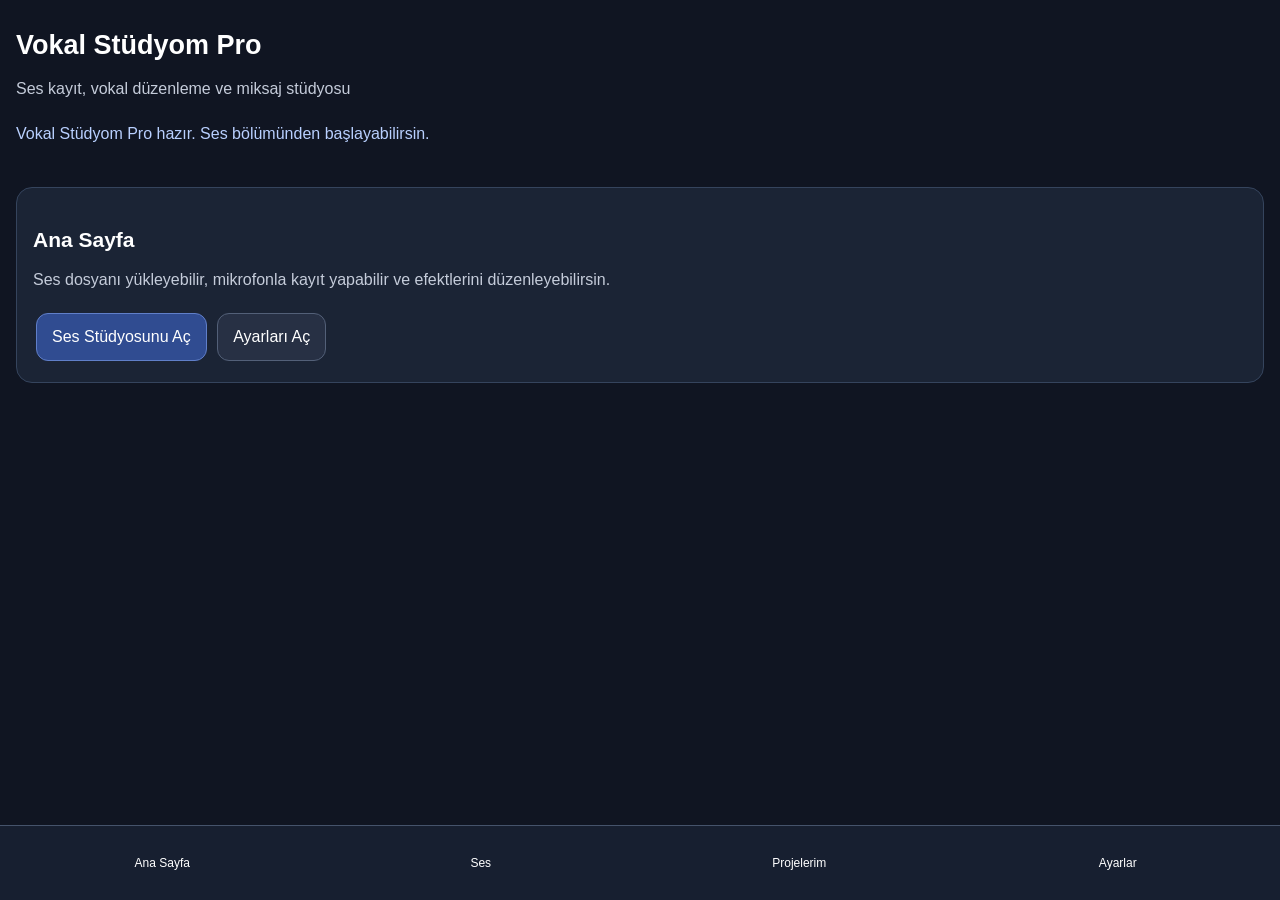
==== index.html @ 44b8aed4 "Update index.html" ====
<!DOCTYPE html>

<html lang="tr">

<head>

<meta charset="UTF-8">

<meta name="viewport" content="width=device-width, initial-scale=1, maximum-scale=1">

<meta name="theme-color" content="#101522">

<title>Vokal Stüdyom Pro</title>

<style>

:root {

  color-scheme: dark;

  font-family: -apple-system, BlinkMacSystemFont, "Segoe UI", sans-serif;

  background: #101522;

  color: #ffffff;

}

* { box-sizing: border-box; }

body { margin: 0; padding: 16px 16px 100px; }

header { padding: 14px 0 22px; }

h1 { font-size: 27px; margin: 0 0 8px; }

h2 { font-size: 21px; margin: 24px 0 14px; }

h3 { font-size: 17px; margin: 18px 0 10px; }

p { color: #c5ccda; line-height: 1.5; }

button, input, select {

  font: inherit;

}

button {

  background: #304c91;

  color: white;

  border: 1px solid #607fc9;

  border-radius: 12px;

  min-height: 48px;

  padding: 11px 15px;

  margin: 5px 3px;

  cursor: pointer;

}

button.secondary { background: #273044; border-color: #536078; }
 button.danger { background: #812e3a; border-color: #c35b68; }

button:disabled { opacity: .5; }

button:focus, input:focus, select:focus {

  outline: 3px solid #ffd166;

  outline-offset: 3px;

}

.panel {

  background: #1b2435;

  border: 1px solid #35445d;

  border-radius: 16px;

  padding: 16px;

  margin: 14px 0;

}

.control { margin: 19px 0; }

.control label {

  display: block;

  font-weight: 600;

  margin-bottom: 9px;

}

.control input[type="range"] {

  display: block;

  width: 100%;

  min-height: 35px;

  accent-color: #80a5ff;

}

.value {

  display: block;

  margin-top: 5px;

  color: #b9d0ff;

  font-variant-numeric: tabular-nums;

}

input[type="file"] {

  display: block;

  max-width: 100%;

  margin: 12px 0;

  color: white;

}

audio, video { width: 100%; margin: 12px 0; }

nav {

  position: fixed;

  bottom: 0;

  left: 0;

  right: 0;

  background: #171f30;

  border-top: 1px solid #45536b;

  display: flex;

  justify-content: space-around;

  padding: 8px 3px calc(8px + env(safe-area-inset-bottom));

  z-index: 10;

}

nav button {

  flex: 1;

  font-size: 12px;

  padding: 9px 3px;

  min-height: 48px;

  background: transparent;

  border: 0;

}

section[hidden] { display: none; }

.status {

  min-height: 28px;

  color: #b9d0ff;

  padding: 8px 0;

}

.small { font-size: 13px; color: #bdc7d8; }

hr { border: 0; border-top: 1px solid #40506a; margin: 20px 0; }

</style>

</head>

<body>

<header>

  <h1>Vokal Stüdyom Pro</h1>

  <p>Ses kayıt, vokal düzenleme ve miksaj stüdyosu</p>

  <div id="status" class="status" role="status" aria-live="polite">

    Stüdyo hazır.

  </div>

</header>

<main>

<section id="home">

  <div class="panel">

    <h2>Ana Sayfa</h2>

    <p>Ses dosyanı yükleyebilir, mikrofonla kayıt yapabilir ve efektlerini düzenleyebilirsin.</p>

    <button onclick="showSection('audio')">Ses Stüdyosunu Aç</button>

    <button class="secondary" onclick="showSection('settings')">Ayarları Aç</button>

  </div>
 </section>

<section id="audio" hidden>

  <h2>Ses Stüdyosu</h2>

  <div class="panel">

    <h3>Ses Dosyası</h3>

    <label for="audioFile">Cihazından ses dosyası seç</label>

    <input id="audioFile" type="file" accept="audio/*">

    <audio id="player" controls preload="metadata">

      Tarayıcın ses oynatmayı desteklemiyor.

    </audio>

    <button onclick="playAudio()">Çal</button>

    <button class="secondary" onclick="pauseAudio()">Duraklat</button>

    <button class="secondary" onclick="stopAudio()">Başa Al</button>

  </div>

  <div class="panel">

    <h3>Mikrofon Kaydı</h3>

    <p class="small">Mikrofon izni vermen gerekir. Kayıt tamamlandığında ses dosyası stüdyoya aktarılır.</p>

    <button onclick="startMicRecording()">Kaydı Başlat</button>

    <button class="danger" onclick="stopMicRecording()">Kaydı Bitir</button>

  </div>

  <div class="panel">

    <h3>İşlenmiş Ses Kaydı</h3>

    <p class="small">Bu özellik, çalan sesin efektlerden geçmiş çıkışını kaydetmeye çalışır. Kayıt biçimi tarayıcı desteğine bağlıdır.</p>

    <button onclick="exportProcessedAudio()">İşlenmiş Sesi Kaydet</button>

    <button class="danger" onclick="stopExport()">Dışa Aktarmayı Durdur</button>

  </div>

  <div class="panel">

    <h3>Ses Efektleri</h3>

    <h3>Beş Bantlı Ekolayzer</h3>

    <div class="control">

      <label for="subBass">Alt Bas</label>

      <input id="subBass" type="range" min="-24" max="24" step="0.1" value="0">

      <output id="subBassValue" class="value">0 dB</output>

    </div>

    <div class="control">

      <label for="bass">Bas</label>

      <input id="bass" type="range" min="-24" max="24" step="0.1" value="0">

      <output id="bassValue" class="value">0 dB</output>

    </div>

    <div class="control">

      <label for="mid">Orta Frekans</label>

      <input id="mid" type="range" min="-24" max="24" step="0.1" value="0">

      <output id="midValue" class="value">0 dB</output>

    </div>

    <div class="control">

      <label for="upperMid">Üst Orta Frekans</label>

      <input id="upperMid" type="range" min="-24" max="24" step="0.1" value="0">

      <output id="upperMidValue" class="value">0 dB</output>

    </div>

    <div class="control">

      <label for="treble">Tiz</label>

      <input id="treble" type="range" min="-24" max="24" step="0.1" value="0">

      <output id="trebleValue" class="value">0 dB</output>

    </div>

  </div>

  <div class="panel">

    <h3>Reverb - Yankı ve Ortam</h3>

    <div class="control">

      <label for="reverbAmount">Reverb Miktarı</label>

      <input id="reverbAmount" type="range" min="0" max="100" value="0">

      <output id="reverbAmountValue" class="value">0%</output>

    </div>

    <div class="control">

      <label for="roomSize">Oda Büyüklüğü</label>

      <input id="roomSize" type="range" min="0" max="100" value="40">

      <output id="roomSizeValue" class="value">40%</output>

    </div>

    <div class="control">

      <label for="reverbTime">Reverb Süresi</label>

      <input id="reverbTime" type="range" min="0.1" max="10" step="0.1" value="2">

      <output id="reverbTimeValue" class="value">2 saniye</output>

    </div>

    <div class="control">

      <label for="predelay">Ön Gecikme</label>

      <input id="predelay" type="range" min="0" max="200" value="20">

      <output id="predelayValue" class="value">20 ms</output>

    </div>

    <div class="control">

      <label for="reverbBrightness">Reverb Parlaklığı</label>

      <input id="reverbBrightness" type="range" min="0" max="100" value="50">

      <output id="reverbBrightnessValue" class="value">50%</output>

    </div>

  </div>

  <div class="panel">

    <h3>Echo - Tekrarlı Yankı</h3>

    <div class="control">

      <label for="echoAmount">Echo Miktarı</label>

      <input id="echoAmount" type="range" min="0" max="100" value="0">

      <output id="echoAmountValue" class="value">0%</output>

    </div>

    <div class="control">

      <label for="echoDelay">Gecikme Süresi</label>

      <input id="echoDelay" type="range" min="0.05" max="2" step="0.01" value="0.3">

      <output id="echoDelayValue" class="value">0.30 saniye</output>

    </div>

    <div class="control">

      <label for="echoFeedback">Tekrar Miktarı</label>

      <input id="echoFeedback" type="range" min="0" max="90" value="25">

      <output id="echoFeedbackValue" class="value">25%</output>

    </div>

  </div>

  <div class="panel">

    <h3>Compressor - Dinamik Kontrol</h3>

    <div class="control">

      <label for="compression">Compressor Miktarı</label>

      <input id="compression" type="range" min="0" max="100" value="0">

      <output id="compressionValue" class="value">0%</output>

    </div>

    <div class="control">

      <label for="threshold">Threshold</label>

      <input id="threshold" type="range" min="-60" max="0" value="-18">

      <output id="thresholdValue" class="value">-18 dB</output>

    </div>

    <div class="control">

      <label for="ratio">Compression Ratio</label>

      <input id="ratio" type="range" min="1" max="20" step="0.1" value="3">

      <output id="ratioValue" class="value">3:1</output>

    </div>

    <div class="control">

      <label for="attack">Attack</label>

      <input id="attack" type="range" min="0.1" max="100" step="0.1" value="10">

      <output id="attackValue" class="value">10 ms</output>

    </div>

    <div class="control">

      <label for="release">Release</label>

      <input id="release" type="range" min="10" max="1000" value="150">

      <output id="releaseValue" class="value">150 ms</output>

    </div>

    <div class="control">

      <label for="makeupGain">Makeup Gain</label>

      <input id="makeupGain" type="range" min="-24" max="24" step="0.1" value="0">

      <output id="makeupGainValue" class="value">0 dB</output>

    </div>

  </div>

  <div class="panel">

    <h3>Stereo ve Ses Seviyeleri</h3>

    <div class="control">

      <label for="stereoWidth">Stereo Genişliği</label>

      <input id="stereoWidth" type="range" min="0" max="200" value="100">

      <output id="stereoWidthValue" class="value">100%</output>

    </div>

    <div class="control">

      <label for="leftLevel">Sol Kanal Seviyesi</label>

      <input id="leftLevel" type="range" min="-24" max="24" step="0.1" value="0">

      <output id="leftLevelValue" class="value">0 dB</output>

    </div>

    <div class="control">

      <label for="rightLevel">Sağ Kanal Seviyesi</label>

      <input id="rightLevel" type="range" min="-24" max="24" step="0.1" value="0">

      <output id="rightLevelValue" class="value">0 dB</output>

    </div>

    <div class="control">

      <label for="vocalLevel">Vokal Seviyesi</label>

      <input id="vocalLevel" type="range" min="-24" max="24" step="0.1" value="0">

      <output id="vocalLevelValue" class="value">0 dB</output>

    </div>

    <div class="control">

      <label for="masterLevel">Ana Çıkış Seviyesi</label>

      <input id="masterLevel" type="range" min="-24" max="24" step="0.1" value="0">

      <output id="masterLevelValue" class="value">0 dB</output>

    </div>

  </div>

  <div class="panel">

    <h3>Kontroller</h3>

    <button onclick="resetEffects()">Bütün Efektleri Sıfırla</button>

    <button class="secondary" onclick="saveProject()">Ayarları Kaydet</button>

    <button class="secondary" onclick="loadProject()">Kayıtlı Ayarları Yükle</button>

  </div>

</section>

<section id="projects" hidden>

  <h2>Projelerim</h2>

  <div class="panel">

    <p>Kaydedilen efekt ayarların bu cihazın tarayıcısında saklanır.</p>

    <button onclick="saveProject()">Mevcut Ayarları Kaydet</button>

    <button class="secondary" onclick="loadProject()">Ayarları Geri Yükle</button>

  </div>

</section>

<section id="settings" hidden>

  <h2>Ayarlar</h2>

  <div class="panel">

    <h3>Uygulama Bilgisi</h3>

    <p>Vokal Stüdyom Pro</p>

    <p>Türkçe arayüz ve ekran okuyucu uyumlu kontroller.</p>

    <p class="small">Ses işleme tarayıcının Web Audio özelliklerini kullanır. Bazı kayıt ve dışa aktarma özellikleri iOS Safari sürümüne göre değişebilir.</p>

  </div>

</section>

</main>

<nav aria-label="Ana gezinme">

  <button onclick="showSection('home')">Ana Sayfa</button>

  <button onclick="showSection('audio')">Ses</button>

  <button onclick="showSection('projects')">Projelerim</button>

  <button onclick="showSection('settings')">Ayarlar</button>

</nav>

<script>

"use strict";

const $ = id => document.getElementById(id);

const player = $("player");

const statusBox = $("status");

let audioContext = null;

let mediaSource = null;

let micStream = null;

let micRecorder = null;

let micChunks = [];

let exportRecorder = null;

let exportChunks = [];

let exportDestination = null;

let nodes = {};

let engineReady = false;

let currentObjectUrl = null;

const controlIds = [

  "subBass", "bass", "mid", "upperMid", "treble",

  "reverbAmount", "roomSize", "reverbTime", "predelay",

  "reverbBrightness", "echoAmount", "echoDelay", "echoFeedback",

  "compression", "threshold", "ratio", "attack", "release",

  "makeupGain", "stereoWidth", "leftLevel", "rightLevel",

  "vocalLevel", "masterLevel"

];

function announce(message) {

  statusBox.textContent = message;

}

function showSection(name) {

  ["home", "audio", "projects", "settings"].forEach(id => {

    $(id).hidden = id !== name;

  });

  announce(name === "audio" ? "Ses stüdyosu açıldı." :

    name === "projects" ? "Projelerim açıldı." :

    name === "settings" ? "Ayarlar açıldı." : "Ana sayfa açıldı.");

}

function dbToGain(db) {

  return Math.pow(10, db / 20);

}

function createImpulse(context, seconds, roomSize) {

  const length = Math.max(1, Math.floor(context.sampleRate * seconds));

  const buffer = context.createBuffer(2, length, context.sampleRate);

  for (let channel = 0; channel < 2; channel++) {

    const data = buffer.getChannelData(channel);

    for (let i = 0; i < length; i++) {

      const fade = Math.pow(1 - i / length, 2 + roomSize * 4);

      data[i] = (Math.random() * 2 - 1) * fade;

    }

  }

  return buffer;

}

function connectEngine() {

  if (engineReady) return;

  const AudioContextClass = window.AudioContext || window.webkitAudioContext;

  if (!AudioContextClass) {

    announce("Bu tarayıcı Web Audio özelliğini desteklemiyor.");

    return;

  }

  try {

    audioContext = new AudioContextClass();

    mediaSource = audioContext.createMediaElementSource(player);

    nodes.eq = [];

    const frequencies = [60, 180, 600, 2500, 9000];

    const types = ["lowshelf", "peaking", "peaking", "peaking", "highshelf"];

    let previous = mediaSource;

    frequencies.forEach((frequency, index) => {

      const filter = audioContext.createBiquadFilter();

      filter.type = types[index];

      filter.frequency.value = frequency;

      filter.Q.value = 1;

      previous.connect(filter);

      previous = filter;

      nodes.eq.push(filter);

    });

    nodes.dry = audioContext.createGain();

    nodes.convolver = audioContext.createConvolver();

    nodes.reverbDelay = audioContext.createDelay(0.25);

    nodes.reverbTone = audioContext.createBiquadFilter();

    nodes.reverbTone.type = "highshelf";

    nodes.reverbWet = audioContext.createGain();

    nodes.echoDelay = audioContext.createDelay(2.1);

    nodes.echoFeedback = audioContext.createGain();

    nodes.echoWet = audioContext.createGain();

    nodes.mix = audioContext.createGain();

    nodes.compressor = audioContext.createDynamicsCompressor();

    nodes.makeup = audioContext.createGain();

    nodes.vocal = audioContext.createGain();

    previous.connect(nodes.dry);

    nodes.dry.connect(nodes.mix);

    previous.connect(nodes.reverbDelay);

    nodes.reverbDelay.connect(nodes.convolver);

    nodes.convolver.connect(nodes.reverbTone);

    nodes.reverbTone.connect(nodes.reverbWet);

    nodes.reverbWet.connect(nodes.mix);

    previous.connect(nodes.echoDelay);

    nodes.echoDelay.connect(nodes.echoFeedback);

    nodes.echoFeedback.connect(nodes.echoDelay);

    nodes.echoDelay.connect(nodes.echoWet);

    nodes.echoWet.connect(nodes.mix);

    nodes.mix.connect(nodes.compressor);

    nodes.compressor.connect(nodes.makeup);

    nodes.makeup.connect(nodes.vocal);

    // Stereo genişliği için doğru mid/side kanal matrisi.

    nodes.splitter = audioContext.createChannelSplitter(2);

    nodes.merger = audioContext.createChannelMerger(2);

    nodes.midL = audioContext.createGain();

    nodes.midR = audioContext.createGain();

    nodes.sideL = audioContext.createGain();

    nodes.sideR = audioContext.createGain();

    nodes.combineLL = audioContext.createGain();

    nodes.combineLR = audioContext.createGain();

    nodes.combineRL = audioContext.createGain();

    nodes.combineRR = audioContext.createGain();

    nodes.left = audioContext.createGain();

    nodes.right = audioContext.createGain();

    nodes.master = audioContext.createGain();

    nodes.limiter = audioContext.createDynamicsCompressor();

    nodes.limiter.threshold.value = -3;

    nodes.limiter.knee.value = 0;

    nodes.limiter.ratio.value = 20;

    nodes.limiter.attack.value = 0.001;

    nodes.limiter.release.value = 0.08;

    nodes.vocal.connect(nodes.splitter);

    nodes.splitter.connect(nodes.midL, 0);

    nodes.splitter.connect(nodes.midR, 1);

    nodes.splitter.connect(nodes.sideL, 0);

    nodes.splitter.connect(nodes.sideR, 1);

    nodes.midL.gain.value = 0.5;

    nodes.midR.gain.value = 0.5;

    nodes.sideL.gain.value = 0.5;

    nodes.sideR.gain.value = -0.5;

    nodes.midL.connect(nodes.combineLL);

    nodes.sideR.connect(nodes.combineLL);

    nodes.midR.connect(nodes.combineRR);

    nodes.sideL.connect(nodes.combineRR);

    nodes.combineLL.connect(nodes.merger, 0, 0);

    nodes.combineRR.connect(nodes.merger, 0, 1);

    nodes.merger.connect(nodes.left, 0, 0);

    nodes.merger.connect(nodes.right, 1, 0);

    nodes.left.connect(nodes.master);

    nodes.right.connect(nodes.master);

    nodes.master.connect(nodes.limiter);

    nodes.limiter.connect(audioContext.destination);

    exportDestination = audioContext.createMediaStreamDestination();

    nodes.limiter.connect(exportDestination);

    nodes.convolver.buffer = createImpulse(audioContext, 2, 0.4);

    engineReady = true;

    applyAllEffects();

    announce("Ses işleme motoru hazır.");

  } catch (error) {

    announce("Ses motoru başlatılamadı: " + error.message);

  }

}

function setParam(param, value) {

  if (param) param.setTargetAtTime(value, audioContext.currentTime, 0.015);

}

function applyAllEffects() {

  if (!engineReady) return;

  const eqIds = ["subBass", "bass", "mid", "upperMid", "treble"];

  eqIds.forEach((id, index) => {

    setParam(nodes.eq[index].gain, Number($(id).value));

  });

  setParam(nodes.dry.gain, 1);

  setParam(nodes.reverbWet.gain, Number($("reverbAmount").value) / 100);

  setParam(nodes.reverbDelay.delayTime, Number($("predelay").value) / 1000);

  setParam(nodes.reverbTone.gain,

    (Number($("reverbBrightness").value) - 50) * 0.24);

  const room = Number($("roomSize").value) / 100;

  const time = Number($("reverbTime").value);

  nodes.convolver.buffer = createImpulse(audioContext, time, room);

  const echoAmount = Number($("echoAmount").value) / 100;

  setParam(nodes.echoDelay.delayTime, Number($("echoDelay").value));

  setParam(nodes.echoFeedback.gain,

    Math.min(0.9, Number($("echoFeedback").value) / 100));

  setParam(nodes.echoWet.gain, echoAmount);

  const compression = Number($("compression").value) / 100;

  const ratio = Number($("ratio").value);

  nodes.compressor.threshold.setTargetAtTime(

    Number($("threshold").value), audioContext.currentTime, 0.015);

  nodes.compressor.ratio.setTargetAtTime(

    1 + (ratio - 1) * compression, audioContext.currentTime, 0.015);

  nodes.compressor.attack.setTargetAtTime(

    Number($("attack").value) / 1000, audioContext.currentTime, 0.015);

  nodes.compressor.release.setTargetAtTime(

    Number($("release").value) / 1000, audioContext.currentTime, 0.015);

  setParam(nodes.makeup.gain, dbToGain(Number($("makeupGain").value)));

  setParam(nodes.vocal.gain, dbToGain(Number($("vocalLevel").value)));

  const width = Number($("stereoWidth").value) / 100;

  setParam(nodes.sideR.gain, -0.5 * width);

  setParam(nodes.sideL.gain, 0.5 * width);

  setParam(nodes.left.gain, dbToGain(Number($("leftLevel").value)));

  setParam(nodes.right.gain, dbToGain(Number($("rightLevel").value)));

  setParam(nodes.master.gain, dbToGain(Number($("masterLevel").value)));

}

function updateOutput(id) {

  const value = Number($(id).value);

  const output = $(id + "Value");

  if (!output) return;

  let text = value.toFixed(1);

  if (["subBass", "bass", "mid", "upperMid", "treble",

       "makeupGain", "leftLevel", "rightLevel",

       "vocalLevel", "masterLevel", "threshold"].includes(id)) {

    text += " dB";

  } else if (id === "reverbTime") {

    text += " saniye";

  } else if (id === "predelay" || id === "attack" || id === "release") {

    text += " ms";

  } else if (id === "echoDelay") {

    text += " saniye";

  } else if (id === "ratio") {

    text += ":1";

  } else {

    text += "%";

  }

  output.textContent = text;

}

controlIds.forEach(id => {

  $(id).addEventListener("input", () => {

    updateOutput(id);

    if (engineReady) applyAllEffects();

  });

  updateOutput(id);

});

function playAudio() {

  connectEngine();

  if (!audioContext) return;

  audioContext.resume().then(() => player.play()).catch(error => {

    announce("Ses başlatılamadı: " + error.message);

  });

}

function pauseAudio() {

  player.pause();

  announce("Ses duraklatıldı.");

}
 function stopAudio() {

  player.pause();

  player.currentTime = 0;

  announce("Ses başa alındı.");

}

$("audioFile").addEventListener("change", event => {

  const file = event.target.files[0];

  if (!file) return;

  if (currentObjectUrl) URL.revokeObjectURL(currentObjectUrl);

  currentObjectUrl = URL.createObjectURL(file);

  player.src = currentObjectUrl;

  player.load();

  announce(file.name + " yüklendi.");

});

player.addEventListener("play", () => {

  connectEngine();

  if (audioContext && audioContext.state === "suspended") {

    audioContext.resume();

  }

});

async function startMicRecording() {

  try {

    if (!navigator.mediaDevices || !navigator.mediaDevices.getUserMedia) {

      announce("Bu tarayıcı mikrofon erişimini desteklemiyor.");

      return;

    }

    micStream = await navigator.mediaDevices.getUserMedia({ audio: true });

    const options = {};

    const types = [

      "audio/mp4",

      "audio/webm;codecs=opus",

      "audio/webm"

    ];

    if (window.MediaRecorder && MediaRecorder.isTypeSupported) {

      const supported = types.find(type => MediaRecorder.isTypeSupported(type));

      if (supported) options.mimeType = supported;

    }

    micRecorder = new MediaRecorder(micStream, options);

    micChunks = [];

    micRecorder.ondataavailable = event => {

      if (event.data.size > 0) micChunks.push(event.data);

    };

    micRecorder.onstop = () => {

      const blob = new Blob(micChunks, {

        type: micRecorder.mimeType || "audio/mp4"

      });

      if (currentObjectUrl) URL.revokeObjectURL(currentObjectUrl);

      currentObjectUrl = URL.createObjectURL(blob);

      player.src = currentObjectUrl;

      player.load();

      micStream.getTracks().forEach(track => track.stop());

      micStream = null;

      announce("Mikrofon kaydı tamamlandı ve stüdyoya aktarıldı.");

    };

    micRecorder.start();

    announce("Mikrofon kaydı başladı.");

  } catch (error) {

    announce("Mikrofon kaydı başlatılamadı: " + error.message);

  }

}

function stopMicRecording() {

  if (micRecorder && micRecorder.state !== "inactive") {

    micRecorder.stop();

  } else {

    announce("Devam eden mikrofon kaydı bulunamadı.");

  }

}

function exportProcessedAudio() {

  connectEngine();

  if (!audioContext || !exportDestination) return;

  if (!player.src) {

    announce("Önce bir ses dosyası yüklemelisin.");

    return;

  }

  if (!window.MediaRecorder) {

    announce("Tarayıcı ses dışa aktarma kaydını desteklemiyor.");

    return;

  }

  try {

    audioContext.resume();

    const stream = exportDestination.stream;

    const options = {};

    const types = [

      "audio/mp4",

      "audio/webm;codecs=opus",

      "audio/webm"

    ];

    if (MediaRecorder.isTypeSupported) {

      const supported = types.find(type => MediaRecorder.isTypeSupported(type));

      if (supported) options.mimeType = supported;

    }

    exportChunks = [];

    exportRecorder = new MediaRecorder(stream, options);

    exportRecorder.ondataavailable = event => {

      if (event.data.size > 0) exportChunks.push(event.data);

    };

    exportRecorder.onstop = () => {

      const blob = new Blob(exportChunks, {

        type: exportRecorder.mimeType || "audio/webm"

      });

      const url = URL.createObjectURL(blob);

      const link = document.createElement("a");

      link.href = url;

      link.download = "vokal-studyom-islenmis-ses";

      document.body.appendChild(link);

      link.click();

      link.remove();

      setTimeout(() => URL.revokeObjectURL(url), 60000);

      announce("İşlenmiş ses dosyası oluşturuldu.");

    };

    exportRecorder.start();

    player.currentTime = 0;

    player.onended = () => {

      if (exportRecorder && exportRecorder.state !== "inactive") {

        exportRecorder.stop();

      }

    };

    player.play().catch(error => {

      announce("Ses oynatılamadı: " + error.message);

      stopExport();

    }); 
    announce("İşlenmiş ses kaydediliyor. Oynatma bitince dışa aktarılacak.");

  } catch (error) {

    announce("Dışa aktarma başlatılamadı: " + error.message);

  }

}

function stopExport() {

  if (exportRecorder && exportRecorder.state !== "inactive") {

    exportRecorder.stop();

    player.pause();

    announce("Dışa aktarma durduruldu.");

  } else {

    announce("Devam eden dışa aktarma bulunamadı.");

  }

}

function resetEffects() {

  controlIds.forEach(id => {

    const input = $(id);

    input.value = input.defaultValue;

    updateOutput(id);

  });

  if (engineReady) applyAllEffects();

  announce("Efekt ayarları varsayılan değerlere döndürüldü.");

}

function getSettings() {

  const settings = {};

  controlIds.forEach(id => settings[id] = $(id).value);

  return settings;

}

function saveProject() {

  try {

    localStorage.setItem("vokalStudyomSettings", JSON.stringify(getSettings()));

    announce("Efekt ayarları bu cihaza kaydedildi.");

  } catch (error) {

    announce("Ayarlar kaydedilemedi: " + error.message);

  }

}

function loadProject() {

  try {

    const saved = localStorage.getItem("vokalStudyomSettings");

    if (!saved) {

      announce("Henüz kayıtlı ayar bulunamadı.");

      return;

    }

    const settings = JSON.parse(saved);

    controlIds.forEach(id => {

      if (settings[id] !== undefined) {

        $(id).value = settings[id];

        updateOutput(id);

      }

    });

    if (engineReady) applyAllEffects();

    announce("Kayıtlı ayarlar yüklendi.");

  } catch (error) {

    announce("Ayarlar yüklenemedi: " + error.message);

  }

}

announce("Vokal Stüdyom Pro hazır. Ses bölümünden başlayabilirsin.");

</script>

</body>

</html>
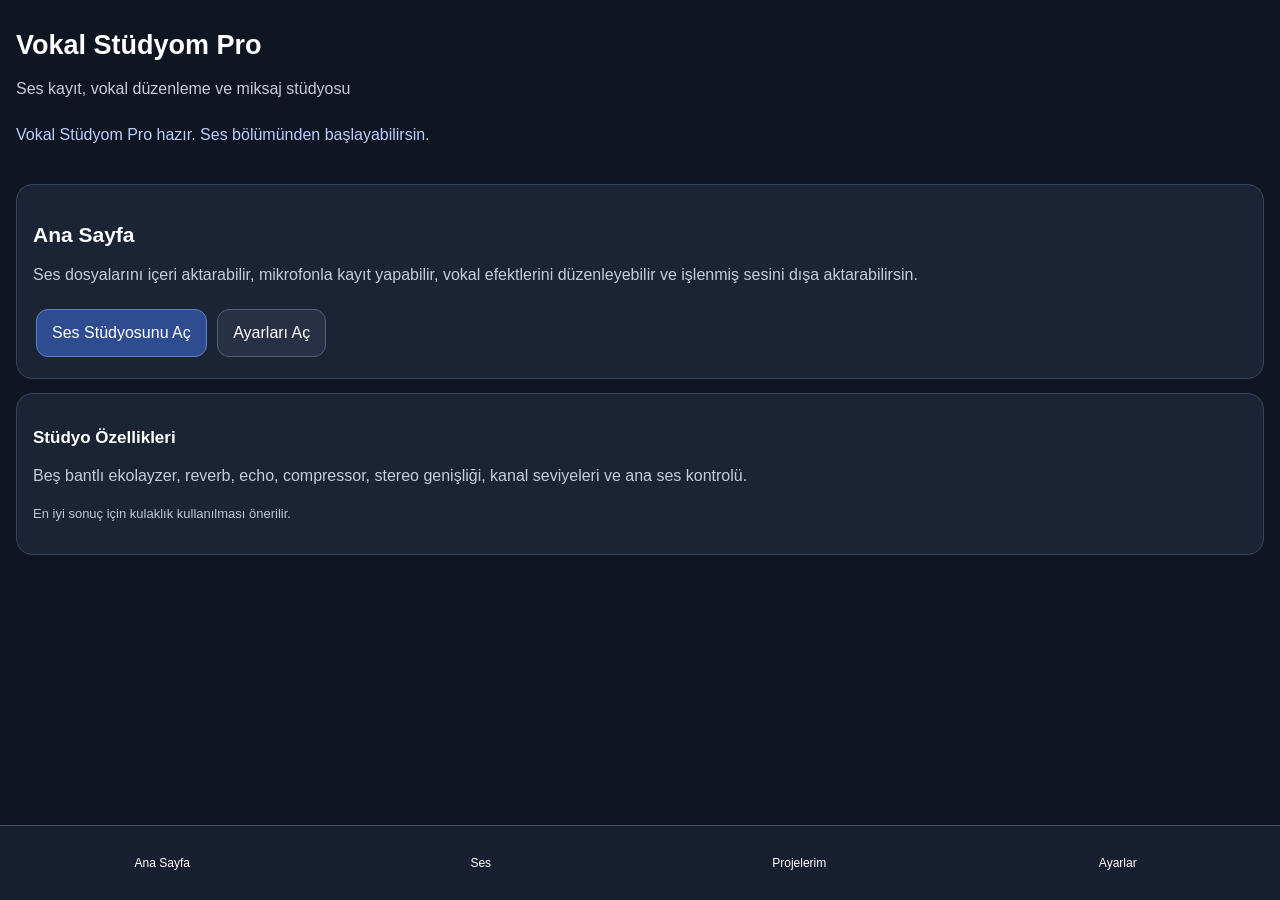
==== commit 51be434b: "Update index.html" ====
--- a/index.html
+++ b/index.html
@@ -1,5 +1,3 @@
-
-
 <!DOCTYPE html>
 
 <html lang="tr">
@@ -8,10 +6,12 @@
 
 <meta charset="UTF-8">
 
-<meta name="viewport" content="width=device-width, initial-scale=1, maximum-scale=1">
+<meta name="viewport" content="width=device-width, initial-scale=1, viewport-fit=cover">
 
 <meta name="theme-color" content="#101522">
 
+<meta name="apple-mobile-web-app-capable" content="yes">
+
 <title>Vokal Stüdyom Pro</title>
 
 <style>
@@ -24,29 +24,33 @@
 
   background: #101522;
 
-  color: #ffffff;
+  color: #fff;
 
 }
 
 * { box-sizing: border-box; }
 
-body { margin: 0; padding: 16px 16px 100px; }
-
-header { padding: 14px 0 22px; }
+body {
+
+  margin: 0;
+
+  padding: 16px 16px calc(100px + env(safe-area-inset-bottom));
+
+  background: #101522;
+
+}
+
+header { padding: 14px 0 18px; }
 
 h1 { font-size: 27px; margin: 0 0 8px; }
 
-h2 { font-size: 21px; margin: 24px 0 14px; }
-
-h3 { font-size: 17px; margin: 18px 0 10px; }
-
-p { color: #c5ccda; line-height: 1.5; }
-
-button, input, select {
-
-  font: inherit;
-
-}
+h2 { font-size: 21px; margin: 22px 0 14px; }
+
+h3 { font-size: 17px; margin: 18px 0 12px; }
+
+p { color: #c5ccda; line-height: 1.55; }
+
+button, input, select { font: inherit; }
 
 button {
 
@@ -69,7 +73,8 @@
 }
 
 button.secondary { background: #273044; border-color: #536078; }
- button.danger { background: #812e3a; border-color: #c35b68; }
+
+button.danger { background: #812e3a; border-color: #c35b68; }
 
 button:disabled { opacity: .5; }
 
@@ -95,7 +100,7 @@
 
 }
 
-.control { margin: 19px 0; }
+.control { margin: 20px 0; }
 
 .control label {
 
@@ -113,7 +118,7 @@
 
   width: 100%;
 
-  min-height: 35px;
+  min-height: 38px;
 
   accent-color: #80a5ff;
 
@@ -135,15 +140,17 @@
 
   display: block;
 
-  max-width: 100%;
+  width: 100%;
 
   margin: 12px 0;
 
   color: white;
 
-}
-
-audio, video { width: 100%; margin: 12px 0; }
+  min-height: 48px;
+
+}
+
+audio { width: 100%; margin: 12px 0; }
 
 nav {
 
@@ -201,6 +208,18 @@
 
 hr { border: 0; border-top: 1px solid #40506a; margin: 20px 0; }
 
+.notice {
+
+  border-left: 3px solid #80a5ff;
+
+  padding: 8px 12px;
+
+  background: #202c42;
+
+  border-radius: 5px;
+
+}
+
 </style>
 
 </head>
@@ -229,14 +248,25 @@
 
     <h2>Ana Sayfa</h2>
 
-    <p>Ses dosyanı yükleyebilir, mikrofonla kayıt yapabilir ve efektlerini düzenleyebilirsin.</p>
+    <p>Ses dosyalarını içeri aktarabilir, mikrofonla kayıt yapabilir, vokal efektlerini düzenleyebilir ve işlenmiş sesini dışa aktarabilirsin.</p>
 
     <button onclick="showSection('audio')">Ses Stüdyosunu Aç</button>
 
     <button class="secondary" onclick="showSection('settings')">Ayarları Aç</button>
 
   </div>
- </section>
+
+  <div class="panel">
+
+    <h3>Stüdyo Özellikleri</h3>
+
+    <p>Beş bantlı ekolayzer, reverb, echo, compressor, stereo genişliği, kanal seviyeleri ve ana ses kontrolü.</p>
+
+    <p class="small">En iyi sonuç için kulaklık kullanılması önerilir.</p>
+
+  </div>
+
+</section>
 
 <section id="audio" hidden>
 
@@ -244,11 +274,15 @@
 
   <div class="panel">
 
-    <h3>Ses Dosyası</h3>
+    <h3>Ses Dosyası Yükleme</h3>
+
+    <p class="small">Cihazındaki ses dosyasını seç. MP3, WAV, M4A ve tarayıcının desteklediği diğer ses biçimlerini deneyebilirsin.</p>
 
     <label for="audioFile">Cihazından ses dosyası seç</label>
 
-    <input id="audioFile" type="file" accept="audio/*">
+    <input id="audioFile" type="file">
+
+    <p id="fileInfo" class="small" aria-live="polite">Henüz ses dosyası seçilmedi.</p>
 
     <audio id="player" controls preload="metadata">
 
@@ -268,30 +302,34 @@
 
     <h3>Mikrofon Kaydı</h3>
 
-    <p class="small">Mikrofon izni vermen gerekir. Kayıt tamamlandığında ses dosyası stüdyoya aktarılır.</p>
+    <p class="small">Mikrofon izni vermen gerekir. Kayıt tamamlandığında ses stüdyoya aktarılır.</p>
+
+    <p class="notice small">Bu bölüm mikrofonun ham sesini kaydeder. Mikrofon kaydı sırasında stüdyo efektleri otomatik olarak kayda uygulanmaz.</p>
 
     <button onclick="startMicRecording()">Kaydı Başlat</button>
 
     <button class="danger" onclick="stopMicRecording()">Kaydı Bitir</button>
 
+    <p id="micStatus" class="small" aria-live="polite">Mikrofon kaydı bekliyor.</p>
+
   </div>
 
   <div class="panel">
 
     <h3>İşlenmiş Ses Kaydı</h3>
 
-    <p class="small">Bu özellik, çalan sesin efektlerden geçmiş çıkışını kaydetmeye çalışır. Kayıt biçimi tarayıcı desteğine bağlıdır.</p>
+    <p class="small">Yüklediğin ses dosyası, etkinleştirdiğin efektlerden geçirilerek kaydedilir. Kayıt biçimi iPhone ve tarayıcı desteğine bağlıdır.</p>
 
     <button onclick="exportProcessedAudio()">İşlenmiş Sesi Kaydet</button>
 
     <button class="danger" onclick="stopExport()">Dışa Aktarmayı Durdur</button>
 
+    <p id="exportStatus" class="small" aria-live="polite">Dışa aktarma bekliyor.</p>
+
   </div>
 
   <div class="panel">
 
-    <h3>Ses Efektleri</h3>
-
     <h3>Beş Bantlı Ekolayzer</h3>
 
     <div class="control">
@@ -348,13 +386,13 @@
 
   <div class="panel">
 
-    <h3>Reverb - Yankı ve Ortam</h3>
+    <h3>Reverb - Ortam ve Yankı</h3>
 
     <div class="control">
 
       <label for="reverbAmount">Reverb Miktarı</label>
 
-      <input id="reverbAmount" type="range" min="0" max="100" value="0">
+      <input id="reverbAmount" type="range" min="0" max="100" step="0.1" value="0">
 
       <output id="reverbAmountValue" class="value">0%</output>
 
@@ -364,7 +402,7 @@
 
       <label for="roomSize">Oda Büyüklüğü</label>
 
-      <input id="roomSize" type="range" min="0" max="100" value="40">
+      <input id="roomSize" type="range" min="0" max="100" step="0.1" value="40">
 
       <output id="roomSizeValue" class="value">40%</output>
 
@@ -384,7 +422,7 @@
 
       <label for="predelay">Ön Gecikme</label>
 
-      <input id="predelay" type="range" min="0" max="200" value="20">
+      <input id="predelay" type="range" min="0" max="200" step="0.1" value="20">
 
       <output id="predelayValue" class="value">20 ms</output>
 
@@ -394,7 +432,7 @@
 
       <label for="reverbBrightness">Reverb Parlaklığı</label>
 
-      <input id="reverbBrightness" type="range" min="0" max="100" value="50">
+      <input id="reverbBrightness" type="range" min="0" max="100" step="0.1" value="50">
 
       <output id="reverbBrightnessValue" class="value">50%</output>
 
@@ -410,7 +448,7 @@
 
       <label for="echoAmount">Echo Miktarı</label>
 
-      <input id="echoAmount" type="range" min="0" max="100" value="0">
+      <input id="echoAmount" type="range" min="0" max="100" step="0.1" value="0">
 
       <output id="echoAmountValue" class="value">0%</output>
 
@@ -430,7 +468,7 @@
 
       <label for="echoFeedback">Tekrar Miktarı</label>
 
-      <input id="echoFeedback" type="range" min="0" max="90" value="25">
+      <input id="echoFeedback" type="range" min="0" max="85" step="0.1" value="25">
 
       <output id="echoFeedbackValue" class="value">25%</output>
 
@@ -446,7 +484,7 @@
 
       <label for="compression">Compressor Miktarı</label>
 
-      <input id="compression" type="range" min="0" max="100" value="0">
+      <input id="compression" type="range" min="0" max="100" step="0.1" value="0">
 
       <output id="compressionValue" class="value">0%</output>
 
@@ -456,7 +494,7 @@
 
       <label for="threshold">Threshold</label>
 
-      <input id="threshold" type="range" min="-60" max="0" value="-18">
+      <input id="threshold" type="range" min="-60" max="0" step="0.1" value="-18">
 
       <output id="thresholdValue" class="value">-18 dB</output>
 
@@ -486,7 +524,7 @@
 
       <label for="release">Release</label>
 
-      <input id="release" type="range" min="10" max="1000" value="150">
+      <input id="release" type="range" min="10" max="1000" step="0.1" value="150">
 
       <output id="releaseValue" class="value">150 ms</output>
 
@@ -512,7 +550,7 @@
 
       <label for="stereoWidth">Stereo Genişliği</label>
 
-      <input id="stereoWidth" type="range" min="0" max="200" value="100">
+      <input id="stereoWidth" type="range" min="0" max="200" step="0.1" value="100">
 
       <output id="stereoWidthValue" class="value">100%</output>
 
@@ -562,7 +600,7 @@
 
   <div class="panel">
 
-    <h3>Kontroller</h3>
+    <h3>Stüdyo Kontrolleri</h3>
 
     <button onclick="resetEffects()">Bütün Efektleri Sıfırla</button>
 
@@ -580,7 +618,7 @@
 
   <div class="panel">
 
-    <p>Kaydedilen efekt ayarların bu cihazın tarayıcısında saklanır.</p>
+    <p>Efekt ayarların bu cihazın tarayıcısında saklanır. Tarayıcı verileri silinirse kayıtlı ayarlar da silinebilir.</p>
 
     <button onclick="saveProject()">Mevcut Ayarları Kaydet</button>
 
@@ -600,12 +638,22 @@
 
     <p>Vokal Stüdyom Pro</p>
 
-    <p>Türkçe arayüz ve ekran okuyucu uyumlu kontroller.</p>
-
-    <p class="small">Ses işleme tarayıcının Web Audio özelliklerini kullanır. Bazı kayıt ve dışa aktarma özellikleri iOS Safari sürümüne göre değişebilir.</p>
+    <p>Türkçe arayüz ve VoiceOver uyumlu kontroller.</p>
+
+    <p class="small">Ses işleme Web Audio teknolojisiyle gerçekleştirilir. Mikrofon ve dosya erişimi için güvenli bağlantı ve tarayıcı izinleri gerekir.</p>
 
   </div>
 
+  <div class="panel">
+
+    <h3>Teknik Bilgilendirme</h3>
+
+    <p class="small">Bazı ses biçimleri, kayıt yöntemleri ve dışa aktarma seçenekleri iOS Safari sürümüne göre değişebilir. Her cihazda aynı kayıt biçiminin destekleneceği garanti edilemez.</p>
+
+    <p class="small">Ana çıkıştaki dinamik kontrol, gerçek bir donanımsal brickwall limiter değildir. Çok yüksek seviyeler ses bozulmasına neden olabilir.</p>
+
+  </div>
+
 </section>
 
 </main>
@@ -654,6 +702,8 @@
 
 let currentObjectUrl = null;
 
+let impulseSettings = "";
+
 const controlIds = [
 
   "subBass", "bass", "mid", "upperMid", "treble",
@@ -684,11 +734,19 @@
 
   });
 
-  announce(name === "audio" ? "Ses stüdyosu açıldı." :
-
-    name === "projects" ? "Projelerim açıldı." :
-
-    name === "settings" ? "Ayarlar açıldı." : "Ana sayfa açıldı.");
+  const names = {
+
+    home: "Ana sayfa açıldı.",
+
+    audio: "Ses stüdyosu açıldı.",
+
+    projects: "Projelerim açıldı.",
+
+    settings: "Ayarlar açıldı."
+
+  };
+
+  announce(names[name] || "Bölüm açıldı.");
 
 }
 
@@ -722,9 +780,27 @@
 
 }
 
+function updateImpulseIfNeeded() {
+
+  if (!engineReady) return;
+
+  const room = Number($("roomSize").value) / 100;
+
+  const time = Number($("reverbTime").value);
+
+  const key = room + "|" + time;
+
+  if (key === impulseSettings) return;
+
+  nodes.convolver.buffer = createImpulse(audioContext, time, room);
+
+  impulseSettings = key;
+
+}
+
 function connectEngine() {
 
-  if (engineReady) return;
+  if (engineReady) return true;
 
   const AudioContextClass = window.AudioContext || window.webkitAudioContext;
 
@@ -732,714 +808,907 @@
 
     announce("Bu tarayıcı Web Audio özelliğini desteklemiyor.");
 
+    return false;
+
+  }
+
+  try {
+
+    audioContext = new AudioContextClass();
+
+    mediaSource = audioContext.createMediaElementSource(player);
+
+    nodes.eq = [];
+
+    const frequencies = [60, 180, 600, 2500, 9000];
+
+    const types = ["lowshelf", "peaking", "peaking", "peaking", "highshelf"];
+
+    let previous = mediaSource;
+
+    frequencies.forEach((frequency, index) => {
+
+      const filter = audioContext.createBiquadFilter();
+
+      filter.type = types[index];
+
+      filter.frequency.value = frequency;
+
+      filter.Q.value = 1;
+
+      previous.connect(filter);
+
+      previous = filter;
+
+      nodes.eq.push(filter);
+
+    });
+
+    nodes.dry = audioContext.createGain();
+
+    nodes.convolver = audioContext.createConvolver();
+
+    nodes.reverbDelay = audioContext.createDelay(0.25);
+
+    nodes.reverbTone = audioContext.createBiquadFilter();
+
+    nodes.reverbTone.type = "highshelf";
+
+    nodes.reverbWet = audioContext.createGain();
+
+    nodes.echoDelay = audioContext.createDelay(2.1);
+
+    nodes.echoFeedback = audioContext.createGain();
+
+    nodes.echoWet = audioContext.createGain();
+
+    nodes.mix = audioContext.createGain();
+
+    nodes.compressor = audioContext.createDynamicsCompressor();
+
+    nodes.makeup = audioContext.createGain();
+
+    nodes.vocal = audioContext.createGain();
+
+    previous.connect(nodes.dry);
+
+    nodes.dry.connect(nodes.mix);
+
+    previous.connect(nodes.reverbDelay);
+
+    nodes.reverbDelay.connect(nodes.convolver);
+
+    nodes.convolver.connect(nodes.reverbTone);
+
+    nodes.reverbTone.connect(nodes.reverbWet);
+
+    nodes.reverbWet.connect(nodes.mix);
+
+    previous.connect(nodes.echoDelay);
+
+    nodes.echoDelay.connect(nodes.echoFeedback);
+
+    nodes.echoFeedback.connect(nodes.echoDelay);
+
+    nodes.echoDelay.connect(nodes.echoWet);
+
+    nodes.echoWet.connect(nodes.mix);
+
+    nodes.mix.connect(nodes.compressor);
+
+    nodes.compressor.connect(nodes.makeup);
+
+    nodes.makeup.connect(nodes.vocal);
+
+    nodes.splitter = audioContext.createChannelSplitter(2);
+
+    nodes.merger = audioContext.createChannelMerger(2);
+
+    nodes.ll = audioContext.createGain();
+
+    nodes.lr = audioContext.createGain();
+
+    nodes.rl = audioContext.createGain();
+
+    nodes.rr = audioContext.createGain();
+
+    nodes.master = audioContext.createGain();
+
+    nodes.limiter = audioContext.createDynamicsCompressor();
+
+    nodes.limiter.threshold.value = -3;
+
+    nodes.limiter.knee.value = 0;
+
+    nodes.limiter.ratio.value = 20;
+
+    nodes.limiter.attack.value = 0.001;
+
+    nodes.limiter.release.value = 0.08;
+
+    nodes.vocal.connect(nodes.splitter);
+
+    nodes.splitter.connect(nodes.ll, 0);
+
+    nodes.splitter.connect(nodes.lr, 1);
+
+    nodes.splitter.connect(nodes.rl, 0);
+
+    nodes.splitter.connect(nodes.rr, 1);
+
+    nodes.ll.connect(nodes.merger, 0, 0);
+
+    nodes.lr.connect(nodes.merger, 0, 0);
+
+    nodes.rl.connect(nodes.merger, 0, 1);
+
+    nodes.rr.connect(nodes.merger, 0, 1);
+
+    nodes.merger.connect(nodes.master);
+
+    nodes.master.connect(nodes.limiter);
+
+    nodes.limiter.connect(audioContext.destination);
+
+    exportDestination = audioContext.createMediaStreamDestination();
+
+    nodes.limiter.connect(exportDestination);
+
+    engineReady = true;
+
+    updateImpulseIfNeeded();
+
+    applyAllEffects();
+
+    announce("Ses işleme motoru hazır.");
+
+    return true;
+
+  } catch (error) {
+
+    announce("Ses motoru başlatılamadı: " + error.message);
+
+    return false;
+
+  }
+
+}
+
+function setParam(param, value) {
+
+  if (param && audioContext) {
+
+    param.setTargetAtTime(value, audioContext.currentTime, 0.015);
+
+  }
+
+}
+
+function applyAllEffects() {
+
+  if (!engineReady) return;
+
+  const eqIds = ["subBass", "bass", "mid", "upperMid", "treble"];
+
+  eqIds.forEach((id, index) => {
+
+    setParam(nodes.eq[index].gain, Number($(id).value));
+
+  });
+
+  setParam(nodes.dry.gain, 1);
+
+  setParam(nodes.reverbWet.gain, Number($("reverbAmount").value) / 100);
+
+  setParam(nodes.reverbDelay.delayTime, Number($("predelay").value) / 1000);
+
+  setParam(
+
+    nodes.reverbTone.gain,
+
+    (Number($("reverbBrightness").value) - 50) * 0.24
+
+  );
+
+  updateImpulseIfNeeded();
+
+  setParam(nodes.echoDelay.delayTime, Number($("echoDelay").value));
+
+  setParam(
+
+    nodes.echoFeedback.gain,
+
+    Math.min(0.85, Number($("echoFeedback").value) / 100)
+
+  );
+
+  setParam(nodes.echoWet.gain, Number($("echoAmount").value) / 100);
+
+  const compression = Number($("compression").value) / 100;
+
+  const ratio = Number($("ratio").value);
+
+  const effectiveRatio = 1 + (ratio - 1) * compression;
+
+  setParam(nodes.compressor.threshold, Number($("threshold").value));
+
+  setParam(nodes.compressor.ratio, effectiveRatio);
+
+  setParam(nodes.compressor.attack, Number($("attack").value) / 1000);
+
+  setParam(nodes.compressor.release, Number($("release").value) / 1000);
+
+  setParam(nodes.makeup.gain, dbToGain(Number($("makeupGain").value)));
+
+  setParam(nodes.vocal.gain, dbToGain(Number($("vocalLevel").value)));
+
+  const width = Number($("stereoWidth").value) / 100;
+
+  const leftGain = dbToGain(Number($("leftLevel").value));
+
+  const rightGain = dbToGain(Number($("rightLevel").value));
+
+  setParam(nodes.ll.gain, 0.5 * (1 + width) * leftGain);
+
+  setParam(nodes.lr.gain, 0.5 * (1 - width) * leftGain);
+
+  setParam(nodes.rl.gain, 0.5 * (1 - width) * rightGain);
+
+  setParam(nodes.rr.gain, 0.5 * (1 + width) * rightGain);
+
+  setParam(nodes.master.gain, dbToGain(Number($("masterLevel").value)));
+
+}
+
+function updateOutput(id) {
+
+  const value = Number($(id).value);
+
+  const output = $(id + "Value");
+
+  if (!output) return;
+
+  let text;
+
+  if (id === "echoDelay") {
+
+    text = value.toFixed(2) + " saniye";
+
+  } else if (id === "ratio") {
+
+    text = value.toFixed(1) + ":1";
+
+  } else if (id === "reverbTime") {
+
+    text = value.toFixed(1) + " saniye";
+
+  } else if (["predelay", "attack", "release"].includes(id)) {
+
+    text = value.toFixed(1) + " ms";
+
+  } else if ([
+
+    "subBass", "bass", "mid", "upperMid", "treble",
+
+    "makeupGain", "leftLevel", "rightLevel",
+
+    "vocalLevel", "masterLevel", "threshold"
+
+  ].includes(id)) {
+
+    text = value.toFixed(1) + " dB";
+
+  } else {
+
+    text = value.toFixed(1) + "%";
+
+  }
+
+  output.textContent = text;
+
+}
+
+controlIds.forEach(id => {
+
+  $(id).addEventListener("input", () => {
+
+    updateOutput(id);
+
+    if (engineReady) {
+
+      applyAllEffects();
+
+    }
+
+  });
+
+  updateOutput(id);
+
+});
+
+async function playAudio() {
+
+  if (!player.src) {
+
+    announce("Önce bir ses dosyası yüklemelisin.");
+
     return;
 
   }
 
+  if (!connectEngine()) return;
+
   try {
 
-    audioContext = new AudioContextClass();
-
-    mediaSource = audioContext.createMediaElementSource(player);
-
-    nodes.eq = [];
-
-    const frequencies = [60, 180, 600, 2500, 9000];
-
-    const types = ["lowshelf", "peaking", "peaking", "peaking", "highshelf"];
-
-    let previous = mediaSource;
-
-    frequencies.forEach((frequency, index) => {
-
-      const filter = audioContext.createBiquadFilter();
-
-      filter.type = types[index];
-
-      filter.frequency.value = frequency;
-
-      filter.Q.value = 1;
-
-      previous.connect(filter);
-
-      previous = filter;
-
-      nodes.eq.push(filter);
+    await audioContext.resume();
+
+    await player.play();
+
+    announce("Ses çalıyor.");
+
+  } catch (error) {
+
+    announce("Ses başlatılamadı: " + error.message);
+
+  }
+
+}
+
+function pauseAudio() {
+
+  player.pause();
+
+  announce("Ses duraklatıldı.");
+
+}
+
+function stopAudio() {
+
+  player.pause();
+
+  try {
+
+    player.currentTime = 0;
+
+  } catch (error) {
+
+    // Henüz yüklenmemiş ses dosyası için işlem yapılmaz.
+
+  }
+
+  announce("Ses başa alındı.");
+
+}
+
+function clearCurrentObjectUrl() {
+
+  if (currentObjectUrl) {
+
+    URL.revokeObjectURL(currentObjectUrl);
+
+    currentObjectUrl = null;
+
+  }
+
+}
+
+function setPlayerFile(file) {
+
+  clearCurrentObjectUrl();
+
+  currentObjectUrl = URL.createObjectURL(file);
+
+  player.src = currentObjectUrl;
+
+  player.load();
+
+  $("fileInfo").textContent =
+
+    "Dosya adı: " + file.name +
+
+    ". Boyut: " + (file.size / 1024 / 1024).toFixed(2) + " MB.";
+
+  announce(file.name + " stüdyoya yüklendi.");
+
+}
+
+$("audioFile").addEventListener("change", event => {
+
+  const file = event.target.files && event.target.files[0];
+
+  if (!file) {
+
+    announce("Dosya seçilmedi.");
+
+    return;
+
+  }
+
+  const allowedExtensions = /\.(mp3|wav|m4a|aac|ogg|oga|flac|aiff|aif|caf|3gp|mp4|weba)$/i;
+
+  const audioMime = file.type && file.type.toLowerCase().startsWith("audio/");
+
+  const acceptedByName = allowedExtensions.test(file.name);
+
+  if (!audioMime && !acceptedByName) {
+
+    announce("Seçilen dosya tanınan bir ses biçimi değil. Başka bir ses dosyası deneyebilirsin.");
+
+    event.target.value = "";
+
+    return;
+
+  }
+
+  setPlayerFile(file);
+
+});
+
+player.addEventListener("play", async () => {
+
+  if (!connectEngine()) return;
+
+  if (audioContext.state === "suspended") {
+
+    try {
+
+      await audioContext.resume();
+
+    } catch (error) {
+
+      announce("Ses motoru başlatılamadı: " + error.message);
+
+    }
+
+  }
+
+});
+
+player.addEventListener("error", () => {
+
+  announce("Ses dosyası açılamadı. Dosya biçimi tarayıcı tarafından desteklenmiyor olabilir.");
+
+});
+
+function getSupportedRecordingType() {
+
+  if (!window.MediaRecorder) return "";
+
+  const types = [
+
+    "audio/mp4",
+
+    "audio/webm;codecs=opus",
+
+    "audio/webm",
+
+    "audio/ogg;codecs=opus"
+
+  ];
+
+  if (!MediaRecorder.isTypeSupported) return "";
+
+  return types.find(type => MediaRecorder.isTypeSupported(type)) || "";
+
+}
+
+function extensionForMime(mime) {
+
+  const type = (mime || "").toLowerCase();
+
+  if (type.includes("mp4") || type.includes("aac")) return "m4a";
+
+  if (type.includes("ogg")) return "ogg";
+
+  if (type.includes("wav")) return "wav";
+
+  return "webm";
+
+}
+
+async function startMicRecording() {
+
+  try {
+
+    if (!navigator.mediaDevices || !navigator.mediaDevices.getUserMedia) {
+
+      announce("Bu tarayıcı mikrofon erişimini desteklemiyor.");
+
+      return;
+
+    }
+
+    if (!window.MediaRecorder) {
+
+      announce("Bu tarayıcı mikrofon kaydını desteklemiyor.");
+
+      return;
+
+    }
+
+    if (micRecorder && micRecorder.state !== "inactive") {
+
+      announce("Zaten devam eden bir mikrofon kaydı var.");
+
+      return;
+
+    }
+
+    micStream = await navigator.mediaDevices.getUserMedia({
+
+      audio: {
+
+        echoCancellation: false,
+
+        noiseSuppression: false,
+
+        autoGainControl: false
+
+      }
 
     });
 
-    nodes.dry = audioContext.createGain();
-
-    nodes.convolver = audioContext.createConvolver();
-
-    nodes.reverbDelay = audioContext.createDelay(0.25);
-
-    nodes.reverbTone = audioContext.createBiquadFilter();
-
-    nodes.reverbTone.type = "highshelf";
-
-    nodes.reverbWet = audioContext.createGain();
-
-    nodes.echoDelay = audioContext.createDelay(2.1);
-
-    nodes.echoFeedback = audioContext.createGain();
-
-    nodes.echoWet = audioContext.createGain();
-
-    nodes.mix = audioContext.createGain();
-
-    nodes.compressor = audioContext.createDynamicsCompressor();
-
-    nodes.makeup = audioContext.createGain();
-
-    nodes.vocal = audioContext.createGain();
-
-    previous.connect(nodes.dry);
-
-    nodes.dry.connect(nodes.mix);
-
-    previous.connect(nodes.reverbDelay);
-
-    nodes.reverbDelay.connect(nodes.convolver);
-
-    nodes.convolver.connect(nodes.reverbTone);
-
-    nodes.reverbTone.connect(nodes.reverbWet);
-
-    nodes.reverbWet.connect(nodes.mix);
-
-    previous.connect(nodes.echoDelay);
-
-    nodes.echoDelay.connect(nodes.echoFeedback);
-
-    nodes.echoFeedback.connect(nodes.echoDelay);
-
-    nodes.echoDelay.connect(nodes.echoWet);
-
-    nodes.echoWet.connect(nodes.mix);
-
-    nodes.mix.connect(nodes.compressor);
-
-    nodes.compressor.connect(nodes.makeup);
-
-    nodes.makeup.connect(nodes.vocal);
-
-    // Stereo genişliği için doğru mid/side kanal matrisi.
-
-    nodes.splitter = audioContext.createChannelSplitter(2);
-
-    nodes.merger = audioContext.createChannelMerger(2);
-
-    nodes.midL = audioContext.createGain();
-
-    nodes.midR = audioContext.createGain();
-
-    nodes.sideL = audioContext.createGain();
-
-    nodes.sideR = audioContext.createGain();
-
-    nodes.combineLL = audioContext.createGain();
-
-    nodes.combineLR = audioContext.createGain();
-
-    nodes.combineRL = audioContext.createGain();
-
-    nodes.combineRR = audioContext.createGain();
-
-    nodes.left = audioContext.createGain();
-
-    nodes.right = audioContext.createGain();
-
-    nodes.master = audioContext.createGain();
-
-    nodes.limiter = audioContext.createDynamicsCompressor();
-
-    nodes.limiter.threshold.value = -3;
-
-    nodes.limiter.knee.value = 0;
-
-    nodes.limiter.ratio.value = 20;
-
-    nodes.limiter.attack.value = 0.001;
-
-    nodes.limiter.release.value = 0.08;
-
-    nodes.vocal.connect(nodes.splitter);
-
-    nodes.splitter.connect(nodes.midL, 0);
-
-    nodes.splitter.connect(nodes.midR, 1);
-
-    nodes.splitter.connect(nodes.sideL, 0);
-
-    nodes.splitter.connect(nodes.sideR, 1);
-
-    nodes.midL.gain.value = 0.5;
-
-    nodes.midR.gain.value = 0.5;
-
-    nodes.sideL.gain.value = 0.5;
-
-    nodes.sideR.gain.value = -0.5;
-
-    nodes.midL.connect(nodes.combineLL);
-
-    nodes.sideR.connect(nodes.combineLL);
-
-    nodes.midR.connect(nodes.combineRR);
-
-    nodes.sideL.connect(nodes.combineRR);
-
-    nodes.combineLL.connect(nodes.merger, 0, 0);
-
-    nodes.combineRR.connect(nodes.merger, 0, 1);
-
-    nodes.merger.connect(nodes.left, 0, 0);
-
-    nodes.merger.connect(nodes.right, 1, 0);
-
-    nodes.left.connect(nodes.master);
-
-    nodes.right.connect(nodes.master);
-
-    nodes.master.connect(nodes.limiter);
-
-    nodes.limiter.connect(audioContext.destination);
-
-    exportDestination = audioContext.createMediaStreamDestination();
-
-    nodes.limiter.connect(exportDestination);
-
-    nodes.convolver.buffer = createImpulse(audioContext, 2, 0.4);
-
-    engineReady = true;
+    const mimeType = getSupportedRecordingType();
+
+    const options = mimeType ? { mimeType } : {};
+
+    micRecorder = new MediaRecorder(micStream, options);
+
+    micChunks = [];
+
+    micRecorder.ondataavailable = event => {
+
+      if (event.data && event.data.size > 0) {
+
+        micChunks.push(event.data);
+
+      }
+
+    };
+
+    micRecorder.onerror = () => {
+
+      $("micStatus").textContent = "Mikrofon kaydında hata oluştu.";
+
+      announce("Mikrofon kaydında hata oluştu.");
+
+    };
+
+    micRecorder.onstop = () => {
+
+      const actualType = micRecorder.mimeType || "audio/mp4";
+
+      const blob = new Blob(micChunks, { type: actualType });
+
+      const file = new File(
+
+        [blob],
+
+        "vokal-studyom-mikrofon." + extensionForMime(actualType),
+
+        { type: actualType }
+
+      );
+
+      setPlayerFile(file);
+
+      if (micStream) {
+
+        micStream.getTracks().forEach(track => track.stop());
+
+        micStream = null;
+
+      }
+
+      $("micStatus").textContent = "Mikrofon kaydı tamamlandı.";
+
+    };
+
+    micRecorder.start();
+
+    $("micStatus").textContent = "Mikrofon kaydı devam ediyor.";
+
+    announce("Mikrofon kaydı başladı.");
+
+  } catch (error) {
+
+    if (micStream) {
+
+      micStream.getTracks().forEach(track => track.stop());
+
+      micStream = null;
+
+    }
+
+    announce("Mikrofon kaydı başlatılamadı: " + error.message);
+
+  }
+
+}
+
+function stopMicRecording() {
+
+  if (micRecorder && micRecorder.state !== "inactive") {
+
+    micRecorder.stop();
+
+    announce("Mikrofon kaydı bitiriliyor.");
+
+  } else {
+
+    announce("Devam eden mikrofon kaydı bulunamadı.");
+
+  }
+
+}
+
+function exportProcessedAudio() {
+
+  if (!player.src) {
+
+    announce("Önce bir ses dosyası yüklemelisin.");
+
+    return;
+
+  }
+
+  if (!connectEngine()) return;
+
+  if (!window.MediaRecorder || !exportDestination) {
+
+    announce("Bu tarayıcı işlenmiş ses dışa aktarmayı desteklemiyor.");
+
+    return;
+
+  }
+
+  if (exportRecorder && exportRecorder.state !== "inactive") {
+
+    announce("Zaten devam eden bir dışa aktarma işlemi var.");
+
+    return;
+
+  }
+
+  try {
+
+    audioContext.resume();
+
+    const mimeType = getSupportedRecordingType();
+
+    const options = mimeType ? { mimeType } : {};
+
+    exportChunks = [];
+
+    exportRecorder = new MediaRecorder(exportDestination.stream, options);
+
+    exportRecorder.ondataavailable = event => {
+
+      if (event.data && event.data.size > 0) {
+
+        exportChunks.push(event.data);
+
+      }
+
+    };
+
+    exportRecorder.onerror = () => {
+
+      $("exportStatus").textContent = "Dışa aktarma sırasında hata oluştu.";
+
+      announce("Dışa aktarma sırasında hata oluştu.");
+
+    };
+
+    exportRecorder.onstop = () => {
+
+      const actualType = exportRecorder.mimeType || "audio/webm";
+
+      const blob = new Blob(exportChunks, { type: actualType });
+
+      const url = URL.createObjectURL(blob);
+
+      const link = document.createElement("a");
+
+      link.href = url;
+
+      link.download = "vokal-studyom-islenmis-ses." + extensionForMime(actualType);
+
+      document.body.appendChild(link);
+
+      link.click();
+
+      link.remove();
+
+      window.setTimeout(() => URL.revokeObjectURL(url), 60000);
+
+      $("exportStatus").textContent = "İşlenmiş ses dosyası oluşturuldu.";
+
+      announce("İşlenmiş ses dosyası oluşturuldu.");
+
+    };
+
+    exportRecorder.start();
+
+    player.currentTime = 0;
+
+    player.onended = () => {
+
+      if (exportRecorder && exportRecorder.state !== "inactive") {
+
+        exportRecorder.stop();
+
+      }
+
+    };
+
+    player.play().then(() => {
+
+      $("exportStatus").textContent = "Ses işlenerek kaydediliyor.";
+
+      announce("İşlenmiş ses kaydediliyor. Oynatma tamamlandığında dosya oluşturulacak.");
+
+    }).catch(error => {
+
+      announce("Ses oynatılamadı: " + error.message);
+
+      stopExport();
+
+    });
+
+  } catch (error) {
+
+    announce("Dışa aktarma başlatılamadı: " + error.message);
+
+  }
+
+}
+
+function stopExport() {
+
+  if (exportRecorder && exportRecorder.state !== "inactive") {
+
+    exportRecorder.stop();
+
+    player.pause();
+
+    player.onended = null;
+
+    $("exportStatus").textContent = "Dışa aktarma durduruldu.";
+
+    announce("Dışa aktarma durduruldu.");
+
+  } else {
+
+    announce("Devam eden dışa aktarma bulunamadı.");
+
+  }
+
+}
+
+function resetEffects() {
+
+  controlIds.forEach(id => {
+
+    $(id).value = $(id).defaultValue;
+
+    updateOutput(id);
+
+  });
+
+  if (engineReady) {
 
     applyAllEffects();
 
-    announce("Ses işleme motoru hazır.");
+  }
+
+  announce("Efekt ayarları varsayılan değerlere döndürüldü.");
+
+}
+
+function getSettings() {
+
+  const settings = {};
+
+  controlIds.forEach(id => {
+
+    settings[id] = $(id).value;
+
+  });
+
+  return settings;
+
+}
+
+function saveProject() {
+
+  try {
+
+    localStorage.setItem(
+
+      "vokalStudyomSettings",
+
+      JSON.stringify(getSettings())
+
+    );
+
+    announce("Efekt ayarları bu cihaza kaydedildi.");
 
   } catch (error) {
 
-    announce("Ses motoru başlatılamadı: " + error.message);
-
-  }
-
-}
-
-function setParam(param, value) {
-
-  if (param) param.setTargetAtTime(value, audioContext.currentTime, 0.015);
-
-}
-
-function applyAllEffects() {
-
-  if (!engineReady) return;
-
-  const eqIds = ["subBass", "bass", "mid", "upperMid", "treble"];
-
-  eqIds.forEach((id, index) => {
-
-    setParam(nodes.eq[index].gain, Number($(id).value));
-
-  });
-
-  setParam(nodes.dry.gain, 1);
-
-  setParam(nodes.reverbWet.gain, Number($("reverbAmount").value) / 100);
-
-  setParam(nodes.reverbDelay.delayTime, Number($("predelay").value) / 1000);
-
-  setParam(nodes.reverbTone.gain,
-
-    (Number($("reverbBrightness").value) - 50) * 0.24);
-
-  const room = Number($("roomSize").value) / 100;
-
-  const time = Number($("reverbTime").value);
-
-  nodes.convolver.buffer = createImpulse(audioContext, time, room);
-
-  const echoAmount = Number($("echoAmount").value) / 100;
-
-  setParam(nodes.echoDelay.delayTime, Number($("echoDelay").value));
-
-  setParam(nodes.echoFeedback.gain,
-
-    Math.min(0.9, Number($("echoFeedback").value) / 100));
-
-  setParam(nodes.echoWet.gain, echoAmount);
-
-  const compression = Number($("compression").value) / 100;
-
-  const ratio = Number($("ratio").value);
-
-  nodes.compressor.threshold.setTargetAtTime(
-
-    Number($("threshold").value), audioContext.currentTime, 0.015);
-
-  nodes.compressor.ratio.setTargetAtTime(
-
-    1 + (ratio - 1) * compression, audioContext.currentTime, 0.015);
-
-  nodes.compressor.attack.setTargetAtTime(
-
-    Number($("attack").value) / 1000, audioContext.currentTime, 0.015);
-
-  nodes.compressor.release.setTargetAtTime(
-
-    Number($("release").value) / 1000, audioContext.currentTime, 0.015);
-
-  setParam(nodes.makeup.gain, dbToGain(Number($("makeupGain").value)));
-
-  setParam(nodes.vocal.gain, dbToGain(Number($("vocalLevel").value)));
-
-  const width = Number($("stereoWidth").value) / 100;
-
-  setParam(nodes.sideR.gain, -0.5 * width);
-
-  setParam(nodes.sideL.gain, 0.5 * width);
-
-  setParam(nodes.left.gain, dbToGain(Number($("leftLevel").value)));
-
-  setParam(nodes.right.gain, dbToGain(Number($("rightLevel").value)));
-
-  setParam(nodes.master.gain, dbToGain(Number($("masterLevel").value)));
-
-}
-
-function updateOutput(id) {
-
-  const value = Number($(id).value);
-
-  const output = $(id + "Value");
-
-  if (!output) return;
-
-  let text = value.toFixed(1);
-
-  if (["subBass", "bass", "mid", "upperMid", "treble",
-
-       "makeupGain", "leftLevel", "rightLevel",
-
-       "vocalLevel", "masterLevel", "threshold"].includes(id)) {
-
-    text += " dB";
-
-  } else if (id === "reverbTime") {
-
-    text += " saniye";
-
-  } else if (id === "predelay" || id === "attack" || id === "release") {
-
-    text += " ms";
-
-  } else if (id === "echoDelay") {
-
-    text += " saniye";
-
-  } else if (id === "ratio") {
-
-    text += ":1";
-
-  } else {
-
-    text += "%";
-
-  }
-
-  output.textContent = text;
-
-}
-
-controlIds.forEach(id => {
-
-  $(id).addEventListener("input", () => {
-
-    updateOutput(id);
-
-    if (engineReady) applyAllEffects();
-
-  });
-
-  updateOutput(id);
+    announce("Ayarlar kaydedilemedi: " + error.message);
+
+  }
+
+}
+
+function loadProject() {
+
+  try {
+
+    const saved = localStorage.getItem("vokalStudyomSettings");
+
+    if (!saved) {
+
+      announce("Henüz kayıtlı ayar bulunamadı.");
+
+      return;
+
+    }
+
+    const settings = JSON.parse(saved);
+
+    controlIds.forEach(id => {
+
+      if (settings[id] !== undefined) {
+
+        const input = $(id);
+
+        const value = Number(settings[id]);
+
+        const min = Number(input.min);
+
+        const max = Number(input.max);
+
+        if (Number.isFinite(value) && value >= min && value <= max) {
+
+          input.value = value;
+
+          updateOutput(id);
+
+        }
+
+      }
+
+    });
+
+    if (engineReady) {
+
+      applyAllEffects();
+
+    }
+
+    announce("Kayıtlı ayarlar yüklendi.");
+
+  } catch (error) {
+     announce("Ayarlar yüklenemedi: " + error.message);
+
+  }
+
+}
+
+window.addEventListener("beforeunload", () => {
+
+  clearCurrentObjectUrl();
+
+  if (micStream) {
+
+    micStream.getTracks().forEach(track => track.stop());
+
+  }
 
 });
 
-function playAudio() {
-
-  connectEngine();
-
-  if (!audioContext) return;
-
-  audioContext.resume().then(() => player.play()).catch(error => {
-
-    announce("Ses başlatılamadı: " + error.message);
-
-  });
-
-}
-
-function pauseAudio() {
-
-  player.pause();
-
-  announce("Ses duraklatıldı.");
-
-}
- function stopAudio() {
-
-  player.pause();
-
-  player.currentTime = 0;
-
-  announce("Ses başa alındı.");
-
-}
-
-$("audioFile").addEventListener("change", event => {
-
-  const file = event.target.files[0];
-
-  if (!file) return;
-
-  if (currentObjectUrl) URL.revokeObjectURL(currentObjectUrl);
-
-  currentObjectUrl = URL.createObjectURL(file);
-
-  player.src = currentObjectUrl;
-
-  player.load();
-
-  announce(file.name + " yüklendi.");
-
-});
-
-player.addEventListener("play", () => {
-
-  connectEngine();
-
-  if (audioContext && audioContext.state === "suspended") {
-
-    audioContext.resume();
-
-  }
-
-});
-
-async function startMicRecording() {
-
-  try {
-
-    if (!navigator.mediaDevices || !navigator.mediaDevices.getUserMedia) {
-
-      announce("Bu tarayıcı mikrofon erişimini desteklemiyor.");
-
-      return;
-
-    }
-
-    micStream = await navigator.mediaDevices.getUserMedia({ audio: true });
-
-    const options = {};
-
-    const types = [
-
-      "audio/mp4",
-
-      "audio/webm;codecs=opus",
-
-      "audio/webm"
-
-    ];
-
-    if (window.MediaRecorder && MediaRecorder.isTypeSupported) {
-
-      const supported = types.find(type => MediaRecorder.isTypeSupported(type));
-
-      if (supported) options.mimeType = supported;
-
-    }
-
-    micRecorder = new MediaRecorder(micStream, options);
-
-    micChunks = [];
-
-    micRecorder.ondataavailable = event => {
-
-      if (event.data.size > 0) micChunks.push(event.data);
-
-    };
-
-    micRecorder.onstop = () => {
-
-      const blob = new Blob(micChunks, {
-
-        type: micRecorder.mimeType || "audio/mp4"
-
-      });
-
-      if (currentObjectUrl) URL.revokeObjectURL(currentObjectUrl);
-
-      currentObjectUrl = URL.createObjectURL(blob);
-
-      player.src = currentObjectUrl;
-
-      player.load();
-
-      micStream.getTracks().forEach(track => track.stop());
-
-      micStream = null;
-
-      announce("Mikrofon kaydı tamamlandı ve stüdyoya aktarıldı.");
-
-    };
-
-    micRecorder.start();
-
-    announce("Mikrofon kaydı başladı.");
-
-  } catch (error) {
-
-    announce("Mikrofon kaydı başlatılamadı: " + error.message);
-
-  }
-
-}
-
-function stopMicRecording() {
-
-  if (micRecorder && micRecorder.state !== "inactive") {
-
-    micRecorder.stop();
-
-  } else {
-
-    announce("Devam eden mikrofon kaydı bulunamadı.");
-
-  }
-
-}
-
-function exportProcessedAudio() {
-
-  connectEngine();
-
-  if (!audioContext || !exportDestination) return;
-
-  if (!player.src) {
-
-    announce("Önce bir ses dosyası yüklemelisin.");
-
-    return;
-
-  }
-
-  if (!window.MediaRecorder) {
-
-    announce("Tarayıcı ses dışa aktarma kaydını desteklemiyor.");
-
-    return;
-
-  }
-
-  try {
-
-    audioContext.resume();
-
-    const stream = exportDestination.stream;
-
-    const options = {};
-
-    const types = [
-
-      "audio/mp4",
-
-      "audio/webm;codecs=opus",
-
-      "audio/webm"
-
-    ];
-
-    if (MediaRecorder.isTypeSupported) {
-
-      const supported = types.find(type => MediaRecorder.isTypeSupported(type));
-
-      if (supported) options.mimeType = supported;
-
-    }
-
-    exportChunks = [];
-
-    exportRecorder = new MediaRecorder(stream, options);
-
-    exportRecorder.ondataavailable = event => {
-
-      if (event.data.size > 0) exportChunks.push(event.data);
-
-    };
-
-    exportRecorder.onstop = () => {
-
-      const blob = new Blob(exportChunks, {
-
-        type: exportRecorder.mimeType || "audio/webm"
-
-      });
-
-      const url = URL.createObjectURL(blob);
-
-      const link = document.createElement("a");
-
-      link.href = url;
-
-      link.download = "vokal-studyom-islenmis-ses";
-
-      document.body.appendChild(link);
-
-      link.click();
-
-      link.remove();
-
-      setTimeout(() => URL.revokeObjectURL(url), 60000);
-
-      announce("İşlenmiş ses dosyası oluşturuldu.");
-
-    };
-
-    exportRecorder.start();
-
-    player.currentTime = 0;
-
-    player.onended = () => {
-
-      if (exportRecorder && exportRecorder.state !== "inactive") {
-
-        exportRecorder.stop();
-
-      }
-
-    };
-
-    player.play().catch(error => {
-
-      announce("Ses oynatılamadı: " + error.message);
-
-      stopExport();
-
-    }); 
-    announce("İşlenmiş ses kaydediliyor. Oynatma bitince dışa aktarılacak.");
-
-  } catch (error) {
-
-    announce("Dışa aktarma başlatılamadı: " + error.message);
-
-  }
-
-}
-
-function stopExport() {
-
-  if (exportRecorder && exportRecorder.state !== "inactive") {
-
-    exportRecorder.stop();
-
-    player.pause();
-
-    announce("Dışa aktarma durduruldu.");
-
-  } else {
-
-    announce("Devam eden dışa aktarma bulunamadı.");
-
-  }
-
-}
-
-function resetEffects() {
-
-  controlIds.forEach(id => {
-
-    const input = $(id);
-
-    input.value = input.defaultValue;
-
-    updateOutput(id);
-
-  });
-
-  if (engineReady) applyAllEffects();
-
-  announce("Efekt ayarları varsayılan değerlere döndürüldü.");
-
-}
-
-function getSettings() {
-
-  const settings = {};
-
-  controlIds.forEach(id => settings[id] = $(id).value);
-
-  return settings;
-
-}
-
-function saveProject() {
-
-  try {
-
-    localStorage.setItem("vokalStudyomSettings", JSON.stringify(getSettings()));
-
-    announce("Efekt ayarları bu cihaza kaydedildi.");
-
-  } catch (error) {
-
-    announce("Ayarlar kaydedilemedi: " + error.message);
-
-  }
-
-}
-
-function loadProject() {
-
-  try {
-
-    const saved = localStorage.getItem("vokalStudyomSettings");
-
-    if (!saved) {
-
-      announce("Henüz kayıtlı ayar bulunamadı.");
-
-      return;
-
-    }
-
-    const settings = JSON.parse(saved);
-
-    controlIds.forEach(id => {
-
-      if (settings[id] !== undefined) {
-
-        $(id).value = settings[id];
-
-        updateOutput(id);
-
-      }
-
-    });
-
-    if (engineReady) applyAllEffects();
-
-    announce("Kayıtlı ayarlar yüklendi.");
-
-  } catch (error) {
-
-    announce("Ayarlar yüklenemedi: " + error.message);
-
-  }
-
-}
-
 announce("Vokal Stüdyom Pro hazır. Ses bölümünden başlayabilirsin.");
 
 </script>
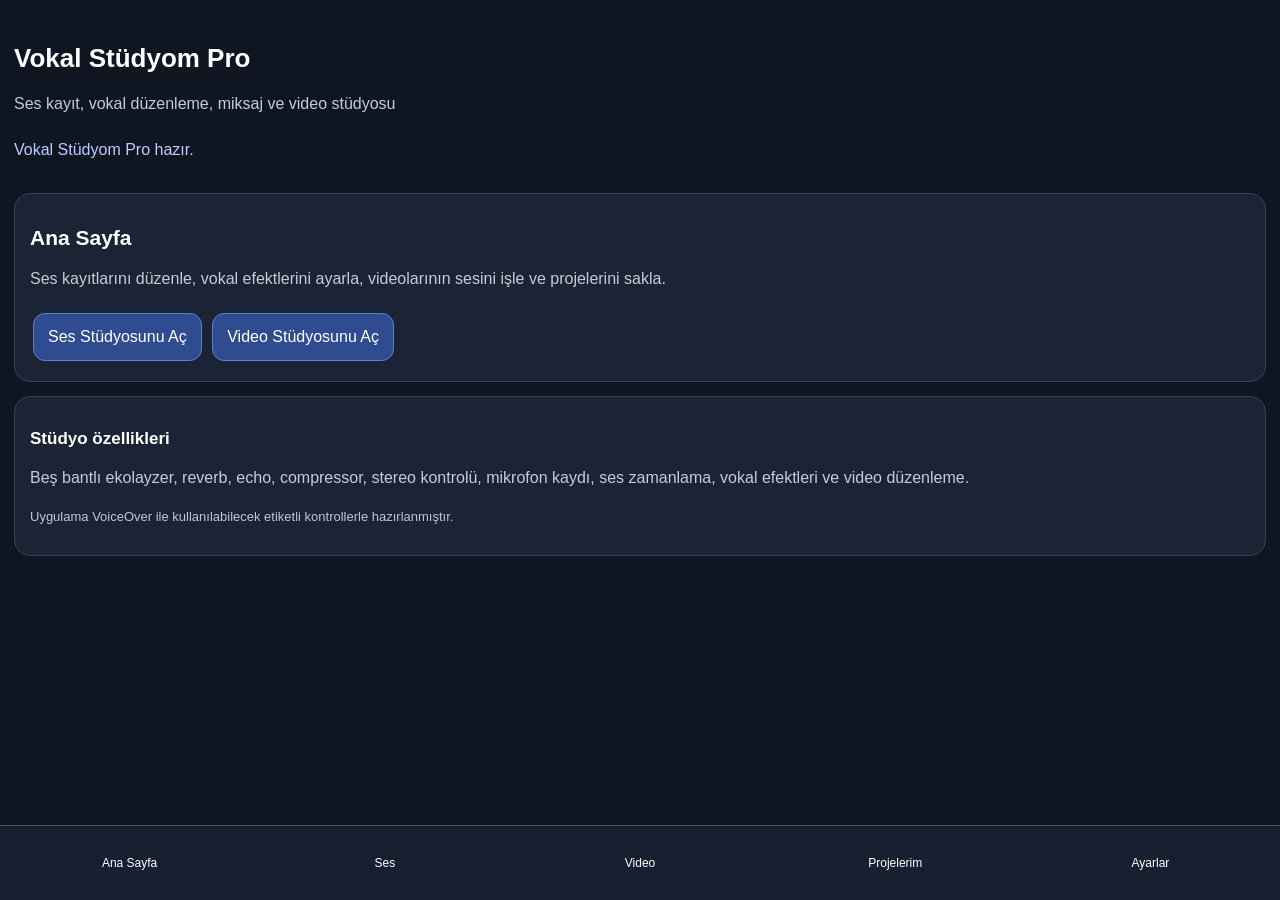
==== commit f14bcc66: "Update index.html" ====
--- a/index.html
+++ b/index.html
@@ -1,3 +1,5 @@
+
+
 <!DOCTYPE html>
 
 <html lang="tr">
@@ -10,215 +12,68 @@
 
 <meta name="theme-color" content="#101522">
 
-<meta name="apple-mobile-web-app-capable" content="yes">
-
 <title>Vokal Stüdyom Pro</title>
 
 <style>
 
-:root {
-
-  color-scheme: dark;
-
-  font-family: -apple-system, BlinkMacSystemFont, "Segoe UI", sans-serif;
-
-  background: #101522;
-
-  color: #fff;
-
-}
-
-* { box-sizing: border-box; }
-
-body {
-
-  margin: 0;
-
-  padding: 16px 16px calc(100px + env(safe-area-inset-bottom));
-
-  background: #101522;
-
-}
-
-header { padding: 14px 0 18px; }
-
-h1 { font-size: 27px; margin: 0 0 8px; }
-
-h2 { font-size: 21px; margin: 22px 0 14px; }
-
-h3 { font-size: 17px; margin: 18px 0 12px; }
-
-p { color: #c5ccda; line-height: 1.55; }
-
-button, input, select { font: inherit; }
-
-button {
-
-  background: #304c91;
-
-  color: white;
-
-  border: 1px solid #607fc9;
-
-  border-radius: 12px;
-
-  min-height: 48px;
-
-  padding: 11px 15px;
-
-  margin: 5px 3px;
-
-  cursor: pointer;
-
-}
-
-button.secondary { background: #273044; border-color: #536078; }
-
-button.danger { background: #812e3a; border-color: #c35b68; }
-
-button:disabled { opacity: .5; }
-
-button:focus, input:focus, select:focus {
-
-  outline: 3px solid #ffd166;
-
-  outline-offset: 3px;
-
-}
-
-.panel {
-
-  background: #1b2435;
-
-  border: 1px solid #35445d;
-
-  border-radius: 16px;
-
-  padding: 16px;
-
-  margin: 14px 0;
-
-}
-
-.control { margin: 20px 0; }
-
-.control label {
-
-  display: block;
-
-  font-weight: 600;
-
-  margin-bottom: 9px;
-
-}
-
-.control input[type="range"] {
-
-  display: block;
-
-  width: 100%;
-
-  min-height: 38px;
-
-  accent-color: #80a5ff;
-
-}
-
-.value {
-
-  display: block;
-
-  margin-top: 5px;
-
-  color: #b9d0ff;
-
-  font-variant-numeric: tabular-nums;
-
-}
-
-input[type="file"] {
-
-  display: block;
-
-  width: 100%;
-
-  margin: 12px 0;
-
-  color: white;
-
-  min-height: 48px;
-
-}
-
-audio { width: 100%; margin: 12px 0; }
-
-nav {
-
-  position: fixed;
-
-  bottom: 0;
-
-  left: 0;
-
-  right: 0;
-
-  background: #171f30;
-
-  border-top: 1px solid #45536b;
-
-  display: flex;
-
-  justify-content: space-around;
-
-  padding: 8px 3px calc(8px + env(safe-area-inset-bottom));
-
-  z-index: 10;
-
-}
-
-nav button {
-
-  flex: 1;
-
-  font-size: 12px;
-
-  padding: 9px 3px;
-
-  min-height: 48px;
-
-  background: transparent;
-
-  border: 0;
-
-}
-
-section[hidden] { display: none; }
-
-.status {
-
-  min-height: 28px;
-
-  color: #b9d0ff;
-
-  padding: 8px 0;
-
-}
-
-.small { font-size: 13px; color: #bdc7d8; }
-
-hr { border: 0; border-top: 1px solid #40506a; margin: 20px 0; }
-
-.notice {
-
-  border-left: 3px solid #80a5ff;
-
-  padding: 8px 12px;
-
-  background: #202c42;
-
-  border-radius: 5px;
-
-}
+:root{color-scheme:dark;font-family:-apple-system,BlinkMacSystemFont,"Segoe UI",sans-serif;background:#101522;color:#fff}
+
+*{box-sizing:border-box}
+
+body{margin:0;padding:14px 14px calc(100px + env(safe-area-inset-bottom));background:#101522}
+
+header{padding:12px 0}
+
+h1{font-size:26px}h2{font-size:21px}h3{font-size:17px}
+
+p{color:#c5ccda;line-height:1.55}
+
+button,input,select,textarea{font:inherit}
+
+button{background:#304c91;color:white;border:1px solid #607fc9;border-radius:12px;min-height:48px;padding:11px 14px;margin:5px 3px}
+
+button.secondary{background:#273044;border-color:#536078}
+
+button.danger{background:#812e3a;border-color:#c35b68}
+
+button:focus,input:focus,select:focus,textarea:focus{outline:3px solid #ffd166;outline-offset:3px}
+ .panel{background:#1b2435;border:1px solid #35445d;border-radius:16px;padding:15px;margin:14px 0}
+
+.control{margin:20px 0}
+
+.control label{display:block;font-weight:650;margin-bottom:8px}
+
+.control input[type=range]{display:block;width:100%;min-height:40px;accent-color:#80a5ff}
+
+.value{display:block;margin-top:5px;color:#b9d0ff;font-variant-numeric:tabular-nums}
+
+.help{font-size:13px;color:#bdc7d8;line-height:1.5;margin:5px 0}
+
+input[type=file]{display:block;width:100%;min-height:48px;margin:12px 0;color:white}
+
+input[type=number],input[type=text],textarea,select{width:100%;padding:12px;border-radius:9px;border:1px solid #65738a;background:#101a2a;color:white;min-height:46px}
+
+textarea{min-height:90px}
+
+audio,video{width:100%;margin:12px 0}
+
+video{background:#000;max-height:360px}
+
+nav{position:fixed;bottom:0;left:0;right:0;background:#171f30;border-top:1px solid #45536b;display:flex;justify-content:space-around;padding:7px 2px calc(7px + env(safe-area-inset-bottom));z-index:10}
+
+nav button{flex:1;font-size:12px;padding:8px 2px;min-height:50px;background:transparent;border:0}
+
+section[hidden]{display:none}
+
+.status{min-height:30px;color:#b9d0ff;padding:8px 0}
+
+.notice{border-left:3px solid #80a5ff;padding:10px 12px;background:#202c42;border-radius:5px}
+
+.small{font-size:13px;color:#bdc7d8}
+
+hr{border:0;border-top:1px solid #40506a;margin:20px 0}
+
+.lyric-line{padding:9px;border-bottom:1px solid #40506a}
 
 </style>
 
@@ -228,15 +83,11 @@
 
 <header>
 
-  <h1>Vokal Stüdyom Pro</h1>
-
-  <p>Ses kayıt, vokal düzenleme ve miksaj stüdyosu</p>
-
-  <div id="status" class="status" role="status" aria-live="polite">
-
-    Stüdyo hazır.
-
-  </div>
+<h1>Vokal Stüdyom Pro</h1>
+
+<p>Ses kayıt, vokal düzenleme, miksaj ve video stüdyosu</p>
+
+<div id="status" class="status" role="status" aria-live="polite">Stüdyo hazır.</div>
 
 </header>
 
@@ -244,415 +95,400 @@
 
 <section id="home">
 
-  <div class="panel">
-
-    <h2>Ana Sayfa</h2>
-
-    <p>Ses dosyalarını içeri aktarabilir, mikrofonla kayıt yapabilir, vokal efektlerini düzenleyebilir ve işlenmiş sesini dışa aktarabilirsin.</p>
-
-    <button onclick="showSection('audio')">Ses Stüdyosunu Aç</button>
-
-    <button class="secondary" onclick="showSection('settings')">Ayarları Aç</button>
-
-  </div>
-
-  <div class="panel">
-
-    <h3>Stüdyo Özellikleri</h3>
-
-    <p>Beş bantlı ekolayzer, reverb, echo, compressor, stereo genişliği, kanal seviyeleri ve ana ses kontrolü.</p>
-
-    <p class="small">En iyi sonuç için kulaklık kullanılması önerilir.</p>
-
-  </div>
+<div class="panel">
+
+<h2>Ana Sayfa</h2>
+
+<p>Ses kayıtlarını düzenle, vokal efektlerini ayarla, videolarının sesini işle ve projelerini sakla.</p>
+
+<button onclick="showSection('audio')">Ses Stüdyosunu Aç</button>
+
+<button onclick="showSection('video')">Video Stüdyosunu Aç</button>
+
+</div>
+
+<div class="panel">
+ <h3>Stüdyo özellikleri</h3>
+
+<p>Beş bantlı ekolayzer, reverb, echo, compressor, stereo kontrolü, mikrofon kaydı, ses zamanlama, vokal efektleri ve video düzenleme.</p>
+
+<p class="small">Uygulama VoiceOver ile kullanılabilecek etiketli kontrollerle hazırlanmıştır.</p>
+
+</div>
 
 </section>
 
 <section id="audio" hidden>
 
-  <h2>Ses Stüdyosu</h2>
-
-  <div class="panel">
-
-    <h3>Ses Dosyası Yükleme</h3>
-
-    <p class="small">Cihazındaki ses dosyasını seç. MP3, WAV, M4A ve tarayıcının desteklediği diğer ses biçimlerini deneyebilirsin.</p>
-
-    <label for="audioFile">Cihazından ses dosyası seç</label>
-
-    <input id="audioFile" type="file">
-
-    <p id="fileInfo" class="small" aria-live="polite">Henüz ses dosyası seçilmedi.</p>
-
-    <audio id="player" controls preload="metadata">
-
-      Tarayıcın ses oynatmayı desteklemiyor.
-
-    </audio>
-
-    <button onclick="playAudio()">Çal</button>
-
-    <button class="secondary" onclick="pauseAudio()">Duraklat</button>
-
-    <button class="secondary" onclick="stopAudio()">Başa Al</button>
-
-  </div>
-
-  <div class="panel">
-
-    <h3>Mikrofon Kaydı</h3>
-
-    <p class="small">Mikrofon izni vermen gerekir. Kayıt tamamlandığında ses stüdyoya aktarılır.</p>
-
-    <p class="notice small">Bu bölüm mikrofonun ham sesini kaydeder. Mikrofon kaydı sırasında stüdyo efektleri otomatik olarak kayda uygulanmaz.</p>
-
-    <button onclick="startMicRecording()">Kaydı Başlat</button>
-
-    <button class="danger" onclick="stopMicRecording()">Kaydı Bitir</button>
-
-    <p id="micStatus" class="small" aria-live="polite">Mikrofon kaydı bekliyor.</p>
-
-  </div>
-
-  <div class="panel">
-
-    <h3>İşlenmiş Ses Kaydı</h3>
-
-    <p class="small">Yüklediğin ses dosyası, etkinleştirdiğin efektlerden geçirilerek kaydedilir. Kayıt biçimi iPhone ve tarayıcı desteğine bağlıdır.</p>
-
-    <button onclick="exportProcessedAudio()">İşlenmiş Sesi Kaydet</button>
-
-    <button class="danger" onclick="stopExport()">Dışa Aktarmayı Durdur</button>
-
-    <p id="exportStatus" class="small" aria-live="polite">Dışa aktarma bekliyor.</p>
-
-  </div>
-
-  <div class="panel">
-
-    <h3>Beş Bantlı Ekolayzer</h3>
-
-    <div class="control">
-
-      <label for="subBass">Alt Bas</label>
-
-      <input id="subBass" type="range" min="-24" max="24" step="0.1" value="0">
-
-      <output id="subBassValue" class="value">0 dB</output>
-
-    </div>
-
-    <div class="control">
-
-      <label for="bass">Bas</label>
-
-      <input id="bass" type="range" min="-24" max="24" step="0.1" value="0">
-
-      <output id="bassValue" class="value">0 dB</output>
-
-    </div>
-
-    <div class="control">
-
-      <label for="mid">Orta Frekans</label>
-
-      <input id="mid" type="range" min="-24" max="24" step="0.1" value="0">
-
-      <output id="midValue" class="value">0 dB</output>
-
-    </div>
-
-    <div class="control">
-
-      <label for="upperMid">Üst Orta Frekans</label>
-
-      <input id="upperMid" type="range" min="-24" max="24" step="0.1" value="0">
-
-      <output id="upperMidValue" class="value">0 dB</output>
-
-    </div>
-
-    <div class="control">
-
-      <label for="treble">Tiz</label>
-
-      <input id="treble" type="range" min="-24" max="24" step="0.1" value="0">
-
-      <output id="trebleValue" class="value">0 dB</output>
-
-    </div>
-
-  </div>
-
-  <div class="panel">
-
-    <h3>Reverb - Ortam ve Yankı</h3>
-
-    <div class="control">
-
-      <label for="reverbAmount">Reverb Miktarı</label>
-
-      <input id="reverbAmount" type="range" min="0" max="100" step="0.1" value="0">
-
-      <output id="reverbAmountValue" class="value">0%</output>
-
-    </div>
-
-    <div class="control">
-
-      <label for="roomSize">Oda Büyüklüğü</label>
-
-      <input id="roomSize" type="range" min="0" max="100" step="0.1" value="40">
-
-      <output id="roomSizeValue" class="value">40%</output>
-
-    </div>
-
-    <div class="control">
-
-      <label for="reverbTime">Reverb Süresi</label>
-
-      <input id="reverbTime" type="range" min="0.1" max="10" step="0.1" value="2">
-
-      <output id="reverbTimeValue" class="value">2 saniye</output>
-
-    </div>
-
-    <div class="control">
-
-      <label for="predelay">Ön Gecikme</label>
-
-      <input id="predelay" type="range" min="0" max="200" step="0.1" value="20">
-
-      <output id="predelayValue" class="value">20 ms</output>
-
-    </div>
-
-    <div class="control">
-
-      <label for="reverbBrightness">Reverb Parlaklığı</label>
-
-      <input id="reverbBrightness" type="range" min="0" max="100" step="0.1" value="50">
-
-      <output id="reverbBrightnessValue" class="value">50%</output>
-
-    </div>
-
-  </div>
-
-  <div class="panel">
-
-    <h3>Echo - Tekrarlı Yankı</h3>
-
-    <div class="control">
-
-      <label for="echoAmount">Echo Miktarı</label>
-
-      <input id="echoAmount" type="range" min="0" max="100" step="0.1" value="0">
-
-      <output id="echoAmountValue" class="value">0%</output>
-
-    </div>
-
-    <div class="control">
-
-      <label for="echoDelay">Gecikme Süresi</label>
-
-      <input id="echoDelay" type="range" min="0.05" max="2" step="0.01" value="0.3">
-
-      <output id="echoDelayValue" class="value">0.30 saniye</output>
-
-    </div>
-
-    <div class="control">
-
-      <label for="echoFeedback">Tekrar Miktarı</label>
-
-      <input id="echoFeedback" type="range" min="0" max="85" step="0.1" value="25">
-
-      <output id="echoFeedbackValue" class="value">25%</output>
-
-    </div>
-
-  </div>
-
-  <div class="panel">
-
-    <h3>Compressor - Dinamik Kontrol</h3>
-
-    <div class="control">
-
-      <label for="compression">Compressor Miktarı</label>
-
-      <input id="compression" type="range" min="0" max="100" step="0.1" value="0">
-
-      <output id="compressionValue" class="value">0%</output>
-
-    </div>
-
-    <div class="control">
-
-      <label for="threshold">Threshold</label>
-
-      <input id="threshold" type="range" min="-60" max="0" step="0.1" value="-18">
-
-      <output id="thresholdValue" class="value">-18 dB</output>
-
-    </div>
-
-    <div class="control">
-
-      <label for="ratio">Compression Ratio</label>
-
-      <input id="ratio" type="range" min="1" max="20" step="0.1" value="3">
-
-      <output id="ratioValue" class="value">3:1</output>
-
-    </div>
-
-    <div class="control">
-
-      <label for="attack">Attack</label>
-
-      <input id="attack" type="range" min="0.1" max="100" step="0.1" value="10">
-
-      <output id="attackValue" class="value">10 ms</output>
-
-    </div>
-
-    <div class="control">
-
-      <label for="release">Release</label>
-
-      <input id="release" type="range" min="10" max="1000" step="0.1" value="150">
-
-      <output id="releaseValue" class="value">150 ms</output>
-
-    </div>
-
-    <div class="control">
-
-      <label for="makeupGain">Makeup Gain</label>
-
-      <input id="makeupGain" type="range" min="-24" max="24" step="0.1" value="0">
-
-      <output id="makeupGainValue" class="value">0 dB</output>
-
-    </div>
-
-  </div>
-
-  <div class="panel">
-
-    <h3>Stereo ve Ses Seviyeleri</h3>
-
-    <div class="control">
-
-      <label for="stereoWidth">Stereo Genişliği</label>
-
-      <input id="stereoWidth" type="range" min="0" max="200" step="0.1" value="100">
-
-      <output id="stereoWidthValue" class="value">100%</output>
-
-    </div>
-
-    <div class="control">
-
-      <label for="leftLevel">Sol Kanal Seviyesi</label>
-
-      <input id="leftLevel" type="range" min="-24" max="24" step="0.1" value="0">
-
-      <output id="leftLevelValue" class="value">0 dB</output>
-
-    </div>
-
-    <div class="control">
-
-      <label for="rightLevel">Sağ Kanal Seviyesi</label>
-
-      <input id="rightLevel" type="range" min="-24" max="24" step="0.1" value="0">
-
-      <output id="rightLevelValue" class="value">0 dB</output>
-
-    </div>
-
-    <div class="control">
-
-      <label for="vocalLevel">Vokal Seviyesi</label>
-
-      <input id="vocalLevel" type="range" min="-24" max="24" step="0.1" value="0">
-
-      <output id="vocalLevelValue" class="value">0 dB</output>
-
-    </div>
-
-    <div class="control">
-
-      <label for="masterLevel">Ana Çıkış Seviyesi</label>
-
-      <input id="masterLevel" type="range" min="-24" max="24" step="0.1" value="0">
-
-      <output id="masterLevelValue" class="value">0 dB</output>
-
-    </div>
-
-  </div>
-
-  <div class="panel">
-
-    <h3>Stüdyo Kontrolleri</h3>
-
-    <button onclick="resetEffects()">Bütün Efektleri Sıfırla</button>
-
-    <button class="secondary" onclick="saveProject()">Ayarları Kaydet</button>
-
-    <button class="secondary" onclick="loadProject()">Kayıtlı Ayarları Yükle</button>
-
-  </div>
+<h2>Ses Stüdyosu</h2>
+
+<div class="panel">
+
+<h3>Ses dosyası yükleme</h3>
+
+<p class="help">Cihazından bir ses dosyası seç. Desteklenen biçimler tarayıcıya göre değişebilir.</p>
+
+<label for="audioFile">Ses dosyası seç</label>
+
+<input id="audioFile" type="file" accept="audio/*,.mp3,.wav,.m4a,.aac,.ogg,.flac">
+
+<p id="fileInfo" class="small" aria-live="polite">Henüz dosya seçilmedi.</p>
+
+<audio id="player" controls preload="metadata">Tarayıcın ses oynatmayı desteklemiyor.</audio>
+
+<button onclick="playAudio()">Çal</button>
+
+<button class="secondary" onclick="pauseAudio()">Duraklat</button>
+
+<button class="secondary" onclick="stopAudio()">Başa al</button>
+
+</div>
+
+<div class="panel">
+
+<h3>Şarkı başlangıç ve bitiş ayarları</h3>
+
+<div class="control">
+
+<label for="startDelay">Şarkı başlamadan önce bekleme süresi</label>
+
+<input id="startDelay" type="range" min="0" max="10" step="0.5" value="0">
+
+<output id="startDelayValue" class="value">0 saniye</output>
+
+<p class="help">Çalma ve dışa aktarma öncesinde belirlediğin süre kadar sessizlik ekler.</p>
+
+</div>
+
+<div class="control">
+
+<label for="fadeIn">Yumuşak başlangıç (Fade In)</label>
+
+<input id="fadeIn" type="range" min="0" max="10" step="0.5" value="0">
+
+<output id="fadeInValue" class="value">0 saniye</output>
+
+<p class="help">Şarkının sesini belirlediğin süre boyunca yavaşça yükseltir.</p>
+
+</div>
+
+<div class="control">
+
+<label for="fadeOut">Yumuşak bitiş (Fade Out)</label>
+
+<input id="fadeOut" type="range" min="0" max="15" step="0.5" value="0">
+
+<output id="fadeOutValue" class="value">0 saniye</output>
+
+<p class="help">Şarkının sonundaki ses seviyesini yavaşça azaltır.</p>
+
+</div>
+
+<div class="control">
+
+<label for="tailDuration">Şarkı bitince efektlerin uzama süresi</label>
+
+<input id="tailDuration" type="range" min="0" max="15" step="0.5" value="3">
+
+<output id="tailDurationValue" class="value">3 saniye</output>
+
+<p class="help">Şarkı bittikten sonra reverb ve echo seslerinin devam etmesi için kayıt süresini uzatır.</p>
+
+</div>
+
+</div>
+
+<div class="panel">
+
+<h3>Mikrofon kaydı</h3>
+
+<p class="help">Mikrofon kaydı, tarayıcının desteklediği durumlarda efekt zincirinden geçirilerek kaydedilir. Kayıt sırasında efekt ayarlarını değiştirebilirsin.</p>
+
+<button onclick="startMicRecording()">Mikrofon kaydını başlat</button>
+
+<button class="danger" onclick="stopMicRecording()">Kaydı bitir</button>
+
+<p id="micStatus" class="small" aria-live="polite">Mikrofon bekliyor.</p>
+
+</div>
+
+<div class="panel">
+
+<h3>İşlenmiş ses dışa aktarma</h3>
+
+<p class="help">Yüklediğin ses dosyasını efektlerle birlikte kaydeder. Başlangıç gecikmesi, fade ve bitiş uzatması dışa aktarma işlemine uygulanır.</p>
+
+<button onclick="exportProcessedAudio()">İşlenmiş sesi kaydet</button>
+
+<button class="danger" onclick="stopExport()">Dışa aktarmayı durdur</button>
+
+<p id="exportStatus" class="small" aria-live="polite">Dışa aktarma bekliyor.</p>
+
+</div>
+
+<div class="panel">
+
+<h3>Beş bantlı ekolayzer</h3>
+
+<p class="help">Frekans aralıklarını yükseltip azaltarak sesin tonunu şekillendirir.</p>
+
+<div class="control"><label for="subBass">Alt bas</label><input id="subBass" type="range" min="-24" max="24" step="0.5" value="0"><output id="subBassValue" class="value">0 dB</output><p class="help">En düşük frekansları kontrol eder.</p></div>
+
+<div class="control"><label for="bass">Bas</label><input id="bass" type="range" min="-24" max="24" step="0.5" value="0"><output id="bassValue" class="value">0 dB</output><p class="help">Sesin dolgunluğunu ve alt gövdesini değiştirir.</p></div>
+
+<div class="control"><label for="mid">Orta frekans</label><input id="mid" type="range" min="-24" max="24" step="0.5" value="0"><output id="midValue" class="value">0 dB</output><p class="help">Vokalın gövdesini ve anlaşılabilirliğini etkiler.</p></div>
+
+<div class="control"><label for="upperMid">Üst orta frekans</label><input id="upperMid" type="range" min="-24" max="24" step="0.5" value="0"><output id="upperMidValue" class="value">0 dB</output><p class="help">Vokalın belirginliğini ve öne çıkmasını etkiler.</p></div>
+
+<div class="control"><label for="treble">Tiz</label><input id="treble" type="range" min="-24" max="24" step="0.5" value="0"><output id="trebleValue" class="value">0 dB</output><p class="help">Üst frekansların parlaklığını ayarlar.</p></div>
+
+</div>
+
+<div class="panel">
+
+<h3>Reverb - Ortam efekti</h3>
+
+<p class="help">Sese oda, salon veya geniş mekân hissi verir.</p>
+
+<div class="control"><label for="reverbAmount">Reverb miktarı</label><input id="reverbAmount" type="range" min="0" max="100" step="0.5" value="0"><output id="reverbAmountValue" class="value">0%</output><p class="help">Orijinal sese eklenecek yankılı ses miktarıdır.</p></div>
+
+<div class="control"><label for="roomSize">Oda büyüklüğü</label><input id="roomSize" type="range" min="0" max="100" step="0.5" value="40"><output id="roomSizeValue" class="value">40%</output><p class="help">Yankının küçük oda veya büyük salon hissini belirler.</p></div>
+
+<div class="control"><label for="reverbTime">Reverb süresi</label><input id="reverbTime" type="range" min="0.5" max="10" step="0.5" value="2"><output id="reverbTimeValue" class="value">2 saniye</output><p class="help">Yankının ne kadar süre devam edeceğini belirler.</p></div>
+
+<div class="control"><label for="predelay">Ön gecikme</label><input id="predelay" type="range" min="0" max="200" step="0.5" value="20"><output id="predelayValue" class="value">20 ms</output><p class="help">Doğrudan ses ile reverb arasındaki bekleme süresidir.</p></div>
+
+<div class="control"><label for="reverbBrightness">Reverb parlaklığı</label><input id="reverbBrightness" type="range" min="0" max="100" step="0.5" value="50"><output id="reverbBrightnessValue" class="value">50%</output><p class="help">Yankının tiz veya koyu duyulmasını ayarlar.</p></div>
+
+</div>
+
+<div class="panel">
+
+<h3>Echo - Tekrarlı yankı</h3>
+
+<p class="help">Sesin belirli aralıklarla tekrar duyulmasını sağlar.</p>
+
+<div class="control"><label for="echoAmount">Echo miktarı</label><input id="echoAmount" type="range" min="0" max="100" step="0.5" value="0"><output id="echoAmountValue" class="value">0%</output><p class="help">Tekrarlanan sesin ana sese göre seviyesidir.</p></div>
+
+<div class="control"><label for="echoDelay">Gecikme süresi</label><input id="echoDelay" type="range" min="0.05" max="2" step="0.05" value="0.3"><output id="echoDelayValue" class="value">0.30 saniye</output><p class="help">Tekrarların arasındaki zaman aralığıdır.</p></div>
+
+<div class="control"><label for="echoFeedback">Tekrar miktarı</label><input id="echoFeedback" type="range" min="0" max="85" step="0.5" value="25"><output id="echoFeedbackValue" class="value">25%</output><p class="help">Yankının kaç kez ve ne kadar süre devam edeceğini etkiler.</p></div>
+
+</div>
+
+<div class="panel">
+
+<h3>Compressor - Dinamik kontrol</h3>
+
+<p class="help">Yüksek ve düşük ses seviyeleri arasındaki farkı azaltır.</p>
+
+<div class="control"><label for="compression">Compressor miktarı</label><input id="compression" type="range" min="0" max="100" step="0.5" value="0"><output id="compressionValue" class="value">0%</output><p class="help">Sıkıştırma etkisinin ne kadar uygulanacağını belirler.</p></div>
+
+<div class="control"><label for="threshold">Threshold</label><input id="threshold" type="range" min="-60" max="0" step="0.5" value="-18"><output id="thresholdValue" class="value">-18 dB</output><p class="help">Compressor'ın hangi ses seviyesinden itibaren çalışacağını belirler.</p></div>
+
+<div class="control"><label for="ratio">Compression Ratio</label><input id="ratio" type="range" min="1" max="20" step="0.5" value="3"><output id="ratioValue" class="value">3:1</output><p class="help">Eşik aşıldığında sesin ne kadar sıkıştırılacağını belirler.</p></div>
+
+<div class="control"><label for="attack">Attack</label><input id="attack" type="range" min="0.1" max="100" step="0.5" value="10"><output id="attackValue" class="value">10 ms</output><p class="help">Compressor'ın sese ne kadar hızlı tepki vereceğidir.</p></div>
+
+<div class="control"><label for="release">Release</label><input id="release" type="range" min="10" max="1000" step="0.5" value="150"><output id="releaseValue" class="value">150 ms</output><p class="help">Sıkıştırmanın ne kadar sürede bırakılacağını belirler.</p></div>
+
+<div class="control"><label for="makeupGain">Makeup Gain</label><input id="makeupGain" type="range" min="-24" max="24" step="0.5" value="0"><output id="makeupGainValue" class="value">0 dB</output><p class="help">Sıkıştırma sonrasında genel ses seviyesini telafi eder.</p></div>
+
+</div>
+
+<div class="panel">
+
+<h3>Vokal temizleme ve ton</h3>
+
+<div class="control"><label for="gate">Noise Gate miktarı</label><input id="gate" type="range" min="0" max="100" step="0.5" value="0"><output id="gateValue" class="value">0%</output><p class="help">Ses seviyesi belirli bir eşiğin altına indiğinde sesi azaltır. Bu özellik profesyonel spektral gürültü temizleme değildir.</p></div>
+
+<div class="control"><label for="deEss">Sert S seslerini azaltma</label><input id="deEss" type="range" min="0" max="100" step="0.5" value="0"><output id="deEssValue" class="value">0%</output><p class="help">Üst frekanslardaki sert sesleri basit bir filtreyle azaltır; gelişmiş de-esser değildir.</p></div>
+
+<div class="control"><label for="presence">Vokal parlaklığı</label><input id="presence" type="range" min="-12" max="12" step="0.5" value="0"><output id="presenceValue" class="value">0 dB</output><p class="help">Vokalın öne çıkmasına yardımcı olan üst orta frekansları ayarlar.</p></div>
+
+</div>
+
+<div class="panel">
+
+<h3>Stereo ve ses seviyeleri</h3>
+
+<div class="control"><label for="stereoWidth">Stereo genişliği</label><input id="stereoWidth" type="range" min="0" max="200" step="0.5" value="100"><output id="stereoWidthValue" class="value">100%</output><p class="help">Sol ve sağ kanal arasındaki genişlik algısını değiştirir.</p></div>
+
+<div class="control"><label for="leftLevel">Sol kanal seviyesi</label><input id="leftLevel" type="range" min="-24" max="12" step="0.5" value="0"><output id="leftLevelValue" class="value">0 dB</output><p class="help">Sol kanalın ses seviyesini ayarlar.</p></div>
+
+<div class="control"><label for="rightLevel">Sağ kanal seviyesi</label><input id="rightLevel" type="range" min="-24" max="12" step="0.5" value="0"><output id="rightLevelValue" class="value">0 dB</output><p class="help">Sağ kanalın ses seviyesini ayarlar.</p></div>
+
+<div class="control"><label for="vocalLevel">Vokal seviyesi</label><input id="vocalLevel" type="range" min="-24" max="12" step="0.5" value="0"><output id="vocalLevelValue" class="value">0 dB</output><p class="help">Efektlerden sonraki vokal seviyesini ayarlar.</p></div>
+
+<div class="control"><label for="masterLevel">Ana çıkış seviyesi</label><input id="masterLevel" type="range" min="-24" max="12" step="0.5" value="0"><output id="masterLevelValue" class="value">0 dB</output><p class="help">Stüdyonun genel ses çıkışını ayarlar.</p></div>
+
+</div>
+
+<div class="panel">
+
+<h3>Şarkı sözleri ve zamanlama</h3>
+
+<p class="help">Şarkı sözlerini satır satır ekleyebilir ve her satıra başlangıç zamanı verebilirsin. Bu özellik manuel zamanlamadır; otomatik söz tanıma yapmaz.</p>
+
+<label for="lyricText">Şarkı sözü satırı</label>
+
+<textarea id="lyricText" placeholder="Şarkı sözünü buraya yaz"></textarea>
+
+<label for="lyricTime">Satırın başlayacağı saniye</label>
+
+<input id="lyricTime" type="number" min="0" step="0.1" value="0">
+
+<button onclick="addLyric()">Söz satırını ekle</button>
+
+<div id="lyricsList" aria-live="polite"></div>
+
+</div>
+
+<div class="panel">
+
+<h3>Hazır efekt profilleri</h3>
+
+<label for="preset">Profil seç</label>
+
+<select id="preset">
+
+<option value="">Profil seçiniz</option>
+
+<option value="clean">Temiz vokal</option>
+
+<option value="warm">Sıcak vokal</option>
+
+<option value="stage">Sahne ve salon</option>
+
+<option value="echo">Echo vokal</option>
+
+<option value="radio">Radyo vokali</option>
+
+</select>
+
+<button onclick="applyPreset()">Profili uygula</button>
+
+<button class="secondary" onclick="resetEffects()">Bütün efektleri sıfırla</button>
+
+<button class="secondary" onclick="saveProject()">Ayarları kaydet</button>
+
+<button class="secondary" onclick="loadProject()">Kayıtlı ayarları yükle</button>
+
+</div>
 
 </section>
 
+<section id="video" hidden>
+
+<h2>Video Stüdyosu</h2>
+
+<div class="panel">
+
+<h3>Video içe aktarma</h3>
+
+<p class="help">Cihazından video seç. Video önizlemesi ve ses oynatma tarayıcının desteklediği biçimlere bağlıdır.</p>
+
+<label for="videoFile">Video dosyası seç</label>
+
+<input id="videoFile" type="file" accept="video/*">
+
+<p id="videoInfo" class="small" aria-live="polite">Henüz video seçilmedi.</p>
+
+<video id="videoPlayer" controls playsinline preload="metadata"></video>
+
+</div>
+
+<div class="panel">
+
+<h3>Video başlangıç ve bitiş noktaları</h3>
+
+<div class="control">
+
+<label for="videoStart">Başlangıç zamanı (saniye)</label>
+
+<input id="videoStart" type="number" min="0" step="0.1" value="0">
+
+<p class="help">Videonun dışa aktarılacak bölümünün başlangıç noktasını belirler.</p>
+
+</div>
+
+<div class="control">
+
+<label for="videoEnd">Bitiş zamanı (saniye)</label>
+
+<input id="videoEnd" type="number" min="0" step="0.1" value="0">
+
+<p class="help">Videonun dışa aktarılacak bölümünün son noktasını belirler. 0 değeri video süresinin sonunu kullanır.</p>
+
+</div>
+
+<button onclick="previewVideoTrim()">Seçilen bölümü önizle</button>
+
+<button class="secondary" onclick="setVideoStart()">Mevcut zamanı başlangıç yap</button>
+
+<button class="secondary" onclick="setVideoEnd()">Mevcut zamanı bitiş yap</button>
+
+</div>
+
+<div class="panel">
+
+<h3>Videoyu dışa aktar</h3>
+
+<p class="notice small">Video dışa aktarma, tarayıcının video yakalama ve MediaRecorder desteğine bağlıdır. iPhone Safari bu özellikleri desteklemiyorsa uygulama işlemin desteklenmediğini bildirir.</p>
+
+<button onclick="exportVideo()">Kırpılmış videoyu dışa aktar</button>
+
+<button class="danger" onclick="stopVideoExport()">Dışa aktarmayı durdur</button>
+
+<p id="videoStatus" class="small" aria-live="polite">Video işlemi bekliyor.</p>
+
+</div>
+
+</section>
+
 <section id="projects" hidden>
 
-  <h2>Projelerim</h2>
-
-  <div class="panel">
-
-    <p>Efekt ayarların bu cihazın tarayıcısında saklanır. Tarayıcı verileri silinirse kayıtlı ayarlar da silinebilir.</p>
-
-    <button onclick="saveProject()">Mevcut Ayarları Kaydet</button>
-
-    <button class="secondary" onclick="loadProject()">Ayarları Geri Yükle</button>
-
-  </div>
+<h2>Projelerim</h2>
+
+<div class="panel">
+
+<p>Ses efekt ayarlarını bu cihazın tarayıcısında saklayabilirsin. Tarayıcı verileri silinirse kayıtlı ayarlar da silinebilir.</p>
+
+<button onclick="saveProject()">Mevcut ayarları kaydet</button>
+
+<button class="secondary" onclick="loadProject()">Ayarları geri yükle</button>
+
+</div>
 
 </section>
 
 <section id="settings" hidden>
 
-  <h2>Ayarlar</h2>
-
-  <div class="panel">
-
-    <h3>Uygulama Bilgisi</h3>
-
-    <p>Vokal Stüdyom Pro</p>
-
-    <p>Türkçe arayüz ve VoiceOver uyumlu kontroller.</p>
-
-    <p class="small">Ses işleme Web Audio teknolojisiyle gerçekleştirilir. Mikrofon ve dosya erişimi için güvenli bağlantı ve tarayıcı izinleri gerekir.</p>
-
-  </div>
-
-  <div class="panel">
-
-    <h3>Teknik Bilgilendirme</h3>
-
-    <p class="small">Bazı ses biçimleri, kayıt yöntemleri ve dışa aktarma seçenekleri iOS Safari sürümüne göre değişebilir. Her cihazda aynı kayıt biçiminin destekleneceği garanti edilemez.</p>
-
-    <p class="small">Ana çıkıştaki dinamik kontrol, gerçek bir donanımsal brickwall limiter değildir. Çok yüksek seviyeler ses bozulmasına neden olabilir.</p>
-
-  </div>
+<h2>Ayarlar</h2>
+
+<div class="panel">
+
+<h3>Uygulama bilgisi</h3>
+
+<p>Vokal Stüdyom Pro</p>
+
+<p>Türkçe arayüz ve VoiceOver uyumlu kontroller.</p>
+
+</div>
+
+<div class="panel">
+
+<h3>Teknik bilgilendirme</h3>
+
+<p class="small">Ses işleme Web Audio API ile yapılır. Bazı efektlerin çalışma şekli profesyonel stüdyo yazılımlarındaki gelişmiş DSP sistemlerinden farklıdır.</p>
+
+<p class="small">Noise Gate, sessiz bölümlerdeki sesi azaltır; spektral gürültü temizleme değildir. Pitch correction ve otomatik autotune bu sürümde bulunmaz.</p>
+
+<p class="small">Video dışa aktarma iOS Safari sürümüne bağlıdır. Destek yoksa video dosyası oluşturulamaz.</p>
+
+<p class="small">Claude veya başka bir yapay zekâ servisine otomatik veri gönderilmez.</p>
+
+</div>
 
 </section>
 
@@ -660,13 +496,15 @@
 
 <nav aria-label="Ana gezinme">
 
-  <button onclick="showSection('home')">Ana Sayfa</button>
-
-  <button onclick="showSection('audio')">Ses</button>
-
-  <button onclick="showSection('projects')">Projelerim</button>
-
-  <button onclick="showSection('settings')">Ayarlar</button>
+<button onclick="showSection('home')">Ana Sayfa</button>
+
+<button onclick="showSection('audio')">Ses</button>
+
+<button onclick="showSection('video')">Video</button>
+
+<button onclick="showSection('projects')">Projelerim</button>
+
+<button onclick="showSection('settings')">Ayarlar</button>
 
 </nav>
 
@@ -678,11 +516,15 @@
 
 const player = $("player");
 
+const video = $("videoPlayer");
+
 const statusBox = $("status");
 
-let audioContext = null;
-
-let mediaSource = null;
+let context = null;
+
+let graphs = new WeakMap();
+
+let activeGraph = null;
 
 let micStream = null;
 
@@ -694,1022 +536,885 @@
 
 let exportChunks = [];
 
-let exportDestination = null;
-
-let nodes = {};
-
-let engineReady = false;
-
-let currentObjectUrl = null;
-
-let impulseSettings = "";
-
-const controlIds = [
-
-  "subBass", "bass", "mid", "upperMid", "treble",
-
-  "reverbAmount", "roomSize", "reverbTime", "predelay",
-
-  "reverbBrightness", "echoAmount", "echoDelay", "echoFeedback",
-
-  "compression", "threshold", "ratio", "attack", "release",
-
-  "makeupGain", "stereoWidth", "leftLevel", "rightLevel",
-
-  "vocalLevel", "masterLevel"
+let exportTimer = null;
+
+let exportUrl = null;
+
+let audioUrl = null;
+
+let videoUrl = null;
+
+let videoRecorder = null;
+
+let videoCanvasStream = null;
+
+let videoAudioContext = null;
+
+let videoSource = null;
+
+let videoAnimation = null;
+
+let videoStopTimer = null;
+
+let lyrics = [];
+
+const ids = [
+
+"subBass","bass","mid","upperMid","treble",
+
+"reverbAmount","roomSize","reverbTime","predelay","reverbBrightness",
+
+"echoAmount","echoDelay","echoFeedback","compression","threshold",
+
+"ratio","attack","release","makeupGain","gate","deEss","presence",
+ "stereoWidth","leftLevel","rightLevel","vocalLevel","masterLevel",
+
+"startDelay","fadeIn","fadeOut","tailDuration"
 
 ];
 
-function announce(message) {
-
-  statusBox.textContent = message;
-
-}
-
-function showSection(name) {
-
-  ["home", "audio", "projects", "settings"].forEach(id => {
-
-    $(id).hidden = id !== name;
-
-  });
-
-  const names = {
-
-    home: "Ana sayfa açıldı.",
-
-    audio: "Ses stüdyosu açıldı.",
-
-    projects: "Projelerim açıldı.",
-
-    settings: "Ayarlar açıldı."
-
-  };
-
-  announce(names[name] || "Bölüm açıldı.");
-
-}
-
-function dbToGain(db) {
-
-  return Math.pow(10, db / 20);
-
-}
-
-function createImpulse(context, seconds, roomSize) {
-
-  const length = Math.max(1, Math.floor(context.sampleRate * seconds));
-
-  const buffer = context.createBuffer(2, length, context.sampleRate);
-
-  for (let channel = 0; channel < 2; channel++) {
-
-    const data = buffer.getChannelData(channel);
-
-    for (let i = 0; i < length; i++) {
-
-      const fade = Math.pow(1 - i / length, 2 + roomSize * 4);
-
-      data[i] = (Math.random() * 2 - 1) * fade;
-
-    }
-
-  }
-
-  return buffer;
-
-}
-
-function updateImpulseIfNeeded() {
-
-  if (!engineReady) return;
-
-  const room = Number($("roomSize").value) / 100;
-
-  const time = Number($("reverbTime").value);
-
-  const key = room + "|" + time;
-
-  if (key === impulseSettings) return;
-
-  nodes.convolver.buffer = createImpulse(audioContext, time, room);
-
-  impulseSettings = key;
-
-}
-
-function connectEngine() {
-
-  if (engineReady) return true;
-
-  const AudioContextClass = window.AudioContext || window.webkitAudioContext;
-
-  if (!AudioContextClass) {
-
-    announce("Bu tarayıcı Web Audio özelliğini desteklemiyor.");
-
-    return false;
-
-  }
-
-  try {
-
-    audioContext = new AudioContextClass();
-
-    mediaSource = audioContext.createMediaElementSource(player);
-
-    nodes.eq = [];
-
-    const frequencies = [60, 180, 600, 2500, 9000];
-
-    const types = ["lowshelf", "peaking", "peaking", "peaking", "highshelf"];
-
-    let previous = mediaSource;
-
-    frequencies.forEach((frequency, index) => {
-
-      const filter = audioContext.createBiquadFilter();
-
-      filter.type = types[index];
-
-      filter.frequency.value = frequency;
-
-      filter.Q.value = 1;
-
-      previous.connect(filter);
-
-      previous = filter;
-
-      nodes.eq.push(filter);
-
-    });
-
-    nodes.dry = audioContext.createGain();
-
-    nodes.convolver = audioContext.createConvolver();
-
-    nodes.reverbDelay = audioContext.createDelay(0.25);
-
-    nodes.reverbTone = audioContext.createBiquadFilter();
-
-    nodes.reverbTone.type = "highshelf";
-
-    nodes.reverbWet = audioContext.createGain();
-
-    nodes.echoDelay = audioContext.createDelay(2.1);
-
-    nodes.echoFeedback = audioContext.createGain();
-
-    nodes.echoWet = audioContext.createGain();
-
-    nodes.mix = audioContext.createGain();
-
-    nodes.compressor = audioContext.createDynamicsCompressor();
-
-    nodes.makeup = audioContext.createGain();
-
-    nodes.vocal = audioContext.createGain();
-
-    previous.connect(nodes.dry);
-
-    nodes.dry.connect(nodes.mix);
-
-    previous.connect(nodes.reverbDelay);
-
-    nodes.reverbDelay.connect(nodes.convolver);
-
-    nodes.convolver.connect(nodes.reverbTone);
-
-    nodes.reverbTone.connect(nodes.reverbWet);
-
-    nodes.reverbWet.connect(nodes.mix);
-
-    previous.connect(nodes.echoDelay);
-
-    nodes.echoDelay.connect(nodes.echoFeedback);
-
-    nodes.echoFeedback.connect(nodes.echoDelay);
-
-    nodes.echoDelay.connect(nodes.echoWet);
-
-    nodes.echoWet.connect(nodes.mix);
-
-    nodes.mix.connect(nodes.compressor);
-
-    nodes.compressor.connect(nodes.makeup);
-
-    nodes.makeup.connect(nodes.vocal);
-
-    nodes.splitter = audioContext.createChannelSplitter(2);
-
-    nodes.merger = audioContext.createChannelMerger(2);
-
-    nodes.ll = audioContext.createGain();
-
-    nodes.lr = audioContext.createGain();
-
-    nodes.rl = audioContext.createGain();
-
-    nodes.rr = audioContext.createGain();
-
-    nodes.master = audioContext.createGain();
-
-    nodes.limiter = audioContext.createDynamicsCompressor();
-
-    nodes.limiter.threshold.value = -3;
-
-    nodes.limiter.knee.value = 0;
-
-    nodes.limiter.ratio.value = 20;
-
-    nodes.limiter.attack.value = 0.001;
-
-    nodes.limiter.release.value = 0.08;
-
-    nodes.vocal.connect(nodes.splitter);
-
-    nodes.splitter.connect(nodes.ll, 0);
-
-    nodes.splitter.connect(nodes.lr, 1);
-
-    nodes.splitter.connect(nodes.rl, 0);
-
-    nodes.splitter.connect(nodes.rr, 1);
-
-    nodes.ll.connect(nodes.merger, 0, 0);
-
-    nodes.lr.connect(nodes.merger, 0, 0);
-
-    nodes.rl.connect(nodes.merger, 0, 1);
-
-    nodes.rr.connect(nodes.merger, 0, 1);
-
-    nodes.merger.connect(nodes.master);
-
-    nodes.master.connect(nodes.limiter);
-
-    nodes.limiter.connect(audioContext.destination);
-
-    exportDestination = audioContext.createMediaStreamDestination();
-
-    nodes.limiter.connect(exportDestination);
-
-    engineReady = true;
-
-    updateImpulseIfNeeded();
-
-    applyAllEffects();
-
-    announce("Ses işleme motoru hazır.");
-
-    return true;
-
-  } catch (error) {
-
-    announce("Ses motoru başlatılamadı: " + error.message);
-
-    return false;
-
-  }
-
-}
-
-function setParam(param, value) {
-
-  if (param && audioContext) {
-
-    param.setTargetAtTime(value, audioContext.currentTime, 0.015);
-
-  }
-
-}
-
-function applyAllEffects() {
-
-  if (!engineReady) return;
-
-  const eqIds = ["subBass", "bass", "mid", "upperMid", "treble"];
-
-  eqIds.forEach((id, index) => {
-
-    setParam(nodes.eq[index].gain, Number($(id).value));
-
-  });
-
-  setParam(nodes.dry.gain, 1);
-
-  setParam(nodes.reverbWet.gain, Number($("reverbAmount").value) / 100);
-
-  setParam(nodes.reverbDelay.delayTime, Number($("predelay").value) / 1000);
-
-  setParam(
-
-    nodes.reverbTone.gain,
-
-    (Number($("reverbBrightness").value) - 50) * 0.24
-
-  );
-
-  updateImpulseIfNeeded();
-
-  setParam(nodes.echoDelay.delayTime, Number($("echoDelay").value));
-
-  setParam(
-
-    nodes.echoFeedback.gain,
-
-    Math.min(0.85, Number($("echoFeedback").value) / 100)
-
-  );
-
-  setParam(nodes.echoWet.gain, Number($("echoAmount").value) / 100);
-
-  const compression = Number($("compression").value) / 100;
-
-  const ratio = Number($("ratio").value);
-
-  const effectiveRatio = 1 + (ratio - 1) * compression;
-
-  setParam(nodes.compressor.threshold, Number($("threshold").value));
-
-  setParam(nodes.compressor.ratio, effectiveRatio);
-
-  setParam(nodes.compressor.attack, Number($("attack").value) / 1000);
-
-  setParam(nodes.compressor.release, Number($("release").value) / 1000);
-
-  setParam(nodes.makeup.gain, dbToGain(Number($("makeupGain").value)));
-
-  setParam(nodes.vocal.gain, dbToGain(Number($("vocalLevel").value)));
-
-  const width = Number($("stereoWidth").value) / 100;
-
-  const leftGain = dbToGain(Number($("leftLevel").value));
-
-  const rightGain = dbToGain(Number($("rightLevel").value));
-
-  setParam(nodes.ll.gain, 0.5 * (1 + width) * leftGain);
-
-  setParam(nodes.lr.gain, 0.5 * (1 - width) * leftGain);
-
-  setParam(nodes.rl.gain, 0.5 * (1 - width) * rightGain);
-
-  setParam(nodes.rr.gain, 0.5 * (1 + width) * rightGain);
-
-  setParam(nodes.master.gain, dbToGain(Number($("masterLevel").value)));
-
-}
-
-function updateOutput(id) {
-
-  const value = Number($(id).value);
-
-  const output = $(id + "Value");
-
-  if (!output) return;
-
-  let text;
-
-  if (id === "echoDelay") {
-
-    text = value.toFixed(2) + " saniye";
-
-  } else if (id === "ratio") {
-
-    text = value.toFixed(1) + ":1";
-
-  } else if (id === "reverbTime") {
-
-    text = value.toFixed(1) + " saniye";
-
-  } else if (["predelay", "attack", "release"].includes(id)) {
-
-    text = value.toFixed(1) + " ms";
-
-  } else if ([
-
-    "subBass", "bass", "mid", "upperMid", "treble",
-
-    "makeupGain", "leftLevel", "rightLevel",
-
-    "vocalLevel", "masterLevel", "threshold"
-
-  ].includes(id)) {
-
-    text = value.toFixed(1) + " dB";
-
-  } else {
-
-    text = value.toFixed(1) + "%";
-
-  }
-
-  output.textContent = text;
-
-}
-
-controlIds.forEach(id => {
-
-  $(id).addEventListener("input", () => {
-
-    updateOutput(id);
-
-    if (engineReady) {
-
-      applyAllEffects();
-
-    }
-
-  });
-
-  updateOutput(id);
+function announce(message){statusBox.textContent=message;}
+
+function showSection(name){
+
+["home","audio","video","projects","settings"].forEach(id=>$(id).hidden=id!==name);
+
+const heading=$(name).querySelector("h2");
+
+if(heading){heading.setAttribute("tabindex","-1");heading.focus();}
+
+announce(name==="home"?"Ana sayfa açıldı.":name==="audio"?"Ses stüdyosu açıldı.":name==="video"?"Video stüdyosu açıldı.":name==="projects"?"Projelerim açıldı.":"Ayarlar açıldı.");
+
+}
+
+function dbGain(db){return Math.pow(10,db/20);}
+
+function outputText(id,value){
+
+if(id==="echoDelay")return value.toFixed(2)+" saniye";
+
+if(id==="ratio")return value.toFixed(1)+":1";
+
+if(["reverbTime","startDelay","fadeIn","fadeOut","tailDuration"].includes(id))return value.toFixed(1)+" saniye";
+
+if(["predelay","attack","release"].includes(id))return value.toFixed(1)+" ms";
+ if(["subBass","bass","mid","upperMid","treble","threshold","makeupGain","presence","leftLevel","rightLevel","vocalLevel","masterLevel"].includes(id))return value.toFixed(1)+" dB";
+
+return value.toFixed(1)+"%";
+
+}
+
+function updateOutput(id){
+
+const input=$(id);
+
+const output=$(id+"Value");
+
+if(input&&output)output.textContent=outputText(id,Number(input.value));
+
+}
+
+function makeImpulse(ctx,seconds,size){
+
+const length=Math.max(1,Math.floor(ctx.sampleRate*seconds));
+
+const buffer=ctx.createBuffer(2,length,ctx.sampleRate);
+
+for(let c=0;c<2;c++){
+
+const data=buffer.getChannelData(c);
+
+for(let i=0;i<length;i++){
+
+const fade=Math.pow(1-i/length,2+size*4);
+
+data[i]=(Math.random()*2-1)*fade;
+
+}
+
+}
+
+return buffer;
+
+}
+
+function buildGraph(element){
+
+if(!element||!element.src)return null;
+
+if(graphs.has(element))return graphs.get(element);
+
+const AC=window.AudioContext||window.webkitAudioContext;
+
+if(!AC){announce("Bu tarayıcı Web Audio özelliğini desteklemiyor.");return null;}
+
+try{
+ if(!context)context=new AC();
+
+const source=context.createMediaElementSource(element);
+
+const eq=[];
+
+const freqs=[60,180,600,2500,9000];
+
+const types=["lowshelf","peaking","peaking","peaking","highshelf"];
+
+let previous=source;
+
+freqs.forEach((freq,i)=>{
+
+const f=context.createBiquadFilter();
+
+f.type=types[i];f.frequency.value=freq;f.Q.value=1;
+
+previous.connect(f);previous=f;eq.push(f);
 
 });
 
-async function playAudio() {
-
-  if (!player.src) {
-
-    announce("Önce bir ses dosyası yüklemelisin.");
-
-    return;
-
-  }
-
-  if (!connectEngine()) return;
-
-  try {
-
-    await audioContext.resume();
-
-    await player.play();
-
-    announce("Ses çalıyor.");
-
-  } catch (error) {
-
-    announce("Ses başlatılamadı: " + error.message);
-
-  }
-
-}
-
-function pauseAudio() {
-
-  player.pause();
-
-  announce("Ses duraklatıldı.");
-
-}
-
-function stopAudio() {
-
-  player.pause();
-
-  try {
-
-    player.currentTime = 0;
-
-  } catch (error) {
-
-    // Henüz yüklenmemiş ses dosyası için işlem yapılmaz.
-
-  }
-
-  announce("Ses başa alındı.");
-
-}
-
-function clearCurrentObjectUrl() {
-
-  if (currentObjectUrl) {
-
-    URL.revokeObjectURL(currentObjectUrl);
-
-    currentObjectUrl = null;
-
-  }
-
-}
-
-function setPlayerFile(file) {
-
-  clearCurrentObjectUrl();
-
-  currentObjectUrl = URL.createObjectURL(file);
-
-  player.src = currentObjectUrl;
-
-  player.load();
-
-  $("fileInfo").textContent =
-
-    "Dosya adı: " + file.name +
-
-    ". Boyut: " + (file.size / 1024 / 1024).toFixed(2) + " MB.";
-
-  announce(file.name + " stüdyoya yüklendi.");
-
-}
-
-$("audioFile").addEventListener("change", event => {
-
-  const file = event.target.files && event.target.files[0];
-
-  if (!file) {
-
-    announce("Dosya seçilmedi.");
-
-    return;
-
-  }
-
-  const allowedExtensions = /\.(mp3|wav|m4a|aac|ogg|oga|flac|aiff|aif|caf|3gp|mp4|weba)$/i;
-
-  const audioMime = file.type && file.type.toLowerCase().startsWith("audio/");
-
-  const acceptedByName = allowedExtensions.test(file.name);
-
-  if (!audioMime && !acceptedByName) {
-
-    announce("Seçilen dosya tanınan bir ses biçimi değil. Başka bir ses dosyası deneyebilirsin.");
-
-    event.target.value = "";
-
-    return;
-
-  }
-
-  setPlayerFile(file);
+const presence=context.createBiquadFilter();
+
+presence.type="peaking";presence.frequency.value=4200;presence.Q.value=1;
+
+previous.connect(presence);previous=presence;
+
+const dry=context.createGain();
+
+const convolver=context.createConvolver();
+
+const pre=context.createDelay(0.25);
+
+const tone=context.createBiquadFilter();tone.type="highshelf";
+
+const wet=context.createGain();
+
+const echo=context.createDelay(2.1);
+
+const feedback=context.createGain();
+
+const echoWet=context.createGain();
+
+const mix=context.createGain();
+
+const comp=context.createDynamicsCompressor();
+
+const makeup=context.createGain();
+
+const vocal=context.createGain();
+
+const master=context.createGain();
+
+const destination=context.createMediaStreamDestination();
+
+previous.connect(dry);dry.connect(mix);
+
+previous.connect(pre);pre.connect(convolver);convolver.connect(tone);tone.connect(wet);wet.connect(mix);
+
+previous.connect(echo);echo.connect(feedback);feedback.connect(echo);echo.connect(echoWet);echoWet.connect(mix);
+
+mix.connect(comp);comp.connect(makeup);makeup.connect(vocal);vocal.connect(master);
+
+const splitter=context.createChannelSplitter(2);
+
+const merger=context.createChannelMerger(2);
+
+const ll=context.createGain(),lr=context.createGain(),rl=context.createGain(),rr=context.createGain();
+
+master.connect(splitter);
+
+splitter.connect(ll,0);splitter.connect(lr,0);
+
+splitter.connect(rl,1);splitter.connect(rr,1);
+
+ll.connect(merger,0,0);lr.connect(merger,0,1);
+
+rl.connect(merger,0,0);rr.connect(merger,0,1);
+
+const output=context.createGain();
+ merger.connect(output);output.connect(context.destination);output.connect(destination);
+
+const graph={source,eq,presence,dry,convolver,pre,tone,wet,echo,feedback,echoWet,comp,makeup,vocal,master,ll,lr,rl,rr,output,destination,element};
+
+graphs.set(element,graph);
+
+applyGraph(graph);
+
+return graph;
+
+}catch(error){announce("Ses motoru başlatılamadı: "+error.message);return null;}
+
+}
+
+function applyGraph(g){
+
+if(!g||!context)return;
+
+const p=(param,value)=>param.setTargetAtTime(value,context.currentTime,0.02);
+
+["subBass","bass","mid","upperMid","treble"].forEach((id,i)=>p(g.eq[i].gain,Number($(id).value)));
+
+p(g.presence.gain,Number($("presence").value));
+
+p(g.dry.gain,1);
+
+p(g.wet.gain,Number($("reverbAmount").value)/100);
+
+p(g.pre.delayTime,Number($("predelay").value)/1000);
+
+p(g.tone.gain,(Number($("reverbBrightness").value)-50)*0.24);
+
+g.convolver.buffer=makeImpulse(context,Number($("reverbTime").value),Number($("roomSize").value)/100);
+ p(g.echo.delayTime,Number($("echoDelay").value));
+
+p(g.feedback.gain,Math.min(.85,Number($("echoFeedback").value)/100));
+
+p(g.echoWet.gain,Number($("echoAmount").value)/100);
+
+const amount=Number($("compression").value)/100;
+
+p(g.comp.threshold,Number($("threshold").value));
+
+p(g.comp.ratio,1+(Number($("ratio").value)-1)*amount);
+
+p(g.comp.attack,Number($("attack").value)/1000);
+
+p(g.comp.release,Number($("release").value)/1000);
+
+p(g.makeup.gain,dbGain(Number($("makeupGain").value)));
+
+p(g.vocal.gain,dbGain(Number($("vocalLevel").value)));
+
+const width=Number($("stereoWidth").value)/100;
+
+const left=dbGain(Number($("leftLevel").value));
+
+const right=dbGain(Number($("rightLevel").value));
+
+p(g.ll.gain,(1+width)*.5*left);
+
+p(g.lr.gain,(1-width)*.5*left);
+
+p(g.rl.gain,(1-width)*.5*right);
+
+p(g.rr.gain,(1+width)*.5*right);
+
+p(g.output.gain,dbGain(Number($("masterLevel").value)));
+
+}
+
+function updateAllGraphs(){
+
+if(player.src){const g=buildGraph(player);if(g)applyGraph(g);}
+ if(video.src){const g=buildGraph(video);if(g)applyGraph(g);}
+
+}
+
+ids.forEach(id=>{
+
+$(id).addEventListener("input",()=>{
+
+updateOutput(id);
+
+updateAllGraphs();
 
 });
 
-player.addEventListener("play", async () => {
-
-  if (!connectEngine()) return;
-
-  if (audioContext.state === "suspended") {
-
-    try {
-
-      await audioContext.resume();
-
-    } catch (error) {
-
-      announce("Ses motoru başlatılamadı: " + error.message);
-
-    }
-
-  }
+updateOutput(id);
 
 });
 
-player.addEventListener("error", () => {
-
-  announce("Ses dosyası açılamadı. Dosya biçimi tarayıcı tarafından desteklenmiyor olabilir.");
+async function activateElement(element){
+
+const g=buildGraph(element);
+
+if(!g)return false;
+
+activeGraph=g;
+
+try{if(context.state==="suspended")await context.resume();return true;}
+
+catch(error){announce("Ses motoru başlatılamadı: "+error.message);return false;}
+
+}
+
+async function playAudio(){
+
+if(!player.src){announce("Önce ses dosyası seçmelisin.");return;}
+
+if(!await activateElement(player))return;
+
+try{
+
+player.pause();
+
+player.currentTime=0;
+
+const delay=Number($("startDelay").value);
+
+if(delay>0)await new Promise(resolve=>setTimeout(resolve,delay*1000));
+
+await player.play();
+
+announce("Ses çalıyor.");
+
+}catch(error){announce("Ses başlatılamadı: "+error.message);}
+
+}
+
+function pauseAudio(){player.pause();announce("Ses duraklatıldı.");}
+
+function stopAudio(){player.pause();player.currentTime=0;announce("Ses başa alındı.");}
+
+function replaceAudio(file){
+
+if(audioUrl)URL.revokeObjectURL(audioUrl);
+
+audioUrl=URL.createObjectURL(file);
+
+player.src=audioUrl;player.load();
+
+$("fileInfo").textContent="Dosya: "+file.name+"; boyut: "+(file.size/1048576).toFixed(2)+" MB.";
+
+buildGraph(player);
+
+announce("Ses dosyası yüklendi.");
+
+}
+
+$("audioFile").addEventListener("change",e=>{
+
+const file=e.target.files&&e.target.files[0];if(!file)return;
+
+if(!file.type.startsWith("audio/")&&!/\.(mp3|wav|m4a|aac|ogg|flac)$/i.test(file.name)){
+
+announce("Bu dosya tanınan bir ses biçimi değil.");return;
+
+}
+
+replaceAudio(file);
 
 });
 
-function getSupportedRecordingType() {
-
-  if (!window.MediaRecorder) return "";
-
-  const types = [
-
-    "audio/mp4",
-
-    "audio/webm;codecs=opus",
-
-    "audio/webm",
-
-    "audio/ogg;codecs=opus"
-
-  ];
-
-  if (!MediaRecorder.isTypeSupported) return "";
-
-  return types.find(type => MediaRecorder.isTypeSupported(type)) || "";
-
-}
-
-function extensionForMime(mime) {
-
-  const type = (mime || "").toLowerCase();
-
-  if (type.includes("mp4") || type.includes("aac")) return "m4a";
-
-  if (type.includes("ogg")) return "ogg";
-
-  if (type.includes("wav")) return "wav";
-
-  return "webm";
-
-}
-
-async function startMicRecording() {
-
-  try {
-
-    if (!navigator.mediaDevices || !navigator.mediaDevices.getUserMedia) {
-
-      announce("Bu tarayıcı mikrofon erişimini desteklemiyor.");
-
-      return;
-
-    }
-
-    if (!window.MediaRecorder) {
-
-      announce("Bu tarayıcı mikrofon kaydını desteklemiyor.");
-
-      return;
-
-    }
-
-    if (micRecorder && micRecorder.state !== "inactive") {
-
-      announce("Zaten devam eden bir mikrofon kaydı var.");
-
-      return;
-
-    }
-
-    micStream = await navigator.mediaDevices.getUserMedia({
-
-      audio: {
-
-        echoCancellation: false,
-
-        noiseSuppression: false,
-
-        autoGainControl: false
-
-      }
-
-    });
-
-    const mimeType = getSupportedRecordingType();
-
-    const options = mimeType ? { mimeType } : {};
-
-    micRecorder = new MediaRecorder(micStream, options);
-
-    micChunks = [];
-
-    micRecorder.ondataavailable = event => {
-
-      if (event.data && event.data.size > 0) {
-
-        micChunks.push(event.data);
-
-      }
-
-    };
-
-    micRecorder.onerror = () => {
-
-      $("micStatus").textContent = "Mikrofon kaydında hata oluştu.";
-
-      announce("Mikrofon kaydında hata oluştu.");
-
-    };
-
-    micRecorder.onstop = () => {
-
-      const actualType = micRecorder.mimeType || "audio/mp4";
-
-      const blob = new Blob(micChunks, { type: actualType });
-
-      const file = new File(
-
-        [blob],
-
-        "vokal-studyom-mikrofon." + extensionForMime(actualType),
-
-        { type: actualType }
-
-      );
-
-      setPlayerFile(file);
-
-      if (micStream) {
-
-        micStream.getTracks().forEach(track => track.stop());
-
-        micStream = null;
-
-      }
-
-      $("micStatus").textContent = "Mikrofon kaydı tamamlandı.";
-
-    };
-
-    micRecorder.start();
-
-    $("micStatus").textContent = "Mikrofon kaydı devam ediyor.";
-
-    announce("Mikrofon kaydı başladı.");
-
-  } catch (error) {
-
-    if (micStream) {
-
-      micStream.getTracks().forEach(track => track.stop());
-
-      micStream = null;
-
-    }
-
-    announce("Mikrofon kaydı başlatılamadı: " + error.message);
-
-  }
-
-}
-
-function stopMicRecording() {
-
-  if (micRecorder && micRecorder.state !== "inactive") {
-
-    micRecorder.stop();
-
-    announce("Mikrofon kaydı bitiriliyor.");
-
-  } else {
-
-    announce("Devam eden mikrofon kaydı bulunamadı.");
-
-  }
-
-}
-
-function exportProcessedAudio() {
-
-  if (!player.src) {
-
-    announce("Önce bir ses dosyası yüklemelisin.");
-
-    return;
-
-  }
-
-  if (!connectEngine()) return;
-
-  if (!window.MediaRecorder || !exportDestination) {
-
-    announce("Bu tarayıcı işlenmiş ses dışa aktarmayı desteklemiyor.");
-
-    return;
-
-  }
-
-  if (exportRecorder && exportRecorder.state !== "inactive") {
-
-    announce("Zaten devam eden bir dışa aktarma işlemi var.");
-
-    return;
-
-  }
-
-  try {
-
-    audioContext.resume();
-
-    const mimeType = getSupportedRecordingType();
-
-    const options = mimeType ? { mimeType } : {};
-
-    exportChunks = [];
-
-    exportRecorder = new MediaRecorder(exportDestination.stream, options);
-
-    exportRecorder.ondataavailable = event => {
-
-      if (event.data && event.data.size > 0) {
-
-        exportChunks.push(event.data);
-
-      }
-
-    };
-
-    exportRecorder.onerror = () => {
-
-      $("exportStatus").textContent = "Dışa aktarma sırasında hata oluştu.";
-
-      announce("Dışa aktarma sırasında hata oluştu.");
-
-    };
-
-    exportRecorder.onstop = () => {
-
-      const actualType = exportRecorder.mimeType || "audio/webm";
-
-      const blob = new Blob(exportChunks, { type: actualType });
-
-      const url = URL.createObjectURL(blob);
-
-      const link = document.createElement("a");
-
-      link.href = url;
-
-      link.download = "vokal-studyom-islenmis-ses." + extensionForMime(actualType);
-
-      document.body.appendChild(link);
-
-      link.click();
-
-      link.remove();
-
-      window.setTimeout(() => URL.revokeObjectURL(url), 60000);
-
-      $("exportStatus").textContent = "İşlenmiş ses dosyası oluşturuldu.";
-
-      announce("İşlenmiş ses dosyası oluşturuldu.");
-
-    };
-
-    exportRecorder.start();
-
-    player.currentTime = 0;
-
-    player.onended = () => {
-
-      if (exportRecorder && exportRecorder.state !== "inactive") {
-
-        exportRecorder.stop();
-
-      }
-
-    };
-
-    player.play().then(() => {
-
-      $("exportStatus").textContent = "Ses işlenerek kaydediliyor.";
-
-      announce("İşlenmiş ses kaydediliyor. Oynatma tamamlandığında dosya oluşturulacak.");
-
-    }).catch(error => {
-
-      announce("Ses oynatılamadı: " + error.message);
-
-      stopExport();
-
-    });
-
-  } catch (error) {
-
-    announce("Dışa aktarma başlatılamadı: " + error.message);
-
-  }
-
-}
-
-function stopExport() {
-
-  if (exportRecorder && exportRecorder.state !== "inactive") {
-
-    exportRecorder.stop();
-
-    player.pause();
-
-    player.onended = null;
-
-    $("exportStatus").textContent = "Dışa aktarma durduruldu.";
-
-    announce("Dışa aktarma durduruldu.");
-
-  } else {
-
-    announce("Devam eden dışa aktarma bulunamadı.");
-
-  }
-
-}
-
-function resetEffects() {
-
-  controlIds.forEach(id => {
-
-    $(id).value = $(id).defaultValue;
-
-    updateOutput(id);
-
-  });
-
-  if (engineReady) {
-
-    applyAllEffects();
-
-  }
-
-  announce("Efekt ayarları varsayılan değerlere döndürüldü.");
-
-}
-
-function getSettings() {
-
-  const settings = {};
-
-  controlIds.forEach(id => {
-
-    settings[id] = $(id).value;
-
-  });
-
-  return settings;
-
-}
-
-function saveProject() {
-
-  try {
-
-    localStorage.setItem(
-
-      "vokalStudyomSettings",
-
-      JSON.stringify(getSettings())
-
-    );
-
-    announce("Efekt ayarları bu cihaza kaydedildi.");
-
-  } catch (error) {
-
-    announce("Ayarlar kaydedilemedi: " + error.message);
-
-  }
-
-}
-
-function loadProject() {
-
-  try {
-
-    const saved = localStorage.getItem("vokalStudyomSettings");
-
-    if (!saved) {
-
-      announce("Henüz kayıtlı ayar bulunamadı.");
-
-      return;
-
-    }
-
-    const settings = JSON.parse(saved);
-
-    controlIds.forEach(id => {
-
-      if (settings[id] !== undefined) {
-
-        const input = $(id);
-
-        const value = Number(settings[id]);
-
-        const min = Number(input.min);
-
-        const max = Number(input.max);
-
-        if (Number.isFinite(value) && value >= min && value <= max) {
-
-          input.value = value;
-
-          updateOutput(id);
-
-        }
-
-      }
-
-    });
-
-    if (engineReady) {
-
-      applyAllEffects();
-
-    }
-
-    announce("Kayıtlı ayarlar yüklendi.");
-
-  } catch (error) {
-     announce("Ayarlar yüklenemedi: " + error.message);
-
-  }
-
-}
-
-window.addEventListener("beforeunload", () => {
-
-  clearCurrentObjectUrl();
-
-  if (micStream) {
-
-    micStream.getTracks().forEach(track => track.stop());
-
-  }
+player.addEventListener("play",()=>{if(context&&context.state==="suspended")context.resume();});
+
+player.addEventListener("error",()=>announce("Ses dosyası açılamadı veya biçimi desteklenmiyor."));
+
+function supportedAudioMime(){
+
+if(!window.MediaRecorder)return "";
+
+const list=["audio/mp4","audio/webm;codecs=opus","audio/webm","audio/ogg;codecs=opus"];
+
+return list.find(x=>MediaRecorder.isTypeSupported&&MediaRecorder.isTypeSupported(x))||"";
+
+}
+
+function extFor(mime){return mime.includes("mp4")||mime.includes("aac")?"m4a":mime.includes("ogg")?"ogg":"webm";}
+
+async function startMicRecording(){
+
+try{
+
+if(!navigator.mediaDevices?.getUserMedia||!window.MediaRecorder){announce("Mikrofon kaydı bu tarayıcıda desteklenmiyor.");return;}
+
+if(micRecorder&&micRecorder.state!=="inactive"){announce("Mikrofon kaydı zaten devam ediyor.");return;}
+
+if(!context){const AC=window.AudioContext||window.webkitAudioContext;if(!AC)throw new Error("Web Audio desteklenmiyor");context=new AC();}
+
+await context.resume();
+
+micStream=await navigator.mediaDevices.getUserMedia({audio:{echoCancellation:false,noiseSuppression:false,autoGainControl:false}});
+
+const source=context.createMediaStreamSource(micStream);
+
+const micGraph=buildMicGraph(source);
+
+const mime=supportedAudioMime();
+ micRecorder=new MediaRecorder(micGraph.stream,mime?{mimeType:mime}:{});
+
+micChunks=[];
+
+micRecorder.ondataavailable=e=>{if(e.data.size)micChunks.push(e.data);};
+
+micRecorder.onstop=()=>{
+
+const type=micRecorder.mimeType||"audio/webm";
+
+const blob=new Blob(micChunks,{type});
+
+const file=new File([blob],"vokal-studyom-mikrofon."+extFor(type),{type});
+
+replaceAudio(file);
+
+micStream?.getTracks().forEach(t=>t.stop());micStream=null;
+
+$("micStatus").textContent="Efektli mikrofon kaydı tamamlandı.";
+
+};
+
+micRecorder.start();
+
+$("micStatus").textContent="Mikrofon kaydı devam ediyor.";
+
+announce("Mikrofon kaydı başladı.");
+
+}catch(error){
+
+micStream?.getTracks().forEach(t=>t.stop());micStream=null;
+
+announce("Mikrofon kaydı başlatılamadı: "+error.message);
+
+}
+
+}
+
+function buildMicGraph(source){
+
+const input=context.createGain();
+
+const filters=[];
+
+let prev=source;
+
+[100,300,1000,3500,9000].forEach((freq,i)=>{
+
+const f=context.createBiquadFilter();
+ f.type=["lowshelf","peaking","peaking","peaking","highshelf"][i];
+
+f.frequency.value=freq;prev.connect(f);prev=f;filters.push(f);
 
 });
 
-announce("Vokal Stüdyom Pro hazır. Ses bölümünden başlayabilirsin.");
+const comp=context.createDynamicsCompressor();
+
+const gain=context.createGain();
+
+const dest=context.createMediaStreamDestination();
+
+prev.connect(comp);comp.connect(gain);gain.connect(dest);
+
+const vals=["subBass","bass","mid","upperMid","treble"];
+
+filters.forEach((f,i)=>f.gain.value=Number($(vals[i]).value));
+
+comp.threshold.value=Number($("threshold").value);
+
+comp.ratio.value=Math.max(1,Number($("ratio").value));
+
+gain.gain.value=dbGain(Number($("masterLevel").value));
+
+return {stream:dest.stream};
+
+}
+
+function stopMicRecording(){
+
+if(micRecorder&&micRecorder.state!=="inactive"){micRecorder.stop();announce("Mikrofon kaydı tamamlanıyor.");}
+
+else announce("Devam eden mikrofon kaydı bulunamadı.");
+
+}
+
+async function exportProcessedAudio(){
+
+if(!player.src){announce("Önce ses dosyası yüklemelisin.");return;}
+
+if(!window.MediaRecorder){announce("Bu tarayıcı ses dışa aktarmayı desteklemiyor.");return;}
+
+const g=await activateElement(player);if(!g)return;
+
+if(exportRecorder&&exportRecorder.state!=="inactive"){announce("Dışa aktarma zaten devam ediyor.");return;}
+
+try{
+
+exportChunks=[];
+
+const mime=supportedAudioMime();
+
+exportRecorder=new MediaRecorder(g.destination.stream,mime?{mimeType:mime}:{});
+
+exportRecorder.ondataavailable=e=>{if(e.data.size)exportChunks.push(e.data);};
+
+exportRecorder.onstop=()=>{
+
+const type=exportRecorder.mimeType||"audio/webm";
+
+const blob=new Blob(exportChunks,{type});
+
+downloadBlob(blob,"vokal-studyom-islenmis-ses."+extFor(type));
+
+$("exportStatus").textContent="İşlenmiş ses dosyası hazır.";
+
+};
+
+player.pause();player.currentTime=0;
+
+exportRecorder.start();
+
+const delay=Number($("startDelay").value);
+
+if(delay>0)await new Promise(resolve=>setTimeout(resolve,delay*1000));
+
+await player.play();
+
+$("exportStatus").textContent="Ses işlenerek kaydediliyor.";
+
+const duration=Number.isFinite(player.duration)?player.duration:0;
+
+const total=(duration+Number($("tailDuration").value)+1)*1000;
+
+exportTimer=setTimeout(()=>{
+
+if(exportRecorder&&exportRecorder.state!=="inactive")exportRecorder.stop();
+
+player.pause();
+
+},total);
+
+player.onended=()=>{
+
+const tail=Number($("tailDuration").value);
+
+setTimeout(()=>{if(exportRecorder&&exportRecorder.state!=="inactive")exportRecorder.stop();},tail*1000);
+
+};
+
+announce("İşlenmiş ses kaydediliyor.");
+
+}catch(error){announce("Dışa aktarma başlatılamadı: "+error.message);stopExport();}
+
+}
+
+function stopExport(){
+
+clearTimeout(exportTimer);
+
+if(exportRecorder&&exportRecorder.state!=="inactive")exportRecorder.stop();
+
+player.pause();player.onended=null;
+
+$("exportStatus").textContent="Dışa aktarma durduruldu.";
+
+announce("Dışa aktarma durduruldu.");
+
+}
+
+function downloadBlob(blob,name){
+
+const url=URL.createObjectURL(blob);
+
+const a=document.createElement("a");a.href=url;a.download=name;
+ document.body.appendChild(a);a.click();a.remove();
+
+setTimeout(()=>URL.revokeObjectURL(url),60000);
+
+}
+
+function addLyric(){
+
+const text=$("lyricText").value.trim();
+
+const time=Number($("lyricTime").value);
+
+if(!text||!Number.isFinite(time)||time<0){announce("Şarkı sözü ve geçerli zaman girmelisin.");return;}
+
+lyrics.push({text,time});lyrics.sort((a,b)=>a.time-b.time);
+
+renderLyrics();$("lyricText").value="";
+
+announce("Şarkı sözü satırı eklendi.");
+
+}
+
+function renderLyrics(){
+
+const list=$("lyricsList");list.replaceChildren();
+
+lyrics.forEach((item,index)=>{
+
+const div=document.createElement("div");div.className="lyric-line";
+
+const p=document.createElement("p");p.textContent=item.time.toFixed(1)+" saniye: "+item.text;
+
+const b=document.createElement("button");b.className="secondary";b.textContent="Sil";
+
+b.setAttribute("aria-label",(index+1)+". söz satırını sil");
+
+b.onclick=()=>{lyrics.splice(index,1);renderLyrics();};
+
+div.append(p,b);list.append(div);
+
+});
+
+}
+
+const presets={
+ clean:{compression:25,threshold:-22,ratio:3,reverbAmount:8,echoAmount:0,gate:10,deEss:15,presence:2},
+
+warm:{bass:2,mid:1,treble:-1,reverbAmount:15,compression:30,ratio:3},
+
+stage:{reverbAmount:35,roomSize:75,reverbTime:3,echoAmount:8,echoDelay:.3},
+
+echo:{echoAmount:35,echoDelay:.4,echoFeedback:35,reverbAmount:15},
+
+radio:{compression:65,threshold:-25,ratio:5,makeupGain:3,bass:1,treble:2,presence:3}
+
+};
+
+function applyPreset(){
+
+const key=$("preset").value;if(!presets[key]){announce("Önce bir profil seç.");return;}
+
+Object.entries(presets[key]).forEach(([id,value])=>{$(id).value=value;updateOutput(id);});
+
+updateAllGraphs();announce("Hazır efekt profili uygulandı.");
+
+}
+
+function resetEffects(){
+
+ids.forEach(id=>{$(id).value=$(id).defaultValue;updateOutput(id);});
+
+updateAllGraphs();announce("Efekt ayarları sıfırlandı.");
+
+}
+
+function getSettings(){
+
+const result={};
+
+ids.forEach(id=>result[id]=$(id).value);
+
+result.lyrics=lyrics;
+
+return result;
+
+}
+
+function saveProject(){
+ try{localStorage.setItem("vokalStudyomPro",JSON.stringify(getSettings()));announce("Ayarlar bu cihaza kaydedildi.");}
+
+catch(error){announce("Ayarlar kaydedilemedi: "+error.message);}
+
+}
+
+function loadProject(){
+
+try{
+
+const raw=localStorage.getItem("vokalStudyomPro");
+
+if(!raw){announce("Kayıtlı proje bulunamadı.");return;}
+
+const data=JSON.parse(raw);
+
+ids.forEach(id=>{if(data[id]!==undefined){const v=Number(data[id]);const el=$(id);if(Number.isFinite(v)&&v>=Number(el.min)&&v<=Number(el.max)){el.value=v;updateOutput(id);}}});
+
+lyrics=Array.isArray(data.lyrics)?data.lyrics:[];
+
+renderLyrics();updateAllGraphs();announce("Kayıtlı ayarlar yüklendi.");
+
+}catch(error){announce("Ayarlar yüklenemedi: "+error.message);}
+
+}
+
+$("videoFile").addEventListener("change",e=>{
+
+const file=e.target.files&&e.target.files[0];if(!file)return;
+
+if(!file.type.startsWith("video/")){announce("Lütfen video dosyası seç.");return;}
+
+if(videoUrl)URL.revokeObjectURL(videoUrl);
+ videoUrl=URL.createObjectURL(file);video.src=videoUrl;video.load();
+
+$("videoInfo").textContent="Video: "+file.name+"; boyut: "+(file.size/1048576).toFixed(2)+" MB.";
+
+video.onloadedmetadata=()=>{
+
+$("videoEnd").value=video.duration.toFixed(1);
+
+$("videoStart").value="0";
+
+buildGraph(video);
+
+};
+
+$("videoStatus").textContent="Video yüklendi.";
+
+announce("Video stüdyoya yüklendi.");
+
+});
+
+function setVideoStart(){
+
+if(!video.src)return announce("Önce video yüklemelisin.");
+
+$("videoStart").value=video.currentTime.toFixed(1);
+
+announce("Mevcut zaman başlangıç noktası yapıldı.");
+
+}
+
+function setVideoEnd(){
+
+if(!video.src)return announce("Önce video yüklemelisin.");
+
+$("videoEnd").value=video.currentTime.toFixed(1);
+
+announce("Mevcut zaman bitiş noktası yapıldı.");
+
+}
+
+function previewVideoTrim(){
+
+if(!video.src)return announce("Önce video yüklemelisin.");
+
+const start=Number($("videoStart").value);
+
+const end=Number($("videoEnd").value)||video.duration;
+ if(start<0||end<=start||end>video.duration){announce("Başlangıç ve bitiş zamanlarını kontrol et.");return;}
+
+video.currentTime=start;video.play();
+
+video.ontimeupdate=()=>{
+
+if(video.currentTime>=end){video.pause();video.ontimeupdate=null;}
+
+};
+
+announce("Seçilen video bölümü önizleniyor.");
+
+}
+
+async function exportVideo(){
+
+if(!video.src){announce("Önce video yüklemelisin.");return;}
+
+if(!HTMLCanvasElement.prototype.captureStream||!window.MediaRecorder){
+
+$("videoStatus").textContent="Bu tarayıcı video yakalama veya MediaRecorder desteği sunmuyor. Video dışa aktarılamadı.";
+
+announce("Video dışa aktarma bu tarayıcıda desteklenmiyor.");return;
+
+}
+
+const start=Number($("videoStart").value);
+
+const end=Number($("videoEnd").value)||video.duration;
+
+if(start<0||end<=start||end>video.duration){announce("Video başlangıç ve bitiş zamanları geçersiz.");return;}
+
+try{
+
+const g=await activateElement(video);if(!g)return;
+
+const canvas=document.createElement("canvas");
+ canvas.width=video.videoWidth||1280;canvas.height=video.videoHeight||720;
+
+const ctx=canvas.getContext("2d");
+
+const draw=()=>{
+
+if(video.readyState>=2)ctx.drawImage(video,0,0,canvas.width,canvas.height);
+
+videoAnimation=requestAnimationFrame(draw);
+
+};
+
+draw();
+
+videoCanvasStream=canvas.captureStream(30);
+
+g.destination.stream.getAudioTracks().forEach(track=>videoCanvasStream.addTrack(track));
+
+const mime=["video/mp4","video/webm;codecs=vp9,opus","video/webm"].find(t=>MediaRecorder.isTypeSupported(t));
+
+if(!mime){throw new Error("Desteklenen video kayıt biçimi bulunamadı.");}
+
+videoRecorder=new MediaRecorder(videoCanvasStream,{mimeType:mime});
+
+let chunks=[];
+
+videoRecorder.ondataavailable=e=>{if(e.data.size)chunks.push(e.data);};
+
+videoRecorder.onstop=()=>{
+
+cancelAnimationFrame(videoAnimation);
+
+videoCanvasStream?.getTracks().forEach(t=>t.stop());
+
+const blob=new Blob(chunks,{type:mime});
+
+const extension=mime.includes("mp4")?"mp4":"webm";
+ downloadBlob(blob,"vokal-studyom-kirilmis-video."+extension);
+
+$("videoStatus").textContent="Video dosyası oluşturuldu.";
+
+announce("Video dışa aktarma tamamlandı.");
+
+};
+
+video.currentTime=start;
+
+await video.play();
+
+videoRecorder.start();
+
+videoStopTimer=setTimeout(()=>{
+
+video.pause();
+
+if(videoRecorder&&videoRecorder.state!=="inactive")videoRecorder.stop();
+
+},(end-start)*1000);
+
+$("videoStatus").textContent="Video dışa aktarılıyor.";
+
+announce("Video dışa aktarılıyor.");
+
+}catch(error){
+
+cancelAnimationFrame(videoAnimation);
+
+videoCanvasStream?.getTracks().forEach(t=>t.stop());
+
+$("videoStatus").textContent="Video dışa aktarılamadı: "+error.message;
+
+announce("Video dışa aktarılamadı: "+error.message);
+
+}
+
+}
+
+function stopVideoExport(){
+
+clearTimeout(videoStopTimer);
+
+if(videoRecorder&&videoRecorder.state!=="inactive")videoRecorder.stop();
+
+video.pause();
+
+cancelAnimationFrame(videoAnimation);
+
+videoCanvasStream?.getTracks().forEach(t=>t.stop());
+ $("videoStatus").textContent="Video dışa aktarma durduruldu.";
+
+announce("Video dışa aktarma durduruldu.");
+
+}
+
+window.addEventListener("beforeunload",()=>{
+
+if(audioUrl)URL.revokeObjectURL(audioUrl);
+
+if(videoUrl)URL.revokeObjectURL(videoUrl);
+
+micStream?.getTracks().forEach(t=>t.stop());
+
+videoCanvasStream?.getTracks().forEach(t=>t.stop());
+
+});
+
+announce("Vokal Stüdyom Pro hazır.");
 
 </script>
 
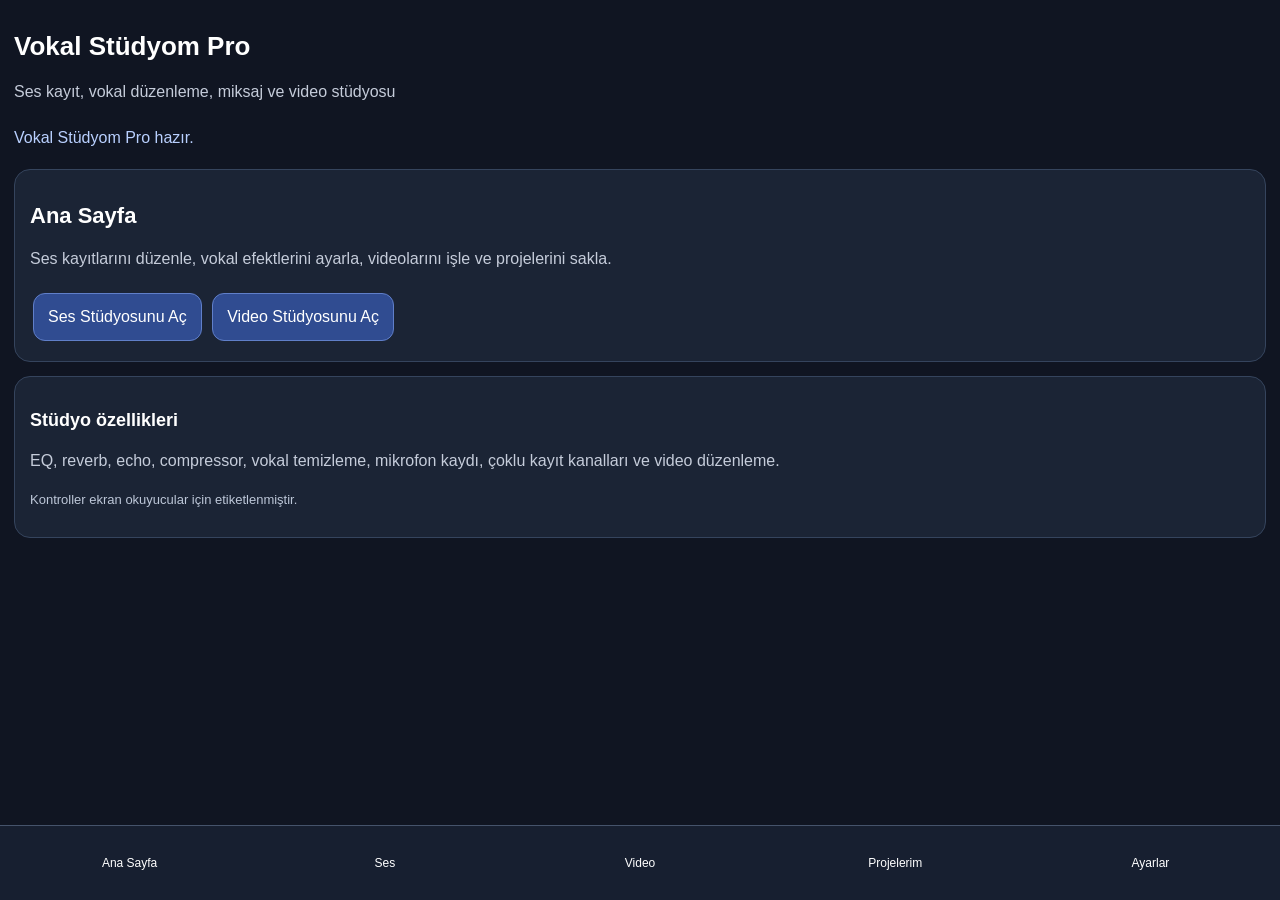
==== commit d85d2315: "Update index.html" ====
--- a/index.html
+++ b/index.html
@@ -1,5 +1,3 @@
-
-
 <!DOCTYPE html>
 
 <html lang="tr">
@@ -8,7 +6,7 @@
 
 <meta charset="UTF-8">
 
-<meta name="viewport" content="width=device-width, initial-scale=1, viewport-fit=cover">
+<meta name="viewport" content="width=device-width,initial-scale=1,viewport-fit=cover">
 
 <meta name="theme-color" content="#101522">
 
@@ -20,11 +18,9 @@
 
 *{box-sizing:border-box}
 
-body{margin:0;padding:14px 14px calc(100px + env(safe-area-inset-bottom));background:#101522}
-
-header{padding:12px 0}
-
-h1{font-size:26px}h2{font-size:21px}h3{font-size:17px}
+body{margin:0;padding:14px 14px 100px;background:#101522}
+
+h1{font-size:26px}h2{font-size:22px}h3{font-size:18px}
 
 p{color:#c5ccda;line-height:1.55}
 
@@ -37,17 +33,18 @@
 button.danger{background:#812e3a;border-color:#c35b68}
 
 button:focus,input:focus,select:focus,textarea:focus{outline:3px solid #ffd166;outline-offset:3px}
- .panel{background:#1b2435;border:1px solid #35445d;border-radius:16px;padding:15px;margin:14px 0}
-
-.control{margin:20px 0}
+
+.panel{background:#1b2435;border:1px solid #35445d;border-radius:16px;padding:15px;margin:14px 0}
+
+.control{margin:19px 0}
 
 .control label{display:block;font-weight:650;margin-bottom:8px}
 
-.control input[type=range]{display:block;width:100%;min-height:40px;accent-color:#80a5ff}
-
-.value{display:block;margin-top:5px;color:#b9d0ff;font-variant-numeric:tabular-nums}
-
-.help{font-size:13px;color:#bdc7d8;line-height:1.5;margin:5px 0}
+.control input[type=range]{display:block;width:100%;min-height:42px;accent-color:#80a5ff}
+
+.value{display:block;margin-top:5px;color:#b9d0ff}
+
+.help,.small{font-size:13px;color:#bdc7d8;line-height:1.5}
 
 input[type=file]{display:block;width:100%;min-height:48px;margin:12px 0;color:white}
 
@@ -69,12 +66,12 @@
 
 .notice{border-left:3px solid #80a5ff;padding:10px 12px;background:#202c42;border-radius:5px}
 
-.small{font-size:13px;color:#bdc7d8}
+.track{border:1px solid #536078;border-radius:12px;padding:12px;margin:12px 0}
+
+.track label{display:block;margin:8px 0}
 
 hr{border:0;border-top:1px solid #40506a;margin:20px 0}
 
-.lyric-line{padding:9px;border-bottom:1px solid #40506a}
-
 </style>
 
 </head>
@@ -99,7 +96,7 @@
 
 <h2>Ana Sayfa</h2>
 
-<p>Ses kayıtlarını düzenle, vokal efektlerini ayarla, videolarının sesini işle ve projelerini sakla.</p>
+<p>Ses kayıtlarını düzenle, vokal efektlerini ayarla, videolarını işle ve projelerini sakla.</p>
 
 <button onclick="showSection('audio')">Ses Stüdyosunu Aç</button>
 
@@ -108,11 +105,11 @@
 </div>
 
 <div class="panel">
- <h3>Stüdyo özellikleri</h3>
-
-<p>Beş bantlı ekolayzer, reverb, echo, compressor, stereo kontrolü, mikrofon kaydı, ses zamanlama, vokal efektleri ve video düzenleme.</p>
-
-<p class="small">Uygulama VoiceOver ile kullanılabilecek etiketli kontrollerle hazırlanmıştır.</p>
+
+<h3>Stüdyo özellikleri</h3>
+ <p>EQ, reverb, echo, compressor, vokal temizleme, mikrofon kaydı, çoklu kayıt kanalları ve video düzenleme.</p>
+
+<p class="small">Kontroller ekran okuyucular için etiketlenmiştir.</p>
 
 </div>
 
@@ -124,9 +121,7 @@
 
 <div class="panel">
 
-<h3>Ses dosyası yükleme</h3>
-
-<p class="help">Cihazından bir ses dosyası seç. Desteklenen biçimler tarayıcıya göre değişebilir.</p>
+<h3>1. Ses dosyası yükleme ve oynatma</h3>
 
 <label for="audioFile">Ses dosyası seç</label>
 
@@ -134,7 +129,7 @@
 
 <p id="fileInfo" class="small" aria-live="polite">Henüz dosya seçilmedi.</p>
 
-<audio id="player" controls preload="metadata">Tarayıcın ses oynatmayı desteklemiyor.</audio>
+<audio id="player" controls preload="metadata"></audio>
 
 <button onclick="playAudio()">Çal</button>
 
@@ -146,65 +141,17 @@
 
 <div class="panel">
 
-<h3>Şarkı başlangıç ve bitiş ayarları</h3>
-
-<div class="control">
-
-<label for="startDelay">Şarkı başlamadan önce bekleme süresi</label>
-
-<input id="startDelay" type="range" min="0" max="10" step="0.5" value="0">
-
-<output id="startDelayValue" class="value">0 saniye</output>
-
-<p class="help">Çalma ve dışa aktarma öncesinde belirlediğin süre kadar sessizlik ekler.</p>
-
-</div>
-
-<div class="control">
-
-<label for="fadeIn">Yumuşak başlangıç (Fade In)</label>
-
-<input id="fadeIn" type="range" min="0" max="10" step="0.5" value="0">
-
-<output id="fadeInValue" class="value">0 saniye</output>
-
-<p class="help">Şarkının sesini belirlediğin süre boyunca yavaşça yükseltir.</p>
-
-</div>
-
-<div class="control">
-
-<label for="fadeOut">Yumuşak bitiş (Fade Out)</label>
-
-<input id="fadeOut" type="range" min="0" max="15" step="0.5" value="0">
-
-<output id="fadeOutValue" class="value">0 saniye</output>
-
-<p class="help">Şarkının sonundaki ses seviyesini yavaşça azaltır.</p>
-
-</div>
-
-<div class="control">
-
-<label for="tailDuration">Şarkı bitince efektlerin uzama süresi</label>
-
-<input id="tailDuration" type="range" min="0" max="15" step="0.5" value="3">
-
-<output id="tailDurationValue" class="value">3 saniye</output>
-
-<p class="help">Şarkı bittikten sonra reverb ve echo seslerinin devam etmesi için kayıt süresini uzatır.</p>
-
-</div>
-
-</div>
-
-<div class="panel">
-
-<h3>Mikrofon kaydı</h3>
-
-<p class="help">Mikrofon kaydı, tarayıcının desteklediği durumlarda efekt zincirinden geçirilerek kaydedilir. Kayıt sırasında efekt ayarlarını değiştirebilirsin.</p>
-
-<button onclick="startMicRecording()">Mikrofon kaydını başlat</button>
+<h3>2. Mikrofon kaydı</h3>
+
+<p class="help">Mikrofon izni vermen gerekir. Canlı dinlemede kulaklık kullanman önerilir.</p>
+
+<button onclick="startMonitor(true)">Efektli canlı dinleme</button>
+
+<button class="secondary" onclick="startMonitor(false)">Efektsiz canlı dinleme</button>
+
+<button class="danger" onclick="stopMonitor()">Canlı dinlemeyi kapat</button>
+
+<button onclick="startMicRecording()">Yeni vokal kanalı kaydet</button>
 
 <button class="danger" onclick="stopMicRecording()">Kaydı bitir</button>
 
@@ -214,9 +161,179 @@
 
 <div class="panel">
 
-<h3>İşlenmiş ses dışa aktarma</h3>
-
-<p class="help">Yüklediğin ses dosyasını efektlerle birlikte kaydeder. Başlangıç gecikmesi, fade ve bitiş uzatması dışa aktarma işlemine uygulanır.</p>
+<h3>3. Kayıt kanalları</h3>
+
+<p class="help">Her mikrofon kaydı ayrı bir kanal olarak eklenir. En fazla 8 kanal oluşturulabilir.</p>
+
+<div id="tracks" aria-live="polite">Henüz kayıt kanalı yok.</div>
+
+<button class="secondary" onclick="playTracks()">Kanalları birlikte çal</button>
+
+<button class="secondary" onclick="stopTracks()">Kanalları durdur</button>
+
+<button onclick="exportTracks()">Kanalları miksleyip dışa aktar</button>
+
+<p id="trackStatus" class="small" aria-live="polite"></p>
+
+</div>
+
+<div class="panel">
+
+<h3>4. Başlangıç ve bitiş ayarları</h3>
+
+<div class="control"><label for="startDelay">Başlangıç gecikmesi</label><input id="startDelay" type="range" min="0" max="10" step=".1" value="0"><output id="startDelayValue" class="value">0 saniye</output></div>
+
+<div class="control"><label for="fadeIn">Fade In - Yumuşak başlangıç</label><input id="fadeIn" type="range" min="0" max="10" step=".1" value="0"><output id="fadeInValue" class="value">0 saniye</output></div>
+
+<div class="control"><label for="fadeOut">Fade Out - Yumuşak bitiş</label><input id="fadeOut" type="range" min="0" max="15" step=".1" value="0"><output id="fadeOutValue" class="value">0 saniye</output></div>
+
+<div class="control"><label for="tailDuration">Efekt kuyruğu</label><input id="tailDuration" type="range" min="0" max="15" step=".1" value="3"><output id="tailDurationValue" class="value">3 saniye</output></div>
+
+</div>
+
+<div class="panel">
+
+<h3>5. Beş bantlı ekolayzer</h3>
+
+<p class="help">Her bant -24 dB ile +24 dB arasında ayarlanabilir.</p>
+
+<div class="control"><label for="subBass">Alt bas</label><input id="subBass" type="range" min="-24" max="24" step=".5" value="0"><output id="subBassValue" class="value">0 dB</output></div>
+
+<div class="control"><label for="bass">Bas</label><input id="bass" type="range" min="-24" max="24" step=".5" value="0"><output id="bassValue" class="value">0 dB</output></div>
+
+<div class="control"><label for="mid">Orta frekans</label><input id="mid" type="range" min="-24" max="24" step=".5" value="0"><output id="midValue" class="value">0 dB</output></div>
+
+<div class="control"><label for="upperMid">Üst orta frekans</label><input id="upperMid" type="range" min="-24" max="24" step=".5" value="0"><output id="upperMidValue" class="value">0 dB</output></div>
+
+<div class="control"><label for="treble">Tiz</label><input id="treble" type="range" min="-24" max="24" step=".5" value="0"><output id="trebleValue" class="value">0 dB</output></div>
+
+</div>
+
+<div class="panel">
+
+<h3>6. Reverb - Ortam efekti</h3>
+
+<p class="help">Oda ve salon yankısı oluşturur.</p>
+
+<div class="control"><label for="reverbAmount">Reverb miktarı</label><input id="reverbAmount" type="range" min="0" max="100" step=".5" value="0"><output id="reverbAmountValue" class="value">0%</output></div>
+
+<div class="control"><label for="roomSize">Oda büyüklüğü</label><input id="roomSize" type="range" min="0" max="100" step=".5" value="40"><output id="roomSizeValue" class="value">40%</output></div>
+
+<div class="control"><label for="reverbTime">Reverb süresi</label><input id="reverbTime" type="range" min=".5" max="10" step=".5" value="2"><output id="reverbTimeValue" class="value">2 saniye</output></div>
+
+<div class="control"><label for="predelay">Ön gecikme</label><input id="predelay" type="range" min="0" max="200" step="1" value="20"><output id="predelayValue" class="value">20 ms</output></div>
+
+<div class="control"><label for="reverbBrightness">Reverb parlaklığı</label><input id="reverbBrightness" type="range" min="0" max="100" step=".5" value="50"><output id="reverbBrightnessValue" class="value">50%</output></div>
+
+</div>
+
+<div class="panel">
+
+<h3>7. Echo - Tekrarlı yankı</h3>
+
+<div class="control"><label for="echoAmount">Echo miktarı</label><input id="echoAmount" type="range" min="0" max="100" step=".5" value="0"><output id="echoAmountValue" class="value">0%</output></div>
+
+<div class="control"><label for="echoDelay">Echo gecikmesi</label><input id="echoDelay" type="range" min=".05" max="2" step=".05" value=".3"><output id="echoDelayValue" class="value">0.30 saniye</output></div>
+
+<div class="control"><label for="echoFeedback">Echo tekrar miktarı</label><input id="echoFeedback" type="range" min="0" max="85" step=".5" value="25"><output id="echoFeedbackValue" class="value">25%</output></div>
+
+</div>
+
+<div class="panel">
+
+<h3>8. Compressor - Dinamik kontrol</h3>
+
+<div class="control"><label for="compression">Compressor miktarı</label><input id="compression" type="range" min="0" max="100" step=".5" value="0"><output id="compressionValue" class="value">0%</output></div>
+
+<div class="control"><label for="threshold">Threshold</label><input id="threshold" type="range" min="-60" max="0" step=".5" value="-18"><output id="thresholdValue" class="value">-18 dB</output></div>
+
+<div class="control"><label for="ratio">Ratio</label><input id="ratio" type="range" min="1" max="20" step=".5" value="3"><output id="ratioValue" class="value">3:1</output></div>
+
+<div class="control"><label for="attack">Attack</label><input id="attack" type="range" min=".1" max="100" step=".5" value="10"><output id="attackValue" class="value">10 ms</output></div>
+
+<div class="control"><label for="release">Release</label><input id="release" type="range" min="10" max="1000" step="1" value="150"><output id="releaseValue" class="value">150 ms</output></div>
+
+<div class="control"><label for="makeupGain">Makeup Gain</label><input id="makeupGain" type="range" min="-24" max="24" step=".5" value="0"><output id="makeupGainValue" class="value">0 dB</output></div>
+ </div>
+
+<div class="panel">
+
+<h3>9. Vokal temizleme ve ton</h3>
+
+<div class="control"><label for="gate">Noise Gate miktarı</label><input id="gate" type="range" min="0" max="100" step=".5" value="0"><output id="gateValue" class="value">0%</output><p class="help">Sessiz bölümlerdeki sesi azaltır; gelişmiş yapay zekâ gürültü temizleme değildir.</p></div>
+
+<div class="control"><label for="deEss">Sert S seslerini azaltma</label><input id="deEss" type="range" min="0" max="100" step=".5" value="0"><output id="deEssValue" class="value">0%</output><p class="help">Üst frekansları basit filtreyle azaltır; profesyonel dinamik de-esser değildir.</p></div>
+
+<div class="control"><label for="presence">Vokal parlaklığı</label><input id="presence" type="range" min="-12" max="12" step=".5" value="0"><output id="presenceValue" class="value">0 dB</output></div>
+
+</div>
+
+<div class="panel">
+
+<h3>10. Stereo ve ses seviyeleri</h3>
+
+<div class="control"><label for="stereoWidth">Stereo genişliği</label><input id="stereoWidth" type="range" min="0" max="200" step=".5" value="100"><output id="stereoWidthValue" class="value">100%</output></div>
+
+<div class="control"><label for="leftLevel">Sol kanal seviyesi</label><input id="leftLevel" type="range" min="-24" max="12" step=".5" value="0"><output id="leftLevelValue" class="value">0 dB</output></div>
+
+<div class="control"><label for="rightLevel">Sağ kanal seviyesi</label><input id="rightLevel" type="range" min="-24" max="12" step=".5" value="0"><output id="rightLevelValue" class="value">0 dB</output></div>
+
+<div class="control"><label for="vocalLevel">Vokal seviyesi</label><input id="vocalLevel" type="range" min="-24" max="12" step=".5" value="0"><output id="vocalLevelValue" class="value">0 dB</output></div>
+
+<div class="control"><label for="masterLevel">Ana çıkış seviyesi</label><input id="masterLevel" type="range" min="-24" max="12" step=".5" value="0"><output id="masterLevelValue" class="value">0 dB</output></div>
+
+</div>
+
+<div class="panel">
+ <h3>11. Şarkı sözleri</h3>
+
+<label for="lyricText">Şarkı sözü satırı</label>
+
+<textarea id="lyricText" placeholder="Şarkı sözünü yaz"></textarea>
+
+<label for="lyricTime">Başlangıç zamanı (saniye)</label>
+
+<input id="lyricTime" type="number" min="0" step=".1" value="0">
+
+<button onclick="addLyric()">Söz satırını ekle</button>
+
+<div id="lyricsList" aria-live="polite"></div>
+
+</div>
+
+<div class="panel">
+
+<h3>12. Hazır efekt profilleri</h3>
+
+<label for="preset">Profil seç</label>
+
+<select id="preset">
+
+<option value="">Profil seçiniz</option>
+
+<option value="clean">Temiz vokal</option>
+
+<option value="warm">Sıcak vokal</option>
+
+<option value="stage">Sahne ve salon</option>
+
+<option value="echo">Echo vokal</option>
+
+<option value="radio">Radyo vokali</option>
+
+</select>
+
+<button onclick="applyPreset()">Profili uygula</button>
+
+<button class="secondary" onclick="resetEffects()">Efektleri sıfırla</button>
+
+</div>
+
+<div class="panel">
+
+<h3>13. İşlenmiş sesi dışa aktar</h3>
+
+<p class="help">Dışa aktarma biçimi tarayıcının MediaRecorder desteğine göre seçilir. MP3 desteği yoksa MP3 olarak kaydedildiği iddia edilmez.</p>
 
 <button onclick="exportProcessedAudio()">İşlenmiş sesi kaydet</button>
 
@@ -226,156 +343,6 @@
 
 </div>
 
-<div class="panel">
-
-<h3>Beş bantlı ekolayzer</h3>
-
-<p class="help">Frekans aralıklarını yükseltip azaltarak sesin tonunu şekillendirir.</p>
-
-<div class="control"><label for="subBass">Alt bas</label><input id="subBass" type="range" min="-24" max="24" step="0.5" value="0"><output id="subBassValue" class="value">0 dB</output><p class="help">En düşük frekansları kontrol eder.</p></div>
-
-<div class="control"><label for="bass">Bas</label><input id="bass" type="range" min="-24" max="24" step="0.5" value="0"><output id="bassValue" class="value">0 dB</output><p class="help">Sesin dolgunluğunu ve alt gövdesini değiştirir.</p></div>
-
-<div class="control"><label for="mid">Orta frekans</label><input id="mid" type="range" min="-24" max="24" step="0.5" value="0"><output id="midValue" class="value">0 dB</output><p class="help">Vokalın gövdesini ve anlaşılabilirliğini etkiler.</p></div>
-
-<div class="control"><label for="upperMid">Üst orta frekans</label><input id="upperMid" type="range" min="-24" max="24" step="0.5" value="0"><output id="upperMidValue" class="value">0 dB</output><p class="help">Vokalın belirginliğini ve öne çıkmasını etkiler.</p></div>
-
-<div class="control"><label for="treble">Tiz</label><input id="treble" type="range" min="-24" max="24" step="0.5" value="0"><output id="trebleValue" class="value">0 dB</output><p class="help">Üst frekansların parlaklığını ayarlar.</p></div>
-
-</div>
-
-<div class="panel">
-
-<h3>Reverb - Ortam efekti</h3>
-
-<p class="help">Sese oda, salon veya geniş mekân hissi verir.</p>
-
-<div class="control"><label for="reverbAmount">Reverb miktarı</label><input id="reverbAmount" type="range" min="0" max="100" step="0.5" value="0"><output id="reverbAmountValue" class="value">0%</output><p class="help">Orijinal sese eklenecek yankılı ses miktarıdır.</p></div>
-
-<div class="control"><label for="roomSize">Oda büyüklüğü</label><input id="roomSize" type="range" min="0" max="100" step="0.5" value="40"><output id="roomSizeValue" class="value">40%</output><p class="help">Yankının küçük oda veya büyük salon hissini belirler.</p></div>
-
-<div class="control"><label for="reverbTime">Reverb süresi</label><input id="reverbTime" type="range" min="0.5" max="10" step="0.5" value="2"><output id="reverbTimeValue" class="value">2 saniye</output><p class="help">Yankının ne kadar süre devam edeceğini belirler.</p></div>
-
-<div class="control"><label for="predelay">Ön gecikme</label><input id="predelay" type="range" min="0" max="200" step="0.5" value="20"><output id="predelayValue" class="value">20 ms</output><p class="help">Doğrudan ses ile reverb arasındaki bekleme süresidir.</p></div>
-
-<div class="control"><label for="reverbBrightness">Reverb parlaklığı</label><input id="reverbBrightness" type="range" min="0" max="100" step="0.5" value="50"><output id="reverbBrightnessValue" class="value">50%</output><p class="help">Yankının tiz veya koyu duyulmasını ayarlar.</p></div>
-
-</div>
-
-<div class="panel">
-
-<h3>Echo - Tekrarlı yankı</h3>
-
-<p class="help">Sesin belirli aralıklarla tekrar duyulmasını sağlar.</p>
-
-<div class="control"><label for="echoAmount">Echo miktarı</label><input id="echoAmount" type="range" min="0" max="100" step="0.5" value="0"><output id="echoAmountValue" class="value">0%</output><p class="help">Tekrarlanan sesin ana sese göre seviyesidir.</p></div>
-
-<div class="control"><label for="echoDelay">Gecikme süresi</label><input id="echoDelay" type="range" min="0.05" max="2" step="0.05" value="0.3"><output id="echoDelayValue" class="value">0.30 saniye</output><p class="help">Tekrarların arasındaki zaman aralığıdır.</p></div>
-
-<div class="control"><label for="echoFeedback">Tekrar miktarı</label><input id="echoFeedback" type="range" min="0" max="85" step="0.5" value="25"><output id="echoFeedbackValue" class="value">25%</output><p class="help">Yankının kaç kez ve ne kadar süre devam edeceğini etkiler.</p></div>
-
-</div>
-
-<div class="panel">
-
-<h3>Compressor - Dinamik kontrol</h3>
-
-<p class="help">Yüksek ve düşük ses seviyeleri arasındaki farkı azaltır.</p>
-
-<div class="control"><label for="compression">Compressor miktarı</label><input id="compression" type="range" min="0" max="100" step="0.5" value="0"><output id="compressionValue" class="value">0%</output><p class="help">Sıkıştırma etkisinin ne kadar uygulanacağını belirler.</p></div>
-
-<div class="control"><label for="threshold">Threshold</label><input id="threshold" type="range" min="-60" max="0" step="0.5" value="-18"><output id="thresholdValue" class="value">-18 dB</output><p class="help">Compressor'ın hangi ses seviyesinden itibaren çalışacağını belirler.</p></div>
-
-<div class="control"><label for="ratio">Compression Ratio</label><input id="ratio" type="range" min="1" max="20" step="0.5" value="3"><output id="ratioValue" class="value">3:1</output><p class="help">Eşik aşıldığında sesin ne kadar sıkıştırılacağını belirler.</p></div>
-
-<div class="control"><label for="attack">Attack</label><input id="attack" type="range" min="0.1" max="100" step="0.5" value="10"><output id="attackValue" class="value">10 ms</output><p class="help">Compressor'ın sese ne kadar hızlı tepki vereceğidir.</p></div>
-
-<div class="control"><label for="release">Release</label><input id="release" type="range" min="10" max="1000" step="0.5" value="150"><output id="releaseValue" class="value">150 ms</output><p class="help">Sıkıştırmanın ne kadar sürede bırakılacağını belirler.</p></div>
-
-<div class="control"><label for="makeupGain">Makeup Gain</label><input id="makeupGain" type="range" min="-24" max="24" step="0.5" value="0"><output id="makeupGainValue" class="value">0 dB</output><p class="help">Sıkıştırma sonrasında genel ses seviyesini telafi eder.</p></div>
-
-</div>
-
-<div class="panel">
-
-<h3>Vokal temizleme ve ton</h3>
-
-<div class="control"><label for="gate">Noise Gate miktarı</label><input id="gate" type="range" min="0" max="100" step="0.5" value="0"><output id="gateValue" class="value">0%</output><p class="help">Ses seviyesi belirli bir eşiğin altına indiğinde sesi azaltır. Bu özellik profesyonel spektral gürültü temizleme değildir.</p></div>
-
-<div class="control"><label for="deEss">Sert S seslerini azaltma</label><input id="deEss" type="range" min="0" max="100" step="0.5" value="0"><output id="deEssValue" class="value">0%</output><p class="help">Üst frekanslardaki sert sesleri basit bir filtreyle azaltır; gelişmiş de-esser değildir.</p></div>
-
-<div class="control"><label for="presence">Vokal parlaklığı</label><input id="presence" type="range" min="-12" max="12" step="0.5" value="0"><output id="presenceValue" class="value">0 dB</output><p class="help">Vokalın öne çıkmasına yardımcı olan üst orta frekansları ayarlar.</p></div>
-
-</div>
-
-<div class="panel">
-
-<h3>Stereo ve ses seviyeleri</h3>
-
-<div class="control"><label for="stereoWidth">Stereo genişliği</label><input id="stereoWidth" type="range" min="0" max="200" step="0.5" value="100"><output id="stereoWidthValue" class="value">100%</output><p class="help">Sol ve sağ kanal arasındaki genişlik algısını değiştirir.</p></div>
-
-<div class="control"><label for="leftLevel">Sol kanal seviyesi</label><input id="leftLevel" type="range" min="-24" max="12" step="0.5" value="0"><output id="leftLevelValue" class="value">0 dB</output><p class="help">Sol kanalın ses seviyesini ayarlar.</p></div>
-
-<div class="control"><label for="rightLevel">Sağ kanal seviyesi</label><input id="rightLevel" type="range" min="-24" max="12" step="0.5" value="0"><output id="rightLevelValue" class="value">0 dB</output><p class="help">Sağ kanalın ses seviyesini ayarlar.</p></div>
-
-<div class="control"><label for="vocalLevel">Vokal seviyesi</label><input id="vocalLevel" type="range" min="-24" max="12" step="0.5" value="0"><output id="vocalLevelValue" class="value">0 dB</output><p class="help">Efektlerden sonraki vokal seviyesini ayarlar.</p></div>
-
-<div class="control"><label for="masterLevel">Ana çıkış seviyesi</label><input id="masterLevel" type="range" min="-24" max="12" step="0.5" value="0"><output id="masterLevelValue" class="value">0 dB</output><p class="help">Stüdyonun genel ses çıkışını ayarlar.</p></div>
-
-</div>
-
-<div class="panel">
-
-<h3>Şarkı sözleri ve zamanlama</h3>
-
-<p class="help">Şarkı sözlerini satır satır ekleyebilir ve her satıra başlangıç zamanı verebilirsin. Bu özellik manuel zamanlamadır; otomatik söz tanıma yapmaz.</p>
-
-<label for="lyricText">Şarkı sözü satırı</label>
-
-<textarea id="lyricText" placeholder="Şarkı sözünü buraya yaz"></textarea>
-
-<label for="lyricTime">Satırın başlayacağı saniye</label>
-
-<input id="lyricTime" type="number" min="0" step="0.1" value="0">
-
-<button onclick="addLyric()">Söz satırını ekle</button>
-
-<div id="lyricsList" aria-live="polite"></div>
-
-</div>
-
-<div class="panel">
-
-<h3>Hazır efekt profilleri</h3>
-
-<label for="preset">Profil seç</label>
-
-<select id="preset">
-
-<option value="">Profil seçiniz</option>
-
-<option value="clean">Temiz vokal</option>
-
-<option value="warm">Sıcak vokal</option>
-
-<option value="stage">Sahne ve salon</option>
-
-<option value="echo">Echo vokal</option>
-
-<option value="radio">Radyo vokali</option>
-
-</select>
-
-<button onclick="applyPreset()">Profili uygula</button>
-
-<button class="secondary" onclick="resetEffects()">Bütün efektleri sıfırla</button>
-
-<button class="secondary" onclick="saveProject()">Ayarları kaydet</button>
-
-<button class="secondary" onclick="loadProject()">Kayıtlı ayarları yükle</button>
-
-</div>
-
 </section>
 
 <section id="video" hidden>
@@ -386,13 +353,11 @@
 
 <h3>Video içe aktarma</h3>
 
-<p class="help">Cihazından video seç. Video önizlemesi ve ses oynatma tarayıcının desteklediği biçimlere bağlıdır.</p>
-
 <label for="videoFile">Video dosyası seç</label>
 
 <input id="videoFile" type="file" accept="video/*">
 
-<p id="videoInfo" class="small" aria-live="polite">Henüz video seçilmedi.</p>
+<p id="videoInfo" class="small">Henüz video seçilmedi.</p>
 
 <video id="videoPlayer" controls playsinline preload="metadata"></video>
 
@@ -402,45 +367,33 @@
 
 <h3>Video başlangıç ve bitiş noktaları</h3>
 
-<div class="control">
-
 <label for="videoStart">Başlangıç zamanı (saniye)</label>
 
-<input id="videoStart" type="number" min="0" step="0.1" value="0">
-
-<p class="help">Videonun dışa aktarılacak bölümünün başlangıç noktasını belirler.</p>
-
-</div>
-
-<div class="control">
+<input id="videoStart" type="number" min="0" step=".1" value="0">
 
 <label for="videoEnd">Bitiş zamanı (saniye)</label>
 
-<input id="videoEnd" type="number" min="0" step="0.1" value="0">
-
-<p class="help">Videonun dışa aktarılacak bölümünün son noktasını belirler. 0 değeri video süresinin sonunu kullanır.</p>
-
-</div>
-
-<button onclick="previewVideoTrim()">Seçilen bölümü önizle</button>
-
-<button class="secondary" onclick="setVideoStart()">Mevcut zamanı başlangıç yap</button>
-
-<button class="secondary" onclick="setVideoEnd()">Mevcut zamanı bitiş yap</button>
-
-</div>
-
-<div class="panel">
-
-<h3>Videoyu dışa aktar</h3>
-
-<p class="notice small">Video dışa aktarma, tarayıcının video yakalama ve MediaRecorder desteğine bağlıdır. iPhone Safari bu özellikleri desteklemiyorsa uygulama işlemin desteklenmediğini bildirir.</p>
+<input id="videoEnd" type="number" min="0" step=".1" value="0">
+
+<button onclick="setVideoStart()">Mevcut zamanı başlangıç yap</button>
+
+<button onclick="setVideoEnd()">Mevcut zamanı bitiş yap</button>
+
+<button class="secondary" onclick="previewVideoTrim()">Seçilen bölümü önizle</button>
+
+</div>
+
+<div class="panel">
+
+<h3>Video dışa aktarma</h3>
+
+<p class="notice small">Video dışa aktarma tarayıcı desteğine bağlıdır. iPhone Safari desteklemezse işlem yapılamaz.</p>
 
 <button onclick="exportVideo()">Kırpılmış videoyu dışa aktar</button>
 
 <button class="danger" onclick="stopVideoExport()">Dışa aktarmayı durdur</button>
 
-<p id="videoStatus" class="small" aria-live="polite">Video işlemi bekliyor.</p>
+<p id="videoStatus" class="small" aria-live="polite"></p>
 
 </div>
 
@@ -452,11 +405,21 @@
 
 <div class="panel">
 
-<p>Ses efekt ayarlarını bu cihazın tarayıcısında saklayabilirsin. Tarayıcı verileri silinirse kayıtlı ayarlar da silinebilir.</p>
-
-<button onclick="saveProject()">Mevcut ayarları kaydet</button>
-
-<button class="secondary" onclick="loadProject()">Ayarları geri yükle</button>
+<h3>Proje kaydetme ve yükleme</h3>
+
+<p>Proje ayarları ve kayıt kanalları bu cihazın tarayıcısında saklanır. Tarayıcı verilerini silersen kayıtlar kaybolabilir.</p>
+
+<button onclick="saveProject()">Projeyi kaydet</button>
+
+<button class="secondary" onclick="loadProject()">Projeyi yükle</button>
+
+<button class="secondary" onclick="exportProject()">Proje dosyasını dışa aktar</button>
+
+<label for="projectFile">Proje dosyasını içe aktar</label>
+
+<input id="projectFile" type="file" accept=".json,application/json">
+
+<p id="projectStatus" class="small" aria-live="polite"></p>
 
 </div>
 
@@ -480,13 +443,13 @@
 
 <h3>Teknik bilgilendirme</h3>
 
-<p class="small">Ses işleme Web Audio API ile yapılır. Bazı efektlerin çalışma şekli profesyonel stüdyo yazılımlarındaki gelişmiş DSP sistemlerinden farklıdır.</p>
-
-<p class="small">Noise Gate, sessiz bölümlerdeki sesi azaltır; spektral gürültü temizleme değildir. Pitch correction ve otomatik autotune bu sürümde bulunmaz.</p>
-
-<p class="small">Video dışa aktarma iOS Safari sürümüne bağlıdır. Destek yoksa video dosyası oluşturulamaz.</p>
-
-<p class="small">Claude veya başka bir yapay zekâ servisine otomatik veri gönderilmez.</p>
+<p class="small">Ses işleme Web Audio API kullanır. Tarayıcı desteği cihaz ve sürüme göre değişebilir.</p>
+
+<p class="small">Pitch correction, otomatik autotune ve yapay zekâ ses analizi bu sürümde bulunmaz.</p>
+
+<p class="small">Noise Gate basit seviye kontrolüdür; profesyonel spektral gürültü temizleme değildir.</p>
+
+<p class="small">Proje verileri tarayıcının yerel depolama alanında tutulur.</p>
 
 </div>
 
@@ -512,309 +475,239 @@
 
 "use strict";
 
-const $ = id => document.getElementById(id);
-
-const player = $("player");
-
-const video = $("videoPlayer");
-
-const statusBox = $("status");
-
-let context = null;
-
-let graphs = new WeakMap();
-
-let activeGraph = null;
-
-let micStream = null;
-
-let micRecorder = null;
-
-let micChunks = [];
-
-let exportRecorder = null;
-
-let exportChunks = [];
-
-let exportTimer = null;
-
-let exportUrl = null;
-
-let audioUrl = null;
-
-let videoUrl = null;
-
-let videoRecorder = null;
-
-let videoCanvasStream = null;
-
-let videoAudioContext = null;
-
-let videoSource = null;
-
-let videoAnimation = null;
-
-let videoStopTimer = null;
-
-let lyrics = [];
-
-const ids = [
-
-"subBass","bass","mid","upperMid","treble",
-
-"reverbAmount","roomSize","reverbTime","predelay","reverbBrightness",
-
-"echoAmount","echoDelay","echoFeedback","compression","threshold",
-
-"ratio","attack","release","makeupGain","gate","deEss","presence",
- "stereoWidth","leftLevel","rightLevel","vocalLevel","masterLevel",
-
-"startDelay","fadeIn","fadeOut","tailDuration"
-
-];
-
-function announce(message){statusBox.textContent=message;}
+const $=id=>document.getElementById(id);
+
+const player=$("player"),video=$("videoPlayer");
+
+let ctx=null,audioUrl=null,videoUrl=null,micStream=null,micRecorder=null,micChunks=[];
+
+let monitorSource=null,monitorGraph=null,monitorGain=null;
+
+let playerGraph=null,videoGraph=null,exportRecorder=null,exportChunks=[],exportTimer=null;
+
+let videoRecorder=null,videoStream=null,videoTimer=null,videoAnimation=null;
+
+let tracks=[],lyrics=[],impulseKey="",impulseBuffer=null;
+
+const ids=["startDelay","fadeIn","fadeOut","tailDuration","subBass","bass","mid","upperMid","treble","reverbAmount","roomSize","reverbTime","predelay","reverbBrightness","echoAmount","echoDelay","echoFeedback","compression","threshold","ratio","attack","release","makeupGain","gate","deEss","presence","stereoWidth","leftLevel","rightLevel","vocalLevel","masterLevel"];
+
+const db=v=>Math.pow(10,v/20);
+
+function announce(s){$("status").textContent=s;}
 
 function showSection(name){
 
-["home","audio","video","projects","settings"].forEach(id=>$(id).hidden=id!==name);
-
-const heading=$(name).querySelector("h2");
-
-if(heading){heading.setAttribute("tabindex","-1");heading.focus();}
-
-announce(name==="home"?"Ana sayfa açıldı.":name==="audio"?"Ses stüdyosu açıldı.":name==="video"?"Video stüdyosu açıldı.":name==="projects"?"Projelerim açıldı.":"Ayarlar açıldı.");
-
-}
-
-function dbGain(db){return Math.pow(10,db/20);}
-
-function outputText(id,value){
-
-if(id==="echoDelay")return value.toFixed(2)+" saniye";
-
-if(id==="ratio")return value.toFixed(1)+":1";
-
-if(["reverbTime","startDelay","fadeIn","fadeOut","tailDuration"].includes(id))return value.toFixed(1)+" saniye";
-
-if(["predelay","attack","release"].includes(id))return value.toFixed(1)+" ms";
- if(["subBass","bass","mid","upperMid","treble","threshold","makeupGain","presence","leftLevel","rightLevel","vocalLevel","masterLevel"].includes(id))return value.toFixed(1)+" dB";
-
-return value.toFixed(1)+"%";
-
-}
-
-function updateOutput(id){
-
-const input=$(id);
-
-const output=$(id+"Value");
-
-if(input&&output)output.textContent=outputText(id,Number(input.value));
-
-}
-
-function makeImpulse(ctx,seconds,size){
-
-const length=Math.max(1,Math.floor(ctx.sampleRate*seconds));
-
-const buffer=ctx.createBuffer(2,length,ctx.sampleRate);
+["home","audio","video","projects","settings"].forEach(x=>$(x).hidden=x!==name);
+
+const h=$(name).querySelector("h2");if(h){h.setAttribute("tabindex","-1");h.focus();}
+
+announce(name+" bölümü açıldı.");
+
+}
+
+function outputText(id,v){
+
+if(["startDelay","fadeIn","fadeOut","tailDuration","reverbTime"].includes(id))return v.toFixed(1)+" saniye";
+
+if(id==="echoDelay")return v.toFixed(2)+" saniye";
+
+if(id==="ratio")return v.toFixed(1)+":1";
+
+if(["predelay","attack","release"].includes(id))return v.toFixed(1)+" ms";
+ if(["subBass","bass","mid","upperMid","treble","threshold","makeupGain","presence","leftLevel","rightLevel","vocalLevel","masterLevel"].includes(id))return v.toFixed(1)+" dB";
+
+return v.toFixed(1)+"%";
+
+}
+
+function updateOutput(id){const e=$(id),o=$(id+"Value");if(e&&o)o.textContent=outputText(id,Number(e.value));}
+
+function makeImpulse(seconds,size){
+
+if(!ctx)return null;
+
+const key=seconds+"-"+size+"-"+ctx.sampleRate;
+
+if(key===impulseKey&&impulseBuffer)return impulseBuffer;
+
+const len=Math.max(1,Math.floor(ctx.sampleRate*seconds));
+
+const b=ctx.createBuffer(2,len,ctx.sampleRate);
 
 for(let c=0;c<2;c++){
 
-const data=buffer.getChannelData(c);
-
-for(let i=0;i<length;i++){
-
-const fade=Math.pow(1-i/length,2+size*4);
-
-data[i]=(Math.random()*2-1)*fade;
-
-}
-
-}
-
-return buffer;
-
-}
-
-function buildGraph(element){
-
-if(!element||!element.src)return null;
-
-if(graphs.has(element))return graphs.get(element);
+const d=b.getChannelData(c);
+
+for(let i=0;i<len;i++)d[i]=(Math.random()*2-1)*Math.pow(1-i/len,2+size*4);
+
+}
+
+impulseKey=key;impulseBuffer=b;return b;
+
+}
+
+async function ensureContext(){
 
 const AC=window.AudioContext||window.webkitAudioContext;
 
-if(!AC){announce("Bu tarayıcı Web Audio özelliğini desteklemiyor.");return null;}
+if(!AC)throw new Error("Web Audio desteklenmiyor.");
+
+if(!ctx)ctx=new AC();
+
+if(ctx.state==="suspended")await ctx.resume();
+
+}
+
+function buildGraph(source){
+
+const filters=[],freqs=[60,180,600,2500,9000],types=["lowshelf","peaking","peaking","peaking","highshelf"];
+
+let node=source;
+
+freqs.forEach((f,i)=>{
+
+const q=ctx.createBiquadFilter();q.type=types[i];q.frequency.value=f;q.Q.value=1;node.connect(q);node=q;filters.push(q);
+
+});
+
+const presence=ctx.createBiquadFilter();presence.type="peaking";presence.frequency.value=4200;presence.Q.value=1;node.connect(presence);
+
+const dry=ctx.createGain(),pre=ctx.createDelay(.25),conv=ctx.createConvolver(),tone=ctx.createBiquadFilter(),wet=ctx.createGain();
+
+const echo=ctx.createDelay(2.1),feedback=ctx.createGain(),echoWet=ctx.createGain();
+
+const mix=ctx.createGain(),comp=ctx.createDynamicsCompressor(),makeup=ctx.createGain(),vocal=ctx.createGain(),master=ctx.createGain();
+
+const destination=ctx.createMediaStreamDestination();
+
+const output=ctx.createGain();
+
+presence.connect(dry);dry.connect(mix);
+ presence.connect(pre);pre.connect(conv);conv.connect(tone);tone.connect(wet);wet.connect(mix);
+
+presence.connect(echo);echo.connect(feedback);feedback.connect(echo);echo.connect(echoWet);echoWet.connect(mix);
+
+mix.connect(comp);comp.connect(makeup);makeup.connect(vocal);vocal.connect(master);master.connect(output);
+
+output.connect(ctx.destination);output.connect(destination);
+
+const g={filters,presence,dry,pre,conv,tone,wet,echo,feedback,echoWet,comp,makeup,vocal,master,output,destination};
+
+applyGraph(g);return g;
+
+}
+
+function applyGraph(g){
+
+if(!g||!ctx)return;
+
+const p=(a,v)=>a.setTargetAtTime(v,ctx.currentTime,.025);
+
+["subBass","bass","mid","upperMid","treble"].forEach((id,i)=>p(g.filters[i].gain,+$(id).value));
+
+p(g.presence.gain,+$("presence").value);
+
+p(g.dry.gain,1);
+
+p(g.wet.gain,+$("reverbAmount").value/100);
+
+p(g.pre.delayTime,+$("predelay").value/1000);
+
+p(g.tone.gain,(+$("reverbBrightness").value-50)*.24);
+ g.conv.buffer=makeImpulse(+$("reverbTime").value,+$("roomSize").value/100);
+
+p(g.echo.delayTime,+$("echoDelay").value);
+
+p(g.feedback.gain,+$("echoFeedback").value/100);
+
+p(g.echoWet.gain,+$("echoAmount").value/100);
+
+const amount=+$("compression").value/100;
+
+p(g.comp.threshold,+$("threshold").value);
+
+p(g.comp.ratio,1+(+$("ratio").value-1)*amount);
+
+p(g.comp.attack,+$("attack").value/1000);
+
+p(g.comp.release,+$("release").value/1000);
+
+p(g.makeup.gain,db(+$("makeupGain").value));
+
+p(g.vocal.gain,db(+$("vocalLevel").value));
+
+p(g.master.gain,1);
+
+p(g.output.gain,db(+$("masterLevel").value));
+
+}
+
+async function buildPlayerGraph(){
+
+await ensureContext();
+
+if(!playerGraph){
+
+const source=ctx.createMediaElementSource(player);
+
+playerGraph=buildGraph(source);
+
+}
+
+applyGraph(playerGraph);return playerGraph;
+
+}
+
+async function playAudio(){
+
+if(!player.src)return announce("Önce ses dosyası seç.");
 
 try{
- if(!context)context=new AC();
-
-const source=context.createMediaElementSource(element);
-
-const eq=[];
-
-const freqs=[60,180,600,2500,9000];
-
-const types=["lowshelf","peaking","peaking","peaking","highshelf"];
-
-let previous=source;
-
-freqs.forEach((freq,i)=>{
-
-const f=context.createBiquadFilter();
-
-f.type=types[i];f.frequency.value=freq;f.Q.value=1;
-
-previous.connect(f);previous=f;eq.push(f);
+
+await buildPlayerGraph();player.pause();player.currentTime=0;
+
+const delay=+$("startDelay").value;
+
+if(delay)await new Promise(r=>setTimeout(r,delay*1000));
+
+await player.play();announce("Ses çalıyor.");
+
+}catch(e){announce("Ses başlatılamadı: "+e.message);}
+
+}
+
+function pauseAudio(){player.pause();announce("Ses duraklatıldı.");}
+
+function stopAudio(){player.pause();player.currentTime=0;announce("Ses başa alındı.");}
+
+$("audioFile").addEventListener("change",async e=>{
+
+const f=e.target.files&&e.target.files[0];if(!f)return;
+
+if(!f.type.startsWith("audio/"))return announce("Geçerli bir ses dosyası seç.");
+
+if(audioUrl)URL.revokeObjectURL(audioUrl);
+
+audioUrl=URL.createObjectURL(f);player.src=audioUrl;player.load();
+
+$("fileInfo").textContent="Dosya: "+f.name+"; boyut: "+(f.size/1048576).toFixed(2)+" MB.";
+
+playerGraph=null;
+
+announce("Ses dosyası yüklendi.");
 
 });
 
-const presence=context.createBiquadFilter();
-
-presence.type="peaking";presence.frequency.value=4200;presence.Q.value=1;
-
-previous.connect(presence);previous=presence;
-
-const dry=context.createGain();
-
-const convolver=context.createConvolver();
-
-const pre=context.createDelay(0.25);
-
-const tone=context.createBiquadFilter();tone.type="highshelf";
-
-const wet=context.createGain();
-
-const echo=context.createDelay(2.1);
-
-const feedback=context.createGain();
-
-const echoWet=context.createGain();
-
-const mix=context.createGain();
-
-const comp=context.createDynamicsCompressor();
-
-const makeup=context.createGain();
-
-const vocal=context.createGain();
-
-const master=context.createGain();
-
-const destination=context.createMediaStreamDestination();
-
-previous.connect(dry);dry.connect(mix);
-
-previous.connect(pre);pre.connect(convolver);convolver.connect(tone);tone.connect(wet);wet.connect(mix);
-
-previous.connect(echo);echo.connect(feedback);feedback.connect(echo);echo.connect(echoWet);echoWet.connect(mix);
-
-mix.connect(comp);comp.connect(makeup);makeup.connect(vocal);vocal.connect(master);
-
-const splitter=context.createChannelSplitter(2);
-
-const merger=context.createChannelMerger(2);
-
-const ll=context.createGain(),lr=context.createGain(),rl=context.createGain(),rr=context.createGain();
-
-master.connect(splitter);
-
-splitter.connect(ll,0);splitter.connect(lr,0);
-
-splitter.connect(rl,1);splitter.connect(rr,1);
-
-ll.connect(merger,0,0);lr.connect(merger,0,1);
-
-rl.connect(merger,0,0);rr.connect(merger,0,1);
-
-const output=context.createGain();
- merger.connect(output);output.connect(context.destination);output.connect(destination);
-
-const graph={source,eq,presence,dry,convolver,pre,tone,wet,echo,feedback,echoWet,comp,makeup,vocal,master,ll,lr,rl,rr,output,destination,element};
-
-graphs.set(element,graph);
-
-applyGraph(graph);
-
-return graph;
-
-}catch(error){announce("Ses motoru başlatılamadı: "+error.message);return null;}
-
-}
-
-function applyGraph(g){
-
-if(!g||!context)return;
-
-const p=(param,value)=>param.setTargetAtTime(value,context.currentTime,0.02);
-
-["subBass","bass","mid","upperMid","treble"].forEach((id,i)=>p(g.eq[i].gain,Number($(id).value)));
-
-p(g.presence.gain,Number($("presence").value));
-
-p(g.dry.gain,1);
-
-p(g.wet.gain,Number($("reverbAmount").value)/100);
-
-p(g.pre.delayTime,Number($("predelay").value)/1000);
-
-p(g.tone.gain,(Number($("reverbBrightness").value)-50)*0.24);
-
-g.convolver.buffer=makeImpulse(context,Number($("reverbTime").value),Number($("roomSize").value)/100);
- p(g.echo.delayTime,Number($("echoDelay").value));
-
-p(g.feedback.gain,Math.min(.85,Number($("echoFeedback").value)/100));
-
-p(g.echoWet.gain,Number($("echoAmount").value)/100);
-
-const amount=Number($("compression").value)/100;
-
-p(g.comp.threshold,Number($("threshold").value));
-
-p(g.comp.ratio,1+(Number($("ratio").value)-1)*amount);
-
-p(g.comp.attack,Number($("attack").value)/1000);
-
-p(g.comp.release,Number($("release").value)/1000);
-
-p(g.makeup.gain,dbGain(Number($("makeupGain").value)));
-
-p(g.vocal.gain,dbGain(Number($("vocalLevel").value)));
-
-const width=Number($("stereoWidth").value)/100;
-
-const left=dbGain(Number($("leftLevel").value));
-
-const right=dbGain(Number($("rightLevel").value));
-
-p(g.ll.gain,(1+width)*.5*left);
-
-p(g.lr.gain,(1-width)*.5*left);
-
-p(g.rl.gain,(1-width)*.5*right);
-
-p(g.rr.gain,(1+width)*.5*right);
-
-p(g.output.gain,dbGain(Number($("masterLevel").value)));
-
-}
-
-function updateAllGraphs(){
-
-if(player.src){const g=buildGraph(player);if(g)applyGraph(g);}
- if(video.src){const g=buildGraph(video);if(g)applyGraph(g);}
-
-}
-
 ids.forEach(id=>{
 
 $(id).addEventListener("input",()=>{
 
 updateOutput(id);
 
-updateAllGraphs();
+if(playerGraph)applyGraph(playerGraph);
+
+if(videoGraph)applyGraph(videoGraph);
+ if(monitorGraph)applyGraph(monitorGraph);
 
 });
 
@@ -822,598 +715,667 @@
 
 });
 
-async function activateElement(element){
-
-const g=buildGraph(element);
-
-if(!g)return false;
-
-activeGraph=g;
-
-try{if(context.state==="suspended")await context.resume();return true;}
-
-catch(error){announce("Ses motoru başlatılamadı: "+error.message);return false;}
-
-}
-
-async function playAudio(){
-
-if(!player.src){announce("Önce ses dosyası seçmelisin.");return;}
-
-if(!await activateElement(player))return;
+function supportedMime(){
+
+if(!window.MediaRecorder)return "";
+
+return ["audio/mp4","audio/webm;codecs=opus","audio/webm","audio/ogg;codecs=opus"].find(x=>MediaRecorder.isTypeSupported(x))||"";
+
+}
+
+function extension(m){return m.includes("mp4")?"m4a":m.includes("ogg")?"ogg":"webm";}
+
+async function getMic(){
+
+if(!navigator.mediaDevices?.getUserMedia)throw new Error("Mikrofon erişimi desteklenmiyor.");
+
+return navigator.mediaDevices.getUserMedia({audio:{echoCancellation:false,noiseSuppression:false,autoGainControl:false}});
+
+}
+
+async function startMonitor(withEffects){
 
 try{
 
+await ensureContext();
+
+if(!micStream)micStream=await getMic();
+
+if(monitorSource)monitorSource.disconnect();
+
+monitorSource=ctx.createMediaStreamSource(micStream);
+
+if(withEffects){
+
+monitorGraph=buildGraph(monitorSource);
+
+monitorGain=null;
+
+}else{
+ monitorGraph=null;monitorGain=ctx.createGain();monitorGain.gain.value=db(+$("masterLevel").value);
+
+monitorSource.connect(monitorGain);monitorGain.connect(ctx.destination);
+
+}
+
+$("micStatus").textContent=withEffects?"Efektli canlı dinleme açık.":"Efektsiz canlı dinleme açık.";
+
+announce("Canlı mikrofon dinlemesi başladı. Kulaklık kullan.");
+
+}catch(e){announce("Mikrofon açılamadı: "+e.message);}
+
+}
+
+function stopMonitor(){
+
+if(monitorSource){try{monitorSource.disconnect();}catch(e){}monitorSource=null;}
+
+if(monitorGraph){try{monitorGraph.output.disconnect();}catch(e){}monitorGraph=null;}
+
+if(monitorGain){try{monitorGain.disconnect();}catch(e){}monitorGain=null;}
+
+if(micStream&&!micRecorder){micStream.getTracks().forEach(t=>t.stop());micStream=null;}
+
+$("micStatus").textContent="Canlı dinleme kapalı.";announce("Canlı dinleme kapatıldı.");
+
+}
+
+async function startMicRecording(){
+
+try{
+
+await ensureContext();
+
+if(micRecorder&&micRecorder.state!=="inactive")return announce("Kayıt zaten devam ediyor.");
+
+if(tracks.length>=8)return announce("En fazla 8 kayıt kanalı oluşturabilirsin.");
+
+micStream=await getMic();
+
+const source=ctx.createMediaStreamSource(micStream);
+
+const g=buildGraph(source);
+
+const mime=supportedMime();
+
+if(!window.MediaRecorder)throw new Error("MediaRecorder desteklenmiyor.");
+
+micChunks=[];
+
+micRecorder=new MediaRecorder(g.destination.stream,mime?{mimeType:mime}:{});
+
+micRecorder.ondataavailable=e=>{if(e.data.size)micChunks.push(e.data);};
+
+micRecorder.onstop=()=>{
+
+const type=micRecorder.mimeType||"audio/webm";
+
+const blob=new Blob(micChunks,{type});
+
+tracks.push({name:"Vokal kanalı "+(tracks.length+1),blob,gain:1,pan:0,mute:false,solo:false});
+
+renderTracks();
+
+micStream?.getTracks().forEach(t=>t.stop());micStream=null;
+
+$("micStatus").textContent="Kayıt tamamlandı ve yeni kanal eklendi.";
+
+announce("Vokal kaydı tamamlandı.");
+
+};
+
+micRecorder.start();
+
+$("micStatus").textContent="Mikrofon kaydı devam ediyor.";
+
+announce("Mikrofon kaydı başladı.");
+
+}catch(e){micStream?.getTracks().forEach(t=>t.stop());micStream=null;announce("Kayıt başlatılamadı: "+e.message);}
+
+}
+
+function stopMicRecording(){
+
+if(micRecorder&&micRecorder.state!=="inactive")micRecorder.stop();
+
+else announce("Devam eden mikrofon kaydı yok.");
+
+}
+
+function renderTracks(){
+
+const box=$("tracks");box.replaceChildren();
+
+if(!tracks.length){box.textContent="Henüz kayıt kanalı yok.";return;}
+
+tracks.forEach((t,i)=>{
+
+const d=document.createElement("div");d.className="track";
+
+const h=document.createElement("h3");h.textContent=t.name;d.append(h);
+
+const gain=document.createElement("input");gain.type="range";gain.min=0;gain.max=2;gain.step=".01";gain.value=t.gain;gain.setAttribute("aria-label",t.name+" ses seviyesi");
+
+gain.oninput=()=>t.gain=+gain.value;d.append(gain);
+
+const pan=document.createElement("input");pan.type="range";pan.min=-1;pan.max=1;pan.step=".01";pan.value=t.pan;pan.setAttribute("aria-label",t.name+" stereo konumu");
+ pan.oninput=()=>t.pan=+pan.value;d.append(pan);
+
+const mute=document.createElement("input");mute.type="checkbox";mute.checked=t.mute;mute.setAttribute("aria-label",t.name+" sessize al");
+
+mute.onchange=()=>t.mute=mute.checked;d.append(mute,document.createTextNode(" Sessize al "));
+
+const solo=document.createElement("input");solo.type="checkbox";solo.checked=t.solo;solo.setAttribute("aria-label",t.name+" solo");
+
+solo.onchange=()=>t.solo=solo.checked;d.append(solo,document.createTextNode(" Solo "));
+
+const play=document.createElement("button");play.textContent="Kanalı çal";play.onclick=()=>playTrack(i);d.append(play);
+
+const del=document.createElement("button");del.textContent="Kanalı sil";del.className="danger";del.onclick=()=>{tracks.splice(i,1);renderTracks();};d.append(del);
+
+box.append(d);
+
+});
+
+}
+
+let trackPlayers=[];
+
+function stopTracks(){trackPlayers.forEach(a=>{a.pause();a.src="";});trackPlayers=[];announce("Kanallar durduruldu.");}
+
+function playTrack(i){
+
+const t=tracks[i];if(!t)return;
+
+const a=new Audio(URL.createObjectURL(t.blob));a.volume=t.mute?0:t.gain;
+
+trackPlayers.push(a);a.play().catch(e=>announce("Kanal oynatılamadı: "+e.message));
+
+}
+
+function playTracks(){
+
+stopTracks();
+
+const solo=tracks.some(t=>t.solo);
+
+tracks.forEach(t=>{
+
+if(t.mute||(solo&&!t.solo))return;
+
+const a=new Audio(URL.createObjectURL(t.blob));a.volume=Math.min(1,t.gain);trackPlayers.push(a);a.play().catch(()=>{});
+
+});
+
+announce("Kayıt kanalları birlikte çalınıyor.");
+
+}
+
+async function decodeBlob(blob){
+
+await ensureContext();const data=await blob.arrayBuffer();return ctx.decodeAudioData(data);
+
+}
+
+async function exportTracks(){
+
+if(!tracks.length)return announce("Dışa aktarılacak kanal yok.");
+
+try{
+
+await ensureContext();
+
+const buffers=await Promise.all(tracks.map(t=>decodeBlob(t.blob)));
+
+const duration=Math.max(...buffers.map(b=>b.duration));
+
+const offline=new OfflineAudioContext(2,Math.ceil((duration+2)*ctx.sampleRate),ctx.sampleRate);
+ buffers.forEach((b,i)=>{
+
+const t=tracks[i];if(t.mute||tracks.some(x=>x.solo)&&!t.solo)return;
+
+const src=offline.createBufferSource();src.buffer=b;
+
+const gain=offline.createGain();gain.gain.value=t.gain;
+
+const pan=offline.createStereoPanner();pan.pan.value=t.pan;
+
+src.connect(gain);gain.connect(pan);pan.connect(offline.destination);src.start(0);
+
+});
+
+const rendered=await offline.startRendering();
+
+const wav=audioBufferToWav(rendered);
+
+downloadBlob(new Blob([wav],{type:"audio/wav"}),"vokal-studyom-kanal-miksi.wav");
+
+$("trackStatus").textContent="Kanal miksajı WAV olarak oluşturuldu.";
+
+}catch(e){$("trackStatus").textContent="Miksaj hatası: "+e.message;}
+
+}
+
+function audioBufferToWav(buffer){
+
+const channels=buffer.numberOfChannels,length=buffer.length*channels*2+44;
+
+const ab=new ArrayBuffer(length),v=new DataView(ab);
+
+function str(o,s){for(let i=0;i<s.length;i++)v.setUint8(o+i,s.charCodeAt(i));}
+
+str(0,"RIFF");v.setUint32(4,length-8,true);str(8,"WAVE");str(12,"fmt ");v.setUint32(16,16,true);v.setUint16(20,1,true);v.setUint16(22,channels,true);v.setUint32(24,buffer.sampleRate,true);v.setUint32(28,buffer.sampleRate*channels*2,true);v.setUint16(32,channels*2,true);v.setUint16(34,16,true);str(36,"data");v.setUint32(40,length-44,true);
+
+let offset=44;
+
+for(let i=0;i<buffer.length;i++)for(let c=0;c<channels;c++){
+
+let s=Math.max(-1,Math.min(1,buffer.getChannelData(c)[i]));
+
+v.setInt16(offset,s<0?s*32768:s*32767,true);offset+=2;
+
+}
+
+return ab;
+
+}
+
+async function exportProcessedAudio(){
+
+if(!player.src)return announce("Önce ses dosyası yükle.");
+
+if(!window.MediaRecorder)return announce("Bu tarayıcı ses dışa aktarmayı desteklemiyor.");
+
+try{
+
+const g=await buildPlayerGraph();
+
+if(exportRecorder&&exportRecorder.state!=="inactive")return announce("Dışa aktarma zaten sürüyor.");
+
+exportChunks=[];const mime=supportedMime();
+
+exportRecorder=new MediaRecorder(g.destination.stream,mime?{mimeType:mime}:{});
+ exportRecorder.ondataavailable=e=>{if(e.data.size)exportChunks.push(e.data);};
+
+exportRecorder.onstop=()=>{
+
+const type=exportRecorder.mimeType||"audio/webm";
+
+downloadBlob(new Blob(exportChunks,{type}),"vokal-studyom-islenmis-ses."+extension(type));
+
+$("exportStatus").textContent="Ses dosyası hazır.";
+
+};
+
+player.pause();player.currentTime=0;
+
+const delay=+$("startDelay").value,fadeIn=+$("fadeIn").value,fadeOut=+$("fadeOut").value,tail=+$("tailDuration").value;
+
+const duration=player.duration;
+
+if(!Number.isFinite(duration)||duration<=0)throw new Error("Ses süresi okunamadı.");
+
+exportRecorder.start();
+
+$("exportStatus").textContent="Dışa aktarma devam ediyor.";
+
+await new Promise(r=>setTimeout(r,delay*1000));
+
+await player.play();
+
+const now=ctx.currentTime;
+
+g.output.gain.cancelScheduledValues(now);
+
+g.output.gain.setValueAtTime(0,now);
+
+g.output.gain.linearRampToValueAtTime(db(+$("masterLevel").value),now+Math.max(.01,fadeIn));
+
+const endTime=now+duration;
+ if(fadeOut>0&&fadeOut<duration){
+
+g.output.gain.setValueAtTime(db(+$("masterLevel").value),endTime-fadeOut);
+
+g.output.gain.linearRampToValueAtTime(0,endTime);
+
+}
+
+exportTimer=setTimeout(()=>{
+
 player.pause();
 
-player.currentTime=0;
-
-const delay=Number($("startDelay").value);
-
-if(delay>0)await new Promise(resolve=>setTimeout(resolve,delay*1000));
-
-await player.play();
-
-announce("Ses çalıyor.");
-
-}catch(error){announce("Ses başlatılamadı: "+error.message);}
-
-}
-
-function pauseAudio(){player.pause();announce("Ses duraklatıldı.");}
-
-function stopAudio(){player.pause();player.currentTime=0;announce("Ses başa alındı.");}
-
-function replaceAudio(file){
+if(exportRecorder&&exportRecorder.state!=="inactive")exportRecorder.stop();
+
+g.output.gain.cancelScheduledValues(ctx.currentTime);g.output.gain.setValueAtTime(db(+$("masterLevel").value),ctx.currentTime);
+
+},(duration+tail)*1000);
+
+$("exportStatus").textContent="Ses işlenerek kaydediliyor.";
+
+}catch(e){$("exportStatus").textContent="Dışa aktarma hatası: "+e.message;stopExport();}
+
+}
+
+function stopExport(){
+
+clearTimeout(exportTimer);
+
+if(exportRecorder&&exportRecorder.state!=="inactive")exportRecorder.stop();
+
+player.pause();$("exportStatus").textContent="Dışa aktarma durduruldu.";
+
+}
+
+function downloadBlob(blob,name){
+
+const url=URL.createObjectURL(blob),a=document.createElement("a");
+
+a.href=url;a.download=name;document.body.append(a);a.click();a.remove();
+ setTimeout(()=>URL.revokeObjectURL(url),60000);
+
+}
+
+function addLyric(){
+
+const text=$("lyricText").value.trim(),time=+$("lyricTime").value;
+
+if(!text||!Number.isFinite(time)||time<0)return announce("Şarkı sözü ve geçerli zaman gir.");
+
+lyrics.push({text,time});lyrics.sort((a,b)=>a.time-b.time);renderLyrics();$("lyricText").value="";
+
+announce("Söz satırı eklendi.");
+
+}
+
+function renderLyrics(){
+
+const box=$("lyricsList");box.replaceChildren();
+
+lyrics.forEach((x,i)=>{
+
+const d=document.createElement("div");d.className="track";
+
+const p=document.createElement("p");p.textContent=x.time.toFixed(1)+" saniye: "+x.text;
+
+const b=document.createElement("button");b.className="danger";b.textContent="Sil";b.onclick=()=>{lyrics.splice(i,1);renderLyrics();};
+
+d.append(p,b);box.append(d);
+
+});
+
+}
+
+const presets={
+
+clean:{compression:25,threshold:-22,ratio:3,reverbAmount:8,echoAmount:0,gate:10,deEss:15,presence:2},
+
+warm:{bass:2,mid:1,treble:-1,reverbAmount:15,compression:30,ratio:3},
+ stage:{reverbAmount:35,roomSize:75,reverbTime:3,echoAmount:8},
+
+echo:{echoAmount:35,echoDelay:.4,echoFeedback:35,reverbAmount:15},
+
+radio:{compression:65,threshold:-25,ratio:5,makeupGain:3,bass:1,treble:2,presence:3}
+
+};
+
+function applyPreset(){
+
+const p=presets[$("preset").value];if(!p)return announce("Önce profil seç.");
+
+Object.entries(p).forEach(([id,v])=>{$(id).value=v;updateOutput(id);});
+
+if(playerGraph)applyGraph(playerGraph);announce("Profil uygulandı.");
+
+}
+
+function resetEffects(){
+
+ids.forEach(id=>{$(id).value=$(id).defaultValue;updateOutput(id);});
+
+if(playerGraph)applyGraph(playerGraph);announce("Efekt ayarları sıfırlandı.");
+
+}
+
+function getSettings(){
+
+const o={};ids.forEach(id=>o[id]=$(id).value);o.lyrics=lyrics;return o;
+
+}
+
+function applySettings(o){
+
+ids.forEach(id=>{if(o[id]!==undefined){const v=Number(o[id]),e=$(id);if(Number.isFinite(v)&&v>=+e.min&&v<=+e.max){e.value=v;updateOutput(id);}}});
+
+lyrics=Array.isArray(o.lyrics)?o.lyrics:[];renderLyrics();
+ if(playerGraph)applyGraph(playerGraph);
+
+}
+
+function openDB(){
+
+return new Promise((resolve,reject)=>{
+
+const r=indexedDB.open("VokalStudyomProDB",1);
+
+r.onupgradeneeded=()=>{const d=r.result;if(!d.objectStoreNames.contains("projects"))d.createObjectStore("projects");};
+
+r.onsuccess=()=>resolve(r.result);r.onerror=()=>reject(r.error);
+
+});
+
+}
+
+async function saveProject(){
+
+try{
+
+const d=await openDB(),tx=d.transaction("projects","readwrite");
+
+tx.objectStore("projects").put({settings:getSettings(),tracks}, "main");
+
+tx.oncomplete=()=>{$("projectStatus").textContent="Proje ve kayıt kanalları bu cihaza kaydedildi.";announce("Proje kaydedildi.");d.close();};
+
+tx.onerror=()=>{throw tx.error;};
+
+}catch(e){$("projectStatus").textContent="Kaydetme hatası: "+e.message;}
+
+}
+
+async function loadProject(){
+
+try{
+
+const d=await openDB(),tx=d.transaction("projects","readonly"),r=tx.objectStore("projects").get("main");
+
+r.onsuccess=()=>{
+
+if(!r.result){$("projectStatus").textContent="Kayıtlı proje bulunamadı.";d.close();return;}
+
+applySettings(r.result.settings||{});tracks=r.result.tracks||[];renderTracks();
+
+$("projectStatus").textContent="Proje yüklendi.";announce("Proje yüklendi.");d.close();
+
+};
+
+r.onerror=()=>{throw r.error;};
+
+}catch(e){$("projectStatus").textContent="Yükleme hatası: "+e.message;}
+
+}
+
+function blobToBase64(blob){
+
+return new Promise((resolve,reject)=>{
+
+const r=new FileReader();r.onload=()=>resolve(r.result);r.onerror=reject;r.readAsDataURL(blob);
+
+});
+
+}
+
+async function exportProject(){
+
+try{
+
+const data={settings:getSettings(),tracks:[]};
+
+for(const t of tracks)data.tracks.push({...t,blob:await blobToBase64(t.blob)});
+
+downloadBlob(new Blob([JSON.stringify(data)],{type:"application/json"}),"vokal-studyom-proje.json");
+
+$("projectStatus").textContent="Proje dosyası dışa aktarıldı.";
+
+}catch(e){$("projectStatus").textContent="Proje dışa aktarılamadı: "+e.message;}
+
+}
+
+$("projectFile").addEventListener("change",async e=>{
+
+const f=e.target.files?.[0];if(!f)return;
+
+try{
+
+const data=JSON.parse(await f.text());applySettings(data.settings||{});
+
+tracks=(data.tracks||[]).map(t=>({...t,blob:fetch(t.blob).then(r=>r.blob())}));
+
+for(const t of tracks)t.blob=await t.blob;
+
+renderTracks();$("projectStatus").textContent="Proje dosyası içe aktarıldı.";
+
+}catch(err){$("projectStatus").textContent="Proje dosyası okunamadı: "+err.message;}
+
+});
+
+$("videoFile").addEventListener("change",e=>{
+
+const f=e.target.files?.[0];if(!f)return;
+
+if(!f.type.startsWith("video/"))return announce("Video dosyası seçmelisin.");
+
+if(videoUrl)URL.revokeObjectURL(videoUrl);
+
+videoUrl=URL.createObjectURL(f);video.src=videoUrl;video.load();
+
+$("videoInfo").textContent="Video: "+f.name+"; "+(f.size/1048576).toFixed(2)+" MB.";
+
+video.onloadedmetadata=()=>{$("videoEnd").value=video.duration.toFixed(1);$("videoStart").value="0";};
+
+$("videoStatus").textContent="Video yüklendi.";
+
+});
+
+function setVideoStart(){
+
+if(!video.src)return announce("Önce video yükle.");
+
+$("videoStart").value=video.currentTime.toFixed(1);announce("Başlangıç zamanı ayarlandı.");
+
+}
+
+function setVideoEnd(){
+
+if(!video.src)return announce("Önce video yükle.");
+
+$("videoEnd").value=video.currentTime.toFixed(1);announce("Bitiş zamanı ayarlandı.");
+
+}
+
+function previewVideoTrim(){
+
+if(!video.src)return announce("Önce video yükle.");
+
+const s=+$("videoStart").value,e=+$("videoEnd").value||video.duration;
+
+if(s<0||e<=s||e>video.duration)return announce("Başlangıç ve bitiş değerlerini kontrol et.");
+
+video.currentTime=s;video.play();
+
+video.ontimeupdate=()=>{if(video.currentTime>=e){video.pause();video.ontimeupdate=null;}};
+
+announce("Video bölümü önizleniyor.");
+
+}
+
+async function exportVideo(){
+
+if(!video.src)return announce("Önce video yükle.");
+
+if(!HTMLCanvasElement.prototype.captureStream||!window.MediaRecorder)return announce("Bu tarayıcı video dışa aktarmayı desteklemiyor.");
+
+const s=+$("videoStart").value,e=+$("videoEnd").value||video.duration;
+ if(s<0||e<=s||e>video.duration)return announce("Video zamanları geçersiz.");
+
+try{
+
+await ensureContext();
+
+if(!videoGraph){
+
+const source=ctx.createMediaElementSource(video);videoGraph=buildGraph(source);
+
+}
+
+const canvas=document.createElement("canvas");canvas.width=video.videoWidth||1280;canvas.height=video.videoHeight||720;
+
+const c=canvas.getContext("2d");
+
+const draw=()=>{if(video.readyState>=2)c.drawImage(video,0,0,canvas.width,canvas.height);videoAnimation=requestAnimationFrame(draw);};
+
+draw();videoStream=canvas.captureStream(30);
+
+videoGraph.destination.stream.getAudioTracks().forEach(t=>videoStream.addTrack(t));
+
+const mime=["video/mp4","video/webm;codecs=vp9,opus","video/webm"].find(x=>MediaRecorder.isTypeSupported(x));
+
+if(!mime)throw new Error("Desteklenen video biçimi bulunamadı.");
+
+videoRecorder=new MediaRecorder(videoStream,{mimeType:mime});let chunks=[];
+
+videoRecorder.ondataavailable=x=>{if(x.data.size)chunks.push(x.data);};
+
+videoRecorder.onstop=()=>{
+ cancelAnimationFrame(videoAnimation);videoStream?.getTracks().forEach(t=>t.stop());
+
+const ext=mime.includes("mp4")?"mp4":"webm";
+
+downloadBlob(new Blob(chunks,{type:mime}),"vokal-studyom-video."+ext);
+
+$("videoStatus").textContent="Video dışa aktarma tamamlandı.";
+
+};
+
+video.currentTime=s;await video.play();videoRecorder.start();
+
+videoTimer=setTimeout(()=>{video.pause();if(videoRecorder.state!=="inactive")videoRecorder.stop();},(e-s)*1000);
+
+$("videoStatus").textContent="Video dışa aktarılıyor.";
+
+}catch(err){$("videoStatus").textContent="Video dışa aktarma hatası: "+err.message;stopVideoExport();}
+
+}
+
+function stopVideoExport(){
+
+clearTimeout(videoTimer);if(videoRecorder&&videoRecorder.state!=="inactive")videoRecorder.stop();
+
+video.pause();cancelAnimationFrame(videoAnimation);videoStream?.getTracks().forEach(t=>t.stop());
+
+$("videoStatus").textContent="Video dışa aktarma durduruldu.";
+
+}
+
+window.addEventListener("beforeunload",()=>{
 
 if(audioUrl)URL.revokeObjectURL(audioUrl);
-
-audioUrl=URL.createObjectURL(file);
-
-player.src=audioUrl;player.load();
-
-$("fileInfo").textContent="Dosya: "+file.name+"; boyut: "+(file.size/1048576).toFixed(2)+" MB.";
-
-buildGraph(player);
-
-announce("Ses dosyası yüklendi.");
-
-}
-
-$("audioFile").addEventListener("change",e=>{
-
-const file=e.target.files&&e.target.files[0];if(!file)return;
-
-if(!file.type.startsWith("audio/")&&!/\.(mp3|wav|m4a|aac|ogg|flac)$/i.test(file.name)){
-
-announce("Bu dosya tanınan bir ses biçimi değil.");return;
-
-}
-
-replaceAudio(file);
+ if(videoUrl)URL.revokeObjectURL(videoUrl);
+
+micStream?.getTracks().forEach(t=>t.stop());
+
+videoStream?.getTracks().forEach(t=>t.stop());
 
 });
 
-player.addEventListener("play",()=>{if(context&&context.state==="suspended")context.resume();});
-
-player.addEventListener("error",()=>announce("Ses dosyası açılamadı veya biçimi desteklenmiyor."));
-
-function supportedAudioMime(){
-
-if(!window.MediaRecorder)return "";
-
-const list=["audio/mp4","audio/webm;codecs=opus","audio/webm","audio/ogg;codecs=opus"];
-
-return list.find(x=>MediaRecorder.isTypeSupported&&MediaRecorder.isTypeSupported(x))||"";
-
-}
-
-function extFor(mime){return mime.includes("mp4")||mime.includes("aac")?"m4a":mime.includes("ogg")?"ogg":"webm";}
-
-async function startMicRecording(){
-
-try{
-
-if(!navigator.mediaDevices?.getUserMedia||!window.MediaRecorder){announce("Mikrofon kaydı bu tarayıcıda desteklenmiyor.");return;}
-
-if(micRecorder&&micRecorder.state!=="inactive"){announce("Mikrofon kaydı zaten devam ediyor.");return;}
-
-if(!context){const AC=window.AudioContext||window.webkitAudioContext;if(!AC)throw new Error("Web Audio desteklenmiyor");context=new AC();}
-
-await context.resume();
-
-micStream=await navigator.mediaDevices.getUserMedia({audio:{echoCancellation:false,noiseSuppression:false,autoGainControl:false}});
-
-const source=context.createMediaStreamSource(micStream);
-
-const micGraph=buildMicGraph(source);
-
-const mime=supportedAudioMime();
- micRecorder=new MediaRecorder(micGraph.stream,mime?{mimeType:mime}:{});
-
-micChunks=[];
-
-micRecorder.ondataavailable=e=>{if(e.data.size)micChunks.push(e.data);};
-
-micRecorder.onstop=()=>{
-
-const type=micRecorder.mimeType||"audio/webm";
-
-const blob=new Blob(micChunks,{type});
-
-const file=new File([blob],"vokal-studyom-mikrofon."+extFor(type),{type});
-
-replaceAudio(file);
-
-micStream?.getTracks().forEach(t=>t.stop());micStream=null;
-
-$("micStatus").textContent="Efektli mikrofon kaydı tamamlandı.";
-
-};
-
-micRecorder.start();
-
-$("micStatus").textContent="Mikrofon kaydı devam ediyor.";
-
-announce("Mikrofon kaydı başladı.");
-
-}catch(error){
-
-micStream?.getTracks().forEach(t=>t.stop());micStream=null;
-
-announce("Mikrofon kaydı başlatılamadı: "+error.message);
-
-}
-
-}
-
-function buildMicGraph(source){
-
-const input=context.createGain();
-
-const filters=[];
-
-let prev=source;
-
-[100,300,1000,3500,9000].forEach((freq,i)=>{
-
-const f=context.createBiquadFilter();
- f.type=["lowshelf","peaking","peaking","peaking","highshelf"][i];
-
-f.frequency.value=freq;prev.connect(f);prev=f;filters.push(f);
-
-});
-
-const comp=context.createDynamicsCompressor();
-
-const gain=context.createGain();
-
-const dest=context.createMediaStreamDestination();
-
-prev.connect(comp);comp.connect(gain);gain.connect(dest);
-
-const vals=["subBass","bass","mid","upperMid","treble"];
-
-filters.forEach((f,i)=>f.gain.value=Number($(vals[i]).value));
-
-comp.threshold.value=Number($("threshold").value);
-
-comp.ratio.value=Math.max(1,Number($("ratio").value));
-
-gain.gain.value=dbGain(Number($("masterLevel").value));
-
-return {stream:dest.stream};
-
-}
-
-function stopMicRecording(){
-
-if(micRecorder&&micRecorder.state!=="inactive"){micRecorder.stop();announce("Mikrofon kaydı tamamlanıyor.");}
-
-else announce("Devam eden mikrofon kaydı bulunamadı.");
-
-}
-
-async function exportProcessedAudio(){
-
-if(!player.src){announce("Önce ses dosyası yüklemelisin.");return;}
-
-if(!window.MediaRecorder){announce("Bu tarayıcı ses dışa aktarmayı desteklemiyor.");return;}
-
-const g=await activateElement(player);if(!g)return;
-
-if(exportRecorder&&exportRecorder.state!=="inactive"){announce("Dışa aktarma zaten devam ediyor.");return;}
-
-try{
-
-exportChunks=[];
-
-const mime=supportedAudioMime();
-
-exportRecorder=new MediaRecorder(g.destination.stream,mime?{mimeType:mime}:{});
-
-exportRecorder.ondataavailable=e=>{if(e.data.size)exportChunks.push(e.data);};
-
-exportRecorder.onstop=()=>{
-
-const type=exportRecorder.mimeType||"audio/webm";
-
-const blob=new Blob(exportChunks,{type});
-
-downloadBlob(blob,"vokal-studyom-islenmis-ses."+extFor(type));
-
-$("exportStatus").textContent="İşlenmiş ses dosyası hazır.";
-
-};
-
-player.pause();player.currentTime=0;
-
-exportRecorder.start();
-
-const delay=Number($("startDelay").value);
-
-if(delay>0)await new Promise(resolve=>setTimeout(resolve,delay*1000));
-
-await player.play();
-
-$("exportStatus").textContent="Ses işlenerek kaydediliyor.";
-
-const duration=Number.isFinite(player.duration)?player.duration:0;
-
-const total=(duration+Number($("tailDuration").value)+1)*1000;
-
-exportTimer=setTimeout(()=>{
-
-if(exportRecorder&&exportRecorder.state!=="inactive")exportRecorder.stop();
-
-player.pause();
-
-},total);
-
-player.onended=()=>{
-
-const tail=Number($("tailDuration").value);
-
-setTimeout(()=>{if(exportRecorder&&exportRecorder.state!=="inactive")exportRecorder.stop();},tail*1000);
-
-};
-
-announce("İşlenmiş ses kaydediliyor.");
-
-}catch(error){announce("Dışa aktarma başlatılamadı: "+error.message);stopExport();}
-
-}
-
-function stopExport(){
-
-clearTimeout(exportTimer);
-
-if(exportRecorder&&exportRecorder.state!=="inactive")exportRecorder.stop();
-
-player.pause();player.onended=null;
-
-$("exportStatus").textContent="Dışa aktarma durduruldu.";
-
-announce("Dışa aktarma durduruldu.");
-
-}
-
-function downloadBlob(blob,name){
-
-const url=URL.createObjectURL(blob);
-
-const a=document.createElement("a");a.href=url;a.download=name;
- document.body.appendChild(a);a.click();a.remove();
-
-setTimeout(()=>URL.revokeObjectURL(url),60000);
-
-}
-
-function addLyric(){
-
-const text=$("lyricText").value.trim();
-
-const time=Number($("lyricTime").value);
-
-if(!text||!Number.isFinite(time)||time<0){announce("Şarkı sözü ve geçerli zaman girmelisin.");return;}
-
-lyrics.push({text,time});lyrics.sort((a,b)=>a.time-b.time);
-
-renderLyrics();$("lyricText").value="";
-
-announce("Şarkı sözü satırı eklendi.");
-
-}
-
-function renderLyrics(){
-
-const list=$("lyricsList");list.replaceChildren();
-
-lyrics.forEach((item,index)=>{
-
-const div=document.createElement("div");div.className="lyric-line";
-
-const p=document.createElement("p");p.textContent=item.time.toFixed(1)+" saniye: "+item.text;
-
-const b=document.createElement("button");b.className="secondary";b.textContent="Sil";
-
-b.setAttribute("aria-label",(index+1)+". söz satırını sil");
-
-b.onclick=()=>{lyrics.splice(index,1);renderLyrics();};
-
-div.append(p,b);list.append(div);
-
-});
-
-}
-
-const presets={
- clean:{compression:25,threshold:-22,ratio:3,reverbAmount:8,echoAmount:0,gate:10,deEss:15,presence:2},
-
-warm:{bass:2,mid:1,treble:-1,reverbAmount:15,compression:30,ratio:3},
-
-stage:{reverbAmount:35,roomSize:75,reverbTime:3,echoAmount:8,echoDelay:.3},
-
-echo:{echoAmount:35,echoDelay:.4,echoFeedback:35,reverbAmount:15},
-
-radio:{compression:65,threshold:-25,ratio:5,makeupGain:3,bass:1,treble:2,presence:3}
-
-};
-
-function applyPreset(){
-
-const key=$("preset").value;if(!presets[key]){announce("Önce bir profil seç.");return;}
-
-Object.entries(presets[key]).forEach(([id,value])=>{$(id).value=value;updateOutput(id);});
-
-updateAllGraphs();announce("Hazır efekt profili uygulandı.");
-
-}
-
-function resetEffects(){
-
-ids.forEach(id=>{$(id).value=$(id).defaultValue;updateOutput(id);});
-
-updateAllGraphs();announce("Efekt ayarları sıfırlandı.");
-
-}
-
-function getSettings(){
-
-const result={};
-
-ids.forEach(id=>result[id]=$(id).value);
-
-result.lyrics=lyrics;
-
-return result;
-
-}
-
-function saveProject(){
- try{localStorage.setItem("vokalStudyomPro",JSON.stringify(getSettings()));announce("Ayarlar bu cihaza kaydedildi.");}
-
-catch(error){announce("Ayarlar kaydedilemedi: "+error.message);}
-
-}
-
-function loadProject(){
-
-try{
-
-const raw=localStorage.getItem("vokalStudyomPro");
-
-if(!raw){announce("Kayıtlı proje bulunamadı.");return;}
-
-const data=JSON.parse(raw);
-
-ids.forEach(id=>{if(data[id]!==undefined){const v=Number(data[id]);const el=$(id);if(Number.isFinite(v)&&v>=Number(el.min)&&v<=Number(el.max)){el.value=v;updateOutput(id);}}});
-
-lyrics=Array.isArray(data.lyrics)?data.lyrics:[];
-
-renderLyrics();updateAllGraphs();announce("Kayıtlı ayarlar yüklendi.");
-
-}catch(error){announce("Ayarlar yüklenemedi: "+error.message);}
-
-}
-
-$("videoFile").addEventListener("change",e=>{
-
-const file=e.target.files&&e.target.files[0];if(!file)return;
-
-if(!file.type.startsWith("video/")){announce("Lütfen video dosyası seç.");return;}
-
-if(videoUrl)URL.revokeObjectURL(videoUrl);
- videoUrl=URL.createObjectURL(file);video.src=videoUrl;video.load();
-
-$("videoInfo").textContent="Video: "+file.name+"; boyut: "+(file.size/1048576).toFixed(2)+" MB.";
-
-video.onloadedmetadata=()=>{
-
-$("videoEnd").value=video.duration.toFixed(1);
-
-$("videoStart").value="0";
-
-buildGraph(video);
-
-};
-
-$("videoStatus").textContent="Video yüklendi.";
-
-announce("Video stüdyoya yüklendi.");
-
-});
-
-function setVideoStart(){
-
-if(!video.src)return announce("Önce video yüklemelisin.");
-
-$("videoStart").value=video.currentTime.toFixed(1);
-
-announce("Mevcut zaman başlangıç noktası yapıldı.");
-
-}
-
-function setVideoEnd(){
-
-if(!video.src)return announce("Önce video yüklemelisin.");
-
-$("videoEnd").value=video.currentTime.toFixed(1);
-
-announce("Mevcut zaman bitiş noktası yapıldı.");
-
-}
-
-function previewVideoTrim(){
-
-if(!video.src)return announce("Önce video yüklemelisin.");
-
-const start=Number($("videoStart").value);
-
-const end=Number($("videoEnd").value)||video.duration;
- if(start<0||end<=start||end>video.duration){announce("Başlangıç ve bitiş zamanlarını kontrol et.");return;}
-
-video.currentTime=start;video.play();
-
-video.ontimeupdate=()=>{
-
-if(video.currentTime>=end){video.pause();video.ontimeupdate=null;}
-
-};
-
-announce("Seçilen video bölümü önizleniyor.");
-
-}
-
-async function exportVideo(){
-
-if(!video.src){announce("Önce video yüklemelisin.");return;}
-
-if(!HTMLCanvasElement.prototype.captureStream||!window.MediaRecorder){
-
-$("videoStatus").textContent="Bu tarayıcı video yakalama veya MediaRecorder desteği sunmuyor. Video dışa aktarılamadı.";
-
-announce("Video dışa aktarma bu tarayıcıda desteklenmiyor.");return;
-
-}
-
-const start=Number($("videoStart").value);
-
-const end=Number($("videoEnd").value)||video.duration;
-
-if(start<0||end<=start||end>video.duration){announce("Video başlangıç ve bitiş zamanları geçersiz.");return;}
-
-try{
-
-const g=await activateElement(video);if(!g)return;
-
-const canvas=document.createElement("canvas");
- canvas.width=video.videoWidth||1280;canvas.height=video.videoHeight||720;
-
-const ctx=canvas.getContext("2d");
-
-const draw=()=>{
-
-if(video.readyState>=2)ctx.drawImage(video,0,0,canvas.width,canvas.height);
-
-videoAnimation=requestAnimationFrame(draw);
-
-};
-
-draw();
-
-videoCanvasStream=canvas.captureStream(30);
-
-g.destination.stream.getAudioTracks().forEach(track=>videoCanvasStream.addTrack(track));
-
-const mime=["video/mp4","video/webm;codecs=vp9,opus","video/webm"].find(t=>MediaRecorder.isTypeSupported(t));
-
-if(!mime){throw new Error("Desteklenen video kayıt biçimi bulunamadı.");}
-
-videoRecorder=new MediaRecorder(videoCanvasStream,{mimeType:mime});
-
-let chunks=[];
-
-videoRecorder.ondataavailable=e=>{if(e.data.size)chunks.push(e.data);};
-
-videoRecorder.onstop=()=>{
-
-cancelAnimationFrame(videoAnimation);
-
-videoCanvasStream?.getTracks().forEach(t=>t.stop());
-
-const blob=new Blob(chunks,{type:mime});
-
-const extension=mime.includes("mp4")?"mp4":"webm";
- downloadBlob(blob,"vokal-studyom-kirilmis-video."+extension);
-
-$("videoStatus").textContent="Video dosyası oluşturuldu.";
-
-announce("Video dışa aktarma tamamlandı.");
-
-};
-
-video.currentTime=start;
-
-await video.play();
-
-videoRecorder.start();
-
-videoStopTimer=setTimeout(()=>{
-
-video.pause();
-
-if(videoRecorder&&videoRecorder.state!=="inactive")videoRecorder.stop();
-
-},(end-start)*1000);
-
-$("videoStatus").textContent="Video dışa aktarılıyor.";
-
-announce("Video dışa aktarılıyor.");
-
-}catch(error){
-
-cancelAnimationFrame(videoAnimation);
-
-videoCanvasStream?.getTracks().forEach(t=>t.stop());
-
-$("videoStatus").textContent="Video dışa aktarılamadı: "+error.message;
-
-announce("Video dışa aktarılamadı: "+error.message);
-
-}
-
-}
-
-function stopVideoExport(){
-
-clearTimeout(videoStopTimer);
-
-if(videoRecorder&&videoRecorder.state!=="inactive")videoRecorder.stop();
-
-video.pause();
-
-cancelAnimationFrame(videoAnimation);
-
-videoCanvasStream?.getTracks().forEach(t=>t.stop());
- $("videoStatus").textContent="Video dışa aktarma durduruldu.";
-
-announce("Video dışa aktarma durduruldu.");
-
-}
-
-window.addEventListener("beforeunload",()=>{
-
-if(audioUrl)URL.revokeObjectURL(audioUrl);
-
-if(videoUrl)URL.revokeObjectURL(videoUrl);
-
-micStream?.getTracks().forEach(t=>t.stop());
-
-videoCanvasStream?.getTracks().forEach(t=>t.stop());
-
-});
-
 announce("Vokal Stüdyom Pro hazır.");
 
 </script>
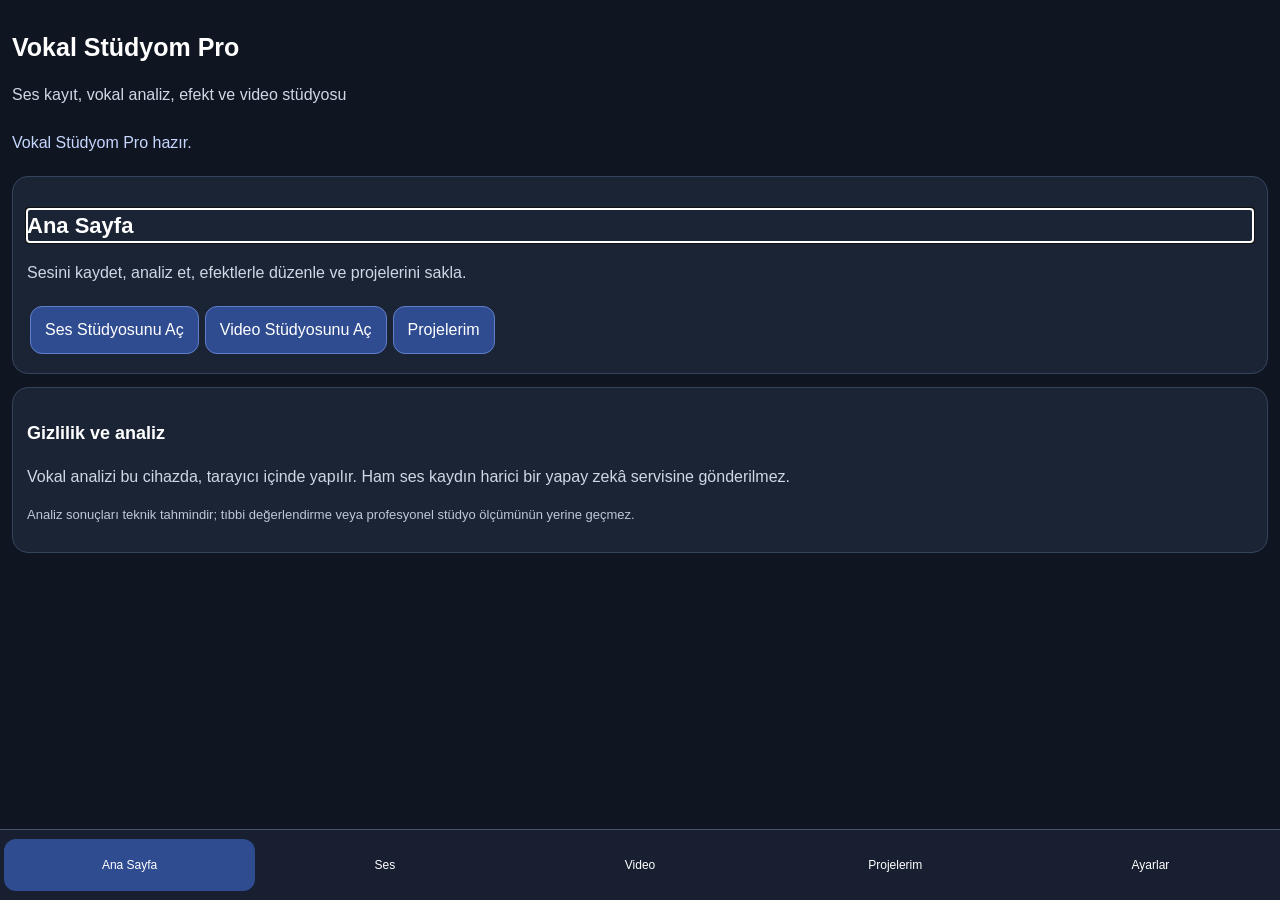
==== commit 979a211a: "Update index.html" ====
--- a/index.html
+++ b/index.html
@@ -1,10 +1,10 @@
-<!DOCTYPE html>
+<!doctype html>
 
 <html lang="tr">
 
 <head>
 
-<meta charset="UTF-8">
+<meta charset="utf-8">
 
 <meta name="viewport" content="width=device-width,initial-scale=1,viewport-fit=cover">
 
@@ -14,63 +14,7 @@
 
 <style>
 
-:root{color-scheme:dark;font-family:-apple-system,BlinkMacSystemFont,"Segoe UI",sans-serif;background:#101522;color:#fff}
-
-*{box-sizing:border-box}
-
-body{margin:0;padding:14px 14px 100px;background:#101522}
-
-h1{font-size:26px}h2{font-size:22px}h3{font-size:18px}
-
-p{color:#c5ccda;line-height:1.55}
-
-button,input,select,textarea{font:inherit}
-
-button{background:#304c91;color:white;border:1px solid #607fc9;border-radius:12px;min-height:48px;padding:11px 14px;margin:5px 3px}
-
-button.secondary{background:#273044;border-color:#536078}
-
-button.danger{background:#812e3a;border-color:#c35b68}
-
-button:focus,input:focus,select:focus,textarea:focus{outline:3px solid #ffd166;outline-offset:3px}
-
-.panel{background:#1b2435;border:1px solid #35445d;border-radius:16px;padding:15px;margin:14px 0}
-
-.control{margin:19px 0}
-
-.control label{display:block;font-weight:650;margin-bottom:8px}
-
-.control input[type=range]{display:block;width:100%;min-height:42px;accent-color:#80a5ff}
-
-.value{display:block;margin-top:5px;color:#b9d0ff}
-
-.help,.small{font-size:13px;color:#bdc7d8;line-height:1.5}
-
-input[type=file]{display:block;width:100%;min-height:48px;margin:12px 0;color:white}
-
-input[type=number],input[type=text],textarea,select{width:100%;padding:12px;border-radius:9px;border:1px solid #65738a;background:#101a2a;color:white;min-height:46px}
-
-textarea{min-height:90px}
-
-audio,video{width:100%;margin:12px 0}
-
-video{background:#000;max-height:360px}
-
-nav{position:fixed;bottom:0;left:0;right:0;background:#171f30;border-top:1px solid #45536b;display:flex;justify-content:space-around;padding:7px 2px calc(7px + env(safe-area-inset-bottom));z-index:10}
-
-nav button{flex:1;font-size:12px;padding:8px 2px;min-height:50px;background:transparent;border:0}
-
-section[hidden]{display:none}
-
-.status{min-height:30px;color:#b9d0ff;padding:8px 0}
-
-.notice{border-left:3px solid #80a5ff;padding:10px 12px;background:#202c42;border-radius:5px}
-
-.track{border:1px solid #536078;border-radius:12px;padding:12px;margin:12px 0}
-
-.track label{display:block;margin:8px 0}
-
-hr{border:0;border-top:1px solid #40506a;margin:20px 0}
+:root{color-scheme:dark;font-family:-apple-system,BlinkMacSystemFont,"Segoe UI",sans-serif;background:#101522;color:#fff}*{box-sizing:border-box}body{margin:0;padding:12px 12px calc(100px + env(safe-area-inset-bottom));background:#101522;line-height:1.5}h1{font-size:25px}h2{font-size:22px}h3{font-size:18px}p{color:#d0d7e5}button,input,select,textarea{font:inherit}button{background:#304c91;color:#fff;border:1px solid #607fc9;border-radius:12px;min-height:48px;padding:10px 14px;margin:5px 3px}button.secondary{background:#273044;border-color:#536078}button.danger{background:#812e3a;border-color:#c35b68}button:disabled{opacity:.45}button:focus-visible,input:focus-visible,select:focus-visible,textarea:focus-visible{outline:3px solid #ffd166;outline-offset:3px}.panel{background:#1b2435;border:1px solid #35445d;border-radius:16px;padding:14px;margin:13px 0}.control{margin:17px 0}.control label,.field-label{display:block;font-weight:650;margin-bottom:7px}.control input[type=range]{display:block;width:100%;min-height:42px;accent-color:#80a5ff}.value{display:block;color:#c5d7ff;margin-top:4px}.help,.small{font-size:13px;color:#bdc7d8;line-height:1.55}input[type=file]{display:block;width:100%;min-height:48px;margin:12px 0;color:white}input[type=number],input[type=text],textarea,select{width:100%;padding:11px;border-radius:9px;border:1px solid #65738a;background:#101a2a;color:white;min-height:46px}textarea{min-height:90px}audio,video{width:100%;margin:12px 0}video{background:#000;max-height:360px}.status{min-height:28px;color:#c5d7ff;padding:8px 0}.notice{border-left:3px solid #80a5ff;padding:10px 12px;background:#202c42;border-radius:5px}.track{border:1px solid #536078;border-radius:12px;padding:12px;margin:12px 0}.grid2{display:grid;grid-template-columns:1fr 1fr;gap:8px}.section-nav{position:fixed;bottom:0;left:0;right:0;background:#171f30;border-top:1px solid #45536b;display:flex;justify-content:space-around;padding:7px 2px calc(7px + env(safe-area-inset-bottom));z-index:10}.section-nav button{flex:1;font-size:12px;padding:8px 2px;min-height:52px;background:transparent;border:0;margin:2px}.section-nav button[aria-current=page]{background:#304c91}.page[hidden],.hidden{display:none!important}.result{padding:12px;background:#101a2a;border-radius:10px;margin:8px 0}.result strong{display:block}.checkline{display:flex;gap:10px;align-items:center;margin:10px 0}.checkline input{width:22px;height:22px}.control .help{margin:5px 0 0}hr{border:0;border-top:1px solid #40506a;margin:18px 0}a{color:#b9d0ff}
 
 </style>
 
@@ -78,1308 +22,214 @@
 
 <body>
 
-<header>
-
-<h1>Vokal Stüdyom Pro</h1>
-
-<p>Ses kayıt, vokal düzenleme, miksaj ve video stüdyosu</p>
-
-<div id="status" class="status" role="status" aria-live="polite">Stüdyo hazır.</div>
-
-</header>
+<header><h1>Vokal Stüdyom Pro</h1><p>Ses kayıt, vokal analiz, efekt ve video stüdyosu</p><div id="status" class="status" role="status" aria-live="polite">Stüdyo hazır.</div></header>
 
 <main>
 
-<section id="home">
-
-<div class="panel">
-
-<h2>Ana Sayfa</h2>
-
-<p>Ses kayıtlarını düzenle, vokal efektlerini ayarla, videolarını işle ve projelerini sakla.</p>
-
-<button onclick="showSection('audio')">Ses Stüdyosunu Aç</button>
-
-<button onclick="showSection('video')">Video Stüdyosunu Aç</button>
-
-</div>
-
-<div class="panel">
-
-<h3>Stüdyo özellikleri</h3>
- <p>EQ, reverb, echo, compressor, vokal temizleme, mikrofon kaydı, çoklu kayıt kanalları ve video düzenleme.</p>
-
-<p class="small">Kontroller ekran okuyucular için etiketlenmiştir.</p>
-
-</div>
+<section id="home" class="page">
+
+<div class="panel"><h2 tabindex="-1">Ana Sayfa</h2><p>Sesini kaydet, analiz et, efektlerle düzenle ve projelerini sakla.</p><button type="button" data-open="audio">Ses Stüdyosunu Aç</button><button type="button" data-open="video">Video Stüdyosunu Aç</button><button type="button" data-open="projects">Projelerim</button></div>
+
+<div class="panel"><h3>Gizlilik ve analiz</h3><p>Vokal analizi bu cihazda, tarayıcı içinde yapılır. Ham ses kaydın harici bir yapay zekâ servisine gönderilmez.</p><p class="small">Analiz sonuçları teknik tahmindir; tıbbi değerlendirme veya profesyonel stüdyo ölçümünün yerine geçmez.</p></div>
 
 </section>
 
-<section id="audio" hidden>
-
-<h2>Ses Stüdyosu</h2>
-
-<div class="panel">
-
-<h3>1. Ses dosyası yükleme ve oynatma</h3>
-
-<label for="audioFile">Ses dosyası seç</label>
-
-<input id="audioFile" type="file" accept="audio/*,.mp3,.wav,.m4a,.aac,.ogg,.flac">
-
-<p id="fileInfo" class="small" aria-live="polite">Henüz dosya seçilmedi.</p>
-
-<audio id="player" controls preload="metadata"></audio>
-
-<button onclick="playAudio()">Çal</button>
-
-<button class="secondary" onclick="pauseAudio()">Duraklat</button>
-
-<button class="secondary" onclick="stopAudio()">Başa al</button>
-
-</div>
-
-<div class="panel">
-
-<h3>2. Mikrofon kaydı</h3>
-
-<p class="help">Mikrofon izni vermen gerekir. Canlı dinlemede kulaklık kullanman önerilir.</p>
-
-<button onclick="startMonitor(true)">Efektli canlı dinleme</button>
-
-<button class="secondary" onclick="startMonitor(false)">Efektsiz canlı dinleme</button>
-
-<button class="danger" onclick="stopMonitor()">Canlı dinlemeyi kapat</button>
-
-<button onclick="startMicRecording()">Yeni vokal kanalı kaydet</button>
-
-<button class="danger" onclick="stopMicRecording()">Kaydı bitir</button>
-
-<p id="micStatus" class="small" aria-live="polite">Mikrofon bekliyor.</p>
-
-</div>
-
-<div class="panel">
-
-<h3>3. Kayıt kanalları</h3>
-
-<p class="help">Her mikrofon kaydı ayrı bir kanal olarak eklenir. En fazla 8 kanal oluşturulabilir.</p>
-
-<div id="tracks" aria-live="polite">Henüz kayıt kanalı yok.</div>
-
-<button class="secondary" onclick="playTracks()">Kanalları birlikte çal</button>
-
-<button class="secondary" onclick="stopTracks()">Kanalları durdur</button>
-
-<button onclick="exportTracks()">Kanalları miksleyip dışa aktar</button>
-
-<p id="trackStatus" class="small" aria-live="polite"></p>
-
-</div>
-
-<div class="panel">
-
-<h3>4. Başlangıç ve bitiş ayarları</h3>
-
-<div class="control"><label for="startDelay">Başlangıç gecikmesi</label><input id="startDelay" type="range" min="0" max="10" step=".1" value="0"><output id="startDelayValue" class="value">0 saniye</output></div>
-
-<div class="control"><label for="fadeIn">Fade In - Yumuşak başlangıç</label><input id="fadeIn" type="range" min="0" max="10" step=".1" value="0"><output id="fadeInValue" class="value">0 saniye</output></div>
-
-<div class="control"><label for="fadeOut">Fade Out - Yumuşak bitiş</label><input id="fadeOut" type="range" min="0" max="15" step=".1" value="0"><output id="fadeOutValue" class="value">0 saniye</output></div>
-
-<div class="control"><label for="tailDuration">Efekt kuyruğu</label><input id="tailDuration" type="range" min="0" max="15" step=".1" value="3"><output id="tailDurationValue" class="value">3 saniye</output></div>
-
-</div>
-
-<div class="panel">
-
-<h3>5. Beş bantlı ekolayzer</h3>
-
-<p class="help">Her bant -24 dB ile +24 dB arasında ayarlanabilir.</p>
-
-<div class="control"><label for="subBass">Alt bas</label><input id="subBass" type="range" min="-24" max="24" step=".5" value="0"><output id="subBassValue" class="value">0 dB</output></div>
-
-<div class="control"><label for="bass">Bas</label><input id="bass" type="range" min="-24" max="24" step=".5" value="0"><output id="bassValue" class="value">0 dB</output></div>
-
-<div class="control"><label for="mid">Orta frekans</label><input id="mid" type="range" min="-24" max="24" step=".5" value="0"><output id="midValue" class="value">0 dB</output></div>
-
-<div class="control"><label for="upperMid">Üst orta frekans</label><input id="upperMid" type="range" min="-24" max="24" step=".5" value="0"><output id="upperMidValue" class="value">0 dB</output></div>
-
-<div class="control"><label for="treble">Tiz</label><input id="treble" type="range" min="-24" max="24" step=".5" value="0"><output id="trebleValue" class="value">0 dB</output></div>
-
-</div>
-
-<div class="panel">
-
-<h3>6. Reverb - Ortam efekti</h3>
-
-<p class="help">Oda ve salon yankısı oluşturur.</p>
-
-<div class="control"><label for="reverbAmount">Reverb miktarı</label><input id="reverbAmount" type="range" min="0" max="100" step=".5" value="0"><output id="reverbAmountValue" class="value">0%</output></div>
-
-<div class="control"><label for="roomSize">Oda büyüklüğü</label><input id="roomSize" type="range" min="0" max="100" step=".5" value="40"><output id="roomSizeValue" class="value">40%</output></div>
-
-<div class="control"><label for="reverbTime">Reverb süresi</label><input id="reverbTime" type="range" min=".5" max="10" step=".5" value="2"><output id="reverbTimeValue" class="value">2 saniye</output></div>
-
-<div class="control"><label for="predelay">Ön gecikme</label><input id="predelay" type="range" min="0" max="200" step="1" value="20"><output id="predelayValue" class="value">20 ms</output></div>
-
-<div class="control"><label for="reverbBrightness">Reverb parlaklığı</label><input id="reverbBrightness" type="range" min="0" max="100" step=".5" value="50"><output id="reverbBrightnessValue" class="value">50%</output></div>
-
-</div>
-
-<div class="panel">
-
-<h3>7. Echo - Tekrarlı yankı</h3>
-
-<div class="control"><label for="echoAmount">Echo miktarı</label><input id="echoAmount" type="range" min="0" max="100" step=".5" value="0"><output id="echoAmountValue" class="value">0%</output></div>
-
-<div class="control"><label for="echoDelay">Echo gecikmesi</label><input id="echoDelay" type="range" min=".05" max="2" step=".05" value=".3"><output id="echoDelayValue" class="value">0.30 saniye</output></div>
-
-<div class="control"><label for="echoFeedback">Echo tekrar miktarı</label><input id="echoFeedback" type="range" min="0" max="85" step=".5" value="25"><output id="echoFeedbackValue" class="value">25%</output></div>
-
-</div>
-
-<div class="panel">
-
-<h3>8. Compressor - Dinamik kontrol</h3>
-
-<div class="control"><label for="compression">Compressor miktarı</label><input id="compression" type="range" min="0" max="100" step=".5" value="0"><output id="compressionValue" class="value">0%</output></div>
-
-<div class="control"><label for="threshold">Threshold</label><input id="threshold" type="range" min="-60" max="0" step=".5" value="-18"><output id="thresholdValue" class="value">-18 dB</output></div>
-
-<div class="control"><label for="ratio">Ratio</label><input id="ratio" type="range" min="1" max="20" step=".5" value="3"><output id="ratioValue" class="value">3:1</output></div>
-
-<div class="control"><label for="attack">Attack</label><input id="attack" type="range" min=".1" max="100" step=".5" value="10"><output id="attackValue" class="value">10 ms</output></div>
-
-<div class="control"><label for="release">Release</label><input id="release" type="range" min="10" max="1000" step="1" value="150"><output id="releaseValue" class="value">150 ms</output></div>
-
-<div class="control"><label for="makeupGain">Makeup Gain</label><input id="makeupGain" type="range" min="-24" max="24" step=".5" value="0"><output id="makeupGainValue" class="value">0 dB</output></div>
- </div>
-
-<div class="panel">
-
-<h3>9. Vokal temizleme ve ton</h3>
-
-<div class="control"><label for="gate">Noise Gate miktarı</label><input id="gate" type="range" min="0" max="100" step=".5" value="0"><output id="gateValue" class="value">0%</output><p class="help">Sessiz bölümlerdeki sesi azaltır; gelişmiş yapay zekâ gürültü temizleme değildir.</p></div>
-
-<div class="control"><label for="deEss">Sert S seslerini azaltma</label><input id="deEss" type="range" min="0" max="100" step=".5" value="0"><output id="deEssValue" class="value">0%</output><p class="help">Üst frekansları basit filtreyle azaltır; profesyonel dinamik de-esser değildir.</p></div>
-
-<div class="control"><label for="presence">Vokal parlaklığı</label><input id="presence" type="range" min="-12" max="12" step=".5" value="0"><output id="presenceValue" class="value">0 dB</output></div>
-
-</div>
-
-<div class="panel">
-
-<h3>10. Stereo ve ses seviyeleri</h3>
-
-<div class="control"><label for="stereoWidth">Stereo genişliği</label><input id="stereoWidth" type="range" min="0" max="200" step=".5" value="100"><output id="stereoWidthValue" class="value">100%</output></div>
-
-<div class="control"><label for="leftLevel">Sol kanal seviyesi</label><input id="leftLevel" type="range" min="-24" max="12" step=".5" value="0"><output id="leftLevelValue" class="value">0 dB</output></div>
-
-<div class="control"><label for="rightLevel">Sağ kanal seviyesi</label><input id="rightLevel" type="range" min="-24" max="12" step=".5" value="0"><output id="rightLevelValue" class="value">0 dB</output></div>
-
-<div class="control"><label for="vocalLevel">Vokal seviyesi</label><input id="vocalLevel" type="range" min="-24" max="12" step=".5" value="0"><output id="vocalLevelValue" class="value">0 dB</output></div>
-
-<div class="control"><label for="masterLevel">Ana çıkış seviyesi</label><input id="masterLevel" type="range" min="-24" max="12" step=".5" value="0"><output id="masterLevelValue" class="value">0 dB</output></div>
-
-</div>
-
-<div class="panel">
- <h3>11. Şarkı sözleri</h3>
-
-<label for="lyricText">Şarkı sözü satırı</label>
-
-<textarea id="lyricText" placeholder="Şarkı sözünü yaz"></textarea>
-
-<label for="lyricTime">Başlangıç zamanı (saniye)</label>
-
-<input id="lyricTime" type="number" min="0" step=".1" value="0">
-
-<button onclick="addLyric()">Söz satırını ekle</button>
-
-<div id="lyricsList" aria-live="polite"></div>
-
-</div>
-
-<div class="panel">
-
-<h3>12. Hazır efekt profilleri</h3>
-
-<label for="preset">Profil seç</label>
-
-<select id="preset">
-
-<option value="">Profil seçiniz</option>
-
-<option value="clean">Temiz vokal</option>
-
-<option value="warm">Sıcak vokal</option>
-
-<option value="stage">Sahne ve salon</option>
-
-<option value="echo">Echo vokal</option>
-
-<option value="radio">Radyo vokali</option>
-
-</select>
-
-<button onclick="applyPreset()">Profili uygula</button>
-
-<button class="secondary" onclick="resetEffects()">Efektleri sıfırla</button>
-
-</div>
-
-<div class="panel">
-
-<h3>13. İşlenmiş sesi dışa aktar</h3>
-
-<p class="help">Dışa aktarma biçimi tarayıcının MediaRecorder desteğine göre seçilir. MP3 desteği yoksa MP3 olarak kaydedildiği iddia edilmez.</p>
-
-<button onclick="exportProcessedAudio()">İşlenmiş sesi kaydet</button>
-
-<button class="danger" onclick="stopExport()">Dışa aktarmayı durdur</button>
-
-<p id="exportStatus" class="small" aria-live="polite">Dışa aktarma bekliyor.</p>
-
-</div>
+<section id="audio" class="page" hidden>
+
+<h2 tabindex="-1">Ses Stüdyosu</h2>
+
+<div class="panel"><h3>1. Ses dosyası yükleme ve oynatma</h3><label class="field-label" for="audioFile">Ses dosyası seç</label><input id="audioFile" type="file" accept="audio/*,.mp3,.wav,.m4a,.aac,.ogg,.opus,.flac"><p id="fileInfo" class="small" aria-live="polite">Henüz dosya seçilmedi.</p><audio id="player" controls preload="metadata"></audio><div class="grid2"><button type="button" id="playBtn">Çal</button><button type="button" class="secondary" id="pauseBtn">Duraklat</button><button type="button" class="secondary" id="stopBtn">Başa al</button><button type="button" class="secondary" id="analyseBtn">Vokali analiz et</button></div></div>
+
+<div class="panel"><h3>2. Akıllı vokal analizi</h3><p class="help">Dosya cihazında incelenir. İlk 45 saniye ve ilk ses kanalı cihazda incelenir. Temel frekans ve nota tahminleri, perde kararlılığı, vibrato ipucu ve spektral parlaklık hesaplanır. Formant bölgesi yalnızca yaklaşık spektral ipucu olarak verilir.</p><button type="button" id="analyseBtn2">Analizi başlat</button><p id="analysisStatus" class="small" role="status" aria-live="polite">Analiz bekliyor.</p><div id="analysisResults" class="result" aria-live="polite">Henüz analiz sonucu yok.</div><label class="field-label" for="targetProfile">Hedef vokal profili</label><select id="targetProfile"><option value="natural">Doğal vokal</option><option value="studio">Stüdyo vokali</option><option value="warm">Sıcak vokal</option><option value="bright">Parlak vokal</option></select><button type="button" id="recommendBtn" class="secondary">Analize göre ayar öner</button><button type="button" id="applyRecommendation">Önerileri uygula</button><div id="recommendation" class="result" aria-live="polite">Öneri oluşturulmadı.</div></div>
+
+<div class="panel"><h3>3. Mikrofon kaydı ve canlı dinleme</h3><p class="help">Canlı dinlemede kulaklık kullan. Hoparlörle dinleme ses geri beslemesine neden olabilir.</p><div class="grid2"><button type="button" id="monitorEffects">Efektli canlı dinleme</button><button type="button" class="secondary" id="monitorDry">Efektsiz canlı dinleme</button><button type="button" class="danger" id="stopMonitor">Canlı dinlemeyi kapat</button><button type="button" id="recordMic">Yeni vokal kanalı kaydet</button><button type="button" class="danger" id="stopMic">Kaydı bitir</button></div><p id="micStatus" class="small" aria-live="polite">Mikrofon bekliyor.</p></div>
+
+<div class="panel"><h3>4. Başlangıç ve bitiş</h3><p class="help">Bu ayarlar işlenmiş ses dışa aktarımında uygulanır. Normal oynatmada başlangıç gecikmesi kullanılır.</p><div class="control"><label for="startDelay">Başlangıç gecikmesi</label><input id="startDelay" type="range" min="0" max="10" step=".1" value="0"><output id="startDelayValue" class="value">0 saniye</output></div><div class="control"><label for="fadeIn">Yumuşak başlangıç</label><input id="fadeIn" type="range" min="0" max="10" step=".1" value="0"><output id="fadeInValue" class="value">0 saniye</output></div><div class="control"><label for="fadeOut">Yumuşak bitiş</label><input id="fadeOut" type="range" min="0" max="15" step=".1" value="0"><output id="fadeOutValue" class="value">0 saniye</output></div><div class="control"><label for="tailDuration">Efekt kuyruğu</label><input id="tailDuration" type="range" min="0" max="15" step=".1" value="3"><output id="tailDurationValue" class="value">3 saniye</output></div></div>
+
+<div class="panel"><h3>5. Ekolayzer (EQ) – frekans dengesi</h3><p class="help">EQ belirli frekans bölgelerini yükseltir veya azaltır. Artı değer o bölgeyi belirginleştirir; eksi değer geri çeker. Büyük değişiklikler sesi yapaylaştırabilir.</p>
+
+<div class="control"><label for="subBass">Alt bas – en kalın frekanslar</label><input id="subBass" type="range" min="-24" max="24" step=".5" value="0"><output id="subBassValue" class="value">0 dB</output><p class="help">Artırmak gövde ve uğultuyu artırabilir; azaltmak dip uğultusunu temizleyebilir.</p></div>
+
+<div class="control"><label for="bass">Bas – sesin gövdesi</label><input id="bass" type="range" min="-24" max="24" step=".5" value="0"><output id="bassValue" class="value">0 dB</output><p class="help">Artırmak sesi dolgunlaştırır; fazla artırmak boğuklaştırır.</p></div>
+
+<div class="control"><label for="mid">Orta frekans – ana ses bölgesi</label><input id="mid" type="range" min="-24" max="24" step=".5" value="0"><output id="midValue" class="value">0 dB</output><p class="help">Artırmak sesi öne çıkarabilir; fazla artırmak burunsu veya sert duyulabilir.</p></div>
+
+<div class="control"><label for="upperMid">Üst orta – anlaşılabilirlik</label><input id="upperMid" type="range" min="-24" max="24" step=".5" value="0"><output id="upperMidValue" class="value">0 dB</output><p class="help">Artırmak kelimeleri belirginleştirebilir; fazla artırmak yorucu sertlik verir.</p></div>
+
+<div class="control"><label for="treble">Tiz – parlaklık ve hava</label><input id="treble" type="range" min="-24" max="24" step=".5" value="0"><output id="trebleValue" class="value">0 dB</output><p class="help">Artırmak parlaklık verir; fazla artırmak s ve ş seslerini rahatsız edebilir.</p></div></div>
+
+<div class="panel"><h3>6. Reverb – oda ve salon hissi</h3><p class="help">Reverb, sesin ardından çok sayıda kısa yansıma oluşturarak mekân hissi verir. Fazlası sözleri anlaşılmaz yapabilir.</p><div class="control"><label for="reverbAmount">Reverb miktarı</label><input id="reverbAmount" type="range" min="0" max="100" step="1" value="0"><output id="reverbAmountValue" class="value">0%</output><p class="help">Artırmak yankı hissini güçlendirir; azaltmak sesi kuru ve yakından duyurur.</p></div><div class="control"><label for="roomSize">Oda büyüklüğü</label><input id="roomSize" type="range" min="0" max="100" step="1" value="40"><output id="roomSizeValue" class="value">40%</output><p class="help">Artırmak daha büyük mekân hissi verir.</p></div><div class="control"><label for="reverbTime">Yankı süresi</label><input id="reverbTime" type="range" min=".3" max="8" step=".1" value="2"><output id="reverbTimeValue" class="value">2 saniye</output></div><div class="control"><label for="predelay">Ön gecikme</label><input id="predelay" type="range" min="0" max="200" step="1" value="20"><output id="predelayValue" class="value">20 ms</output><p class="help">Artırmak doğrudan ses ile yankı arasındaki boşluğu uzatır.</p></div><div class="control"><label for="reverbBrightness">Yankı parlaklığı</label><input id="reverbBrightness" type="range" min="0" max="100" step="1" value="50"><output id="reverbBrightnessValue" class="value">50%</output></div></div>
+
+<div class="panel"><h3>7. Echo – tekrarlı yankı</h3><p class="help">Echo, sesin belirgin tekrarlarını üretir. Reverb'den farklı olarak tekrarlar ayrı ayrı duyulabilir.</p><div class="control"><label for="echoAmount">Echo miktarı</label><input id="echoAmount" type="range" min="0" max="100" step="1" value="0"><output id="echoAmountValue" class="value">0%</output></div><div class="control"><label for="echoDelay">Tekrar aralığı</label><input id="echoDelay" type="range" min=".05" max="1.5" step=".01" value=".3"><output id="echoDelayValue" class="value">0.30 saniye</output></div><div class="control"><label for="echoFeedback">Tekrar sayısı / yoğunluğu</label><input id="echoFeedback" type="range" min="0" max="85" step="1" value="25"><output id="echoFeedbackValue" class="value">25%</output></div></div>
+
+<div class="panel"><h3>8. Compressor – ses seviyesini dengeleme</h3><p class="help">Compressor yüksek sesli bölümleri kontrol eder, böylece sesin genel seviyesi daha dengeli duyulabilir.</p><div class="control"><label for="compression">Compressor miktarı</label><input id="compression" type="range" min="0" max="100" step="1" value="0"><output id="compressionValue" class="value">0%</output></div><div class="control"><label for="threshold">Threshold – sıkıştırmanın başladığı seviye</label><input id="threshold" type="range" min="-60" max="0" step="1" value="-18"><output id="thresholdValue" class="value">-18 dB</output><p class="help">Daha düşük eksi değer, daha sessiz bölümlerin de sıkıştırmaya girmesine yol açar.</p></div><div class="control"><label for="ratio">Ratio – sıkıştırma oranı</label><input id="ratio" type="range" min="1" max="12" step=".5" value="3"><output id="ratioValue" class="value">3:1</output></div><div class="control"><label for="attack">Attack – tepki süresi</label><input id="attack" type="range" min=".1" max="100" step=".1" value="10"><output id="attackValue" class="value">10 ms</output></div><div class="control"><label for="release">Release – normale dönüş süresi</label><input id="release" type="range" min="10" max="1000" step="1" value="150"><output id="releaseValue" class="value">150 ms</output></div><div class="control"><label for="makeupGain">Makeup Gain – sıkıştırma sonrası ses telafisi</label><input id="makeupGain" type="range" min="-12" max="18" step=".5" value="0"><output id="makeupGainValue" class="value">0 dB</output></div></div>
+
+<div class="panel"><h3>9. Vokal temizleme ve parlaklık</h3><div class="control"><label for="gate">Noise Gate – sessiz anları azaltma</label><input id="gate" type="range" min="0" max="100" step="1" value="0"><output id="gateValue" class="value">0%</output><p class="help">Ses seviyesi belirlenen eşiğin altına indiğinde çıkışı kısar. Sürekli gürültüyü tamamen yok eden yapay zekâ temizliği değildir.</p></div><div class="control"><label for="deEss">Üst frekans azaltma – sert S ve Ş seslerini yumuşatma</label><input id="deEss" type="range" min="0" max="100" step="1" value="0"><output id="deEssValue" class="value">0%</output><p class="help">Bu temel sürüm üst frekansları azaltır. Dinamik, heceye duyarlı profesyonel de-esser değildir.</p></div><div class="control"><label for="presence">Presence – vokalin öne gelmesi</label><input id="presence" type="range" min="-12" max="12" step=".5" value="0"><output id="presenceValue" class="value">0 dB</output></div></div>
+
+<div class="panel"><h3>10. Stereo ve ses seviyeleri</h3><div class="control"><label for="stereoWidth">Stereo genişliği</label><input id="stereoWidth" type="range" min="0" max="150" step="1" value="100"><output id="stereoWidthValue" class="value">100%</output><p class="help">100% normal genişliktir. Azaltmak sesi ortaya toplar; artırmak yan farkları genişletir ve mono uyumluluğunu bozabilir.</p></div><div class="control"><label for="leftLevel">Sol kanal seviyesi</label><input id="leftLevel" type="range" min="-24" max="12" step=".5" value="0"><output id="leftLevelValue" class="value">0 dB</output></div><div class="control"><label for="rightLevel">Sağ kanal seviyesi</label><input id="rightLevel" type="range" min="-24" max="12" step=".5" value="0"><output id="rightLevelValue" class="value">0 dB</output></div><div class="control"><label for="vocalLevel">Vokal seviyesi</label><input id="vocalLevel" type="range" min="-24" max="12" step=".5" value="0"><output id="vocalLevelValue" class="value">0 dB</output></div><div class="control"><label for="masterLevel">Ana çıkış seviyesi</label><input id="masterLevel" type="range" min="-24" max="12" step=".5" value="0"><output id="masterLevelValue" class="value">0 dB</output></div></div>
+
+<div class="panel"><h3>11. Şarkı sözleri</h3><label class="field-label" for="lyricText">Şarkı sözü satırı</label><textarea id="lyricText" placeholder="Şarkı sözü satırını yaz"></textarea><label class="field-label" for="lyricTime">Başlangıç zamanı (saniye)</label><input id="lyricTime" type="number" min="0" step=".1" value="0"><button type="button" id="addLyric">Söz satırını ekle</button><div id="lyricsList"></div></div>
+
+<div class="panel"><h3>12. Hazır efekt profilleri</h3><label class="field-label" for="preset">Profil seç</label><select id="preset"><option value="">Profil seçiniz</option><option value="clean">Temiz vokal</option><option value="warm">Sıcak vokal</option><option value="stage">Sahne ve salon</option><option value="echo">Echo vokal</option><option value="radio">Radyo vokali</option></select><button type="button" id="applyPreset">Profili uygula</button><button type="button" class="secondary" id="resetEffects">Efektleri sıfırla</button></div>
+
+<div class="panel"><h3>13. İşlenmiş sesi dışa aktar</h3><p class="help">İşleme tarayıcı içinde yapılır. Çıktı WAV biçimindedir; MP3 olarak kaydedildiği iddia edilmez. Uzun ve yüksek çözünürlüklü dosyalar iPhone belleğini zorlayabilir.</p><button type="button" id="exportAudio">İşlenmiş sesi WAV olarak kaydet</button><p id="exportStatus" class="small" role="status" aria-live="polite">Dışa aktarma bekliyor.</p></div>
+
+<div class="panel"><h3>14. Gelişmiş kayıt kanalları</h3><p class="help">Sekiz kanallı kayıt alanı ana görünümü kalabalıklaştırmaması için burada isteğe bağlı açılır.</p><button type="button" id="toggleTracks" aria-expanded="false" aria-controls="trackArea">Gelişmiş kayıt kanallarını göster</button><div id="trackArea" hidden><p id="trackStatus" class="small" aria-live="polite">Henüz kayıt kanalı yok.</p><div id="tracks">Henüz kayıt kanalı yok.</div><div class="grid2"><button type="button" id="playTracks">Kanalları birlikte çal</button><button type="button" class="secondary" id="stopTracks">Kanalları durdur</button><button type="button" id="exportTracks">Kanalları WAV miksle</button><button type="button" class="danger" id="clearTracks">Bütün kanalları sil</button></div></div></div>
 
 </section>
 
-<section id="video" hidden>
-
-<h2>Video Stüdyosu</h2>
-
-<div class="panel">
-
-<h3>Video içe aktarma</h3>
-
-<label for="videoFile">Video dosyası seç</label>
-
-<input id="videoFile" type="file" accept="video/*">
-
-<p id="videoInfo" class="small">Henüz video seçilmedi.</p>
-
-<video id="videoPlayer" controls playsinline preload="metadata"></video>
-
-</div>
-
-<div class="panel">
-
-<h3>Video başlangıç ve bitiş noktaları</h3>
-
-<label for="videoStart">Başlangıç zamanı (saniye)</label>
-
-<input id="videoStart" type="number" min="0" step=".1" value="0">
-
-<label for="videoEnd">Bitiş zamanı (saniye)</label>
-
-<input id="videoEnd" type="number" min="0" step=".1" value="0">
-
-<button onclick="setVideoStart()">Mevcut zamanı başlangıç yap</button>
-
-<button onclick="setVideoEnd()">Mevcut zamanı bitiş yap</button>
-
-<button class="secondary" onclick="previewVideoTrim()">Seçilen bölümü önizle</button>
-
-</div>
-
-<div class="panel">
-
-<h3>Video dışa aktarma</h3>
-
-<p class="notice small">Video dışa aktarma tarayıcı desteğine bağlıdır. iPhone Safari desteklemezse işlem yapılamaz.</p>
-
-<button onclick="exportVideo()">Kırpılmış videoyu dışa aktar</button>
-
-<button class="danger" onclick="stopVideoExport()">Dışa aktarmayı durdur</button>
-
-<p id="videoStatus" class="small" aria-live="polite"></p>
-
-</div>
-
-</section>
-
-<section id="projects" hidden>
-
-<h2>Projelerim</h2>
-
-<div class="panel">
-
-<h3>Proje kaydetme ve yükleme</h3>
-
-<p>Proje ayarları ve kayıt kanalları bu cihazın tarayıcısında saklanır. Tarayıcı verilerini silersen kayıtlar kaybolabilir.</p>
-
-<button onclick="saveProject()">Projeyi kaydet</button>
-
-<button class="secondary" onclick="loadProject()">Projeyi yükle</button>
-
-<button class="secondary" onclick="exportProject()">Proje dosyasını dışa aktar</button>
-
-<label for="projectFile">Proje dosyasını içe aktar</label>
-
-<input id="projectFile" type="file" accept=".json,application/json">
-
-<p id="projectStatus" class="small" aria-live="polite"></p>
-
-</div>
-
-</section>
-
-<section id="settings" hidden>
-
-<h2>Ayarlar</h2>
-
-<div class="panel">
-
-<h3>Uygulama bilgisi</h3>
-
-<p>Vokal Stüdyom Pro</p>
-
-<p>Türkçe arayüz ve VoiceOver uyumlu kontroller.</p>
-
-</div>
-
-<div class="panel">
-
-<h3>Teknik bilgilendirme</h3>
-
-<p class="small">Ses işleme Web Audio API kullanır. Tarayıcı desteği cihaz ve sürüme göre değişebilir.</p>
-
-<p class="small">Pitch correction, otomatik autotune ve yapay zekâ ses analizi bu sürümde bulunmaz.</p>
-
-<p class="small">Noise Gate basit seviye kontrolüdür; profesyonel spektral gürültü temizleme değildir.</p>
-
-<p class="small">Proje verileri tarayıcının yerel depolama alanında tutulur.</p>
-
-</div>
-
-</section>
+<section id="video" class="page" hidden><h2 tabindex="-1">Video Stüdyosu</h2><div class="panel"><h3>Video içe aktarma</h3><label class="field-label" for="videoFile">Video dosyası seç</label><input id="videoFile" type="file" accept="video/*,.mp4,.mov,.m4v,.webm"><p id="videoInfo" class="small">Henüz video seçilmedi.</p><video id="videoPlayer" controls playsinline preload="metadata"></video></div><div class="panel"><h3>Video başlangıç ve bitiş</h3><label class="field-label" for="videoStart">Başlangıç zamanı (saniye)</label><input id="videoStart" type="number" min="0" step=".1" value="0"><label class="field-label" for="videoEnd">Bitiş zamanı (saniye)</label><input id="videoEnd" type="number" min="0" step=".1" value="0"><button type="button" id="setVideoStart">Mevcut zamanı başlangıç yap</button><button type="button" id="setVideoEnd">Mevcut zamanı bitiş yap</button><button type="button" class="secondary" id="previewVideo">Seçilen bölümü önizle</button></div><div class="panel"><h3>Video dışa aktarma</h3><p class="notice small">Video dışa aktarma tarayıcı ve video codec desteğine bağlıdır. Desteklenmiyorsa önizleme yine kullanılabilir.</p><button type="button" id="exportVideo">Kırpılmış videoyu dışa aktar</button><button type="button" class="danger" id="stopVideoExport">Dışa aktarmayı durdur</button><p id="videoStatus" class="small" aria-live="polite"></p></div></section>
+
+<section id="projects" class="page" hidden><h2 tabindex="-1">Projelerim</h2><div class="panel"><h3>Proje kaydetme ve yükleme</h3><p>Efekt ayarları, şarkı sözleri ve kayıt kanalları bu cihazın tarayıcısında saklanır. Orijinal ses ve video dosyaları ayrıca yüklenmelidir. Safari verilerini silersen yerel projeler kaybolabilir.</p><button type="button" id="saveProject">Projeyi bu cihaza kaydet</button><button type="button" class="secondary" id="loadProject">Kayıtlı projeyi yükle</button><button type="button" class="secondary" id="exportProject">Proje dosyasını dışa aktar</button><label class="field-label" for="projectFile">Proje dosyasını içe aktar</label><input id="projectFile" type="file" accept=".json,application/json"><p id="projectStatus" class="small" aria-live="polite"></p></div></section>
+
+<section id="settings" class="page" hidden><h2 tabindex="-1">Ayarlar ve teknik bilgiler</h2><div class="panel"><h3>Gizlilik</h3><p>Vokal analizinde seçtiğin ses dosyası tarayıcı belleğinde işlenir. Bu kod harici yapay zekâ servisine ses göndermez ve API anahtarı kullanmaz.</p></div><div class="panel"><h3>Teknik sınırlar</h3><p class="small">Perde tespiti temel frekans tahminiyle yapılır. Vibrato ve kararlılık, tespit edilen perde örneklerinden yaklaşık hesaplanır. Formantlar bu sürümde güvenilir formant izleme algoritmasıyla değil, spektrum tepe noktalarından yaklaşık ipuçlarıyla değerlendirilir.</p><p class="small">Bu sürüm otomatik perde düzeltme (autotune), yapay zekâ kaynak ayırma veya stüdyo kalitesinde spektral gürültü giderme içermez.</p><p class="small">Ses işleme Web Audio API ve OfflineAudioContext kullanır. Özellikler cihaz, Safari sürümü ve bellek durumuna göre değişebilir.</p></div></section>
 
 </main>
 
-<nav aria-label="Ana gezinme">
-
-<button onclick="showSection('home')">Ana Sayfa</button>
-
-<button onclick="showSection('audio')">Ses</button>
-
-<button onclick="showSection('video')">Video</button>
-
-<button onclick="showSection('projects')">Projelerim</button>
-
-<button onclick="showSection('settings')">Ayarlar</button>
-
-</nav>
+<nav class="section-nav" aria-label="Ana gezinme"><button type="button" data-open="home" aria-current="page">Ana Sayfa</button><button type="button" data-open="audio">Ses</button><button type="button" data-open="video">Video</button><button type="button" data-open="projects">Projelerim</button><button type="button" data-open="settings">Ayarlar</button></nav>
 
 <script>
 
-"use strict";
-
-const $=id=>document.getElementById(id);
-
-const player=$("player"),video=$("videoPlayer");
-
-let ctx=null,audioUrl=null,videoUrl=null,micStream=null,micRecorder=null,micChunks=[];
-
-let monitorSource=null,monitorGraph=null,monitorGain=null;
-
-let playerGraph=null,videoGraph=null,exportRecorder=null,exportChunks=[],exportTimer=null;
-
-let videoRecorder=null,videoStream=null,videoTimer=null,videoAnimation=null;
-
-let tracks=[],lyrics=[],impulseKey="",impulseBuffer=null;
-
-const ids=["startDelay","fadeIn","fadeOut","tailDuration","subBass","bass","mid","upperMid","treble","reverbAmount","roomSize","reverbTime","predelay","reverbBrightness","echoAmount","echoDelay","echoFeedback","compression","threshold","ratio","attack","release","makeupGain","gate","deEss","presence","stereoWidth","leftLevel","rightLevel","vocalLevel","masterLevel"];
-
-const db=v=>Math.pow(10,v/20);
-
-function announce(s){$("status").textContent=s;}
-
-function showSection(name){
-
-["home","audio","video","projects","settings"].forEach(x=>$(x).hidden=x!==name);
-
-const h=$(name).querySelector("h2");if(h){h.setAttribute("tabindex","-1");h.focus();}
-
-announce(name+" bölümü açıldı.");
-
-}
-
-function outputText(id,v){
-
-if(["startDelay","fadeIn","fadeOut","tailDuration","reverbTime"].includes(id))return v.toFixed(1)+" saniye";
-
-if(id==="echoDelay")return v.toFixed(2)+" saniye";
-
-if(id==="ratio")return v.toFixed(1)+":1";
-
-if(["predelay","attack","release"].includes(id))return v.toFixed(1)+" ms";
- if(["subBass","bass","mid","upperMid","treble","threshold","makeupGain","presence","leftLevel","rightLevel","vocalLevel","masterLevel"].includes(id))return v.toFixed(1)+" dB";
-
-return v.toFixed(1)+"%";
-
-}
-
-function updateOutput(id){const e=$(id),o=$(id+"Value");if(e&&o)o.textContent=outputText(id,Number(e.value));}
-
-function makeImpulse(seconds,size){
-
-if(!ctx)return null;
-
-const key=seconds+"-"+size+"-"+ctx.sampleRate;
-
-if(key===impulseKey&&impulseBuffer)return impulseBuffer;
-
-const len=Math.max(1,Math.floor(ctx.sampleRate*seconds));
-
-const b=ctx.createBuffer(2,len,ctx.sampleRate);
-
-for(let c=0;c<2;c++){
-
-const d=b.getChannelData(c);
-
-for(let i=0;i<len;i++)d[i]=(Math.random()*2-1)*Math.pow(1-i/len,2+size*4);
-
-}
-
-impulseKey=key;impulseBuffer=b;return b;
-
-}
-
-async function ensureContext(){
-
-const AC=window.AudioContext||window.webkitAudioContext;
-
-if(!AC)throw new Error("Web Audio desteklenmiyor.");
-
-if(!ctx)ctx=new AC();
-
-if(ctx.state==="suspended")await ctx.resume();
-
-}
-
-function buildGraph(source){
-
-const filters=[],freqs=[60,180,600,2500,9000],types=["lowshelf","peaking","peaking","peaking","highshelf"];
-
-let node=source;
-
-freqs.forEach((f,i)=>{
-
-const q=ctx.createBiquadFilter();q.type=types[i];q.frequency.value=f;q.Q.value=1;node.connect(q);node=q;filters.push(q);
-
-});
-
-const presence=ctx.createBiquadFilter();presence.type="peaking";presence.frequency.value=4200;presence.Q.value=1;node.connect(presence);
-
-const dry=ctx.createGain(),pre=ctx.createDelay(.25),conv=ctx.createConvolver(),tone=ctx.createBiquadFilter(),wet=ctx.createGain();
-
-const echo=ctx.createDelay(2.1),feedback=ctx.createGain(),echoWet=ctx.createGain();
-
-const mix=ctx.createGain(),comp=ctx.createDynamicsCompressor(),makeup=ctx.createGain(),vocal=ctx.createGain(),master=ctx.createGain();
-
-const destination=ctx.createMediaStreamDestination();
-
-const output=ctx.createGain();
-
-presence.connect(dry);dry.connect(mix);
- presence.connect(pre);pre.connect(conv);conv.connect(tone);tone.connect(wet);wet.connect(mix);
-
-presence.connect(echo);echo.connect(feedback);feedback.connect(echo);echo.connect(echoWet);echoWet.connect(mix);
-
-mix.connect(comp);comp.connect(makeup);makeup.connect(vocal);vocal.connect(master);master.connect(output);
-
-output.connect(ctx.destination);output.connect(destination);
-
-const g={filters,presence,dry,pre,conv,tone,wet,echo,feedback,echoWet,comp,makeup,vocal,master,output,destination};
-
-applyGraph(g);return g;
-
-}
-
-function applyGraph(g){
-
-if(!g||!ctx)return;
-
-const p=(a,v)=>a.setTargetAtTime(v,ctx.currentTime,.025);
-
-["subBass","bass","mid","upperMid","treble"].forEach((id,i)=>p(g.filters[i].gain,+$(id).value));
-
-p(g.presence.gain,+$("presence").value);
-
-p(g.dry.gain,1);
-
-p(g.wet.gain,+$("reverbAmount").value/100);
-
-p(g.pre.delayTime,+$("predelay").value/1000);
-
-p(g.tone.gain,(+$("reverbBrightness").value-50)*.24);
- g.conv.buffer=makeImpulse(+$("reverbTime").value,+$("roomSize").value/100);
-
-p(g.echo.delayTime,+$("echoDelay").value);
-
-p(g.feedback.gain,+$("echoFeedback").value/100);
-
-p(g.echoWet.gain,+$("echoAmount").value/100);
-
-const amount=+$("compression").value/100;
-
-p(g.comp.threshold,+$("threshold").value);
-
-p(g.comp.ratio,1+(+$("ratio").value-1)*amount);
-
-p(g.comp.attack,+$("attack").value/1000);
-
-p(g.comp.release,+$("release").value/1000);
-
-p(g.makeup.gain,db(+$("makeupGain").value));
-
-p(g.vocal.gain,db(+$("vocalLevel").value));
-
-p(g.master.gain,1);
-
-p(g.output.gain,db(+$("masterLevel").value));
-
-}
-
-async function buildPlayerGraph(){
-
-await ensureContext();
-
-if(!playerGraph){
-
-const source=ctx.createMediaElementSource(player);
-
-playerGraph=buildGraph(source);
-
-}
-
-applyGraph(playerGraph);return playerGraph;
-
-}
-
-async function playAudio(){
-
-if(!player.src)return announce("Önce ses dosyası seç.");
-
-try{
-
-await buildPlayerGraph();player.pause();player.currentTime=0;
-
-const delay=+$("startDelay").value;
-
-if(delay)await new Promise(r=>setTimeout(r,delay*1000));
-
-await player.play();announce("Ses çalıyor.");
-
-}catch(e){announce("Ses başlatılamadı: "+e.message);}
-
-}
-
-function pauseAudio(){player.pause();announce("Ses duraklatıldı.");}
-
-function stopAudio(){player.pause();player.currentTime=0;announce("Ses başa alındı.");}
-
-$("audioFile").addEventListener("change",async e=>{
-
-const f=e.target.files&&e.target.files[0];if(!f)return;
-
-if(!f.type.startsWith("audio/"))return announce("Geçerli bir ses dosyası seç.");
-
-if(audioUrl)URL.revokeObjectURL(audioUrl);
-
-audioUrl=URL.createObjectURL(f);player.src=audioUrl;player.load();
-
-$("fileInfo").textContent="Dosya: "+f.name+"; boyut: "+(f.size/1048576).toFixed(2)+" MB.";
-
-playerGraph=null;
-
-announce("Ses dosyası yüklendi.");
-
-});
-
-ids.forEach(id=>{
-
-$(id).addEventListener("input",()=>{
-
-updateOutput(id);
-
-if(playerGraph)applyGraph(playerGraph);
-
-if(videoGraph)applyGraph(videoGraph);
- if(monitorGraph)applyGraph(monitorGraph);
-
-});
-
-updateOutput(id);
-
-});
-
-function supportedMime(){
-
-if(!window.MediaRecorder)return "";
-
-return ["audio/mp4","audio/webm;codecs=opus","audio/webm","audio/ogg;codecs=opus"].find(x=>MediaRecorder.isTypeSupported(x))||"";
-
-}
-
-function extension(m){return m.includes("mp4")?"m4a":m.includes("ogg")?"ogg":"webm";}
-
-async function getMic(){
-
-if(!navigator.mediaDevices?.getUserMedia)throw new Error("Mikrofon erişimi desteklenmiyor.");
-
-return navigator.mediaDevices.getUserMedia({audio:{echoCancellation:false,noiseSuppression:false,autoGainControl:false}});
-
-}
-
-async function startMonitor(withEffects){
-
-try{
-
-await ensureContext();
-
-if(!micStream)micStream=await getMic();
-
-if(monitorSource)monitorSource.disconnect();
-
-monitorSource=ctx.createMediaStreamSource(micStream);
-
-if(withEffects){
-
-monitorGraph=buildGraph(monitorSource);
-
-monitorGain=null;
-
-}else{
- monitorGraph=null;monitorGain=ctx.createGain();monitorGain.gain.value=db(+$("masterLevel").value);
-
-monitorSource.connect(monitorGain);monitorGain.connect(ctx.destination);
-
-}
-
-$("micStatus").textContent=withEffects?"Efektli canlı dinleme açık.":"Efektsiz canlı dinleme açık.";
-
-announce("Canlı mikrofon dinlemesi başladı. Kulaklık kullan.");
-
-}catch(e){announce("Mikrofon açılamadı: "+e.message);}
-
-}
-
-function stopMonitor(){
-
-if(monitorSource){try{monitorSource.disconnect();}catch(e){}monitorSource=null;}
-
-if(monitorGraph){try{monitorGraph.output.disconnect();}catch(e){}monitorGraph=null;}
-
-if(monitorGain){try{monitorGain.disconnect();}catch(e){}monitorGain=null;}
-
-if(micStream&&!micRecorder){micStream.getTracks().forEach(t=>t.stop());micStream=null;}
-
-$("micStatus").textContent="Canlı dinleme kapalı.";announce("Canlı dinleme kapatıldı.");
-
-}
-
-async function startMicRecording(){
-
-try{
-
-await ensureContext();
-
-if(micRecorder&&micRecorder.state!=="inactive")return announce("Kayıt zaten devam ediyor.");
-
-if(tracks.length>=8)return announce("En fazla 8 kayıt kanalı oluşturabilirsin.");
-
-micStream=await getMic();
-
-const source=ctx.createMediaStreamSource(micStream);
-
-const g=buildGraph(source);
-
-const mime=supportedMime();
-
-if(!window.MediaRecorder)throw new Error("MediaRecorder desteklenmiyor.");
-
-micChunks=[];
-
-micRecorder=new MediaRecorder(g.destination.stream,mime?{mimeType:mime}:{});
-
-micRecorder.ondataavailable=e=>{if(e.data.size)micChunks.push(e.data);};
-
-micRecorder.onstop=()=>{
-
-const type=micRecorder.mimeType||"audio/webm";
-
-const blob=new Blob(micChunks,{type});
-
-tracks.push({name:"Vokal kanalı "+(tracks.length+1),blob,gain:1,pan:0,mute:false,solo:false});
-
-renderTracks();
-
-micStream?.getTracks().forEach(t=>t.stop());micStream=null;
-
-$("micStatus").textContent="Kayıt tamamlandı ve yeni kanal eklendi.";
-
-announce("Vokal kaydı tamamlandı.");
-
-};
-
-micRecorder.start();
-
-$("micStatus").textContent="Mikrofon kaydı devam ediyor.";
-
-announce("Mikrofon kaydı başladı.");
-
-}catch(e){micStream?.getTracks().forEach(t=>t.stop());micStream=null;announce("Kayıt başlatılamadı: "+e.message);}
-
-}
-
-function stopMicRecording(){
-
-if(micRecorder&&micRecorder.state!=="inactive")micRecorder.stop();
-
-else announce("Devam eden mikrofon kaydı yok.");
-
-}
-
-function renderTracks(){
-
-const box=$("tracks");box.replaceChildren();
-
-if(!tracks.length){box.textContent="Henüz kayıt kanalı yok.";return;}
-
-tracks.forEach((t,i)=>{
-
-const d=document.createElement("div");d.className="track";
-
-const h=document.createElement("h3");h.textContent=t.name;d.append(h);
-
-const gain=document.createElement("input");gain.type="range";gain.min=0;gain.max=2;gain.step=".01";gain.value=t.gain;gain.setAttribute("aria-label",t.name+" ses seviyesi");
-
-gain.oninput=()=>t.gain=+gain.value;d.append(gain);
-
-const pan=document.createElement("input");pan.type="range";pan.min=-1;pan.max=1;pan.step=".01";pan.value=t.pan;pan.setAttribute("aria-label",t.name+" stereo konumu");
- pan.oninput=()=>t.pan=+pan.value;d.append(pan);
-
-const mute=document.createElement("input");mute.type="checkbox";mute.checked=t.mute;mute.setAttribute("aria-label",t.name+" sessize al");
-
-mute.onchange=()=>t.mute=mute.checked;d.append(mute,document.createTextNode(" Sessize al "));
-
-const solo=document.createElement("input");solo.type="checkbox";solo.checked=t.solo;solo.setAttribute("aria-label",t.name+" solo");
-
-solo.onchange=()=>t.solo=solo.checked;d.append(solo,document.createTextNode(" Solo "));
-
-const play=document.createElement("button");play.textContent="Kanalı çal";play.onclick=()=>playTrack(i);d.append(play);
-
-const del=document.createElement("button");del.textContent="Kanalı sil";del.className="danger";del.onclick=()=>{tracks.splice(i,1);renderTracks();};d.append(del);
-
-box.append(d);
-
-});
-
-}
-
-let trackPlayers=[];
-
-function stopTracks(){trackPlayers.forEach(a=>{a.pause();a.src="";});trackPlayers=[];announce("Kanallar durduruldu.");}
-
-function playTrack(i){
-
-const t=tracks[i];if(!t)return;
-
-const a=new Audio(URL.createObjectURL(t.blob));a.volume=t.mute?0:t.gain;
-
-trackPlayers.push(a);a.play().catch(e=>announce("Kanal oynatılamadı: "+e.message));
-
-}
-
-function playTracks(){
-
-stopTracks();
-
-const solo=tracks.some(t=>t.solo);
-
-tracks.forEach(t=>{
-
-if(t.mute||(solo&&!t.solo))return;
-
-const a=new Audio(URL.createObjectURL(t.blob));a.volume=Math.min(1,t.gain);trackPlayers.push(a);a.play().catch(()=>{});
-
-});
-
-announce("Kayıt kanalları birlikte çalınıyor.");
-
-}
-
-async function decodeBlob(blob){
-
-await ensureContext();const data=await blob.arrayBuffer();return ctx.decodeAudioData(data);
-
-}
-
-async function exportTracks(){
-
-if(!tracks.length)return announce("Dışa aktarılacak kanal yok.");
-
-try{
-
-await ensureContext();
-
-const buffers=await Promise.all(tracks.map(t=>decodeBlob(t.blob)));
-
-const duration=Math.max(...buffers.map(b=>b.duration));
-
-const offline=new OfflineAudioContext(2,Math.ceil((duration+2)*ctx.sampleRate),ctx.sampleRate);
- buffers.forEach((b,i)=>{
-
-const t=tracks[i];if(t.mute||tracks.some(x=>x.solo)&&!t.solo)return;
-
-const src=offline.createBufferSource();src.buffer=b;
-
-const gain=offline.createGain();gain.gain.value=t.gain;
-
-const pan=offline.createStereoPanner();pan.pan.value=t.pan;
-
-src.connect(gain);gain.connect(pan);pan.connect(offline.destination);src.start(0);
-
-});
-
-const rendered=await offline.startRendering();
-
-const wav=audioBufferToWav(rendered);
-
-downloadBlob(new Blob([wav],{type:"audio/wav"}),"vokal-studyom-kanal-miksi.wav");
-
-$("trackStatus").textContent="Kanal miksajı WAV olarak oluşturuldu.";
-
-}catch(e){$("trackStatus").textContent="Miksaj hatası: "+e.message;}
-
-}
-
-function audioBufferToWav(buffer){
-
-const channels=buffer.numberOfChannels,length=buffer.length*channels*2+44;
-
-const ab=new ArrayBuffer(length),v=new DataView(ab);
-
-function str(o,s){for(let i=0;i<s.length;i++)v.setUint8(o+i,s.charCodeAt(i));}
-
-str(0,"RIFF");v.setUint32(4,length-8,true);str(8,"WAVE");str(12,"fmt ");v.setUint32(16,16,true);v.setUint16(20,1,true);v.setUint16(22,channels,true);v.setUint32(24,buffer.sampleRate,true);v.setUint32(28,buffer.sampleRate*channels*2,true);v.setUint16(32,channels*2,true);v.setUint16(34,16,true);str(36,"data");v.setUint32(40,length-44,true);
-
-let offset=44;
-
-for(let i=0;i<buffer.length;i++)for(let c=0;c<channels;c++){
-
-let s=Math.max(-1,Math.min(1,buffer.getChannelData(c)[i]));
-
-v.setInt16(offset,s<0?s*32768:s*32767,true);offset+=2;
-
-}
-
-return ab;
-
-}
-
-async function exportProcessedAudio(){
-
-if(!player.src)return announce("Önce ses dosyası yükle.");
-
-if(!window.MediaRecorder)return announce("Bu tarayıcı ses dışa aktarmayı desteklemiyor.");
-
-try{
-
-const g=await buildPlayerGraph();
-
-if(exportRecorder&&exportRecorder.state!=="inactive")return announce("Dışa aktarma zaten sürüyor.");
-
-exportChunks=[];const mime=supportedMime();
-
-exportRecorder=new MediaRecorder(g.destination.stream,mime?{mimeType:mime}:{});
- exportRecorder.ondataavailable=e=>{if(e.data.size)exportChunks.push(e.data);};
-
-exportRecorder.onstop=()=>{
-
-const type=exportRecorder.mimeType||"audio/webm";
-
-downloadBlob(new Blob(exportChunks,{type}),"vokal-studyom-islenmis-ses."+extension(type));
-
-$("exportStatus").textContent="Ses dosyası hazır.";
-
-};
-
-player.pause();player.currentTime=0;
-
-const delay=+$("startDelay").value,fadeIn=+$("fadeIn").value,fadeOut=+$("fadeOut").value,tail=+$("tailDuration").value;
-
-const duration=player.duration;
-
-if(!Number.isFinite(duration)||duration<=0)throw new Error("Ses süresi okunamadı.");
-
-exportRecorder.start();
-
-$("exportStatus").textContent="Dışa aktarma devam ediyor.";
-
-await new Promise(r=>setTimeout(r,delay*1000));
-
-await player.play();
-
-const now=ctx.currentTime;
-
-g.output.gain.cancelScheduledValues(now);
-
-g.output.gain.setValueAtTime(0,now);
-
-g.output.gain.linearRampToValueAtTime(db(+$("masterLevel").value),now+Math.max(.01,fadeIn));
-
-const endTime=now+duration;
- if(fadeOut>0&&fadeOut<duration){
-
-g.output.gain.setValueAtTime(db(+$("masterLevel").value),endTime-fadeOut);
-
-g.output.gain.linearRampToValueAtTime(0,endTime);
-
-}
-
-exportTimer=setTimeout(()=>{
-
-player.pause();
-
-if(exportRecorder&&exportRecorder.state!=="inactive")exportRecorder.stop();
-
-g.output.gain.cancelScheduledValues(ctx.currentTime);g.output.gain.setValueAtTime(db(+$("masterLevel").value),ctx.currentTime);
-
-},(duration+tail)*1000);
-
-$("exportStatus").textContent="Ses işlenerek kaydediliyor.";
-
-}catch(e){$("exportStatus").textContent="Dışa aktarma hatası: "+e.message;stopExport();}
-
-}
-
-function stopExport(){
-
-clearTimeout(exportTimer);
-
-if(exportRecorder&&exportRecorder.state!=="inactive")exportRecorder.stop();
-
-player.pause();$("exportStatus").textContent="Dışa aktarma durduruldu.";
-
-}
-
-function downloadBlob(blob,name){
-
-const url=URL.createObjectURL(blob),a=document.createElement("a");
-
-a.href=url;a.download=name;document.body.append(a);a.click();a.remove();
- setTimeout(()=>URL.revokeObjectURL(url),60000);
-
-}
-
-function addLyric(){
-
-const text=$("lyricText").value.trim(),time=+$("lyricTime").value;
-
-if(!text||!Number.isFinite(time)||time<0)return announce("Şarkı sözü ve geçerli zaman gir.");
-
-lyrics.push({text,time});lyrics.sort((a,b)=>a.time-b.time);renderLyrics();$("lyricText").value="";
-
-announce("Söz satırı eklendi.");
-
-}
-
-function renderLyrics(){
-
-const box=$("lyricsList");box.replaceChildren();
-
-lyrics.forEach((x,i)=>{
-
-const d=document.createElement("div");d.className="track";
-
-const p=document.createElement("p");p.textContent=x.time.toFixed(1)+" saniye: "+x.text;
-
-const b=document.createElement("button");b.className="danger";b.textContent="Sil";b.onclick=()=>{lyrics.splice(i,1);renderLyrics();};
-
-d.append(p,b);box.append(d);
-
-});
-
-}
-
-const presets={
-
-clean:{compression:25,threshold:-22,ratio:3,reverbAmount:8,echoAmount:0,gate:10,deEss:15,presence:2},
-
-warm:{bass:2,mid:1,treble:-1,reverbAmount:15,compression:30,ratio:3},
- stage:{reverbAmount:35,roomSize:75,reverbTime:3,echoAmount:8},
-
-echo:{echoAmount:35,echoDelay:.4,echoFeedback:35,reverbAmount:15},
-
-radio:{compression:65,threshold:-25,ratio:5,makeupGain:3,bass:1,treble:2,presence:3}
-
-};
-
-function applyPreset(){
-
-const p=presets[$("preset").value];if(!p)return announce("Önce profil seç.");
-
-Object.entries(p).forEach(([id,v])=>{$(id).value=v;updateOutput(id);});
-
-if(playerGraph)applyGraph(playerGraph);announce("Profil uygulandı.");
-
-}
-
-function resetEffects(){
-
-ids.forEach(id=>{$(id).value=$(id).defaultValue;updateOutput(id);});
-
-if(playerGraph)applyGraph(playerGraph);announce("Efekt ayarları sıfırlandı.");
-
-}
-
-function getSettings(){
-
-const o={};ids.forEach(id=>o[id]=$(id).value);o.lyrics=lyrics;return o;
-
-}
-
-function applySettings(o){
-
-ids.forEach(id=>{if(o[id]!==undefined){const v=Number(o[id]),e=$(id);if(Number.isFinite(v)&&v>=+e.min&&v<=+e.max){e.value=v;updateOutput(id);}}});
-
-lyrics=Array.isArray(o.lyrics)?o.lyrics:[];renderLyrics();
- if(playerGraph)applyGraph(playerGraph);
-
-}
-
-function openDB(){
-
-return new Promise((resolve,reject)=>{
-
-const r=indexedDB.open("VokalStudyomProDB",1);
-
-r.onupgradeneeded=()=>{const d=r.result;if(!d.objectStoreNames.contains("projects"))d.createObjectStore("projects");};
-
-r.onsuccess=()=>resolve(r.result);r.onerror=()=>reject(r.error);
-
-});
-
-}
-
-async function saveProject(){
-
-try{
-
-const d=await openDB(),tx=d.transaction("projects","readwrite");
-
-tx.objectStore("projects").put({settings:getSettings(),tracks}, "main");
-
-tx.oncomplete=()=>{$("projectStatus").textContent="Proje ve kayıt kanalları bu cihaza kaydedildi.";announce("Proje kaydedildi.");d.close();};
-
-tx.onerror=()=>{throw tx.error;};
-
-}catch(e){$("projectStatus").textContent="Kaydetme hatası: "+e.message;}
-
-}
-
-async function loadProject(){
-
-try{
-
-const d=await openDB(),tx=d.transaction("projects","readonly"),r=tx.objectStore("projects").get("main");
-
-r.onsuccess=()=>{
-
-if(!r.result){$("projectStatus").textContent="Kayıtlı proje bulunamadı.";d.close();return;}
-
-applySettings(r.result.settings||{});tracks=r.result.tracks||[];renderTracks();
-
-$("projectStatus").textContent="Proje yüklendi.";announce("Proje yüklendi.");d.close();
-
-};
-
-r.onerror=()=>{throw r.error;};
-
-}catch(e){$("projectStatus").textContent="Yükleme hatası: "+e.message;}
-
-}
-
-function blobToBase64(blob){
-
-return new Promise((resolve,reject)=>{
-
-const r=new FileReader();r.onload=()=>resolve(r.result);r.onerror=reject;r.readAsDataURL(blob);
-
-});
-
-}
-
-async function exportProject(){
-
-try{
-
-const data={settings:getSettings(),tracks:[]};
-
-for(const t of tracks)data.tracks.push({...t,blob:await blobToBase64(t.blob)});
-
-downloadBlob(new Blob([JSON.stringify(data)],{type:"application/json"}),"vokal-studyom-proje.json");
-
-$("projectStatus").textContent="Proje dosyası dışa aktarıldı.";
-
-}catch(e){$("projectStatus").textContent="Proje dışa aktarılamadı: "+e.message;}
-
-}
-
-$("projectFile").addEventListener("change",async e=>{
-
-const f=e.target.files?.[0];if(!f)return;
-
-try{
-
-const data=JSON.parse(await f.text());applySettings(data.settings||{});
-
-tracks=(data.tracks||[]).map(t=>({...t,blob:fetch(t.blob).then(r=>r.blob())}));
-
-for(const t of tracks)t.blob=await t.blob;
-
-renderTracks();$("projectStatus").textContent="Proje dosyası içe aktarıldı.";
-
-}catch(err){$("projectStatus").textContent="Proje dosyası okunamadı: "+err.message;}
-
-});
-
-$("videoFile").addEventListener("change",e=>{
-
-const f=e.target.files?.[0];if(!f)return;
-
-if(!f.type.startsWith("video/"))return announce("Video dosyası seçmelisin.");
-
-if(videoUrl)URL.revokeObjectURL(videoUrl);
-
-videoUrl=URL.createObjectURL(f);video.src=videoUrl;video.load();
-
-$("videoInfo").textContent="Video: "+f.name+"; "+(f.size/1048576).toFixed(2)+" MB.";
-
-video.onloadedmetadata=()=>{$("videoEnd").value=video.duration.toFixed(1);$("videoStart").value="0";};
-
-$("videoStatus").textContent="Video yüklendi.";
-
-});
-
-function setVideoStart(){
-
-if(!video.src)return announce("Önce video yükle.");
-
-$("videoStart").value=video.currentTime.toFixed(1);announce("Başlangıç zamanı ayarlandı.");
-
-}
-
-function setVideoEnd(){
-
-if(!video.src)return announce("Önce video yükle.");
-
-$("videoEnd").value=video.currentTime.toFixed(1);announce("Bitiş zamanı ayarlandı.");
-
-}
-
-function previewVideoTrim(){
-
-if(!video.src)return announce("Önce video yükle.");
-
-const s=+$("videoStart").value,e=+$("videoEnd").value||video.duration;
-
-if(s<0||e<=s||e>video.duration)return announce("Başlangıç ve bitiş değerlerini kontrol et.");
-
-video.currentTime=s;video.play();
-
-video.ontimeupdate=()=>{if(video.currentTime>=e){video.pause();video.ontimeupdate=null;}};
-
-announce("Video bölümü önizleniyor.");
-
-}
-
-async function exportVideo(){
-
-if(!video.src)return announce("Önce video yükle.");
-
-if(!HTMLCanvasElement.prototype.captureStream||!window.MediaRecorder)return announce("Bu tarayıcı video dışa aktarmayı desteklemiyor.");
-
-const s=+$("videoStart").value,e=+$("videoEnd").value||video.duration;
- if(s<0||e<=s||e>video.duration)return announce("Video zamanları geçersiz.");
-
-try{
-
-await ensureContext();
-
-if(!videoGraph){
-
-const source=ctx.createMediaElementSource(video);videoGraph=buildGraph(source);
-
-}
-
-const canvas=document.createElement("canvas");canvas.width=video.videoWidth||1280;canvas.height=video.videoHeight||720;
-
-const c=canvas.getContext("2d");
-
-const draw=()=>{if(video.readyState>=2)c.drawImage(video,0,0,canvas.width,canvas.height);videoAnimation=requestAnimationFrame(draw);};
-
-draw();videoStream=canvas.captureStream(30);
-
-videoGraph.destination.stream.getAudioTracks().forEach(t=>videoStream.addTrack(t));
-
-const mime=["video/mp4","video/webm;codecs=vp9,opus","video/webm"].find(x=>MediaRecorder.isTypeSupported(x));
-
-if(!mime)throw new Error("Desteklenen video biçimi bulunamadı.");
-
-videoRecorder=new MediaRecorder(videoStream,{mimeType:mime});let chunks=[];
-
-videoRecorder.ondataavailable=x=>{if(x.data.size)chunks.push(x.data);};
-
-videoRecorder.onstop=()=>{
- cancelAnimationFrame(videoAnimation);videoStream?.getTracks().forEach(t=>t.stop());
-
-const ext=mime.includes("mp4")?"mp4":"webm";
-
-downloadBlob(new Blob(chunks,{type:mime}),"vokal-studyom-video."+ext);
-
-$("videoStatus").textContent="Video dışa aktarma tamamlandı.";
-
-};
-
-video.currentTime=s;await video.play();videoRecorder.start();
-
-videoTimer=setTimeout(()=>{video.pause();if(videoRecorder.state!=="inactive")videoRecorder.stop();},(e-s)*1000);
-
-$("videoStatus").textContent="Video dışa aktarılıyor.";
-
-}catch(err){$("videoStatus").textContent="Video dışa aktarma hatası: "+err.message;stopVideoExport();}
-
-}
-
-function stopVideoExport(){
-
-clearTimeout(videoTimer);if(videoRecorder&&videoRecorder.state!=="inactive")videoRecorder.stop();
-
-video.pause();cancelAnimationFrame(videoAnimation);videoStream?.getTracks().forEach(t=>t.stop());
-
-$("videoStatus").textContent="Video dışa aktarma durduruldu.";
-
-}
-
-window.addEventListener("beforeunload",()=>{
-
-if(audioUrl)URL.revokeObjectURL(audioUrl);
- if(videoUrl)URL.revokeObjectURL(videoUrl);
-
-micStream?.getTracks().forEach(t=>t.stop());
-
-videoStream?.getTracks().forEach(t=>t.stop());
-
-});
-
-announce("Vokal Stüdyom Pro hazır.");
+'use strict';
+
+const $=id=>document.getElementById(id);const player=$('player'),video=$('videoPlayer');
+
+const pageNames=['home','audio','video','projects','settings'];let audioUrl=null,videoUrl=null,ctx=null,playerSource=null,playerGraph=null,micStream=null,micSource=null,micGraph=null,micRecorder=null,micChunks=[],monitorMode='',tracks=[],trackAudio=[],lyrics=[],analysisData=null,recommendationData=null,videoRecorder=null,videoStream=null,videoTimer=null,videoFrame=0,videoGraph=null,exportBusy=false;
+
+const settingIds=['startDelay','fadeIn','fadeOut','tailDuration','subBass','bass','mid','upperMid','treble','reverbAmount','roomSize','reverbTime','predelay','reverbBrightness','echoAmount','echoDelay','echoFeedback','compression','threshold','ratio','attack','release','makeupGain','gate','deEss','presence','stereoWidth','leftLevel','rightLevel','vocalLevel','masterLevel'];
+
+const defaults={startDelay:0,fadeIn:0,fadeOut:0,tailDuration:3,subBass:0,bass:0,mid:0,upperMid:0,treble:0,reverbAmount:0,roomSize:40,reverbTime:2,predelay:20,reverbBrightness:50,echoAmount:0,echoDelay:.3,echoFeedback:25,compression:0,threshold:-18,ratio:3,attack:10,release:150,makeupGain:0,gate:0,deEss:0,presence:0,stereoWidth:100,leftLevel:0,rightLevel:0,vocalLevel:0,masterLevel:0};
+
+const db=v=>Math.pow(10,v/20);const clamp=(v,a,b)=>Math.max(a,Math.min(b,v));
+
+function announce(s){$('status').textContent=s;}
+
+function say(id,s){const e=$(id);if(e)e.textContent=s;}
+
+function showSection(name){if(!pageNames.includes(name))return;pageNames.forEach(n=>{const p=$(n);p.hidden=n!==name;p.classList.toggle('active',n===name)});document.querySelectorAll('.section-nav [data-open]').forEach(b=>{if(b.dataset.open===name)b.setAttribute('aria-current','page');else b.removeAttribute('aria-current')});const h=$(name).querySelector('h2');if(h){h.setAttribute('tabindex','-1');h.focus({preventScroll:true});}window.scrollTo(0,0);announce(name==='audio'?'Ses Stüdyosu açıldı.':name==='video'?'Video Stüdyosu açıldı.':name==='projects'?'Projelerim açıldı.':name==='settings'?'Ayarlar açıldı.':'Ana sayfa açıldı.');}
+
+document.querySelectorAll('[data-open]').forEach(b=>b.addEventListener('click',()=>showSection(b.dataset.open)));
+
+function fmt(id,v){if(['startDelay','fadeIn','fadeOut','tailDuration','reverbTime'].includes(id))return Number(v).toFixed(1)+' saniye';if(id==='echoDelay')return Number(v).toFixed(2)+' saniye';if(id==='ratio')return Number(v).toFixed(1)+':1';if(['predelay','attack','release'].includes(id))return Number(v).toFixed(1)+' ms';if(['subBass','bass','mid','upperMid','treble','threshold','makeupGain','presence','leftLevel','rightLevel','vocalLevel','masterLevel'].includes(id))return Number(v).toFixed(1)+' dB';return Math.round(Number(v))+'%';}
+
+function updateSetting(id){const e=$(id);if(!e)return;const o=$(id+'Value');if(o)o.textContent=fmt(id,e.value);if(playerGraph)applyGraph(playerGraph);if(micGraph)applyGraph(micGraph);}
+
+settingIds.forEach(id=>$(id).addEventListener('input',()=>updateSetting(id)));
+
+function audioContext(){const AC=window.AudioContext||window.webkitAudioContext;if(!AC)throw Error('Bu tarayıcı Web Audio özelliğini desteklemiyor.');if(!ctx)ctx=new AC();return ctx;}
+
+const impulseCache=new WeakMap();function makeImpulse(context,seconds,size){let cache=impulseCache.get(context);if(!cache){cache=new Map();impulseCache.set(context,cache);}const key=seconds.toFixed(2)+'-'+size.toFixed(2)+'-'+context.sampleRate;if(cache.has(key))return cache.get(key);const len=Math.max(1,Math.floor(context.sampleRate*seconds)),buf=context.createBuffer(2,len,context.sampleRate);for(let c=0;c<2;c++){const d=buf.getChannelData(c);for(let i=0;i<len;i++)d[i]=(Math.random()*2-1)*Math.pow(1-i/len,2+size*3);}cache.set(key,buf);return buf;}
+
+function buildGraph(context,source,destination,includeMonitor=true){const nodes={};let n=source;const bands=[['lowshelf',80,'subBass'],['peaking',220,'bass'],['peaking',800,'mid'],['peaking',2800,'upperMid'],['highshelf',9000,'treble']];nodes.eq=[];for(const [type,f,id] of bands){const q=context.createBiquadFilter();q.type=type;q.frequency.value=f;q.Q.value=.85;n.connect(q);n=q;nodes.eq.push({node:q,id});}const presence=context.createBiquadFilter();presence.type='peaking';presence.frequency.value=4200;presence.Q.value=1;n.connect(presence);presence.channelCount=2;presence.channelCountMode='explicit';presence.channelInterpretation='speakers';const deEssFilter=context.createBiquadFilter();deEssFilter.type='highshelf';deEssFilter.frequency.value=6500;presence.connect(deEssFilter);nodes.deEssFilter=deEssFilter;const gateAnalyser=context.createAnalyser(),gateGain=context.createGain();gateAnalyser.fftSize=1024;deEssFilter.connect(gateAnalyser);deEssFilter.connect(gateGain);nodes.gateAnalyser=gateAnalyser;nodes.gateGain=gateGain;const splitter=context.createChannelSplitter(2),merger=context.createChannelMerger(2),left=context.createGain(),right=context.createGain(),crossL=context.createGain(),crossR=context.createGain();gateGain.connect(splitter);splitter.connect(left,0);splitter.connect(crossL,1);splitter.connect(right,1);splitter.connect(crossR,0);left.connect(merger,0,0);crossL.connect(merger,0,0);right.connect(merger,0,1);crossR.connect(merger,0,1);nodes.left=left;nodes.right=right;nodes.crossL=crossL;nodes.crossR=crossR;const dry=context.createGain(),pre=context.createDelay(.25),conv=context.createConvolver(),tone=context.createBiquadFilter(),wet=context.createGain();tone.type='highshelf';tone.frequency.value=5000;merger.connect(dry);dry.connect(destination);merger.connect(pre);pre.connect(conv);conv.connect(tone);tone.connect(wet);wet.connect(destination);nodes.pre=pre;nodes.conv=conv;nodes.tone=tone;nodes.wet=wet;nodes.dry=dry;const echo=context.createDelay(1.6),feedback=context.createGain(),echoWet=context.createGain();merger.connect(echo);echo.connect(feedback);feedback.connect(echo);echo.connect(echoWet);echoWet.connect(destination);nodes.echo=echo;nodes.feedback=feedback;nodes.echoWet=echoWet;const comp=context.createDynamicsCompressor(),makeup=context.createGain(),vocal=context.createGain(),master=context.createGain(),output=context.createGain();destination.connect(comp);comp.connect(makeup);makeup.connect(vocal);vocal.connect(master);master.connect(output);nodes.comp=comp;nodes.makeup=makeup;nodes.vocal=vocal;nodes.master=master;nodes.output=output;if(includeMonitor)output.connect(context.destination);const streamDest=context.createMediaStreamDestination();output.connect(streamDest);nodes.streamDest=streamDest;nodes.destination=destination;nodes.gateTimer=setInterval(()=>{if(!nodes.gateAnalyser||context.state==='closed')return;const data=new Float32Array(nodes.gateAnalyser.fftSize);nodes.gateAnalyser.getFloatTimeDomainData(data);let sum=0;for(let i=0;i<data.length;i++)sum+=data[i]*data[i];const level=Math.sqrt(sum/data.length),amount=+$('gate').value,threshold=.002+amount*.00035,target=amount===0?1:(level<threshold?.08:1);nodes.gateGain.gain.setTargetAtTime(target,context.currentTime,.035);},45);applyGraph(nodes,context);return nodes;}
+
+function applyGraph(g,context=ctx){if(!g||!context)return;const set=(p,v)=>{p.setTargetAtTime(v,context.currentTime,.025)};g.eq.forEach(x=>set(x.node.gain,+$(x.id).value));set(g.presence.gain,+$('presence').value);set(g.deEssFilter.gain,-(+$('deEss').value)*.12);const width=+$('stereoWidth').value/100,direct=(1+width)/2,cross=(1-width)/2;set(g.left.gain,db(+$('leftLevel').value)*direct);set(g.right.gain,db(+$('rightLevel').value)*direct);set(g.crossL.gain,db(+$('leftLevel').value)*cross);set(g.crossR.gain,db(+$('rightLevel').value)*cross);set(g.dry.gain,1);set(g.wet.gain,+$('reverbAmount').value/100*.65);set(g.pre.delayTime,+$('predelay').value/1000);g.conv.buffer=makeImpulse(context,+$('reverbTime').value,+$('roomSize').value/100);set(g.tone.gain,(+$('reverbBrightness').value-50)*.12);set(g.echo.delayTime,+$('echoDelay').value);set(g.feedback.gain,+$('echoFeedback').value/100*.82);set(g.echoWet.gain,+$('echoAmount').value/100*.7);const amt=+$('compression').value/100;set(g.comp.threshold,+$('threshold').value);set(g.comp.ratio,1+(+$('ratio').value-1)*amt);set(g.comp.attack,+$('attack').value/1000);set(g.comp.release,+$('release').value/1000);set(g.makeup.gain,db(+$('makeupGain').value));set(g.vocal.gain,db(+$('vocalLevel').value));set(g.master.gain,1);set(g.output.gain,db(+$('masterLevel').value));}
+
+async function ensureRunning(){const c=audioContext();if(c.state==='suspended')await c.resume();return c;}
+
+async function getPlayerGraph(){const c=await ensureRunning();if(!playerSource){playerSource=c.createMediaElementSource(player);playerGraph=buildGraph(c,playerSource,c.createGain());}return playerGraph;}
+
+async function playAudio(){if(!player.src)return announce('Önce ses dosyası seç.');try{await getPlayerGraph();player.pause();player.currentTime=0;const delay=+$('startDelay').value;if(delay)await new Promise(r=>setTimeout(r,delay*1000));await player.play();announce('Ses çalıyor.');}catch(e){announce('Ses başlatılamadı: '+e.message);}}
+
+$('playBtn').onclick=playAudio;$('pauseBtn').onclick=()=>{player.pause();announce('Ses duraklatıldı.');};$('stopBtn').onclick=()=>{player.pause();player.currentTime=0;announce('Ses başa alındı.');};
+
+$('audioFile').addEventListener('change',e=>{const f=e.target.files&&e.target.files[0];if(!f)return;if(!f.type.startsWith('audio/')&&!/\.(mp3|wav|m4a|aac|ogg|opus|flac)$/i.test(f.name)){announce('Desteklenmeyen ses dosyası.');return;}if(audioUrl)URL.revokeObjectURL(audioUrl);audioUrl=URL.createObjectURL(f);player.pause();player.src=audioUrl;player.load();say('fileInfo','Dosya: '+f.name+'. Boyut: '+(f.size/1048576).toFixed(2)+' MB.');announce('Ses dosyası yüklendi.');});
+
+async function stopMicResources(){if(micStream){micStream.getTracks().forEach(t=>t.stop());micStream=null;}if(micSource){try{micSource.disconnect();}catch(e){}micSource=null;}if(micGraph){try{clearInterval(micGraph.gateTimer);micGraph.output.disconnect();micGraph.streamDest.disconnect();}catch(e){}micGraph=null;}monitorMode='';}
+
+async function startMonitor(effected){try{if(micRecorder&&micRecorder.state!=='inactive')throw Error('Kayıt sürerken canlı dinleme değiştirilemez. Önce kaydı bitir.');await stopMicResources();const c=await ensureRunning();micStream=await navigator.mediaDevices.getUserMedia({audio:{echoCancellation:false,noiseSuppression:false,autoGainControl:false}});micSource=c.createMediaStreamSource(micStream);if(effected){micGraph=buildGraph(c,micSource,c.createGain());}else{const g=c.createGain();g.gain.value=db(+$('masterLevel').value);micSource.connect(g);g.connect(c.destination);micGraph={output:g};}monitorMode=effected?'Efektli':'Efektsiz';say('micStatus',monitorMode+' canlı dinleme açık. Kulaklık kullan.');announce(monitorMode+' canlı dinleme başladı.');}catch(e){await stopMicResources();say('micStatus','Mikrofon açılamadı: '+e.message);}}
+
+$('monitorEffects').onclick=()=>startMonitor(true);$('monitorDry').onclick=()=>startMonitor(false);$('stopMonitor').onclick=async()=>{if(micRecorder&&micRecorder.state!=='inactive'){say('micStatus','Kayıt sürüyor. Önce kaydı bitir.');return;}await stopMicResources();say('micStatus','Canlı dinleme kapalı.');announce('Canlı dinleme kapatıldı.');};
+
+function mimeAudio(){if(!window.MediaRecorder)return '';return ['audio/mp4','audio/webm;codecs=opus','audio/webm','audio/ogg;codecs=opus'].find(x=>MediaRecorder.isTypeSupported(x))||'';}
+
+$('recordMic').onclick=async()=>{try{if(micRecorder&&micRecorder.state!=='inactive')throw Error('Kayıt zaten devam ediyor.');if(tracks.length>=8)throw Error('En fazla sekiz kayıt kanalı oluşturulabilir.');await stopMicResources();const c=await ensureRunning();micStream=await navigator.mediaDevices.getUserMedia({audio:{echoCancellation:false,noiseSuppression:false,autoGainControl:false}});micSource=c.createMediaStreamSource(micStream);micGraph=buildGraph(c,micSource,c.createGain(),false);const mt=mimeAudio();micRecorder=new MediaRecorder(micGraph.streamDest.stream,mt?{mimeType:mt}:{});micChunks=[];micRecorder.ondataavailable=e=>{if(e.data&&e.data.size)micChunks.push(e.data)};micRecorder.onstop=()=>{const blob=new Blob(micChunks,{type:micRecorder.mimeType||'audio/webm'});tracks.push({name:'Vokal kanalı '+(tracks.length+1),blob,gain:1,pan:0,mute:false,solo:false});renderTracks();stopMicResources();say('micStatus','Kayıt tamamlandı ve gelişmiş kanallara eklendi.');announce('Vokal kaydı tamamlandı.');};micRecorder.start();say('micStatus','Mikrofon kaydı devam ediyor.');announce('Mikrofon kaydı başladı.');}catch(e){await stopMicResources();say('micStatus','Kayıt başlatılamadı: '+e.message);}};
+ $('stopMic').onclick=()=>{if(micRecorder&&micRecorder.state!=='inactive')micRecorder.stop();else say('micStatus','Aktif kayıt bulunmuyor.');};
+
+$('toggleTracks').onclick=()=>{const area=$('trackArea'),open=area.hidden;area.hidden=!open;$('toggleTracks').setAttribute('aria-expanded',String(open));$('toggleTracks').textContent=open?'Gelişmiş kayıt kanallarını gizle':'Gelişmiş kayıt kanallarını göster';if(open)$('trackArea').querySelector('h3')?.focus();};
+
+function renderTracks(){const box=$('tracks');box.replaceChildren();if(!tracks.length){box.textContent='Henüz kayıt kanalı yok.';return;}tracks.forEach((t,i)=>{const d=document.createElement('div');d.className='track';const h=document.createElement('h4');h.textContent=t.name;d.append(h);const gl=document.createElement('label');gl.textContent='Kanal ses seviyesi';const gain=document.createElement('input');gain.type='range';gain.min=0;gain.max=2;gain.step='.01';gain.value=t.gain;gain.setAttribute('aria-label',t.name+' ses seviyesi');gain.oninput=()=>t.gain=+gain.value;gl.append(gain);d.append(gl);const pl=document.createElement('label');pl.textContent='Stereo konumu';const pan=document.createElement('input');pan.type='range';pan.min=-1;pan.max=1;pan.step='.01';pan.value=t.pan;pan.setAttribute('aria-label',t.name+' stereo konumu');pan.oninput=()=>t.pan=+pan.value;pl.append(pan);d.append(pl);['mute','solo'].forEach(k=>{const lab=document.createElement('label');lab.className='checkline';const cb=document.createElement('input');cb.type='checkbox';cb.checked=t[k];cb.onchange=()=>t[k]=cb.checked;lab.append(cb,document.createTextNode(k==='mute'?'Sessize al':'Solo'));d.append(lab)});const play=document.createElement('button');play.textContent='Bu kanalı çal';play.onclick=()=>playTrack(i);d.append(play);const del=document.createElement('button');del.className='danger';del.textContent='Bu kanalı sil';del.onclick=()=>{tracks.splice(i,1);renderTracks()};d.append(del);box.append(d);});say('trackStatus',tracks.length+' kayıt kanalı var.');}
+
+function stopTracks(){trackAudio.forEach(a=>{a.pause();a.src='';if(a._objectUrl)URL.revokeObjectURL(a._objectUrl)});trackAudio=[];announce('Kayıt kanalları durduruldu.');}function playTrack(i){const t=tracks[i];if(!t||t.mute)return;const url=URL.createObjectURL(t.blob),a=new Audio(url);a._objectUrl=url;a.volume=clamp(t.gain,0,1);a.onended=()=>{URL.revokeObjectURL(url);trackAudio=trackAudio.filter(x=>x!==a)};trackAudio.push(a);a.play().catch(e=>say('trackStatus','Kanal oynatılamadı: '+e.message));}
+
+$('playTracks').onclick=()=>{stopTracks();const solo=tracks.some(t=>t.solo);tracks.forEach(t=>{if(t.mute||(solo&&!t.solo))return;const url=URL.createObjectURL(t.blob),a=new Audio(url);a._objectUrl=url;a.volume=clamp(t.gain,0,1);a.onended=()=>{URL.revokeObjectURL(url);trackAudio=trackAudio.filter(x=>x!==a)};trackAudio.push(a);a.play().catch(()=>say('trackStatus','Bir kanal oynatılamadı.'));});announce('Kanallar birlikte başlatıldı.');};$('stopTracks').onclick=stopTracks;$('clearTracks').onclick=()=>{stopTracks();tracks=[];renderTracks();announce('Bütün kayıt kanalları silindi.');};
+
+function wavFromBuffer(buffer){const channels=buffer.numberOfChannels,frames=buffer.length,bytes=44+frames*channels*2,ab=new ArrayBuffer(bytes),v=new DataView(ab);const write=(o,s)=>{for(let i=0;i<s.length;i++)v.setUint8(o+i,s.charCodeAt(i));};write(0,'RIFF');v.setUint32(4,bytes-8,true);write(8,'WAVE');write(12,'fmt ');v.setUint32(16,16,true);v.setUint16(20,1,true);v.setUint16(22,channels,true);v.setUint32(24,buffer.sampleRate,true);v.setUint32(28,buffer.sampleRate*channels*2,true);v.setUint16(32,channels*2,true);v.setUint16(34,16,true);write(36,'data');v.setUint32(40,bytes-44,true);let o=44;for(let i=0;i<frames;i++)for(let c=0;c<channels;c++){const s=clamp(buffer.getChannelData(c)[i],-1,1);v.setInt16(o,s<0?s*32768:s*32767,true);o+=2;}return ab;}
+
+function downloadBlob(blob,name){const u=URL.createObjectURL(blob),a=document.createElement('a');a.href=u;a.download=name;document.body.append(a);a.click();a.remove();setTimeout(()=>URL.revokeObjectURL(u),60000);}
+
+async function decodeFile(file){const c=await ensureRunning();return c.decodeAudioData(await file.arrayBuffer());}
+
+function applyOfflineGraph(oc,source,settings,inputBuffer){const get=id=>settings[id]??defaults[id];const gate=oc.createGain(),eq=[['lowshelf',80,'subBass'],['peaking',220,'bass'],['peaking',800,'mid'],['peaking',2800,'upperMid'],['highshelf',9000,'treble']];let n=source;for(const [type,f,id] of eq){const q=oc.createBiquadFilter();q.type=type;q.frequency.value=f;q.gain.value=get(id);n.connect(q);n=q;}const pres=oc.createBiquadFilter();pres.type='peaking';pres.frequency.value=4200;pres.Q.value=1;pres.gain.value=get('presence');pres.channelCount=2;pres.channelCountMode='explicit';pres.channelInterpretation='speakers';n.connect(pres);const deEss=oc.createBiquadFilter();deEss.type='highshelf';deEss.frequency.value=6500;deEss.gain.value=-get('deEss')*.12;pres.connect(deEss);deEss.connect(gate);const duration=oc.length/oc.sampleRate,step=.04,frameSize=1024,offset=get('startDelay');gate.gain.setValueAtTime(1,0);for(let t=0;t<duration-offset;t+=step){const ix=Math.min(inputBuffer.length-1,Math.floor(t*oc.sampleRate));let sum=0;const data=inputBuffer.getChannelData(0),end=Math.min(data.length,ix+frameSize);for(let j=ix;j<end;j++)sum+=data[j]*data[j];const level=Math.sqrt(sum/frameSize),threshold=.002+get('gate')*.00035;gate.gain.setValueAtTime(get('gate')===0||level>=threshold?1:.08,offset+t);}const splitter=oc.createChannelSplitter(2),merger=oc.createChannelMerger(2),l=oc.createGain(),r=oc.createGain(),cl=oc.createGain(),cr=oc.createGain(),width=get('stereoWidth')/100,direct=(1+width)/2,cross=(1-width)/2;gate.connect(splitter);splitter.connect(l,0);splitter.connect(cr,0);splitter.connect(r,1);splitter.connect(cl,1);l.gain.value=db(get('leftLevel'))*direct;r.gain.value=db(get('rightLevel'))*direct;cl.gain.value=db(get('leftLevel'))*cross;cr.gain.value=db(get('rightLevel'))*cross;l.connect(merger,0,0);cl.connect(merger,0,0);r.connect(merger,0,1);cr.connect(merger,0,1);const bus=oc.createGain(),pre=oc.createDelay(.25),conv=oc.createConvolver(),tone=oc.createBiquadFilter(),wet=oc.createGain();tone.type='highshelf';tone.frequency.value=5000;merger.connect(bus);merger.connect(pre);pre.delayTime.value=get('predelay')/1000;pre.connect(conv);conv.buffer=makeImpulse(oc,get('reverbTime'),get('roomSize')/100);conv.connect(tone);tone.gain.value=(get('reverbBrightness')-50)*.12;tone.connect(wet);wet.gain.value=get('reverbAmount')/100*.65;wet.connect(bus);const echo=oc.createDelay(1.6),fb=oc.createGain(),ew=oc.createGain();merger.connect(echo);echo.delayTime.value=get('echoDelay');echo.connect(fb);fb.gain.value=get('echoFeedback')/100*.82;fb.connect(echo);echo.connect(ew);ew.gain.value=get('echoAmount')/100*.7;ew.connect(bus);const comp=oc.createDynamicsCompressor();comp.threshold.value=get('threshold');comp.ratio.value=1+(get('ratio')-1)*get('compression')/100;comp.attack.value=get('attack')/1000;comp.release.value=get('release')/1000;const makeup=oc.createGain();makeup.gain.value=db(get('makeupGain'));const vocal=oc.createGain();vocal.gain.value=db(get('vocalLevel'));const master=oc.createGain();master.gain.value=db(get('masterLevel'));bus.connect(comp);comp.connect(makeup);makeup.connect(vocal);vocal.connect(master);master.connect(oc.destination);}
+
+async function exportProcessed(){if(!player.src)throw Error('Önce ses dosyası yükle.');if(exportBusy)throw Error('Dışa aktarma zaten sürüyor.');exportBusy=true;say('exportStatus','Ses çözümleniyor ve işleniyor. iPhone belleğine göre biraz sürebilir.');try{const buffer=await decodeFile($('audioFile').files[0]);const settings={};settingIds.forEach(id=>settings[id]=+$(id).value);const delay=settings.startDelay,tail=settings.tailDuration,duration=buffer.duration,total=delay+duration+tail;const length=Math.ceil(total*buffer.sampleRate);if(length>buffer.sampleRate*60*15)throw Error('Bu sürümde dışa aktarma 15 dakikayla sınırlandırılmıştır.');const OC=window.OfflineAudioContext||window.webkitOfflineAudioContext;if(!OC)throw Error('Çevrimdışı ses işleme desteklenmiyor.');const oc=new OC(2,length,buffer.sampleRate),src=oc.createBufferSource();src.buffer=buffer;const gain=oc.createGain();src.connect(gain);applyOfflineGraph(oc,gain,settings,buffer);const fi=Math.min(settings.fadeIn,duration),fo=Math.min(settings.fadeOut,duration);gain.gain.setValueAtTime(0,0);gain.gain.setValueAtTime(0,delay);gain.gain.linearRampToValueAtTime(1,delay+Math.max(.001,fi));if(fo>0){gain.gain.setValueAtTime(1,delay+duration-fo);gain.gain.linearRampToValueAtTime(0,delay+duration);}else gain.gain.setValueAtTime(1,delay+duration);src.start(delay);const rendered=await oc.startRendering();downloadBlob(new Blob([wavFromBuffer(rendered)],{type:'audio/wav'}),'vokal-studyom-islenmis.wav');say('exportStatus','İşlenmiş WAV dosyası oluşturuldu.');announce('İşlenmiş ses dışa aktarıldı.');}finally{exportBusy=false;}}
+ $('exportAudio').onclick=()=>exportProcessed().catch(e=>{say('exportStatus','Dışa aktarma hatası: '+e.message);announce('Dışa aktarma başarısız.');});
+
+async function exportTracksMix(){if(!tracks.length)throw Error('Dışa aktarılacak kayıt kanalı yok.');const c=await ensureRunning(),buffers=await Promise.all(tracks.map(t=>c.decodeAudioData(t.blob.slice(0)))),dur=Math.max(...buffers.map(b=>b.duration)),OC=window.OfflineAudioContext||window.webkitOfflineAudioContext,oc=new OC(2,Math.ceil((dur+1)*c.sampleRate),c.sampleRate),solo=tracks.some(t=>t.solo);buffers.forEach((b,i)=>{const t=tracks[i];if(t.mute||(solo&&!t.solo))return;const src=oc.createBufferSource(),g=oc.createGain(),p=oc.createStereoPanner();src.buffer=b;g.gain.value=t.gain;p.pan.value=t.pan;src.connect(g);g.connect(p);p.connect(oc.destination);src.start(0);});const out=await oc.startRendering();downloadBlob(new Blob([wavFromBuffer(out)],{type:'audio/wav'}),'vokal-studyom-kanal-miksi.wav');say('trackStatus','Kanallar WAV olarak mikslenip indirildi.');}
+
+$('exportTracks').onclick=()=>exportTracksMix().catch(e=>say('trackStatus','Miksaj hatası: '+e.message));
+
+function settingsNow(){const o={};settingIds.forEach(id=>o[id]=+$(id).value);o.lyrics=lyrics;return o;}
+
+function applySettings(o){settingIds.forEach(id=>{if(Number.isFinite(Number(o[id]))){const e=$(id);e.value=clamp(Number(o[id]),+e.min,+e.max);updateSetting(id);}});lyrics=Array.isArray(o.lyrics)?o.lyrics:[];renderLyrics();}
+
+const presets={clean:{compression:22,threshold:-22,ratio:3,reverbAmount:7,echoAmount:0,gate:8,deEss:12,presence:1},warm:{bass:2,mid:1,treble:-1,reverbAmount:12,compression:25,ratio:3},stage:{reverbAmount:28,roomSize:75,reverbTime:3,echoAmount:5},echo:{echoAmount:30,echoDelay:.38,echoFeedback:32,reverbAmount:12},radio:{compression:60,threshold:-25,ratio:5,makeupGain:3,bass:1,treble:2,presence:2}};
+
+function setPreset(p){Object.entries(p).forEach(([id,v])=>{$(id).value=v;updateSetting(id);});}
+
+$('applyPreset').onclick=()=>{const p=presets[$('preset').value];if(!p)return announce('Önce profil seç.');setPreset(p);announce('Hazır efekt profili uygulandı.');};$('resetEffects').onclick=()=>{applySettings(defaults);announce('Efekt ayarları sıfırlandı.');};
+
+function renderLyrics(){const box=$('lyricsList');box.replaceChildren();lyrics.forEach((x,i)=>{const d=document.createElement('div');d.className='track';const p=document.createElement('p');p.textContent=x.time.toFixed(1)+' saniye: '+x.text;const b=document.createElement('button');b.className='danger';b.textContent='Satırı sil';b.onclick=()=>{lyrics.splice(i,1);renderLyrics();};d.append(p,b);box.append(d);});}
+
+$('addLyric').onclick=()=>{const text=$('lyricText').value.trim(),time=+$('lyricTime').value;if(!text||!Number.isFinite(time)||time<0)return announce('Şarkı sözü ve geçerli zaman gir.');lyrics.push({text,time});lyrics.sort((a,b)=>a.time-b.time);renderLyrics();$('lyricText').value='';announce('Şarkı sözü satırı eklendi.');};
+
+function hzNote(hz){const n=Math.round(69+12*Math.log2(hz/440)),names=['Do','Do diyez','Re','Re diyez','Mi','Fa','Fa diyez','Sol','Sol diyez','La','La diyez','Si'];return names[(n%12+12)%12]+' '+(Math.floor(n/12)-1);}
+
+function rmsOf(a){let s=0;for(let i=0;i<a.length;i++)s+=a[i]*a[i];return Math.sqrt(s/a.length);}
+
+function yinPitch(data,sr){const n=data.length,minTau=Math.floor(sr/1100),maxTau=Math.min(Math.floor(sr/50),Math.floor(n/2));if(maxTau<=minTau)return null;const diff=new Float32Array(maxTau+1);for(let tau=1;tau<=maxTau;tau++){let sum=0;for(let i=0;i<maxTau;i++){const d=data[i]-data[i+tau];sum+=d*d;}diff[tau]=sum;}let running=0;const cmnd=new Float32Array(maxTau+1);cmnd[0]=1;for(let tau=1;tau<=maxTau;tau++){running+=diff[tau];cmnd[tau]=running?diff[tau]*tau/running:1;}let tau=minTau;while(tau<maxTau&&cmnd[tau]>.16)tau++;if(tau===maxTau)return null;while(tau+1<=maxTau&&cmnd[tau+1]<cmnd[tau])tau++;if(tau>=maxTau)return null;const better=tau+(cmnd[tau+1]-cmnd[tau-1])/(2*(2*cmnd[tau]-cmnd[tau-1]-cmnd[tau+1]));const hz=sr/better;return hz>=50&&hz<=1100?hz:null;}
+
+function spectralMetrics(data,sr){const n=data.length;let total=0,weighted=0,low=0,high=0;for(let k=1;k<n/2;k++){let re=0,im=0;for(let i=0;i<n;i+=4){const w=.5-.5*Math.cos(2*Math.PI*i/(n-1)),a=2*Math.PI*k*i/n;re+=data[i]*w*Math.cos(a);im-=data[i]*w*Math.sin(a);}const mag=Math.hypot(re,im);const hz=k*sr/n;total+=mag;weighted+=hz*mag;if(hz<500)low+=mag;if(hz>3000)high+=mag;}return{centroid:total?weighted/total:0,lowRatio:total?low/total:0,highRatio:total?high/total:0};}
+
+async function analyseVocal(){const file=$('audioFile').files[0];if(!file)throw Error('Önce analiz edilecek ses dosyasını seç.');say('analysisStatus','Ses cihazda analiz ediliyor.');const buf=await decodeFile(file);const original=buf.getChannelData(0),stride=Math.max(1,Math.round(buf.sampleRate/16000)),ch=new Float32Array(Math.floor(original.length/stride));for(let i=0;i<ch.length;i++)ch[i]=original[i*stride];const sr=buf.sampleRate/stride,windowSize=2048,hop=1024,pitches=[],levels=[];const maxSamples=Math.min(ch.length,sr*45);for(let start=0;start+windowSize<maxSamples;start+=hop){const frame=new Float32Array(windowSize);let mean=0;for(let i=0;i<windowSize;i++)mean+=ch[start+i];mean/=windowSize;for(let i=0;i<windowSize;i++)frame[i]=ch[start+i]-mean;const rms=rmsOf(frame);levels.push(rms);if(rms>.012){const hz=yinPitch(frame,sr);if(hz)pitches.push(hz);}}if(!pitches.length)throw Error('Net bir perde tespit edilemedi. Daha temiz ve tek sesli bir vokal kaydı dene.');const sorted=[...pitches].sort((a,b)=>a-b),median=sorted[Math.floor(sorted.length/2)],min=Math.min(...pitches),max=Math.max(...pitches),mean=pitches.reduce((a,b)=>a+b,0)/pitches.length,sd=Math.sqrt(pitches.reduce((a,b)=>a+(b-mean)**2,0)/pitches.length),stability=100*clamp(1-sd/Math.max(mean,1),0,1),peakFrameStart=Math.max(0,levels.indexOf(Math.max(...levels))*hop),spec=spectralMetrics(ch.subarray(peakFrameStart,Math.min(ch.length,peakFrameStart+4096)),sr),rms=rmsOf(ch.subarray(0,maxSamples)),peak=Math.max(...levels),dynamic=20*Math.log10(Math.max(peak,.00001)/Math.max(rms,.00001));let vibratoRate=0,vibratoStrength=0;if(pitches.length>20){const cents=pitches.map(v=>1200*Math.log2(v/median));let best=-1,bestLag=0;for(let lag=2;lag<=5;lag++){let sum=0,a=0,b=0;for(let i=lag;i<cents.length;i++){sum+=cents[i]*cents[i-lag];a+=cents[i]*cents[i];b+=cents[i-lag]*cents[i-lag];}const corr=sum/Math.sqrt(Math.max(a*b,1e-9));if(corr>best){best=corr;bestLag=lag;}}if(best>.25){vibratoRate=(sr/hop)/bestLag;vibratoStrength=best;}}const result={duration:buf.duration,median,min,max,mean,sd,stability,spec,rms,dynamic,count:pitches.length,vibratoRate,vibratoStrength};analysisData=result;const formantHint=spec.centroid<1500?'Daha koyu spektral parlaklık':spec.centroid>3000?'Daha parlak spektral dağılım':'Orta spektral parlaklık';$('analysisResults').replaceChildren();const rows=[['Tahmini temel frekans',median.toFixed(1)+' Hz'],['Yaklaşık nota',hzNote(median)],['Tespit edilen perde aralığı',hzNote(min)+' – '+hzNote(max)],['Perde değişkenliği',sd.toFixed(1)+' Hz standart sapma'],['Perde kararlılığı göstergesi',stability.toFixed(0)+' / 100'],['Vibrato ipucu',vibratoRate? vibratoRate.toFixed(1)+' Hz yaklaşık salınım; güven '+Math.round(vibratoStrength*100)+'%':'Belirgin düzenli vibrato saptanmadı'],['Ortalama spektral parlaklık',spec.centroid.toFixed(0)+' Hz merkez'],['Düşük frekans payı',Math.round(spec.lowRatio*100)+'%'],['Üst frekans payı',Math.round(spec.highRatio*100)+'%'],['Dinamik fark tahmini',dynamic.toFixed(1)+' dB'],['Formant/rezonans ipucu',formantHint+'; formant ölçümü değildir']];rows.forEach(([k,v])=>{const p=document.createElement('p');p.textContent=k+': '+v;$('analysisResults').append(p);});say('analysisStatus','Analiz tamamlandı. '+pitches.length+' perde örneği değerlendirildi.');announce('Vokal analizi tamamlandı.');return result;}
+
+$('analyseBtn').onclick=$('analyseBtn2').onclick=()=>analyseVocal().catch(e=>{say('analysisStatus','Analiz yapılamadı: '+e.message);announce('Vokal analizi tamamlanamadı.');});
+
+function buildRecommendation(){if(!analysisData)throw Error('Önce vokal analizi yap.');const p=$('targetProfile').value,r={...defaults};if(analysisData.spec.centroid<1800){r.treble=1.5;r.upperMid=1;}else if(analysisData.spec.centroid>3200){r.treble=-1.5;r.upperMid=-.5;}if(analysisData.stability<55){r.compression=20;r.ratio=2.5;}else{r.compression=28;r.ratio=3;}r.threshold=-22;r.attack=12;r.release=160;r.makeupGain=1;if(p==='natural'){r.reverbAmount=5;r.echoAmount=0;r.deEss=10;r.gate=5;}if(p==='studio'){r.reverbAmount=10;r.compression=35;r.deEss=18;r.presence=1.5;}if(p==='warm'){r.bass=1.5;r.treble=-1;r.reverbAmount=12;r.compression=25;}if(p==='bright'){r.upperMid=1.5;r.treble=1;r.deEss=22;r.reverbAmount=7;}recommendationData=r;const summary='Profil: '+$('targetProfile').selectedOptions[0].text+'. EQ önerileri: Bas '+r.bass+' dB, üst orta '+r.upperMid+' dB, tiz '+r.treble+' dB. Compressor '+r.compression+'%. Reverb '+r.reverbAmount+'%. Bunlar başlangıç önerileridir; kulağınla karşılaştır.';say('recommendation',summary);announce('Efekt önerileri hazırlandı.');return r;}
+ $('recommendBtn').onclick=()=>{try{buildRecommendation()}catch(e){say('recommendation',e.message)}};$('applyRecommendation').onclick=()=>{try{const r=recommendationData||buildRecommendation();setPreset(r);announce('Önerilen ayarlar uygulandı.');}catch(e){say('recommendation',e.message)}};
+
+function openDB(){return new Promise((resolve,reject)=>{if(!('indexedDB'in window))return reject(Error('Bu tarayıcı yerel proje kaydını desteklemiyor.'));const req=indexedDB.open('VokalStudyomProDB',2);req.onupgradeneeded=()=>{const d=req.result;if(!d.objectStoreNames.contains('projects'))d.createObjectStore('projects')};req.onsuccess=()=>resolve(req.result);req.onerror=()=>reject(req.error);});}
+
+async function saveProject(){const d=await openDB();return new Promise((resolve,reject)=>{const tx=d.transaction('projects','readwrite');tx.objectStore('projects').put({settings:settingsNow(),tracks},'main');tx.oncomplete=()=>{d.close();say('projectStatus','Proje ve kayıt kanalları bu cihaza kaydedildi.');announce('Proje kaydedildi.');resolve()};tx.onerror=()=>{d.close();reject(tx.error)};});}
+
+async function loadProject(){const d=await openDB();return new Promise((resolve,reject)=>{const tx=d.transaction('projects','readonly'),req=tx.objectStore('projects').get('main');req.onsuccess=()=>{if(!req.result){d.close();say('projectStatus','Kayıtlı proje bulunamadı.');resolve();return;}applySettings(req.result.settings||{});tracks=Array.isArray(req.result.tracks)?req.result.tracks:[];renderTracks();d.close();say('projectStatus','Proje yüklendi.');announce('Proje yüklendi.');resolve()};req.onerror=()=>{d.close();reject(req.error)};});}
+
+function blobData(blob){return new Promise((resolve,reject)=>{const r=new FileReader();r.onload=()=>resolve(r.result);r.onerror=()=>reject(r.error);r.readAsDataURL(blob);});}
+
+$('saveProject').onclick=()=>saveProject().catch(e=>say('projectStatus','Kaydetme hatası: '+e.message));$('loadProject').onclick=()=>loadProject().catch(e=>say('projectStatus','Yükleme hatası: '+e.message));
+
+$('exportProject').onclick=async()=>{try{const data={version:2,settings:settingsNow(),tracks:[]};for(const t of tracks)data.tracks.push({...t,blob:await blobData(t.blob)});downloadBlob(new Blob([JSON.stringify(data)],{type:'application/json'}),'vokal-studyom-proje.json');say('projectStatus','Proje dosyası dışa aktarıldı.');}catch(e){say('projectStatus','Proje dışa aktarma hatası: '+e.message)}};
+
+$('projectFile').onchange=async e=>{const f=e.target.files&&e.target.files[0];if(!f)return;try{const data=JSON.parse(await f.text());if(!data||typeof data!=='object')throw Error('Geçersiz proje dosyası.');applySettings(data.settings||{});tracks=[];for(const t of Array.isArray(data.tracks)?data.tracks:[]){if(typeof t.blob!=='string'||!t.blob.startsWith('data:'))continue;const res=await fetch(t.blob),blob=await res.blob();tracks.push({...t,blob});}renderTracks();say('projectStatus','Proje dosyası içe aktarıldı.');}catch(err){say('projectStatus','Proje dosyası okunamadı: '+err.message)}};
+
+$('videoFile').onchange=e=>{const f=e.target.files&&e.target.files[0];if(!f)return;if(!f.type.startsWith('video/')&&!/\.(mp4|mov|m4v|webm)$/i.test(f.name)){say('videoInfo','Geçersiz video dosyası.');return;}if(videoUrl)URL.revokeObjectURL(videoUrl);videoUrl=URL.createObjectURL(f);video.pause();video.src=videoUrl;video.load();video.onloadedmetadata=()=>{$('videoEnd').value=Number.isFinite(video.duration)?video.duration.toFixed(1):'0';$('videoStart').value='0';};say('videoInfo','Video: '+f.name+'; '+(f.size/1048576).toFixed(2)+' MB.');say('videoStatus','Video yüklendi.');};
+
+$('setVideoStart').onclick=()=>{if(!video.src)return announce('Önce video yükle.');$('videoStart').value=video.currentTime.toFixed(1);announce('Video başlangıç noktası ayarlandı.');};$('setVideoEnd').onclick=()=>{if(!video.src)return announce('Önce video yükle.');$('videoEnd').value=video.currentTime.toFixed(1);announce('Video bitiş noktası ayarlandı.');};
+
+function videoRange(){const s=+$('videoStart').value,e=+$('videoEnd').value||video.duration;if(!video.src||!Number.isFinite(video.duration))throw Error('Önce geçerli bir video yükle.');if(s<0||e<=s||e>video.duration)throw Error('Başlangıç ve bitiş zamanlarını kontrol et.');return{s,e};}
+
+$('previewVideo').onclick=()=>{try{const {s,e}=videoRange();video.ontimeupdate=()=>{if(video.currentTime>=e){video.pause();video.ontimeupdate=null;}};video.currentTime=s;video.play().catch(err=>say('videoStatus','Önizleme başlatılamadı: '+err.message));}catch(e){say('videoStatus',e.message)}};
+
+function waitEvent(el,event){return new Promise((resolve,reject)=>{const done=()=>{cleanup();resolve()},fail=()=>{cleanup();reject(Error('Video '+event+' olayı tamamlanamadı.'))},cleanup=()=>{el.removeEventListener(event,done);el.removeEventListener('error',fail)};el.addEventListener(event,done,{once:true});el.addEventListener('error',fail,{once:true});});}
+
+async function seekVideo(time){if(Math.abs(video.currentTime-time)<.02)return;const pending=waitEvent(video,'seeked');video.currentTime=time;await pending;}
+
+$('exportVideo').onclick=async()=>{try{const {s,e}=videoRange();if(!HTMLCanvasElement.prototype.captureStream||!window.MediaRecorder)throw Error('Bu Safari sürümünde video dışa aktarma desteklenmiyor.');if(videoRecorder&&videoRecorder.state!=='inactive')throw Error('Video dışa aktarma zaten sürüyor.');await ensureRunning();if(!videoGraph){const source=ctx.createMediaElementSource(video);videoGraph=buildGraph(ctx,source,ctx.createGain());}const canvas=document.createElement('canvas');canvas.width=video.videoWidth||1280;canvas.height=video.videoHeight||720;const c=canvas.getContext('2d');if(!c)throw Error('Video görüntü alanı oluşturulamadı.');const mime=['video/mp4','video/webm;codecs=vp9,opus','video/webm'].find(x=>MediaRecorder.isTypeSupported(x));if(!mime)throw Error('Desteklenen video kayıt biçimi bulunamadı.');await seekVideo(s);videoStream=canvas.captureStream(30);videoGraph.streamDest.stream.getAudioTracks().forEach(t=>videoStream.addTrack(t));let chunks=[];videoRecorder=new MediaRecorder(videoStream,{mimeType:mime});videoRecorder.ondataavailable=x=>{if(x.data&&x.data.size)chunks.push(x.data)};videoRecorder.onstop=()=>{cancelAnimationFrame(videoFrame);videoStream&&videoStream.getTracks().forEach(t=>t.stop());const ext=mime.includes('mp4')?'mp4':'webm';downloadBlob(new Blob(chunks,{type:mime}),'vokal-studyom-video.'+ext);say('videoStatus','Video dışa aktarma tamamlandı.');};const draw=()=>{if(video.readyState>=2)c.drawImage(video,0,0,canvas.width,canvas.height);videoFrame=requestAnimationFrame(draw)};draw();videoRecorder.start();await video.play();say('videoStatus','Video dışa aktarılıyor.');videoTimer=setInterval(()=>{if(video.currentTime>=e||video.ended){clearInterval(videoTimer);video.pause();if(videoRecorder&&videoRecorder.state!=='inactive')videoRecorder.stop();}},100); }catch(e){clearInterval(videoTimer);if(videoRecorder&&videoRecorder.state!=='inactive')videoRecorder.stop();if(videoStream)videoStream.getTracks().forEach(t=>t.stop());cancelAnimationFrame(videoFrame);say('videoStatus','Video dışa aktarma hatası: '+e.message);}};
+
+$('stopVideoExport').onclick=()=>{clearInterval(videoTimer);if(videoRecorder&&videoRecorder.state!=='inactive')videoRecorder.stop();video.pause();if(videoStream)videoStream.getTracks().forEach(t=>t.stop());cancelAnimationFrame(videoFrame);say('videoStatus','Video dışa aktarma durduruldu.');};
+ window.addEventListener('beforeunload',()=>{if(audioUrl)URL.revokeObjectURL(audioUrl);if(videoUrl)URL.revokeObjectURL(videoUrl);if(micStream)micStream.getTracks().forEach(t=>t.stop());if(videoStream)videoStream.getTracks().forEach(t=>t.stop());trackAudio.forEach(a=>a.pause());});
+
+settingIds.forEach(id=>updateSetting(id));renderTracks();showSection('home');announce('Vokal Stüdyom Pro hazır.');
 
 </script>
 
-</body>
-
-</html>
+</body></html>
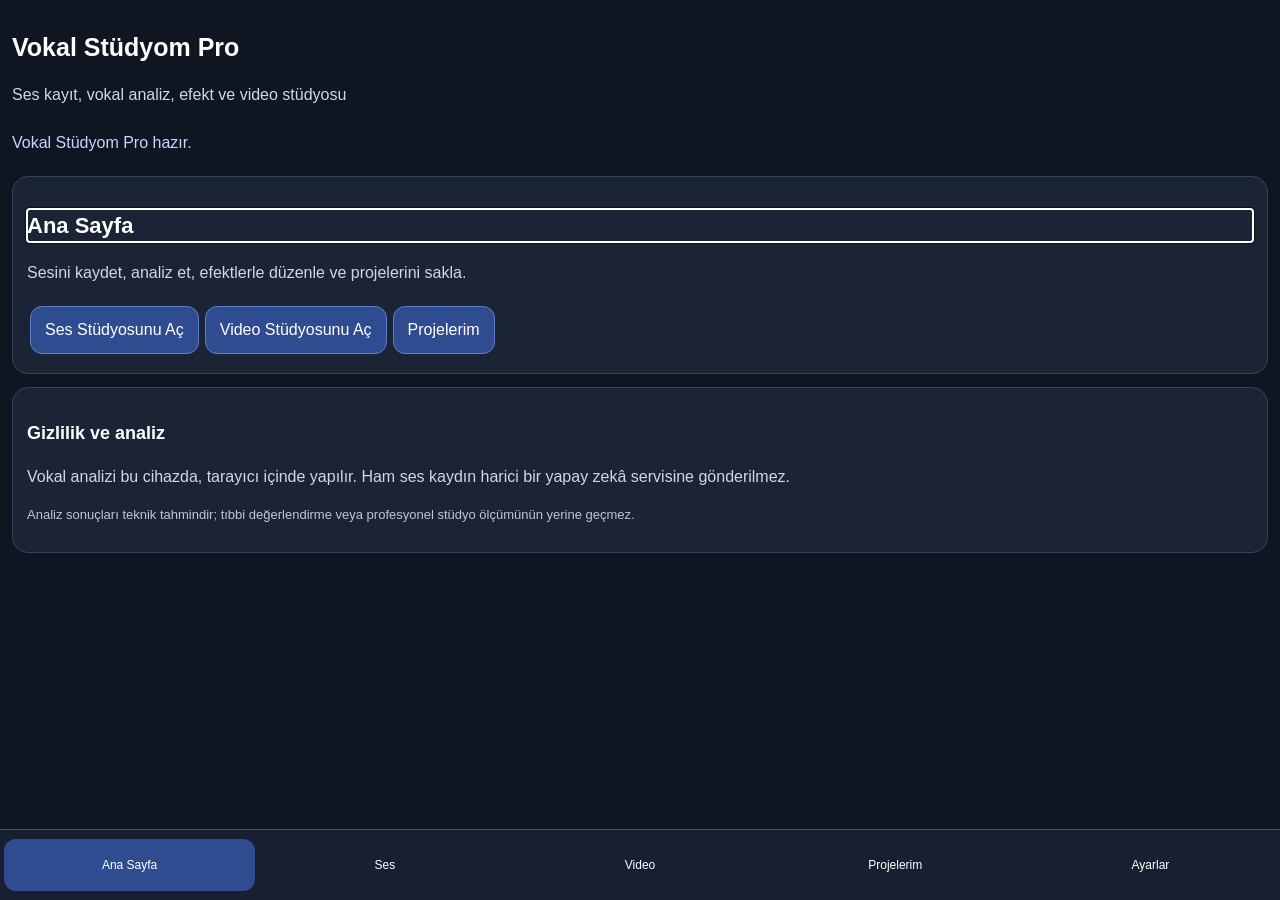
==== commit 2be0f6c0: "Update index.html" ====
--- a/index.html
+++ b/index.html
@@ -120,7 +120,7 @@
 
 const impulseCache=new WeakMap();function makeImpulse(context,seconds,size){let cache=impulseCache.get(context);if(!cache){cache=new Map();impulseCache.set(context,cache);}const key=seconds.toFixed(2)+'-'+size.toFixed(2)+'-'+context.sampleRate;if(cache.has(key))return cache.get(key);const len=Math.max(1,Math.floor(context.sampleRate*seconds)),buf=context.createBuffer(2,len,context.sampleRate);for(let c=0;c<2;c++){const d=buf.getChannelData(c);for(let i=0;i<len;i++)d[i]=(Math.random()*2-1)*Math.pow(1-i/len,2+size*3);}cache.set(key,buf);return buf;}
 
-function buildGraph(context,source,destination,includeMonitor=true){const nodes={};let n=source;const bands=[['lowshelf',80,'subBass'],['peaking',220,'bass'],['peaking',800,'mid'],['peaking',2800,'upperMid'],['highshelf',9000,'treble']];nodes.eq=[];for(const [type,f,id] of bands){const q=context.createBiquadFilter();q.type=type;q.frequency.value=f;q.Q.value=.85;n.connect(q);n=q;nodes.eq.push({node:q,id});}const presence=context.createBiquadFilter();presence.type='peaking';presence.frequency.value=4200;presence.Q.value=1;n.connect(presence);presence.channelCount=2;presence.channelCountMode='explicit';presence.channelInterpretation='speakers';const deEssFilter=context.createBiquadFilter();deEssFilter.type='highshelf';deEssFilter.frequency.value=6500;presence.connect(deEssFilter);nodes.deEssFilter=deEssFilter;const gateAnalyser=context.createAnalyser(),gateGain=context.createGain();gateAnalyser.fftSize=1024;deEssFilter.connect(gateAnalyser);deEssFilter.connect(gateGain);nodes.gateAnalyser=gateAnalyser;nodes.gateGain=gateGain;const splitter=context.createChannelSplitter(2),merger=context.createChannelMerger(2),left=context.createGain(),right=context.createGain(),crossL=context.createGain(),crossR=context.createGain();gateGain.connect(splitter);splitter.connect(left,0);splitter.connect(crossL,1);splitter.connect(right,1);splitter.connect(crossR,0);left.connect(merger,0,0);crossL.connect(merger,0,0);right.connect(merger,0,1);crossR.connect(merger,0,1);nodes.left=left;nodes.right=right;nodes.crossL=crossL;nodes.crossR=crossR;const dry=context.createGain(),pre=context.createDelay(.25),conv=context.createConvolver(),tone=context.createBiquadFilter(),wet=context.createGain();tone.type='highshelf';tone.frequency.value=5000;merger.connect(dry);dry.connect(destination);merger.connect(pre);pre.connect(conv);conv.connect(tone);tone.connect(wet);wet.connect(destination);nodes.pre=pre;nodes.conv=conv;nodes.tone=tone;nodes.wet=wet;nodes.dry=dry;const echo=context.createDelay(1.6),feedback=context.createGain(),echoWet=context.createGain();merger.connect(echo);echo.connect(feedback);feedback.connect(echo);echo.connect(echoWet);echoWet.connect(destination);nodes.echo=echo;nodes.feedback=feedback;nodes.echoWet=echoWet;const comp=context.createDynamicsCompressor(),makeup=context.createGain(),vocal=context.createGain(),master=context.createGain(),output=context.createGain();destination.connect(comp);comp.connect(makeup);makeup.connect(vocal);vocal.connect(master);master.connect(output);nodes.comp=comp;nodes.makeup=makeup;nodes.vocal=vocal;nodes.master=master;nodes.output=output;if(includeMonitor)output.connect(context.destination);const streamDest=context.createMediaStreamDestination();output.connect(streamDest);nodes.streamDest=streamDest;nodes.destination=destination;nodes.gateTimer=setInterval(()=>{if(!nodes.gateAnalyser||context.state==='closed')return;const data=new Float32Array(nodes.gateAnalyser.fftSize);nodes.gateAnalyser.getFloatTimeDomainData(data);let sum=0;for(let i=0;i<data.length;i++)sum+=data[i]*data[i];const level=Math.sqrt(sum/data.length),amount=+$('gate').value,threshold=.002+amount*.00035,target=amount===0?1:(level<threshold?.08:1);nodes.gateGain.gain.setTargetAtTime(target,context.currentTime,.035);},45);applyGraph(nodes,context);return nodes;}
+function buildGraph(context,source,destination,includeMonitor=true){const nodes={};let n=source;const bands=[['lowshelf',80,'subBass'],['peaking',220,'bass'],['peaking',800,'mid'],['peaking',2800,'upperMid'],['highshelf',9000,'treble']];nodes.eq=[];for(const [type,f,id] of bands){const q=context.createBiquadFilter();q.type=type;q.frequency.value=f;q.Q.value=.85;n.connect(q);n=q;nodes.eq.push({node:q,id});}const presence=context.createBiquadFilter();presence.type='peaking';presence.frequency.value=4200;presence.Q.value=1;n.connect(presence);presence.channelCount=2;presence.channelCountMode='explicit';presence.channelInterpretation='speakers';nodes.presence=presence;const deEssFilter=context.createBiquadFilter();deEssFilter.type='highshelf';deEssFilter.frequency.value=6500;presence.connect(deEssFilter);nodes.deEssFilter=deEssFilter;const gateAnalyser=context.createAnalyser(),gateGain=context.createGain();gateAnalyser.fftSize=1024;deEssFilter.connect(gateAnalyser);deEssFilter.connect(gateGain);nodes.gateAnalyser=gateAnalyser;nodes.gateGain=gateGain;const splitter=context.createChannelSplitter(2),merger=context.createChannelMerger(2),left=context.createGain(),right=context.createGain(),crossL=context.createGain(),crossR=context.createGain();gateGain.connect(splitter);splitter.connect(left,0);splitter.connect(crossL,1);splitter.connect(right,1);splitter.connect(crossR,0);left.connect(merger,0,0);crossL.connect(merger,0,0);right.connect(merger,0,1);crossR.connect(merger,0,1);nodes.left=left;nodes.right=right;nodes.crossL=crossL;nodes.crossR=crossR;const dry=context.createGain(),pre=context.createDelay(.25),conv=context.createConvolver(),tone=context.createBiquadFilter(),wet=context.createGain();tone.type='highshelf';tone.frequency.value=5000;merger.connect(dry);dry.connect(destination);merger.connect(pre);pre.connect(conv);conv.connect(tone);tone.connect(wet);wet.connect(destination);nodes.pre=pre;nodes.conv=conv;nodes.tone=tone;nodes.wet=wet;nodes.dry=dry;const echo=context.createDelay(1.6),feedback=context.createGain(),echoWet=context.createGain();wet.gain.value=0;feedback.gain.value=0;echoWet.gain.value=0;merger.connect(echo);echo.connect(feedback);feedback.connect(echo);echo.connect(echoWet);echoWet.connect(destination);nodes.echo=echo;nodes.feedback=feedback;nodes.echoWet=echoWet;const comp=context.createDynamicsCompressor(),makeup=context.createGain(),vocal=context.createGain(),master=context.createGain(),output=context.createGain();destination.connect(comp);comp.connect(makeup);makeup.connect(vocal);vocal.connect(master);master.connect(output);nodes.comp=comp;nodes.makeup=makeup;nodes.vocal=vocal;nodes.master=master;nodes.output=output;if(includeMonitor)output.connect(context.destination);const streamDest=context.createMediaStreamDestination();output.connect(streamDest);nodes.streamDest=streamDest;nodes.destination=destination;nodes.gateTimer=setInterval(()=>{if(!nodes.gateAnalyser||context.state==='closed')return;const data=new Float32Array(nodes.gateAnalyser.fftSize);nodes.gateAnalyser.getFloatTimeDomainData(data);let sum=0;for(let i=0;i<data.length;i++)sum+=data[i]*data[i];const level=Math.sqrt(sum/data.length),amount=+$('gate').value,threshold=.002+amount*.00035,target=amount===0?1:(level<threshold?.08:1);nodes.gateGain.gain.setTargetAtTime(target,context.currentTime,.035);},45);applyGraph(nodes,context);return nodes;}
 
 function applyGraph(g,context=ctx){if(!g||!context)return;const set=(p,v)=>{p.setTargetAtTime(v,context.currentTime,.025)};g.eq.forEach(x=>set(x.node.gain,+$(x.id).value));set(g.presence.gain,+$('presence').value);set(g.deEssFilter.gain,-(+$('deEss').value)*.12);const width=+$('stereoWidth').value/100,direct=(1+width)/2,cross=(1-width)/2;set(g.left.gain,db(+$('leftLevel').value)*direct);set(g.right.gain,db(+$('rightLevel').value)*direct);set(g.crossL.gain,db(+$('leftLevel').value)*cross);set(g.crossR.gain,db(+$('rightLevel').value)*cross);set(g.dry.gain,1);set(g.wet.gain,+$('reverbAmount').value/100*.65);set(g.pre.delayTime,+$('predelay').value/1000);g.conv.buffer=makeImpulse(context,+$('reverbTime').value,+$('roomSize').value/100);set(g.tone.gain,(+$('reverbBrightness').value-50)*.12);set(g.echo.delayTime,+$('echoDelay').value);set(g.feedback.gain,+$('echoFeedback').value/100*.82);set(g.echoWet.gain,+$('echoAmount').value/100*.7);const amt=+$('compression').value/100;set(g.comp.threshold,+$('threshold').value);set(g.comp.ratio,1+(+$('ratio').value-1)*amt);set(g.comp.attack,+$('attack').value/1000);set(g.comp.release,+$('release').value/1000);set(g.makeup.gain,db(+$('makeupGain').value));set(g.vocal.gain,db(+$('vocalLevel').value));set(g.master.gain,1);set(g.output.gain,db(+$('masterLevel').value));}
 
@@ -151,7 +151,7 @@
 
 function stopTracks(){trackAudio.forEach(a=>{a.pause();a.src='';if(a._objectUrl)URL.revokeObjectURL(a._objectUrl)});trackAudio=[];announce('Kayıt kanalları durduruldu.');}function playTrack(i){const t=tracks[i];if(!t||t.mute)return;const url=URL.createObjectURL(t.blob),a=new Audio(url);a._objectUrl=url;a.volume=clamp(t.gain,0,1);a.onended=()=>{URL.revokeObjectURL(url);trackAudio=trackAudio.filter(x=>x!==a)};trackAudio.push(a);a.play().catch(e=>say('trackStatus','Kanal oynatılamadı: '+e.message));}
 
-$('playTracks').onclick=()=>{stopTracks();const solo=tracks.some(t=>t.solo);tracks.forEach(t=>{if(t.mute||(solo&&!t.solo))return;const url=URL.createObjectURL(t.blob),a=new Audio(url);a._objectUrl=url;a.volume=clamp(t.gain,0,1);a.onended=()=>{URL.revokeObjectURL(url);trackAudio=trackAudio.filter(x=>x!==a)};trackAudio.push(a);a.play().catch(()=>say('trackStatus','Bir kanal oynatılamadı.'));});announce('Kanallar birlikte başlatıldı.');};$('stopTracks').onclick=stopTracks;$('clearTracks').onclick=()=>{stopTracks();tracks=[];renderTracks();announce('Bütün kayıt kanalları silindi.');};
+$('playTracks').onclick=()=>{stopTracks();const solo=tracks.some(t=>t.solo);tracks.forEach(t=>{if(t.mute||(solo&&!t.solo))return;const url=URL.createObjectURL(t.blob),a=new Audio(url);a._objectUrl=url;a.volume=clamp(t.gain,0,1);a.onended=()=>{URL.revokeObjectURL(url);trackAudio=trackAudio.filter(x=>x!==a)};trackAudio.push(a);a.play().catch(()=>say('trackStatus','Bir kanal oynatılamadı.'));});announce('Kanallar birlikte başlatıldı.');};$('stopTracks').onclick=stopTracks;$('clearTracks').onclick=()=>{stopTracks();tracks=[];renderTracks();announce('Bütün kanallar silindi.');};
 
 function wavFromBuffer(buffer){const channels=buffer.numberOfChannels,frames=buffer.length,bytes=44+frames*channels*2,ab=new ArrayBuffer(bytes),v=new DataView(ab);const write=(o,s)=>{for(let i=0;i<s.length;i++)v.setUint8(o+i,s.charCodeAt(i));};write(0,'RIFF');v.setUint32(4,bytes-8,true);write(8,'WAVE');write(12,'fmt ');v.setUint32(16,16,true);v.setUint16(20,1,true);v.setUint16(22,channels,true);v.setUint32(24,buffer.sampleRate,true);v.setUint32(28,buffer.sampleRate*channels*2,true);v.setUint16(32,channels*2,true);v.setUint16(34,16,true);write(36,'data');v.setUint32(40,bytes-44,true);let o=44;for(let i=0;i<frames;i++)for(let c=0;c<channels;c++){const s=clamp(buffer.getChannelData(c)[i],-1,1);v.setInt16(o,s<0?s*32768:s*32767,true);o+=2;}return ab;}
 
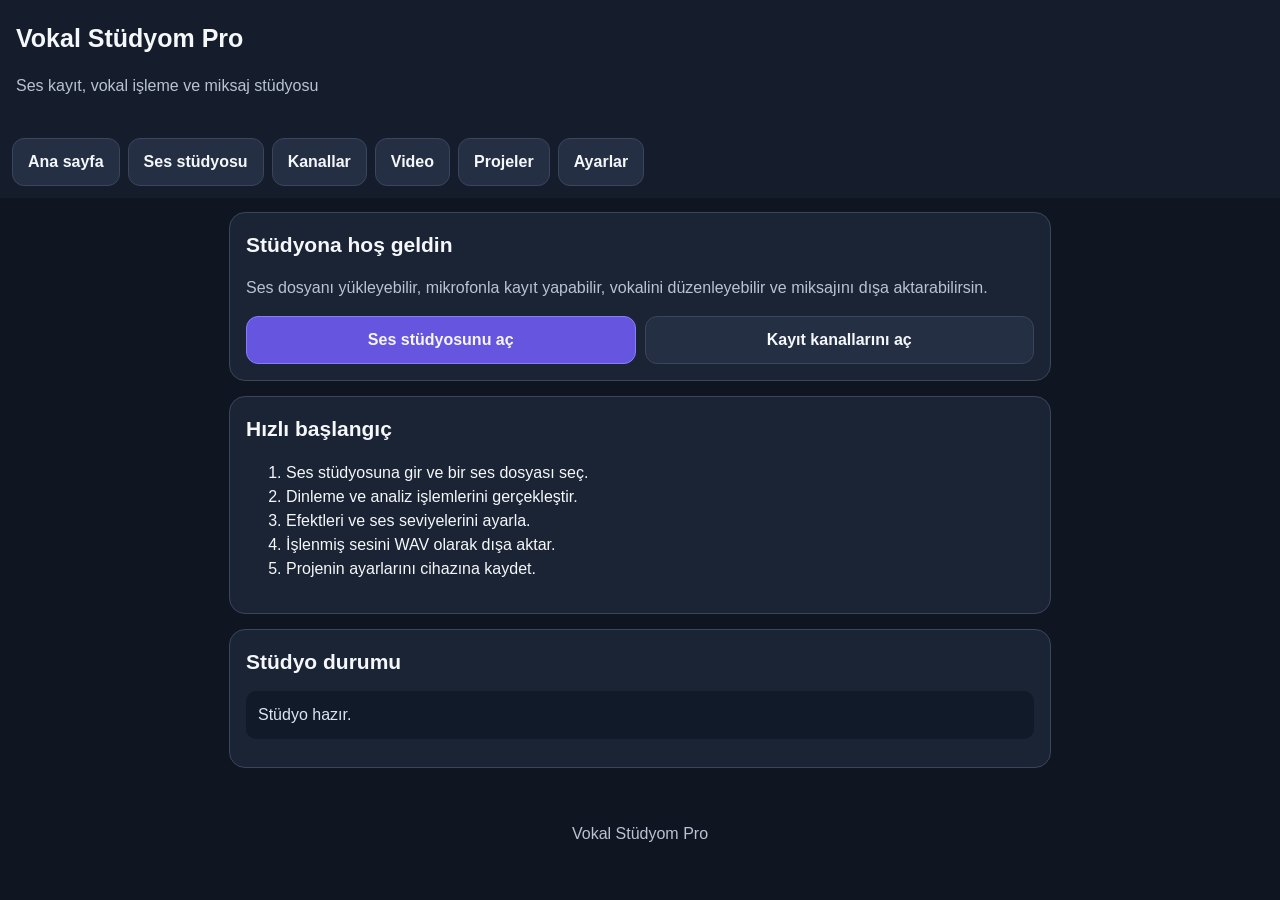
==== commit f5002374: "Update index.html" ====
--- a/index.html
+++ b/index.html
@@ -1,20 +1,152 @@
-<!doctype html>
+
+
+<!DOCTYPE html>
 
 <html lang="tr">
 
 <head>
 
-<meta charset="utf-8">
-
-<meta name="viewport" content="width=device-width,initial-scale=1,viewport-fit=cover">
+<meta charset="UTF-8">
+
+<meta name="viewport" content="width=device-width,initial-scale=1,maximum-scale=1">
 
 <meta name="theme-color" content="#101522">
 
+<meta name="description" content="Erişilebilir vokal kayıt ve miksaj stüdyosu">
+
+<link rel="manifest" href="manifest.json">
+
 <title>Vokal Stüdyom Pro</title>
 
 <style>
 
-:root{color-scheme:dark;font-family:-apple-system,BlinkMacSystemFont,"Segoe UI",sans-serif;background:#101522;color:#fff}*{box-sizing:border-box}body{margin:0;padding:12px 12px calc(100px + env(safe-area-inset-bottom));background:#101522;line-height:1.5}h1{font-size:25px}h2{font-size:22px}h3{font-size:18px}p{color:#d0d7e5}button,input,select,textarea{font:inherit}button{background:#304c91;color:#fff;border:1px solid #607fc9;border-radius:12px;min-height:48px;padding:10px 14px;margin:5px 3px}button.secondary{background:#273044;border-color:#536078}button.danger{background:#812e3a;border-color:#c35b68}button:disabled{opacity:.45}button:focus-visible,input:focus-visible,select:focus-visible,textarea:focus-visible{outline:3px solid #ffd166;outline-offset:3px}.panel{background:#1b2435;border:1px solid #35445d;border-radius:16px;padding:14px;margin:13px 0}.control{margin:17px 0}.control label,.field-label{display:block;font-weight:650;margin-bottom:7px}.control input[type=range]{display:block;width:100%;min-height:42px;accent-color:#80a5ff}.value{display:block;color:#c5d7ff;margin-top:4px}.help,.small{font-size:13px;color:#bdc7d8;line-height:1.55}input[type=file]{display:block;width:100%;min-height:48px;margin:12px 0;color:white}input[type=number],input[type=text],textarea,select{width:100%;padding:11px;border-radius:9px;border:1px solid #65738a;background:#101a2a;color:white;min-height:46px}textarea{min-height:90px}audio,video{width:100%;margin:12px 0}video{background:#000;max-height:360px}.status{min-height:28px;color:#c5d7ff;padding:8px 0}.notice{border-left:3px solid #80a5ff;padding:10px 12px;background:#202c42;border-radius:5px}.track{border:1px solid #536078;border-radius:12px;padding:12px;margin:12px 0}.grid2{display:grid;grid-template-columns:1fr 1fr;gap:8px}.section-nav{position:fixed;bottom:0;left:0;right:0;background:#171f30;border-top:1px solid #45536b;display:flex;justify-content:space-around;padding:7px 2px calc(7px + env(safe-area-inset-bottom));z-index:10}.section-nav button{flex:1;font-size:12px;padding:8px 2px;min-height:52px;background:transparent;border:0;margin:2px}.section-nav button[aria-current=page]{background:#304c91}.page[hidden],.hidden{display:none!important}.result{padding:12px;background:#101a2a;border-radius:10px;margin:8px 0}.result strong{display:block}.checkline{display:flex;gap:10px;align-items:center;margin:10px 0}.checkline input{width:22px;height:22px}.control .help{margin:5px 0 0}hr{border:0;border-top:1px solid #40506a;margin:18px 0}a{color:#b9d0ff}
+:root{
+
+--bg:#101522;--panel:#1b2435;--panel2:#242f43;
+
+--text:#f5f7fb;--muted:#b9c3d4;--accent:#8c7bff;
+
+--good:#37c98b;--danger:#ff667c;--border:#39465d;
+
+}
+
+*{box-sizing:border-box}
+
+body{
+
+margin:0;background:var(--bg);color:var(--text);
+
+font-family:-apple-system,BlinkMacSystemFont,"Segoe UI",sans-serif;
+
+font-size:16px;line-height:1.5;
+
+}
+
+header{padding:20px 16px 12px;background:#151d2c}
+
+h1{font-size:25px;margin:0 0 5px}
+
+h2{font-size:21px;margin:0 0 14px}
+
+h3{font-size:18px;margin:18px 0 10px}
+
+p{color:var(--muted)}
+
+nav{
+
+display:flex;gap:8px;overflow-x:auto;padding:12px;
+ background:#151d2c;position:sticky;top:0;z-index:5;
+
+}
+
+button,.navbutton{
+
+background:var(--panel2);color:var(--text);
+
+border:1px solid var(--border);border-radius:12px;
+
+padding:12px 15px;font-size:16px;font-weight:600;
+
+min-height:48px;cursor:pointer;
+
+}
+
+button:focus,input:focus,select:focus,textarea:focus{
+
+outline:3px solid #c4bbff;outline-offset:3px;
+
+}
+
+button.primary{background:#6655df;border-color:#887bff}
+
+button.good{background:#176c50}
+
+button.danger{background:#8d3044}
+
+button:disabled{opacity:.45}
+
+main{padding:14px;max-width:850px;margin:auto}
+
+section{display:none}
+
+section.active{display:block}
+
+.panel{
+
+background:var(--panel);border:1px solid var(--border);
+
+border-radius:16px;padding:16px;margin-bottom:15px;
+
+}
+
+label{display:block;font-weight:600;margin:15px 0 6px}
+
+input,select,textarea{
+
+width:100%;min-height:46px;padding:10px;
+
+border-radius:10px;border:1px solid var(--border);
+
+background:#111a29;color:var(--text);font-size:16px;
+
+}
+ input[type=range]{padding:0;accent-color:var(--accent)}
+
+input[type=file]{height:auto}
+
+textarea{min-height:120px;resize:vertical}
+
+.row{display:flex;flex-wrap:wrap;gap:9px;margin-top:12px}
+
+.row button{flex:1}
+
+.status{
+
+padding:12px;border-radius:10px;background:#111a29;
+
+color:#dce4f2;margin:12px 0;min-height:45px;
+
+}
+
+.value{color:#d0c8ff;font-variant-numeric:tabular-nums}
+
+.track{
+
+padding:14px;background:#111a29;border:1px solid var(--border);
+
+border-radius:12px;margin:12px 0;
+
+}
+
+.track h3{margin:0 0 8px}
+
+small{color:var(--muted)}
+
+audio,video{width:100%;margin-top:12px}
+
+.hidden{display:none!important}
+
+footer{text-align:center;padding:25px;color:var(--muted)}
 
 </style>
 
@@ -22,214 +154,1760 @@
 
 <body>
 
-<header><h1>Vokal Stüdyom Pro</h1><p>Ses kayıt, vokal analiz, efekt ve video stüdyosu</p><div id="status" class="status" role="status" aria-live="polite">Stüdyo hazır.</div></header>
+<header>
+
+<h1>Vokal Stüdyom Pro</h1>
+
+<p>Ses kayıt, vokal işleme ve miksaj stüdyosu</p>
+
+</header>
+
+<nav aria-label="Ana menü">
+
+<button class="navbutton" data-page="home">Ana sayfa</button>
+
+<button class="navbutton" data-page="audio">Ses stüdyosu</button>
+
+<button class="navbutton" data-page="tracks">Kanallar</button>
+
+<button class="navbutton" data-page="video">Video</button>
+
+<button class="navbutton" data-page="projects">Projeler</button>
+
+<button class="navbutton" data-page="settings">Ayarlar</button>
+
+</nav>
 
 <main>
 
-<section id="home" class="page">
-
-<div class="panel"><h2 tabindex="-1">Ana Sayfa</h2><p>Sesini kaydet, analiz et, efektlerle düzenle ve projelerini sakla.</p><button type="button" data-open="audio">Ses Stüdyosunu Aç</button><button type="button" data-open="video">Video Stüdyosunu Aç</button><button type="button" data-open="projects">Projelerim</button></div>
-
-<div class="panel"><h3>Gizlilik ve analiz</h3><p>Vokal analizi bu cihazda, tarayıcı içinde yapılır. Ham ses kaydın harici bir yapay zekâ servisine gönderilmez.</p><p class="small">Analiz sonuçları teknik tahmindir; tıbbi değerlendirme veya profesyonel stüdyo ölçümünün yerine geçmez.</p></div>
+<section id="home" class="active">
+
+<div class="panel">
+
+<h2>Stüdyona hoş geldin</h2>
+
+<p>Ses dosyanı yükleyebilir, mikrofonla kayıt yapabilir, vokalini düzenleyebilir ve miksajını dışa aktarabilirsin.</p>
+
+<div class="row">
+
+<button class="primary" data-goto="audio">Ses stüdyosunu aç</button>
+
+<button data-goto="tracks">Kayıt kanallarını aç</button>
+
+</div>
+
+</div>
+
+<div class="panel">
+
+<h2>Hızlı başlangıç</h2>
+
+<ol>
+
+<li>Ses stüdyosuna gir ve bir ses dosyası seç.</li>
+
+<li>Dinleme ve analiz işlemlerini gerçekleştir.</li>
+
+<li>Efektleri ve ses seviyelerini ayarla.</li>
+
+<li>İşlenmiş sesini WAV olarak dışa aktar.</li>
+
+<li>Projenin ayarlarını cihazına kaydet.</li>
+
+</ol>
+
+</div>
+
+<div class="panel">
+
+<h2>Stüdyo durumu</h2>
+
+<div id="homeStatus" class="status" role="status" aria-live="polite">Stüdyo hazır.</div>
+
+</div>
 
 </section>
 
-<section id="audio" class="page" hidden>
-
-<h2 tabindex="-1">Ses Stüdyosu</h2>
-
-<div class="panel"><h3>1. Ses dosyası yükleme ve oynatma</h3><label class="field-label" for="audioFile">Ses dosyası seç</label><input id="audioFile" type="file" accept="audio/*,.mp3,.wav,.m4a,.aac,.ogg,.opus,.flac"><p id="fileInfo" class="small" aria-live="polite">Henüz dosya seçilmedi.</p><audio id="player" controls preload="metadata"></audio><div class="grid2"><button type="button" id="playBtn">Çal</button><button type="button" class="secondary" id="pauseBtn">Duraklat</button><button type="button" class="secondary" id="stopBtn">Başa al</button><button type="button" class="secondary" id="analyseBtn">Vokali analiz et</button></div></div>
-
-<div class="panel"><h3>2. Akıllı vokal analizi</h3><p class="help">Dosya cihazında incelenir. İlk 45 saniye ve ilk ses kanalı cihazda incelenir. Temel frekans ve nota tahminleri, perde kararlılığı, vibrato ipucu ve spektral parlaklık hesaplanır. Formant bölgesi yalnızca yaklaşık spektral ipucu olarak verilir.</p><button type="button" id="analyseBtn2">Analizi başlat</button><p id="analysisStatus" class="small" role="status" aria-live="polite">Analiz bekliyor.</p><div id="analysisResults" class="result" aria-live="polite">Henüz analiz sonucu yok.</div><label class="field-label" for="targetProfile">Hedef vokal profili</label><select id="targetProfile"><option value="natural">Doğal vokal</option><option value="studio">Stüdyo vokali</option><option value="warm">Sıcak vokal</option><option value="bright">Parlak vokal</option></select><button type="button" id="recommendBtn" class="secondary">Analize göre ayar öner</button><button type="button" id="applyRecommendation">Önerileri uygula</button><div id="recommendation" class="result" aria-live="polite">Öneri oluşturulmadı.</div></div>
-
-<div class="panel"><h3>3. Mikrofon kaydı ve canlı dinleme</h3><p class="help">Canlı dinlemede kulaklık kullan. Hoparlörle dinleme ses geri beslemesine neden olabilir.</p><div class="grid2"><button type="button" id="monitorEffects">Efektli canlı dinleme</button><button type="button" class="secondary" id="monitorDry">Efektsiz canlı dinleme</button><button type="button" class="danger" id="stopMonitor">Canlı dinlemeyi kapat</button><button type="button" id="recordMic">Yeni vokal kanalı kaydet</button><button type="button" class="danger" id="stopMic">Kaydı bitir</button></div><p id="micStatus" class="small" aria-live="polite">Mikrofon bekliyor.</p></div>
-
-<div class="panel"><h3>4. Başlangıç ve bitiş</h3><p class="help">Bu ayarlar işlenmiş ses dışa aktarımında uygulanır. Normal oynatmada başlangıç gecikmesi kullanılır.</p><div class="control"><label for="startDelay">Başlangıç gecikmesi</label><input id="startDelay" type="range" min="0" max="10" step=".1" value="0"><output id="startDelayValue" class="value">0 saniye</output></div><div class="control"><label for="fadeIn">Yumuşak başlangıç</label><input id="fadeIn" type="range" min="0" max="10" step=".1" value="0"><output id="fadeInValue" class="value">0 saniye</output></div><div class="control"><label for="fadeOut">Yumuşak bitiş</label><input id="fadeOut" type="range" min="0" max="15" step=".1" value="0"><output id="fadeOutValue" class="value">0 saniye</output></div><div class="control"><label for="tailDuration">Efekt kuyruğu</label><input id="tailDuration" type="range" min="0" max="15" step=".1" value="3"><output id="tailDurationValue" class="value">3 saniye</output></div></div>
-
-<div class="panel"><h3>5. Ekolayzer (EQ) – frekans dengesi</h3><p class="help">EQ belirli frekans bölgelerini yükseltir veya azaltır. Artı değer o bölgeyi belirginleştirir; eksi değer geri çeker. Büyük değişiklikler sesi yapaylaştırabilir.</p>
-
-<div class="control"><label for="subBass">Alt bas – en kalın frekanslar</label><input id="subBass" type="range" min="-24" max="24" step=".5" value="0"><output id="subBassValue" class="value">0 dB</output><p class="help">Artırmak gövde ve uğultuyu artırabilir; azaltmak dip uğultusunu temizleyebilir.</p></div>
-
-<div class="control"><label for="bass">Bas – sesin gövdesi</label><input id="bass" type="range" min="-24" max="24" step=".5" value="0"><output id="bassValue" class="value">0 dB</output><p class="help">Artırmak sesi dolgunlaştırır; fazla artırmak boğuklaştırır.</p></div>
-
-<div class="control"><label for="mid">Orta frekans – ana ses bölgesi</label><input id="mid" type="range" min="-24" max="24" step=".5" value="0"><output id="midValue" class="value">0 dB</output><p class="help">Artırmak sesi öne çıkarabilir; fazla artırmak burunsu veya sert duyulabilir.</p></div>
-
-<div class="control"><label for="upperMid">Üst orta – anlaşılabilirlik</label><input id="upperMid" type="range" min="-24" max="24" step=".5" value="0"><output id="upperMidValue" class="value">0 dB</output><p class="help">Artırmak kelimeleri belirginleştirebilir; fazla artırmak yorucu sertlik verir.</p></div>
-
-<div class="control"><label for="treble">Tiz – parlaklık ve hava</label><input id="treble" type="range" min="-24" max="24" step=".5" value="0"><output id="trebleValue" class="value">0 dB</output><p class="help">Artırmak parlaklık verir; fazla artırmak s ve ş seslerini rahatsız edebilir.</p></div></div>
-
-<div class="panel"><h3>6. Reverb – oda ve salon hissi</h3><p class="help">Reverb, sesin ardından çok sayıda kısa yansıma oluşturarak mekân hissi verir. Fazlası sözleri anlaşılmaz yapabilir.</p><div class="control"><label for="reverbAmount">Reverb miktarı</label><input id="reverbAmount" type="range" min="0" max="100" step="1" value="0"><output id="reverbAmountValue" class="value">0%</output><p class="help">Artırmak yankı hissini güçlendirir; azaltmak sesi kuru ve yakından duyurur.</p></div><div class="control"><label for="roomSize">Oda büyüklüğü</label><input id="roomSize" type="range" min="0" max="100" step="1" value="40"><output id="roomSizeValue" class="value">40%</output><p class="help">Artırmak daha büyük mekân hissi verir.</p></div><div class="control"><label for="reverbTime">Yankı süresi</label><input id="reverbTime" type="range" min=".3" max="8" step=".1" value="2"><output id="reverbTimeValue" class="value">2 saniye</output></div><div class="control"><label for="predelay">Ön gecikme</label><input id="predelay" type="range" min="0" max="200" step="1" value="20"><output id="predelayValue" class="value">20 ms</output><p class="help">Artırmak doğrudan ses ile yankı arasındaki boşluğu uzatır.</p></div><div class="control"><label for="reverbBrightness">Yankı parlaklığı</label><input id="reverbBrightness" type="range" min="0" max="100" step="1" value="50"><output id="reverbBrightnessValue" class="value">50%</output></div></div>
-
-<div class="panel"><h3>7. Echo – tekrarlı yankı</h3><p class="help">Echo, sesin belirgin tekrarlarını üretir. Reverb'den farklı olarak tekrarlar ayrı ayrı duyulabilir.</p><div class="control"><label for="echoAmount">Echo miktarı</label><input id="echoAmount" type="range" min="0" max="100" step="1" value="0"><output id="echoAmountValue" class="value">0%</output></div><div class="control"><label for="echoDelay">Tekrar aralığı</label><input id="echoDelay" type="range" min=".05" max="1.5" step=".01" value=".3"><output id="echoDelayValue" class="value">0.30 saniye</output></div><div class="control"><label for="echoFeedback">Tekrar sayısı / yoğunluğu</label><input id="echoFeedback" type="range" min="0" max="85" step="1" value="25"><output id="echoFeedbackValue" class="value">25%</output></div></div>
-
-<div class="panel"><h3>8. Compressor – ses seviyesini dengeleme</h3><p class="help">Compressor yüksek sesli bölümleri kontrol eder, böylece sesin genel seviyesi daha dengeli duyulabilir.</p><div class="control"><label for="compression">Compressor miktarı</label><input id="compression" type="range" min="0" max="100" step="1" value="0"><output id="compressionValue" class="value">0%</output></div><div class="control"><label for="threshold">Threshold – sıkıştırmanın başladığı seviye</label><input id="threshold" type="range" min="-60" max="0" step="1" value="-18"><output id="thresholdValue" class="value">-18 dB</output><p class="help">Daha düşük eksi değer, daha sessiz bölümlerin de sıkıştırmaya girmesine yol açar.</p></div><div class="control"><label for="ratio">Ratio – sıkıştırma oranı</label><input id="ratio" type="range" min="1" max="12" step=".5" value="3"><output id="ratioValue" class="value">3:1</output></div><div class="control"><label for="attack">Attack – tepki süresi</label><input id="attack" type="range" min=".1" max="100" step=".1" value="10"><output id="attackValue" class="value">10 ms</output></div><div class="control"><label for="release">Release – normale dönüş süresi</label><input id="release" type="range" min="10" max="1000" step="1" value="150"><output id="releaseValue" class="value">150 ms</output></div><div class="control"><label for="makeupGain">Makeup Gain – sıkıştırma sonrası ses telafisi</label><input id="makeupGain" type="range" min="-12" max="18" step=".5" value="0"><output id="makeupGainValue" class="value">0 dB</output></div></div>
-
-<div class="panel"><h3>9. Vokal temizleme ve parlaklık</h3><div class="control"><label for="gate">Noise Gate – sessiz anları azaltma</label><input id="gate" type="range" min="0" max="100" step="1" value="0"><output id="gateValue" class="value">0%</output><p class="help">Ses seviyesi belirlenen eşiğin altına indiğinde çıkışı kısar. Sürekli gürültüyü tamamen yok eden yapay zekâ temizliği değildir.</p></div><div class="control"><label for="deEss">Üst frekans azaltma – sert S ve Ş seslerini yumuşatma</label><input id="deEss" type="range" min="0" max="100" step="1" value="0"><output id="deEssValue" class="value">0%</output><p class="help">Bu temel sürüm üst frekansları azaltır. Dinamik, heceye duyarlı profesyonel de-esser değildir.</p></div><div class="control"><label for="presence">Presence – vokalin öne gelmesi</label><input id="presence" type="range" min="-12" max="12" step=".5" value="0"><output id="presenceValue" class="value">0 dB</output></div></div>
-
-<div class="panel"><h3>10. Stereo ve ses seviyeleri</h3><div class="control"><label for="stereoWidth">Stereo genişliği</label><input id="stereoWidth" type="range" min="0" max="150" step="1" value="100"><output id="stereoWidthValue" class="value">100%</output><p class="help">100% normal genişliktir. Azaltmak sesi ortaya toplar; artırmak yan farkları genişletir ve mono uyumluluğunu bozabilir.</p></div><div class="control"><label for="leftLevel">Sol kanal seviyesi</label><input id="leftLevel" type="range" min="-24" max="12" step=".5" value="0"><output id="leftLevelValue" class="value">0 dB</output></div><div class="control"><label for="rightLevel">Sağ kanal seviyesi</label><input id="rightLevel" type="range" min="-24" max="12" step=".5" value="0"><output id="rightLevelValue" class="value">0 dB</output></div><div class="control"><label for="vocalLevel">Vokal seviyesi</label><input id="vocalLevel" type="range" min="-24" max="12" step=".5" value="0"><output id="vocalLevelValue" class="value">0 dB</output></div><div class="control"><label for="masterLevel">Ana çıkış seviyesi</label><input id="masterLevel" type="range" min="-24" max="12" step=".5" value="0"><output id="masterLevelValue" class="value">0 dB</output></div></div>
-
-<div class="panel"><h3>11. Şarkı sözleri</h3><label class="field-label" for="lyricText">Şarkı sözü satırı</label><textarea id="lyricText" placeholder="Şarkı sözü satırını yaz"></textarea><label class="field-label" for="lyricTime">Başlangıç zamanı (saniye)</label><input id="lyricTime" type="number" min="0" step=".1" value="0"><button type="button" id="addLyric">Söz satırını ekle</button><div id="lyricsList"></div></div>
-
-<div class="panel"><h3>12. Hazır efekt profilleri</h3><label class="field-label" for="preset">Profil seç</label><select id="preset"><option value="">Profil seçiniz</option><option value="clean">Temiz vokal</option><option value="warm">Sıcak vokal</option><option value="stage">Sahne ve salon</option><option value="echo">Echo vokal</option><option value="radio">Radyo vokali</option></select><button type="button" id="applyPreset">Profili uygula</button><button type="button" class="secondary" id="resetEffects">Efektleri sıfırla</button></div>
-
-<div class="panel"><h3>13. İşlenmiş sesi dışa aktar</h3><p class="help">İşleme tarayıcı içinde yapılır. Çıktı WAV biçimindedir; MP3 olarak kaydedildiği iddia edilmez. Uzun ve yüksek çözünürlüklü dosyalar iPhone belleğini zorlayabilir.</p><button type="button" id="exportAudio">İşlenmiş sesi WAV olarak kaydet</button><p id="exportStatus" class="small" role="status" aria-live="polite">Dışa aktarma bekliyor.</p></div>
-
-<div class="panel"><h3>14. Gelişmiş kayıt kanalları</h3><p class="help">Sekiz kanallı kayıt alanı ana görünümü kalabalıklaştırmaması için burada isteğe bağlı açılır.</p><button type="button" id="toggleTracks" aria-expanded="false" aria-controls="trackArea">Gelişmiş kayıt kanallarını göster</button><div id="trackArea" hidden><p id="trackStatus" class="small" aria-live="polite">Henüz kayıt kanalı yok.</p><div id="tracks">Henüz kayıt kanalı yok.</div><div class="grid2"><button type="button" id="playTracks">Kanalları birlikte çal</button><button type="button" class="secondary" id="stopTracks">Kanalları durdur</button><button type="button" id="exportTracks">Kanalları WAV miksle</button><button type="button" class="danger" id="clearTracks">Bütün kanalları sil</button></div></div></div>
+<section id="audio">
+
+<div class="panel">
+
+<h2>Ses dosyası</h2>
+
+<label for="audioFile">Ses dosyası seç</label>
+
+<input id="audioFile" type="file" accept="audio/*">
+
+<audio id="audioPlayer" controls preload="metadata"></audio>
+
+<div id="fileStatus" class="status" role="status" aria-live="polite">Henüz ses dosyası seçilmedi.</div>
+
+<div class="row">
+
+<button id="analyseBtn" class="primary">Vokali analiz et</button>
+
+<button id="resetAudio">Ses dosyasını kaldır</button>
+
+</div>
+
+</div>
+
+<div class="panel">
+
+<h2>Akıllı vokal asistanı</h2>
+
+<label for="genre">Müzik türü</label>
+
+<select id="genre">
+
+<option value="pop">Pop</option>
+
+<option value="rap">Rap</option>
+
+<option value="arabesk">Arabesk</option>
+
+<option value="rock">Rock</option>
+
+<option value="acoustic">Akustik</option>
+
+<option value="other">Diğer</option>
+
+</select>
+
+<label for="voiceStyle">Vokal karakteri</label>
+
+<select id="voiceStyle">
+
+<option value="natural">Doğal ve temiz</option>
+
+<option value="warm">Sıcak ve dolgun</option>
+
+<option value="bright">Parlak ve önde</option>
+
+<option value="power">Güçlü ve belirgin</option>
+
+<option value="soft">Yumuşak</option>
+
+</select>
+
+<div class="row">
+
+<button id="autoPreset" class="primary">Otomatik ayar öner</button>
+
+<button id="applyPreset">Önerilen ayarları uygula</button>
+
+</div>
+
+<div id="analysisStatus" class="status" role="status" aria-live="polite">Analiz bekleniyor.</div>
+
+</div>
+
+<div class="panel">
+
+<h2>Ses seviyesi ve temel ayarlar</h2>
+
+<div id="controls">
+
+<label for="masterLevel">Ana ses seviyesi <span id="masterLevelVal" class="value">100</span></label>
+
+<input id="masterLevel" type="range" min="0" max="150" value="100">
+
+<label for="vocalLevel">Vokal seviyesi <span id="vocalLevelVal" class="value">100</span></label>
+
+<input id="vocalLevel" type="range" min="0" max="150" value="100">
+
+<label for="fadeIn">Başlangıç geçişi (saniye)</label>
+ <input id="fadeIn" type="range" min="0" max="10" step=".1" value="0">
+
+<label for="fadeOut">Bitiş geçişi (saniye)</label>
+
+<input id="fadeOut" type="range" min="0" max="10" step=".1" value="0">
+
+</div>
+
+</div>
+
+<div class="panel">
+
+<h2>Ekolayzır (EQ)</h2>
+
+<p>Frekans bölgelerinin seviyelerini düzenle.</p>
+
+<div id="eqControls"></div>
+
+</div>
+
+<div class="panel">
+
+<h2>Dinamik işlem ve vokal temizliği</h2>
+
+<label for="compression">Kompresör miktarı <span id="compressionVal" class="value">30</span></label>
+
+<input id="compression" type="range" min="0" max="100" value="30">
+
+<label for="threshold">Kompresör eşiği <span id="thresholdVal" class="value">-24</span></label>
+
+<input id="threshold" type="range" min="-60" max="0" value="-24">
+
+<label for="ratio">Kompresör oranı <span id="ratioVal" class="value">3</span></label>
+
+<input id="ratio" type="range" min="1" max="12" step=".5" value="3">
+
+<label for="gate">Gürültü kapısı <span id="gateVal" class="value">0</span></label>
+
+<input id="gate" type="range" min="0" max="100" value="0">
+
+<label for="deEss">Sibilans azaltma <span id="deEssVal" class="value">0</span></label>
+
+<input id="deEss" type="range" min="0" max="100" value="0">
+
+<label for="presence">Vokal netliği <span id="presenceVal" class="value">0</span></label>
+
+<input id="presence" type="range" min="0" max="100" value="0">
+
+</div>
+
+<div class="panel">
+
+<h2>Reverb ve yankı</h2>
+
+<label for="reverbAmount">Reverb miktarı <span id="reverbAmountVal" class="value">15</span></label>
+
+<input id="reverbAmount" type="range" min="0" max="100" value="15">
+
+<label for="roomSize">Oda büyüklüğü <span id="roomSizeVal" class="value">50</span></label>
+
+<input id="roomSize" type="range" min="1" max="100" value="50">
+
+<label for="reverbTime">Reverb süresi <span id="reverbTimeVal" class="value">2</span></label>
+
+<input id="reverbTime" type="range" min=".2" max="6" step=".1" value="2">
+
+<label for="echoAmount">Echo miktarı <span id="echoAmountVal" class="value">0</span></label>
+
+<input id="echoAmount" type="range" min="0" max="100" value="0">
+
+<label for="echoDelay">Echo gecikmesi (ms) <span id="echoDelayVal" class="value">300</span></label>
+
+<input id="echoDelay" type="range" min="50" max="1000" step="10" value="300">
+
+<label for="echoFeedback">Echo tekrarı <span id="echoFeedbackVal" class="value">25</span></label>
+
+<input id="echoFeedback" type="range" min="0" max="80" value="25">
+
+</div>
+
+<div class="panel">
+
+<h2>Dinleme ve dışa aktarma</h2>
+
+<div class="row">
+
+<button id="playProcessed" class="primary">İşlenmiş sesi dinle</button>
+
+<button id="stopProcessed">Durdur</button>
+
+</div>
+
+<div class="row">
+
+<button id="exportWav" class="good">İşlenmiş WAV dosyasını indir</button>
+
+</div>
+
+<div id="exportStatus" class="status" role="status" aria-live="polite">Dışa aktarma bekleniyor.</div>
+
+</div>
 
 </section>
 
-<section id="video" class="page" hidden><h2 tabindex="-1">Video Stüdyosu</h2><div class="panel"><h3>Video içe aktarma</h3><label class="field-label" for="videoFile">Video dosyası seç</label><input id="videoFile" type="file" accept="video/*,.mp4,.mov,.m4v,.webm"><p id="videoInfo" class="small">Henüz video seçilmedi.</p><video id="videoPlayer" controls playsinline preload="metadata"></video></div><div class="panel"><h3>Video başlangıç ve bitiş</h3><label class="field-label" for="videoStart">Başlangıç zamanı (saniye)</label><input id="videoStart" type="number" min="0" step=".1" value="0"><label class="field-label" for="videoEnd">Bitiş zamanı (saniye)</label><input id="videoEnd" type="number" min="0" step=".1" value="0"><button type="button" id="setVideoStart">Mevcut zamanı başlangıç yap</button><button type="button" id="setVideoEnd">Mevcut zamanı bitiş yap</button><button type="button" class="secondary" id="previewVideo">Seçilen bölümü önizle</button></div><div class="panel"><h3>Video dışa aktarma</h3><p class="notice small">Video dışa aktarma tarayıcı ve video codec desteğine bağlıdır. Desteklenmiyorsa önizleme yine kullanılabilir.</p><button type="button" id="exportVideo">Kırpılmış videoyu dışa aktar</button><button type="button" class="danger" id="stopVideoExport">Dışa aktarmayı durdur</button><p id="videoStatus" class="small" aria-live="polite"></p></div></section>
-
-<section id="projects" class="page" hidden><h2 tabindex="-1">Projelerim</h2><div class="panel"><h3>Proje kaydetme ve yükleme</h3><p>Efekt ayarları, şarkı sözleri ve kayıt kanalları bu cihazın tarayıcısında saklanır. Orijinal ses ve video dosyaları ayrıca yüklenmelidir. Safari verilerini silersen yerel projeler kaybolabilir.</p><button type="button" id="saveProject">Projeyi bu cihaza kaydet</button><button type="button" class="secondary" id="loadProject">Kayıtlı projeyi yükle</button><button type="button" class="secondary" id="exportProject">Proje dosyasını dışa aktar</button><label class="field-label" for="projectFile">Proje dosyasını içe aktar</label><input id="projectFile" type="file" accept=".json,application/json"><p id="projectStatus" class="small" aria-live="polite"></p></div></section>
-
-<section id="settings" class="page" hidden><h2 tabindex="-1">Ayarlar ve teknik bilgiler</h2><div class="panel"><h3>Gizlilik</h3><p>Vokal analizinde seçtiğin ses dosyası tarayıcı belleğinde işlenir. Bu kod harici yapay zekâ servisine ses göndermez ve API anahtarı kullanmaz.</p></div><div class="panel"><h3>Teknik sınırlar</h3><p class="small">Perde tespiti temel frekans tahminiyle yapılır. Vibrato ve kararlılık, tespit edilen perde örneklerinden yaklaşık hesaplanır. Formantlar bu sürümde güvenilir formant izleme algoritmasıyla değil, spektrum tepe noktalarından yaklaşık ipuçlarıyla değerlendirilir.</p><p class="small">Bu sürüm otomatik perde düzeltme (autotune), yapay zekâ kaynak ayırma veya stüdyo kalitesinde spektral gürültü giderme içermez.</p><p class="small">Ses işleme Web Audio API ve OfflineAudioContext kullanır. Özellikler cihaz, Safari sürümü ve bellek durumuna göre değişebilir.</p></div></section>
+<section id="tracks">
+
+<div class="panel">
+
+<h2>Çok kanallı kayıt stüdyosu</h2>
+
+<p>Her kanal için ayrı kayıt alabilir, ses seviyesini ayarlayabilir ve kanalları birleştirebilirsin.</p>
+
+<label for="micSelect">Mikrofon</label>
+
+<select id="micSelect">
+
+<option value="">Varsayılan mikrofon</option>
+
+</select>
+
+<div class="row">
+
+<button id="startMonitor" class="primary">Mikrofonu dinlemeyi başlat</button>
+
+<button id="stopMonitor">Dinlemeyi durdur</button>
+
+</div>
+
+<div class="row">
+
+<button id="startRecording" class="good">Yeni kanal kaydet</button>
+
+<button id="stopRecording" class="danger">Kaydı bitir</button>
+
+</div>
+
+<div id="micStatus" class="status" role="status" aria-live="polite">Mikrofon henüz başlatılmadı.</div>
+
+</div>
+
+<div class="panel">
+
+<h2>Kayıt kanalları</h2>
+
+<div id="trackList" aria-live="polite">
+
+<p>Henüz kayıt kanalı yok.</p>
+
+</div>
+
+<div class="row">
+
+<button id="playAllTracks" class="primary">Tüm kanalları miksle ve dinle</button>
+
+<button id="exportMix" class="good">Miksajı WAV indir</button>
+
+</div>
+
+</div>
+
+</section>
+
+<section id="video">
+
+<div class="panel">
+
+<h2>Video stüdyosu</h2>
+
+<p>Video dosyanı seçerek önizleyebilir ve videonun sesini dinleyebilirsin.</p>
+
+<label for="videoFile">Video dosyası seç</label>
+
+<input id="videoFile" type="file" accept="video/*">
+
+<video id="videoPlayer" controls playsinline></video>
+
+<div id="videoStatus" class="status" role="status" aria-live="polite">Video seçilmedi.</div>
+
+<label for="videoStart">Başlangıç zamanı (saniye)</label>
+
+<input id="videoStart" type="number" min="0" step=".1" value="0">
+
+<label for="videoEnd">Bitiş zamanı (saniye)</label>
+
+<input id="videoEnd" type="number" min="0" step=".1" value="0">
+
+<button id="videoGo">Başlangıç zamanına git</button>
+
+<p>Not: Bu bölüm video önizleme ve zaman seçimi sağlar. Videoya yeni vokal ekleyip senkronize şekilde dışa aktarma bu sürümde bulunmuyor.</p>
+
+</div>
+
+<div class="panel">
+
+<h2>Sözler ve notlar</h2>
+
+<label for="lyrics">Şarkı sözleri veya kayıt notları</label>
+
+<textarea id="lyrics" placeholder="Şarkı sözlerini veya notlarını buraya yazabilirsin."></textarea>
+
+</div>
+
+</section>
+
+<section id="projects">
+
+<div class="panel">
+
+<h2>Proje yönetimi</h2>
+
+<p>Proje ayarlarını bu cihazın tarayıcısında saklayabilirsin.</p>
+
+<label for="projectName">Proje adı</label>
+
+<input id="projectName" type="text" value="Yeni Vokal Projesi">
+
+<div class="row">
+
+<button id="saveProject" class="primary">Projeyi kaydet</button>
+
+<button id="loadProject">Kaydedilmiş projeyi yükle</button>
+
+</div>
+
+<div class="row">
+
+<button id="downloadProject">Proje ayarlarını JSON indir</button>
+
+<button id="importProject">JSON proje yükle</button>
+
+</div>
+
+<input id="projectFile" class="hidden" type="file" accept=".json,application/json">
+
+<div id="projectStatus" class="status" role="status" aria-live="polite">Proje hazır.</div>
+
+</div>
+
+</section>
+
+<section id="settings">
+
+<div class="panel">
+
+<h2>Stüdyo ayarları</h2>
+
+<label for="interfaceMode">Kontrol arayüzü</label>
+
+<select id="interfaceMode">
+
+<option value="simple">Basit</option>
+
+<option value="advanced">Gelişmiş</option>
+
+</select>
+
+<label for="sampleRate">Dışa aktarma örnekleme hızı</label>
+
+<select id="sampleRate">
+
+<option value="44100">44.100 Hz</option>
+
+<option value="48000">48.000 Hz</option>
+
+</select>
+
+<label for="bitDepth">Dışa aktarma bit derinliği</label>
+
+<select id="bitDepth">
+
+<option value="16">16 bit PCM</option>
+
+<option value="24">24 bit PCM</option>
+
+</select>
+
+<div class="status">Ses işleme cihazında yapılır. Mikrofon kullanımı için tarayıcıdan mikrofon izni vermen gerekir. Bazı özellikler iOS Safari desteğine bağlıdır.</div>
+
+</div>
+
+</section>
 
 </main>
 
-<nav class="section-nav" aria-label="Ana gezinme"><button type="button" data-open="home" aria-current="page">Ana Sayfa</button><button type="button" data-open="audio">Ses</button><button type="button" data-open="video">Video</button><button type="button" data-open="projects">Projelerim</button><button type="button" data-open="settings">Ayarlar</button></nav>
+<footer>Vokal Stüdyom Pro</footer>
 
 <script>
 
-'use strict';
-
-const $=id=>document.getElementById(id);const player=$('player'),video=$('videoPlayer');
-
-const pageNames=['home','audio','video','projects','settings'];let audioUrl=null,videoUrl=null,ctx=null,playerSource=null,playerGraph=null,micStream=null,micSource=null,micGraph=null,micRecorder=null,micChunks=[],monitorMode='',tracks=[],trackAudio=[],lyrics=[],analysisData=null,recommendationData=null,videoRecorder=null,videoStream=null,videoTimer=null,videoFrame=0,videoGraph=null,exportBusy=false;
-
-const settingIds=['startDelay','fadeIn','fadeOut','tailDuration','subBass','bass','mid','upperMid','treble','reverbAmount','roomSize','reverbTime','predelay','reverbBrightness','echoAmount','echoDelay','echoFeedback','compression','threshold','ratio','attack','release','makeupGain','gate','deEss','presence','stereoWidth','leftLevel','rightLevel','vocalLevel','masterLevel'];
-
-const defaults={startDelay:0,fadeIn:0,fadeOut:0,tailDuration:3,subBass:0,bass:0,mid:0,upperMid:0,treble:0,reverbAmount:0,roomSize:40,reverbTime:2,predelay:20,reverbBrightness:50,echoAmount:0,echoDelay:.3,echoFeedback:25,compression:0,threshold:-18,ratio:3,attack:10,release:150,makeupGain:0,gate:0,deEss:0,presence:0,stereoWidth:100,leftLevel:0,rightLevel:0,vocalLevel:0,masterLevel:0};
-
-const db=v=>Math.pow(10,v/20);const clamp=(v,a,b)=>Math.max(a,Math.min(b,v));
-
-function announce(s){$('status').textContent=s;}
-
-function say(id,s){const e=$(id);if(e)e.textContent=s;}
-
-function showSection(name){if(!pageNames.includes(name))return;pageNames.forEach(n=>{const p=$(n);p.hidden=n!==name;p.classList.toggle('active',n===name)});document.querySelectorAll('.section-nav [data-open]').forEach(b=>{if(b.dataset.open===name)b.setAttribute('aria-current','page');else b.removeAttribute('aria-current')});const h=$(name).querySelector('h2');if(h){h.setAttribute('tabindex','-1');h.focus({preventScroll:true});}window.scrollTo(0,0);announce(name==='audio'?'Ses Stüdyosu açıldı.':name==='video'?'Video Stüdyosu açıldı.':name==='projects'?'Projelerim açıldı.':name==='settings'?'Ayarlar açıldı.':'Ana sayfa açıldı.');}
-
-document.querySelectorAll('[data-open]').forEach(b=>b.addEventListener('click',()=>showSection(b.dataset.open)));
-
-function fmt(id,v){if(['startDelay','fadeIn','fadeOut','tailDuration','reverbTime'].includes(id))return Number(v).toFixed(1)+' saniye';if(id==='echoDelay')return Number(v).toFixed(2)+' saniye';if(id==='ratio')return Number(v).toFixed(1)+':1';if(['predelay','attack','release'].includes(id))return Number(v).toFixed(1)+' ms';if(['subBass','bass','mid','upperMid','treble','threshold','makeupGain','presence','leftLevel','rightLevel','vocalLevel','masterLevel'].includes(id))return Number(v).toFixed(1)+' dB';return Math.round(Number(v))+'%';}
-
-function updateSetting(id){const e=$(id);if(!e)return;const o=$(id+'Value');if(o)o.textContent=fmt(id,e.value);if(playerGraph)applyGraph(playerGraph);if(micGraph)applyGraph(micGraph);}
-
-settingIds.forEach(id=>$(id).addEventListener('input',()=>updateSetting(id)));
-
-function audioContext(){const AC=window.AudioContext||window.webkitAudioContext;if(!AC)throw Error('Bu tarayıcı Web Audio özelliğini desteklemiyor.');if(!ctx)ctx=new AC();return ctx;}
-
-const impulseCache=new WeakMap();function makeImpulse(context,seconds,size){let cache=impulseCache.get(context);if(!cache){cache=new Map();impulseCache.set(context,cache);}const key=seconds.toFixed(2)+'-'+size.toFixed(2)+'-'+context.sampleRate;if(cache.has(key))return cache.get(key);const len=Math.max(1,Math.floor(context.sampleRate*seconds)),buf=context.createBuffer(2,len,context.sampleRate);for(let c=0;c<2;c++){const d=buf.getChannelData(c);for(let i=0;i<len;i++)d[i]=(Math.random()*2-1)*Math.pow(1-i/len,2+size*3);}cache.set(key,buf);return buf;}
-
-function buildGraph(context,source,destination,includeMonitor=true){const nodes={};let n=source;const bands=[['lowshelf',80,'subBass'],['peaking',220,'bass'],['peaking',800,'mid'],['peaking',2800,'upperMid'],['highshelf',9000,'treble']];nodes.eq=[];for(const [type,f,id] of bands){const q=context.createBiquadFilter();q.type=type;q.frequency.value=f;q.Q.value=.85;n.connect(q);n=q;nodes.eq.push({node:q,id});}const presence=context.createBiquadFilter();presence.type='peaking';presence.frequency.value=4200;presence.Q.value=1;n.connect(presence);presence.channelCount=2;presence.channelCountMode='explicit';presence.channelInterpretation='speakers';nodes.presence=presence;const deEssFilter=context.createBiquadFilter();deEssFilter.type='highshelf';deEssFilter.frequency.value=6500;presence.connect(deEssFilter);nodes.deEssFilter=deEssFilter;const gateAnalyser=context.createAnalyser(),gateGain=context.createGain();gateAnalyser.fftSize=1024;deEssFilter.connect(gateAnalyser);deEssFilter.connect(gateGain);nodes.gateAnalyser=gateAnalyser;nodes.gateGain=gateGain;const splitter=context.createChannelSplitter(2),merger=context.createChannelMerger(2),left=context.createGain(),right=context.createGain(),crossL=context.createGain(),crossR=context.createGain();gateGain.connect(splitter);splitter.connect(left,0);splitter.connect(crossL,1);splitter.connect(right,1);splitter.connect(crossR,0);left.connect(merger,0,0);crossL.connect(merger,0,0);right.connect(merger,0,1);crossR.connect(merger,0,1);nodes.left=left;nodes.right=right;nodes.crossL=crossL;nodes.crossR=crossR;const dry=context.createGain(),pre=context.createDelay(.25),conv=context.createConvolver(),tone=context.createBiquadFilter(),wet=context.createGain();tone.type='highshelf';tone.frequency.value=5000;merger.connect(dry);dry.connect(destination);merger.connect(pre);pre.connect(conv);conv.connect(tone);tone.connect(wet);wet.connect(destination);nodes.pre=pre;nodes.conv=conv;nodes.tone=tone;nodes.wet=wet;nodes.dry=dry;const echo=context.createDelay(1.6),feedback=context.createGain(),echoWet=context.createGain();wet.gain.value=0;feedback.gain.value=0;echoWet.gain.value=0;merger.connect(echo);echo.connect(feedback);feedback.connect(echo);echo.connect(echoWet);echoWet.connect(destination);nodes.echo=echo;nodes.feedback=feedback;nodes.echoWet=echoWet;const comp=context.createDynamicsCompressor(),makeup=context.createGain(),vocal=context.createGain(),master=context.createGain(),output=context.createGain();destination.connect(comp);comp.connect(makeup);makeup.connect(vocal);vocal.connect(master);master.connect(output);nodes.comp=comp;nodes.makeup=makeup;nodes.vocal=vocal;nodes.master=master;nodes.output=output;if(includeMonitor)output.connect(context.destination);const streamDest=context.createMediaStreamDestination();output.connect(streamDest);nodes.streamDest=streamDest;nodes.destination=destination;nodes.gateTimer=setInterval(()=>{if(!nodes.gateAnalyser||context.state==='closed')return;const data=new Float32Array(nodes.gateAnalyser.fftSize);nodes.gateAnalyser.getFloatTimeDomainData(data);let sum=0;for(let i=0;i<data.length;i++)sum+=data[i]*data[i];const level=Math.sqrt(sum/data.length),amount=+$('gate').value,threshold=.002+amount*.00035,target=amount===0?1:(level<threshold?.08:1);nodes.gateGain.gain.setTargetAtTime(target,context.currentTime,.035);},45);applyGraph(nodes,context);return nodes;}
-
-function applyGraph(g,context=ctx){if(!g||!context)return;const set=(p,v)=>{p.setTargetAtTime(v,context.currentTime,.025)};g.eq.forEach(x=>set(x.node.gain,+$(x.id).value));set(g.presence.gain,+$('presence').value);set(g.deEssFilter.gain,-(+$('deEss').value)*.12);const width=+$('stereoWidth').value/100,direct=(1+width)/2,cross=(1-width)/2;set(g.left.gain,db(+$('leftLevel').value)*direct);set(g.right.gain,db(+$('rightLevel').value)*direct);set(g.crossL.gain,db(+$('leftLevel').value)*cross);set(g.crossR.gain,db(+$('rightLevel').value)*cross);set(g.dry.gain,1);set(g.wet.gain,+$('reverbAmount').value/100*.65);set(g.pre.delayTime,+$('predelay').value/1000);g.conv.buffer=makeImpulse(context,+$('reverbTime').value,+$('roomSize').value/100);set(g.tone.gain,(+$('reverbBrightness').value-50)*.12);set(g.echo.delayTime,+$('echoDelay').value);set(g.feedback.gain,+$('echoFeedback').value/100*.82);set(g.echoWet.gain,+$('echoAmount').value/100*.7);const amt=+$('compression').value/100;set(g.comp.threshold,+$('threshold').value);set(g.comp.ratio,1+(+$('ratio').value-1)*amt);set(g.comp.attack,+$('attack').value/1000);set(g.comp.release,+$('release').value/1000);set(g.makeup.gain,db(+$('makeupGain').value));set(g.vocal.gain,db(+$('vocalLevel').value));set(g.master.gain,1);set(g.output.gain,db(+$('masterLevel').value));}
-
-async function ensureRunning(){const c=audioContext();if(c.state==='suspended')await c.resume();return c;}
-
-async function getPlayerGraph(){const c=await ensureRunning();if(!playerSource){playerSource=c.createMediaElementSource(player);playerGraph=buildGraph(c,playerSource,c.createGain());}return playerGraph;}
-
-async function playAudio(){if(!player.src)return announce('Önce ses dosyası seç.');try{await getPlayerGraph();player.pause();player.currentTime=0;const delay=+$('startDelay').value;if(delay)await new Promise(r=>setTimeout(r,delay*1000));await player.play();announce('Ses çalıyor.');}catch(e){announce('Ses başlatılamadı: '+e.message);}}
-
-$('playBtn').onclick=playAudio;$('pauseBtn').onclick=()=>{player.pause();announce('Ses duraklatıldı.');};$('stopBtn').onclick=()=>{player.pause();player.currentTime=0;announce('Ses başa alındı.');};
-
-$('audioFile').addEventListener('change',e=>{const f=e.target.files&&e.target.files[0];if(!f)return;if(!f.type.startsWith('audio/')&&!/\.(mp3|wav|m4a|aac|ogg|opus|flac)$/i.test(f.name)){announce('Desteklenmeyen ses dosyası.');return;}if(audioUrl)URL.revokeObjectURL(audioUrl);audioUrl=URL.createObjectURL(f);player.pause();player.src=audioUrl;player.load();say('fileInfo','Dosya: '+f.name+'. Boyut: '+(f.size/1048576).toFixed(2)+' MB.');announce('Ses dosyası yüklendi.');});
-
-async function stopMicResources(){if(micStream){micStream.getTracks().forEach(t=>t.stop());micStream=null;}if(micSource){try{micSource.disconnect();}catch(e){}micSource=null;}if(micGraph){try{clearInterval(micGraph.gateTimer);micGraph.output.disconnect();micGraph.streamDest.disconnect();}catch(e){}micGraph=null;}monitorMode='';}
-
-async function startMonitor(effected){try{if(micRecorder&&micRecorder.state!=='inactive')throw Error('Kayıt sürerken canlı dinleme değiştirilemez. Önce kaydı bitir.');await stopMicResources();const c=await ensureRunning();micStream=await navigator.mediaDevices.getUserMedia({audio:{echoCancellation:false,noiseSuppression:false,autoGainControl:false}});micSource=c.createMediaStreamSource(micStream);if(effected){micGraph=buildGraph(c,micSource,c.createGain());}else{const g=c.createGain();g.gain.value=db(+$('masterLevel').value);micSource.connect(g);g.connect(c.destination);micGraph={output:g};}monitorMode=effected?'Efektli':'Efektsiz';say('micStatus',monitorMode+' canlı dinleme açık. Kulaklık kullan.');announce(monitorMode+' canlı dinleme başladı.');}catch(e){await stopMicResources();say('micStatus','Mikrofon açılamadı: '+e.message);}}
-
-$('monitorEffects').onclick=()=>startMonitor(true);$('monitorDry').onclick=()=>startMonitor(false);$('stopMonitor').onclick=async()=>{if(micRecorder&&micRecorder.state!=='inactive'){say('micStatus','Kayıt sürüyor. Önce kaydı bitir.');return;}await stopMicResources();say('micStatus','Canlı dinleme kapalı.');announce('Canlı dinleme kapatıldı.');};
-
-function mimeAudio(){if(!window.MediaRecorder)return '';return ['audio/mp4','audio/webm;codecs=opus','audio/webm','audio/ogg;codecs=opus'].find(x=>MediaRecorder.isTypeSupported(x))||'';}
-
-$('recordMic').onclick=async()=>{try{if(micRecorder&&micRecorder.state!=='inactive')throw Error('Kayıt zaten devam ediyor.');if(tracks.length>=8)throw Error('En fazla sekiz kayıt kanalı oluşturulabilir.');await stopMicResources();const c=await ensureRunning();micStream=await navigator.mediaDevices.getUserMedia({audio:{echoCancellation:false,noiseSuppression:false,autoGainControl:false}});micSource=c.createMediaStreamSource(micStream);micGraph=buildGraph(c,micSource,c.createGain(),false);const mt=mimeAudio();micRecorder=new MediaRecorder(micGraph.streamDest.stream,mt?{mimeType:mt}:{});micChunks=[];micRecorder.ondataavailable=e=>{if(e.data&&e.data.size)micChunks.push(e.data)};micRecorder.onstop=()=>{const blob=new Blob(micChunks,{type:micRecorder.mimeType||'audio/webm'});tracks.push({name:'Vokal kanalı '+(tracks.length+1),blob,gain:1,pan:0,mute:false,solo:false});renderTracks();stopMicResources();say('micStatus','Kayıt tamamlandı ve gelişmiş kanallara eklendi.');announce('Vokal kaydı tamamlandı.');};micRecorder.start();say('micStatus','Mikrofon kaydı devam ediyor.');announce('Mikrofon kaydı başladı.');}catch(e){await stopMicResources();say('micStatus','Kayıt başlatılamadı: '+e.message);}};
- $('stopMic').onclick=()=>{if(micRecorder&&micRecorder.state!=='inactive')micRecorder.stop();else say('micStatus','Aktif kayıt bulunmuyor.');};
-
-$('toggleTracks').onclick=()=>{const area=$('trackArea'),open=area.hidden;area.hidden=!open;$('toggleTracks').setAttribute('aria-expanded',String(open));$('toggleTracks').textContent=open?'Gelişmiş kayıt kanallarını gizle':'Gelişmiş kayıt kanallarını göster';if(open)$('trackArea').querySelector('h3')?.focus();};
-
-function renderTracks(){const box=$('tracks');box.replaceChildren();if(!tracks.length){box.textContent='Henüz kayıt kanalı yok.';return;}tracks.forEach((t,i)=>{const d=document.createElement('div');d.className='track';const h=document.createElement('h4');h.textContent=t.name;d.append(h);const gl=document.createElement('label');gl.textContent='Kanal ses seviyesi';const gain=document.createElement('input');gain.type='range';gain.min=0;gain.max=2;gain.step='.01';gain.value=t.gain;gain.setAttribute('aria-label',t.name+' ses seviyesi');gain.oninput=()=>t.gain=+gain.value;gl.append(gain);d.append(gl);const pl=document.createElement('label');pl.textContent='Stereo konumu';const pan=document.createElement('input');pan.type='range';pan.min=-1;pan.max=1;pan.step='.01';pan.value=t.pan;pan.setAttribute('aria-label',t.name+' stereo konumu');pan.oninput=()=>t.pan=+pan.value;pl.append(pan);d.append(pl);['mute','solo'].forEach(k=>{const lab=document.createElement('label');lab.className='checkline';const cb=document.createElement('input');cb.type='checkbox';cb.checked=t[k];cb.onchange=()=>t[k]=cb.checked;lab.append(cb,document.createTextNode(k==='mute'?'Sessize al':'Solo'));d.append(lab)});const play=document.createElement('button');play.textContent='Bu kanalı çal';play.onclick=()=>playTrack(i);d.append(play);const del=document.createElement('button');del.className='danger';del.textContent='Bu kanalı sil';del.onclick=()=>{tracks.splice(i,1);renderTracks()};d.append(del);box.append(d);});say('trackStatus',tracks.length+' kayıt kanalı var.');}
-
-function stopTracks(){trackAudio.forEach(a=>{a.pause();a.src='';if(a._objectUrl)URL.revokeObjectURL(a._objectUrl)});trackAudio=[];announce('Kayıt kanalları durduruldu.');}function playTrack(i){const t=tracks[i];if(!t||t.mute)return;const url=URL.createObjectURL(t.blob),a=new Audio(url);a._objectUrl=url;a.volume=clamp(t.gain,0,1);a.onended=()=>{URL.revokeObjectURL(url);trackAudio=trackAudio.filter(x=>x!==a)};trackAudio.push(a);a.play().catch(e=>say('trackStatus','Kanal oynatılamadı: '+e.message));}
-
-$('playTracks').onclick=()=>{stopTracks();const solo=tracks.some(t=>t.solo);tracks.forEach(t=>{if(t.mute||(solo&&!t.solo))return;const url=URL.createObjectURL(t.blob),a=new Audio(url);a._objectUrl=url;a.volume=clamp(t.gain,0,1);a.onended=()=>{URL.revokeObjectURL(url);trackAudio=trackAudio.filter(x=>x!==a)};trackAudio.push(a);a.play().catch(()=>say('trackStatus','Bir kanal oynatılamadı.'));});announce('Kanallar birlikte başlatıldı.');};$('stopTracks').onclick=stopTracks;$('clearTracks').onclick=()=>{stopTracks();tracks=[];renderTracks();announce('Bütün kanallar silindi.');};
-
-function wavFromBuffer(buffer){const channels=buffer.numberOfChannels,frames=buffer.length,bytes=44+frames*channels*2,ab=new ArrayBuffer(bytes),v=new DataView(ab);const write=(o,s)=>{for(let i=0;i<s.length;i++)v.setUint8(o+i,s.charCodeAt(i));};write(0,'RIFF');v.setUint32(4,bytes-8,true);write(8,'WAVE');write(12,'fmt ');v.setUint32(16,16,true);v.setUint16(20,1,true);v.setUint16(22,channels,true);v.setUint32(24,buffer.sampleRate,true);v.setUint32(28,buffer.sampleRate*channels*2,true);v.setUint16(32,channels*2,true);v.setUint16(34,16,true);write(36,'data');v.setUint32(40,bytes-44,true);let o=44;for(let i=0;i<frames;i++)for(let c=0;c<channels;c++){const s=clamp(buffer.getChannelData(c)[i],-1,1);v.setInt16(o,s<0?s*32768:s*32767,true);o+=2;}return ab;}
-
-function downloadBlob(blob,name){const u=URL.createObjectURL(blob),a=document.createElement('a');a.href=u;a.download=name;document.body.append(a);a.click();a.remove();setTimeout(()=>URL.revokeObjectURL(u),60000);}
-
-async function decodeFile(file){const c=await ensureRunning();return c.decodeAudioData(await file.arrayBuffer());}
-
-function applyOfflineGraph(oc,source,settings,inputBuffer){const get=id=>settings[id]??defaults[id];const gate=oc.createGain(),eq=[['lowshelf',80,'subBass'],['peaking',220,'bass'],['peaking',800,'mid'],['peaking',2800,'upperMid'],['highshelf',9000,'treble']];let n=source;for(const [type,f,id] of eq){const q=oc.createBiquadFilter();q.type=type;q.frequency.value=f;q.gain.value=get(id);n.connect(q);n=q;}const pres=oc.createBiquadFilter();pres.type='peaking';pres.frequency.value=4200;pres.Q.value=1;pres.gain.value=get('presence');pres.channelCount=2;pres.channelCountMode='explicit';pres.channelInterpretation='speakers';n.connect(pres);const deEss=oc.createBiquadFilter();deEss.type='highshelf';deEss.frequency.value=6500;deEss.gain.value=-get('deEss')*.12;pres.connect(deEss);deEss.connect(gate);const duration=oc.length/oc.sampleRate,step=.04,frameSize=1024,offset=get('startDelay');gate.gain.setValueAtTime(1,0);for(let t=0;t<duration-offset;t+=step){const ix=Math.min(inputBuffer.length-1,Math.floor(t*oc.sampleRate));let sum=0;const data=inputBuffer.getChannelData(0),end=Math.min(data.length,ix+frameSize);for(let j=ix;j<end;j++)sum+=data[j]*data[j];const level=Math.sqrt(sum/frameSize),threshold=.002+get('gate')*.00035;gate.gain.setValueAtTime(get('gate')===0||level>=threshold?1:.08,offset+t);}const splitter=oc.createChannelSplitter(2),merger=oc.createChannelMerger(2),l=oc.createGain(),r=oc.createGain(),cl=oc.createGain(),cr=oc.createGain(),width=get('stereoWidth')/100,direct=(1+width)/2,cross=(1-width)/2;gate.connect(splitter);splitter.connect(l,0);splitter.connect(cr,0);splitter.connect(r,1);splitter.connect(cl,1);l.gain.value=db(get('leftLevel'))*direct;r.gain.value=db(get('rightLevel'))*direct;cl.gain.value=db(get('leftLevel'))*cross;cr.gain.value=db(get('rightLevel'))*cross;l.connect(merger,0,0);cl.connect(merger,0,0);r.connect(merger,0,1);cr.connect(merger,0,1);const bus=oc.createGain(),pre=oc.createDelay(.25),conv=oc.createConvolver(),tone=oc.createBiquadFilter(),wet=oc.createGain();tone.type='highshelf';tone.frequency.value=5000;merger.connect(bus);merger.connect(pre);pre.delayTime.value=get('predelay')/1000;pre.connect(conv);conv.buffer=makeImpulse(oc,get('reverbTime'),get('roomSize')/100);conv.connect(tone);tone.gain.value=(get('reverbBrightness')-50)*.12;tone.connect(wet);wet.gain.value=get('reverbAmount')/100*.65;wet.connect(bus);const echo=oc.createDelay(1.6),fb=oc.createGain(),ew=oc.createGain();merger.connect(echo);echo.delayTime.value=get('echoDelay');echo.connect(fb);fb.gain.value=get('echoFeedback')/100*.82;fb.connect(echo);echo.connect(ew);ew.gain.value=get('echoAmount')/100*.7;ew.connect(bus);const comp=oc.createDynamicsCompressor();comp.threshold.value=get('threshold');comp.ratio.value=1+(get('ratio')-1)*get('compression')/100;comp.attack.value=get('attack')/1000;comp.release.value=get('release')/1000;const makeup=oc.createGain();makeup.gain.value=db(get('makeupGain'));const vocal=oc.createGain();vocal.gain.value=db(get('vocalLevel'));const master=oc.createGain();master.gain.value=db(get('masterLevel'));bus.connect(comp);comp.connect(makeup);makeup.connect(vocal);vocal.connect(master);master.connect(oc.destination);}
-
-async function exportProcessed(){if(!player.src)throw Error('Önce ses dosyası yükle.');if(exportBusy)throw Error('Dışa aktarma zaten sürüyor.');exportBusy=true;say('exportStatus','Ses çözümleniyor ve işleniyor. iPhone belleğine göre biraz sürebilir.');try{const buffer=await decodeFile($('audioFile').files[0]);const settings={};settingIds.forEach(id=>settings[id]=+$(id).value);const delay=settings.startDelay,tail=settings.tailDuration,duration=buffer.duration,total=delay+duration+tail;const length=Math.ceil(total*buffer.sampleRate);if(length>buffer.sampleRate*60*15)throw Error('Bu sürümde dışa aktarma 15 dakikayla sınırlandırılmıştır.');const OC=window.OfflineAudioContext||window.webkitOfflineAudioContext;if(!OC)throw Error('Çevrimdışı ses işleme desteklenmiyor.');const oc=new OC(2,length,buffer.sampleRate),src=oc.createBufferSource();src.buffer=buffer;const gain=oc.createGain();src.connect(gain);applyOfflineGraph(oc,gain,settings,buffer);const fi=Math.min(settings.fadeIn,duration),fo=Math.min(settings.fadeOut,duration);gain.gain.setValueAtTime(0,0);gain.gain.setValueAtTime(0,delay);gain.gain.linearRampToValueAtTime(1,delay+Math.max(.001,fi));if(fo>0){gain.gain.setValueAtTime(1,delay+duration-fo);gain.gain.linearRampToValueAtTime(0,delay+duration);}else gain.gain.setValueAtTime(1,delay+duration);src.start(delay);const rendered=await oc.startRendering();downloadBlob(new Blob([wavFromBuffer(rendered)],{type:'audio/wav'}),'vokal-studyom-islenmis.wav');say('exportStatus','İşlenmiş WAV dosyası oluşturuldu.');announce('İşlenmiş ses dışa aktarıldı.');}finally{exportBusy=false;}}
- $('exportAudio').onclick=()=>exportProcessed().catch(e=>{say('exportStatus','Dışa aktarma hatası: '+e.message);announce('Dışa aktarma başarısız.');});
-
-async function exportTracksMix(){if(!tracks.length)throw Error('Dışa aktarılacak kayıt kanalı yok.');const c=await ensureRunning(),buffers=await Promise.all(tracks.map(t=>c.decodeAudioData(t.blob.slice(0)))),dur=Math.max(...buffers.map(b=>b.duration)),OC=window.OfflineAudioContext||window.webkitOfflineAudioContext,oc=new OC(2,Math.ceil((dur+1)*c.sampleRate),c.sampleRate),solo=tracks.some(t=>t.solo);buffers.forEach((b,i)=>{const t=tracks[i];if(t.mute||(solo&&!t.solo))return;const src=oc.createBufferSource(),g=oc.createGain(),p=oc.createStereoPanner();src.buffer=b;g.gain.value=t.gain;p.pan.value=t.pan;src.connect(g);g.connect(p);p.connect(oc.destination);src.start(0);});const out=await oc.startRendering();downloadBlob(new Blob([wavFromBuffer(out)],{type:'audio/wav'}),'vokal-studyom-kanal-miksi.wav');say('trackStatus','Kanallar WAV olarak mikslenip indirildi.');}
-
-$('exportTracks').onclick=()=>exportTracksMix().catch(e=>say('trackStatus','Miksaj hatası: '+e.message));
-
-function settingsNow(){const o={};settingIds.forEach(id=>o[id]=+$(id).value);o.lyrics=lyrics;return o;}
-
-function applySettings(o){settingIds.forEach(id=>{if(Number.isFinite(Number(o[id]))){const e=$(id);e.value=clamp(Number(o[id]),+e.min,+e.max);updateSetting(id);}});lyrics=Array.isArray(o.lyrics)?o.lyrics:[];renderLyrics();}
-
-const presets={clean:{compression:22,threshold:-22,ratio:3,reverbAmount:7,echoAmount:0,gate:8,deEss:12,presence:1},warm:{bass:2,mid:1,treble:-1,reverbAmount:12,compression:25,ratio:3},stage:{reverbAmount:28,roomSize:75,reverbTime:3,echoAmount:5},echo:{echoAmount:30,echoDelay:.38,echoFeedback:32,reverbAmount:12},radio:{compression:60,threshold:-25,ratio:5,makeupGain:3,bass:1,treble:2,presence:2}};
-
-function setPreset(p){Object.entries(p).forEach(([id,v])=>{$(id).value=v;updateSetting(id);});}
-
-$('applyPreset').onclick=()=>{const p=presets[$('preset').value];if(!p)return announce('Önce profil seç.');setPreset(p);announce('Hazır efekt profili uygulandı.');};$('resetEffects').onclick=()=>{applySettings(defaults);announce('Efekt ayarları sıfırlandı.');};
-
-function renderLyrics(){const box=$('lyricsList');box.replaceChildren();lyrics.forEach((x,i)=>{const d=document.createElement('div');d.className='track';const p=document.createElement('p');p.textContent=x.time.toFixed(1)+' saniye: '+x.text;const b=document.createElement('button');b.className='danger';b.textContent='Satırı sil';b.onclick=()=>{lyrics.splice(i,1);renderLyrics();};d.append(p,b);box.append(d);});}
-
-$('addLyric').onclick=()=>{const text=$('lyricText').value.trim(),time=+$('lyricTime').value;if(!text||!Number.isFinite(time)||time<0)return announce('Şarkı sözü ve geçerli zaman gir.');lyrics.push({text,time});lyrics.sort((a,b)=>a.time-b.time);renderLyrics();$('lyricText').value='';announce('Şarkı sözü satırı eklendi.');};
-
-function hzNote(hz){const n=Math.round(69+12*Math.log2(hz/440)),names=['Do','Do diyez','Re','Re diyez','Mi','Fa','Fa diyez','Sol','Sol diyez','La','La diyez','Si'];return names[(n%12+12)%12]+' '+(Math.floor(n/12)-1);}
-
-function rmsOf(a){let s=0;for(let i=0;i<a.length;i++)s+=a[i]*a[i];return Math.sqrt(s/a.length);}
-
-function yinPitch(data,sr){const n=data.length,minTau=Math.floor(sr/1100),maxTau=Math.min(Math.floor(sr/50),Math.floor(n/2));if(maxTau<=minTau)return null;const diff=new Float32Array(maxTau+1);for(let tau=1;tau<=maxTau;tau++){let sum=0;for(let i=0;i<maxTau;i++){const d=data[i]-data[i+tau];sum+=d*d;}diff[tau]=sum;}let running=0;const cmnd=new Float32Array(maxTau+1);cmnd[0]=1;for(let tau=1;tau<=maxTau;tau++){running+=diff[tau];cmnd[tau]=running?diff[tau]*tau/running:1;}let tau=minTau;while(tau<maxTau&&cmnd[tau]>.16)tau++;if(tau===maxTau)return null;while(tau+1<=maxTau&&cmnd[tau+1]<cmnd[tau])tau++;if(tau>=maxTau)return null;const better=tau+(cmnd[tau+1]-cmnd[tau-1])/(2*(2*cmnd[tau]-cmnd[tau-1]-cmnd[tau+1]));const hz=sr/better;return hz>=50&&hz<=1100?hz:null;}
-
-function spectralMetrics(data,sr){const n=data.length;let total=0,weighted=0,low=0,high=0;for(let k=1;k<n/2;k++){let re=0,im=0;for(let i=0;i<n;i+=4){const w=.5-.5*Math.cos(2*Math.PI*i/(n-1)),a=2*Math.PI*k*i/n;re+=data[i]*w*Math.cos(a);im-=data[i]*w*Math.sin(a);}const mag=Math.hypot(re,im);const hz=k*sr/n;total+=mag;weighted+=hz*mag;if(hz<500)low+=mag;if(hz>3000)high+=mag;}return{centroid:total?weighted/total:0,lowRatio:total?low/total:0,highRatio:total?high/total:0};}
-
-async function analyseVocal(){const file=$('audioFile').files[0];if(!file)throw Error('Önce analiz edilecek ses dosyasını seç.');say('analysisStatus','Ses cihazda analiz ediliyor.');const buf=await decodeFile(file);const original=buf.getChannelData(0),stride=Math.max(1,Math.round(buf.sampleRate/16000)),ch=new Float32Array(Math.floor(original.length/stride));for(let i=0;i<ch.length;i++)ch[i]=original[i*stride];const sr=buf.sampleRate/stride,windowSize=2048,hop=1024,pitches=[],levels=[];const maxSamples=Math.min(ch.length,sr*45);for(let start=0;start+windowSize<maxSamples;start+=hop){const frame=new Float32Array(windowSize);let mean=0;for(let i=0;i<windowSize;i++)mean+=ch[start+i];mean/=windowSize;for(let i=0;i<windowSize;i++)frame[i]=ch[start+i]-mean;const rms=rmsOf(frame);levels.push(rms);if(rms>.012){const hz=yinPitch(frame,sr);if(hz)pitches.push(hz);}}if(!pitches.length)throw Error('Net bir perde tespit edilemedi. Daha temiz ve tek sesli bir vokal kaydı dene.');const sorted=[...pitches].sort((a,b)=>a-b),median=sorted[Math.floor(sorted.length/2)],min=Math.min(...pitches),max=Math.max(...pitches),mean=pitches.reduce((a,b)=>a+b,0)/pitches.length,sd=Math.sqrt(pitches.reduce((a,b)=>a+(b-mean)**2,0)/pitches.length),stability=100*clamp(1-sd/Math.max(mean,1),0,1),peakFrameStart=Math.max(0,levels.indexOf(Math.max(...levels))*hop),spec=spectralMetrics(ch.subarray(peakFrameStart,Math.min(ch.length,peakFrameStart+4096)),sr),rms=rmsOf(ch.subarray(0,maxSamples)),peak=Math.max(...levels),dynamic=20*Math.log10(Math.max(peak,.00001)/Math.max(rms,.00001));let vibratoRate=0,vibratoStrength=0;if(pitches.length>20){const cents=pitches.map(v=>1200*Math.log2(v/median));let best=-1,bestLag=0;for(let lag=2;lag<=5;lag++){let sum=0,a=0,b=0;for(let i=lag;i<cents.length;i++){sum+=cents[i]*cents[i-lag];a+=cents[i]*cents[i];b+=cents[i-lag]*cents[i-lag];}const corr=sum/Math.sqrt(Math.max(a*b,1e-9));if(corr>best){best=corr;bestLag=lag;}}if(best>.25){vibratoRate=(sr/hop)/bestLag;vibratoStrength=best;}}const result={duration:buf.duration,median,min,max,mean,sd,stability,spec,rms,dynamic,count:pitches.length,vibratoRate,vibratoStrength};analysisData=result;const formantHint=spec.centroid<1500?'Daha koyu spektral parlaklık':spec.centroid>3000?'Daha parlak spektral dağılım':'Orta spektral parlaklık';$('analysisResults').replaceChildren();const rows=[['Tahmini temel frekans',median.toFixed(1)+' Hz'],['Yaklaşık nota',hzNote(median)],['Tespit edilen perde aralığı',hzNote(min)+' – '+hzNote(max)],['Perde değişkenliği',sd.toFixed(1)+' Hz standart sapma'],['Perde kararlılığı göstergesi',stability.toFixed(0)+' / 100'],['Vibrato ipucu',vibratoRate? vibratoRate.toFixed(1)+' Hz yaklaşık salınım; güven '+Math.round(vibratoStrength*100)+'%':'Belirgin düzenli vibrato saptanmadı'],['Ortalama spektral parlaklık',spec.centroid.toFixed(0)+' Hz merkez'],['Düşük frekans payı',Math.round(spec.lowRatio*100)+'%'],['Üst frekans payı',Math.round(spec.highRatio*100)+'%'],['Dinamik fark tahmini',dynamic.toFixed(1)+' dB'],['Formant/rezonans ipucu',formantHint+'; formant ölçümü değildir']];rows.forEach(([k,v])=>{const p=document.createElement('p');p.textContent=k+': '+v;$('analysisResults').append(p);});say('analysisStatus','Analiz tamamlandı. '+pitches.length+' perde örneği değerlendirildi.');announce('Vokal analizi tamamlandı.');return result;}
-
-$('analyseBtn').onclick=$('analyseBtn2').onclick=()=>analyseVocal().catch(e=>{say('analysisStatus','Analiz yapılamadı: '+e.message);announce('Vokal analizi tamamlanamadı.');});
-
-function buildRecommendation(){if(!analysisData)throw Error('Önce vokal analizi yap.');const p=$('targetProfile').value,r={...defaults};if(analysisData.spec.centroid<1800){r.treble=1.5;r.upperMid=1;}else if(analysisData.spec.centroid>3200){r.treble=-1.5;r.upperMid=-.5;}if(analysisData.stability<55){r.compression=20;r.ratio=2.5;}else{r.compression=28;r.ratio=3;}r.threshold=-22;r.attack=12;r.release=160;r.makeupGain=1;if(p==='natural'){r.reverbAmount=5;r.echoAmount=0;r.deEss=10;r.gate=5;}if(p==='studio'){r.reverbAmount=10;r.compression=35;r.deEss=18;r.presence=1.5;}if(p==='warm'){r.bass=1.5;r.treble=-1;r.reverbAmount=12;r.compression=25;}if(p==='bright'){r.upperMid=1.5;r.treble=1;r.deEss=22;r.reverbAmount=7;}recommendationData=r;const summary='Profil: '+$('targetProfile').selectedOptions[0].text+'. EQ önerileri: Bas '+r.bass+' dB, üst orta '+r.upperMid+' dB, tiz '+r.treble+' dB. Compressor '+r.compression+'%. Reverb '+r.reverbAmount+'%. Bunlar başlangıç önerileridir; kulağınla karşılaştır.';say('recommendation',summary);announce('Efekt önerileri hazırlandı.');return r;}
- $('recommendBtn').onclick=()=>{try{buildRecommendation()}catch(e){say('recommendation',e.message)}};$('applyRecommendation').onclick=()=>{try{const r=recommendationData||buildRecommendation();setPreset(r);announce('Önerilen ayarlar uygulandı.');}catch(e){say('recommendation',e.message)}};
-
-function openDB(){return new Promise((resolve,reject)=>{if(!('indexedDB'in window))return reject(Error('Bu tarayıcı yerel proje kaydını desteklemiyor.'));const req=indexedDB.open('VokalStudyomProDB',2);req.onupgradeneeded=()=>{const d=req.result;if(!d.objectStoreNames.contains('projects'))d.createObjectStore('projects')};req.onsuccess=()=>resolve(req.result);req.onerror=()=>reject(req.error);});}
-
-async function saveProject(){const d=await openDB();return new Promise((resolve,reject)=>{const tx=d.transaction('projects','readwrite');tx.objectStore('projects').put({settings:settingsNow(),tracks},'main');tx.oncomplete=()=>{d.close();say('projectStatus','Proje ve kayıt kanalları bu cihaza kaydedildi.');announce('Proje kaydedildi.');resolve()};tx.onerror=()=>{d.close();reject(tx.error)};});}
-
-async function loadProject(){const d=await openDB();return new Promise((resolve,reject)=>{const tx=d.transaction('projects','readonly'),req=tx.objectStore('projects').get('main');req.onsuccess=()=>{if(!req.result){d.close();say('projectStatus','Kayıtlı proje bulunamadı.');resolve();return;}applySettings(req.result.settings||{});tracks=Array.isArray(req.result.tracks)?req.result.tracks:[];renderTracks();d.close();say('projectStatus','Proje yüklendi.');announce('Proje yüklendi.');resolve()};req.onerror=()=>{d.close();reject(req.error)};});}
-
-function blobData(blob){return new Promise((resolve,reject)=>{const r=new FileReader();r.onload=()=>resolve(r.result);r.onerror=()=>reject(r.error);r.readAsDataURL(blob);});}
-
-$('saveProject').onclick=()=>saveProject().catch(e=>say('projectStatus','Kaydetme hatası: '+e.message));$('loadProject').onclick=()=>loadProject().catch(e=>say('projectStatus','Yükleme hatası: '+e.message));
-
-$('exportProject').onclick=async()=>{try{const data={version:2,settings:settingsNow(),tracks:[]};for(const t of tracks)data.tracks.push({...t,blob:await blobData(t.blob)});downloadBlob(new Blob([JSON.stringify(data)],{type:'application/json'}),'vokal-studyom-proje.json');say('projectStatus','Proje dosyası dışa aktarıldı.');}catch(e){say('projectStatus','Proje dışa aktarma hatası: '+e.message)}};
-
-$('projectFile').onchange=async e=>{const f=e.target.files&&e.target.files[0];if(!f)return;try{const data=JSON.parse(await f.text());if(!data||typeof data!=='object')throw Error('Geçersiz proje dosyası.');applySettings(data.settings||{});tracks=[];for(const t of Array.isArray(data.tracks)?data.tracks:[]){if(typeof t.blob!=='string'||!t.blob.startsWith('data:'))continue;const res=await fetch(t.blob),blob=await res.blob();tracks.push({...t,blob});}renderTracks();say('projectStatus','Proje dosyası içe aktarıldı.');}catch(err){say('projectStatus','Proje dosyası okunamadı: '+err.message)}};
-
-$('videoFile').onchange=e=>{const f=e.target.files&&e.target.files[0];if(!f)return;if(!f.type.startsWith('video/')&&!/\.(mp4|mov|m4v|webm)$/i.test(f.name)){say('videoInfo','Geçersiz video dosyası.');return;}if(videoUrl)URL.revokeObjectURL(videoUrl);videoUrl=URL.createObjectURL(f);video.pause();video.src=videoUrl;video.load();video.onloadedmetadata=()=>{$('videoEnd').value=Number.isFinite(video.duration)?video.duration.toFixed(1):'0';$('videoStart').value='0';};say('videoInfo','Video: '+f.name+'; '+(f.size/1048576).toFixed(2)+' MB.');say('videoStatus','Video yüklendi.');};
-
-$('setVideoStart').onclick=()=>{if(!video.src)return announce('Önce video yükle.');$('videoStart').value=video.currentTime.toFixed(1);announce('Video başlangıç noktası ayarlandı.');};$('setVideoEnd').onclick=()=>{if(!video.src)return announce('Önce video yükle.');$('videoEnd').value=video.currentTime.toFixed(1);announce('Video bitiş noktası ayarlandı.');};
-
-function videoRange(){const s=+$('videoStart').value,e=+$('videoEnd').value||video.duration;if(!video.src||!Number.isFinite(video.duration))throw Error('Önce geçerli bir video yükle.');if(s<0||e<=s||e>video.duration)throw Error('Başlangıç ve bitiş zamanlarını kontrol et.');return{s,e};}
-
-$('previewVideo').onclick=()=>{try{const {s,e}=videoRange();video.ontimeupdate=()=>{if(video.currentTime>=e){video.pause();video.ontimeupdate=null;}};video.currentTime=s;video.play().catch(err=>say('videoStatus','Önizleme başlatılamadı: '+err.message));}catch(e){say('videoStatus',e.message)}};
-
-function waitEvent(el,event){return new Promise((resolve,reject)=>{const done=()=>{cleanup();resolve()},fail=()=>{cleanup();reject(Error('Video '+event+' olayı tamamlanamadı.'))},cleanup=()=>{el.removeEventListener(event,done);el.removeEventListener('error',fail)};el.addEventListener(event,done,{once:true});el.addEventListener('error',fail,{once:true});});}
-
-async function seekVideo(time){if(Math.abs(video.currentTime-time)<.02)return;const pending=waitEvent(video,'seeked');video.currentTime=time;await pending;}
-
-$('exportVideo').onclick=async()=>{try{const {s,e}=videoRange();if(!HTMLCanvasElement.prototype.captureStream||!window.MediaRecorder)throw Error('Bu Safari sürümünde video dışa aktarma desteklenmiyor.');if(videoRecorder&&videoRecorder.state!=='inactive')throw Error('Video dışa aktarma zaten sürüyor.');await ensureRunning();if(!videoGraph){const source=ctx.createMediaElementSource(video);videoGraph=buildGraph(ctx,source,ctx.createGain());}const canvas=document.createElement('canvas');canvas.width=video.videoWidth||1280;canvas.height=video.videoHeight||720;const c=canvas.getContext('2d');if(!c)throw Error('Video görüntü alanı oluşturulamadı.');const mime=['video/mp4','video/webm;codecs=vp9,opus','video/webm'].find(x=>MediaRecorder.isTypeSupported(x));if(!mime)throw Error('Desteklenen video kayıt biçimi bulunamadı.');await seekVideo(s);videoStream=canvas.captureStream(30);videoGraph.streamDest.stream.getAudioTracks().forEach(t=>videoStream.addTrack(t));let chunks=[];videoRecorder=new MediaRecorder(videoStream,{mimeType:mime});videoRecorder.ondataavailable=x=>{if(x.data&&x.data.size)chunks.push(x.data)};videoRecorder.onstop=()=>{cancelAnimationFrame(videoFrame);videoStream&&videoStream.getTracks().forEach(t=>t.stop());const ext=mime.includes('mp4')?'mp4':'webm';downloadBlob(new Blob(chunks,{type:mime}),'vokal-studyom-video.'+ext);say('videoStatus','Video dışa aktarma tamamlandı.');};const draw=()=>{if(video.readyState>=2)c.drawImage(video,0,0,canvas.width,canvas.height);videoFrame=requestAnimationFrame(draw)};draw();videoRecorder.start();await video.play();say('videoStatus','Video dışa aktarılıyor.');videoTimer=setInterval(()=>{if(video.currentTime>=e||video.ended){clearInterval(videoTimer);video.pause();if(videoRecorder&&videoRecorder.state!=='inactive')videoRecorder.stop();}},100); }catch(e){clearInterval(videoTimer);if(videoRecorder&&videoRecorder.state!=='inactive')videoRecorder.stop();if(videoStream)videoStream.getTracks().forEach(t=>t.stop());cancelAnimationFrame(videoFrame);say('videoStatus','Video dışa aktarma hatası: '+e.message);}};
-
-$('stopVideoExport').onclick=()=>{clearInterval(videoTimer);if(videoRecorder&&videoRecorder.state!=='inactive')videoRecorder.stop();video.pause();if(videoStream)videoStream.getTracks().forEach(t=>t.stop());cancelAnimationFrame(videoFrame);say('videoStatus','Video dışa aktarma durduruldu.');};
- window.addEventListener('beforeunload',()=>{if(audioUrl)URL.revokeObjectURL(audioUrl);if(videoUrl)URL.revokeObjectURL(videoUrl);if(micStream)micStream.getTracks().forEach(t=>t.stop());if(videoStream)videoStream.getTracks().forEach(t=>t.stop());trackAudio.forEach(a=>a.pause());});
-
-settingIds.forEach(id=>updateSetting(id));renderTracks();showSection('home');announce('Vokal Stüdyom Pro hazır.');
+"use strict";
+
+const $ = id => document.getElementById(id);
+
+let audioBuffer = null;
+
+let audioURL = null;
+
+let micStream = null;
+
+let monitorContext = null;
+
+let monitorNodes = [];
+
+let recorder = null;
+
+let recordingChunks = [];
+
+let tracks = [];
+
+let playbackSources = [];
+
+let currentVideoURL = null;
+
+let recommendations = {};
+
+let db = null;
+
+const settingIds = [
+ "genre","voiceStyle","masterLevel","vocalLevel","fadeIn","fadeOut",
+
+"compression","threshold","ratio","gate","deEss","presence",
+
+"reverbAmount","roomSize","reverbTime","echoAmount","echoDelay",
+
+"echoFeedback","lyrics","interfaceMode","sampleRate","bitDepth"
+
+];
+
+const eqBands = [
+
+["subBass","Sub bas frekansları",60],
+
+["bass","Bas frekansları",150],
+
+["mid","Orta frekanslar",500],
+
+["upperMid","Üst orta frekanslar",2500],
+
+["treble","Tiz frekanslar",8000]
+
+];
+
+function status(id,message){
+
+const el=$(id);
+
+if(el)el.textContent=message;
+
+}
+
+function showPage(id){
+
+document.querySelectorAll("main section").forEach(s=>s.classList.remove("active"));
+
+const page=$(id);
+
+if(page){
+
+page.classList.add("active");
+
+page.querySelector("h2")?.focus?.();
+
+}
+
+}
+
+document.querySelectorAll("[data-page]").forEach(btn=>{
+
+btn.addEventListener("click",()=>showPage(btn.dataset.page));
+
+});
+
+document.querySelectorAll("[data-goto]").forEach(btn=>{
+ btn.addEventListener("click",()=>showPage(btn.dataset.goto));
+
+});
+
+function createEQControls(){
+
+const container=$("eqControls");
+
+eqBands.forEach(([id,name])=>{
+
+const label=document.createElement("label");
+
+label.htmlFor=id;
+
+label.textContent=name+" (dB)";
+
+const input=document.createElement("input");
+
+input.type="range";input.id=id;input.min="-15";input.max="15";
+
+input.step=".5";input.value="0";
+
+const value=document.createElement("span");
+
+value.id=id+"Val";value.className="value";value.textContent="0";
+
+label.append(" ",value);
+
+container.append(label,input);
+
+});
+
+}
+
+createEQControls();
+
+function bindValues(){
+
+document.querySelectorAll('input[type="range"]').forEach(input=>{
+
+const output=$(input.id+"Val");
+
+if(output){
+
+const update=()=>output.textContent=input.value;
+
+input.addEventListener("input",update);
+
+update();
+
+}
+
+});
+
+}
+
+bindValues();
+
+function getSettings(){
+
+const result={};
+
+settingIds.forEach(id=>{
+
+const el=$(id);
+
+if(el)result[id]=el.value;
+
+});
+ eqBands.forEach(([id])=>result[id]=$(id).value);
+
+return result;
+
+}
+
+function setSettings(data){
+
+if(!data)return;
+
+Object.keys(data).forEach(id=>{
+
+const el=$(id);
+
+if(el)el.value=data[id];
+
+});
+
+bindValues();
+
+}
+
+function initDB(){
+
+return new Promise((resolve,reject)=>{
+
+if(!("indexedDB" in window)){resolve(null);return;}
+
+const request=indexedDB.open("VokalStudyomProDB",1);
+
+request.onupgradeneeded=()=>{
+
+const database=request.result;
+
+if(!database.objectStoreNames.contains("projects")){
+
+database.createObjectStore("projects",{keyPath:"id"});
+
+}
+
+};
+
+request.onsuccess=()=>{db=request.result;resolve(db);};
+
+request.onerror=()=>reject(request.error);
+
+});
+
+}
+
+function saveDBProject(project){
+
+return new Promise((resolve,reject)=>{
+
+if(!db){reject(new Error("Tarayıcı depolaması kullanılamıyor."));return;}
+
+const tx=db.transaction("projects","readwrite");
+
+tx.objectStore("projects").put(project);
+
+tx.oncomplete=resolve;
+
+tx.onerror=()=>reject(tx.error);
+
+});
+
+}
+
+function loadDBProject(id){
+
+return new Promise((resolve,reject)=>{
+
+if(!db){reject(new Error("Tarayıcı depolaması kullanılamıyor."));return;}
+
+const tx=db.transaction("projects","readonly");
+
+const request=tx.objectStore("projects").get(id);
+
+request.onsuccess=()=>resolve(request.result);
+
+request.onerror=()=>reject(request.error);
+
+});
+
+}
+
+function downloadBlob(blob,name){
+
+const url=URL.createObjectURL(blob);
+
+const a=document.createElement("a");
+
+a.href=url;a.download=name;
+
+document.body.appendChild(a);a.click();a.remove();
+
+setTimeout(()=>URL.revokeObjectURL(url),30000);
+
+}
+
+$("audioFile").addEventListener("change",async event=>{
+
+const file=event.target.files[0];
+
+if(!file)return;
+
+try{
+
+if(audioURL)URL.revokeObjectURL(audioURL);
+
+audioURL=URL.createObjectURL(file);
+
+$("audioPlayer").src=audioURL;
+
+audioBuffer=await decodeFile(file);
+
+status("fileStatus","Ses dosyası yüklendi: "+file.name);
+
+status("homeStatus","Ses dosyası yüklendi ve kullanıma hazır.");
+
+}catch(error){
+ status("fileStatus","Ses dosyası açılamadı: "+error.message);
+
+}
+
+});
+
+function newAudioContext(){
+
+const AudioCtx=window.AudioContext||window.webkitAudioContext;
+
+if(!AudioCtx)throw new Error("Bu tarayıcı Web Audio desteği sunmuyor.");
+
+return new AudioCtx();
+
+}
+
+async function decodeFile(file){
+
+const context=newAudioContext();
+
+try{
+
+const data=await file.arrayBuffer();
+
+return await context.decodeAudioData(data);
+
+}finally{
+
+await context.close();
+
+}
+
+}
+
+$("resetAudio").addEventListener("click",()=>{
+
+stopPlayback();
+
+audioBuffer=null;
+
+if(audioURL)URL.revokeObjectURL(audioURL);
+
+audioURL=null;
+
+$("audioPlayer").removeAttribute("src");
+
+$("audioFile").value="";
+
+status("fileStatus","Ses dosyası kaldırıldı.");
+
+});
+
+function analyseBuffer(buffer){
+
+const channel=buffer.getChannelData(0);
+
+const sampleRate=buffer.sampleRate;
+
+const step=Math.max(1,Math.floor(sampleRate/11025));
+
+let sum=0,peak=0,zeroCross=0;
+
+let previous=channel[0]||0;
+
+for(let i=0;i<channel.length;i+=step){
+
+const x=channel[i];
+
+sum+=x*x;
+
+peak=Math.max(peak,Math.abs(x));
+
+if((x>=0&&previous<0)||(x<0&&previous>=0))zeroCross++;
+
+previous=x;
+
+}
+
+const rms=Math.sqrt(sum/Math.ceil(channel.length/step));
+
+return{
+
+duration:buffer.duration,
+
+sampleRate,
+
+channels:buffer.numberOfChannels,
+
+rms,
+
+peak,
+
+zeroCross
+
+};
+
+}
+
+$("analyseBtn").addEventListener("click",()=>{
+
+if(!audioBuffer){
+
+status("analysisStatus","Önce bir ses dosyası seçmelisin.");
+
+return;
+
+}
+
+const a=analyseBuffer(audioBuffer);
+
+let message="Analiz tamamlandı. Süre: "+a.duration.toFixed(1)+
+
+" saniye. Örnekleme: "+a.sampleRate+" Hz. Kanal sayısı: "+a.channels+
+
+". Ortalama seviye: "+a.rms.toFixed(3)+". Tepe seviye: "+a.peak.toFixed(3)+
+
+". Bu analiz temel ses seviyesi ölçümüdür; profesyonel perde veya vibrato analizi değildir.";
+
+status("analysisStatus",message);
+
+});
+
+$("autoPreset").addEventListener("click",()=>{
+
+const genre=$("genre").value;
+
+const style=$("voiceStyle").value;
+
+const presets={
+ pop:{bass:1,mid:-1,upperMid:2,treble:1,compression:38,reverbAmount:16,echoAmount:3,presence:35},
+
+rap:{bass:2,mid:0,upperMid:3,treble:1,compression:55,reverbAmount:7,echoAmount:0,presence:45},
+
+arabesk:{bass:2,mid:1,upperMid:1,treble:1,compression:35,reverbAmount:32,echoAmount:18,presence:20},
+
+rock:{bass:2,mid:1,upperMid:2,treble:2,compression:48,reverbAmount:20,echoAmount:5,presence:40},
+
+acoustic:{bass:0,mid:0,upperMid:1,treble:2,compression:25,reverbAmount:18,echoAmount:4,presence:25},
+
+other:{bass:0,mid:0,upperMid:0,treble:0,compression:30,reverbAmount:15,echoAmount:0,presence:20}
+
+};
+
+recommendations={...presets[genre]};
+
+if(style==="warm"){recommendations.bass+=2;recommendations.treble-=1;}
+
+if(style==="bright"){recommendations.upperMid+=2;recommendations.treble+=1;}
+
+if(style==="power"){recommendations.compression+=10;recommendations.presence+=10;}
+
+if(style==="soft"){recommendations.compression-=10;recommendations.reverbAmount+=5;}
+
+status("analysisStatus","Tür ve vokal karakterine göre başlangıç ayarları hazırlandı. Bunlar otomatik ölçüm sonucu değil, düzenleme önerileridir.");
+
+});
+
+$("applyPreset").addEventListener("click",()=>{
+
+if(!Object.keys(recommendations).length){
+
+status("analysisStatus","Önce otomatik ayar öner düğmesine basmalısın.");
+
+return;
+
+}
+
+Object.keys(recommendations).forEach(id=>{
+
+if($(id))$(id).value=recommendations[id];
+
+});
+
+bindValues();
+
+status("analysisStatus","Önerilen ayarlar uygulandı. Kendi sesine göre ince ayar yapabilirsin.");
+
+});
+
+function makeImpulse(context,seconds,decay){
+
+const rate=context.sampleRate;
+
+const length=Math.max(1,Math.floor(rate*seconds));
+
+const impulse=context.createBuffer(2,length,rate);
+
+for(let c=0;c<2;c++){
+
+const data=impulse.getChannelData(c);
+
+for(let i=0;i<length;i++){
+
+data[i]=(Math.random()*2-1)*Math.pow(1-i/length,decay);
+
+}
+
+}
+
+return impulse;
+
+}
+
+function buildGraph(context,source,settings,output){
+
+let previous=source;
+
+const filters=[
+
+["subBass",60,"lowshelf"],
+ ["bass",150,"peaking"],
+
+["mid",500,"peaking"],
+
+["upperMid",2500,"peaking"],
+
+["treble",8000,"highshelf"]
+
+];
+
+filters.forEach(([id,freq,type])=>{
+
+const filter=context.createBiquadFilter();
+
+filter.type=type;
+
+filter.frequency.value=freq;
+
+filter.gain.value=Number(settings[id]||0);
+
+previous.connect(filter);
+
+previous=filter;
+
+});
+
+const comp=context.createDynamicsCompressor();
+
+const amount=Number(settings.compression||0)/100;
+
+comp.threshold.value=Number(settings.threshold||-24);
+
+comp.ratio.value=1+(Number(settings.ratio||3)-1)*amount;
+
+comp.attack.value=.008;
+
+comp.release.value=.18;
+
+previous.connect(comp);
+
+previous=comp;
+
+const outputGain=context.createGain();
+
+outputGain.gain.value=Number(settings.masterLevel||100)/100*
+
+Number(settings.vocalLevel||100)/100;
+
+previous.connect(outputGain);
+
+outputGain.connect(output);
+
+const reverbAmount=Number(settings.reverbAmount||0)/100;
+
+if(reverbAmount>0){
+
+const convolver=context.createConvolver();
+
+convolver.buffer=makeImpulse(context, 
+Number(settings.reverbTime||2),
+
+1.5+Number(settings.roomSize||50)/50);
+
+const wet=context.createGain();
+
+const dry=context.createGain();
+
+wet.gain.value=reverbAmount;
+
+dry.gain.value=1-reverbAmount*.5;
+
+outputGain.disconnect();
+
+outputGain.connect(dry);
+
+outputGain.connect(convolver);
+
+dry.connect(output);
+
+convolver.connect(wet);
+
+wet.connect(output);
+
+}
+
+const echoAmount=Number(settings.echoAmount||0)/100;
+
+if(echoAmount>0){
+
+const delay=context.createDelay(2);
+
+delay.delayTime.value=Number(settings.echoDelay||300)/1000;
+
+const feedback=context.createGain();
+
+const wet=context.createGain();
+
+feedback.gain.value=Math.min(.8,Number(settings.echoFeedback||25)/100);
+
+wet.gain.value=echoAmount;
+
+outputGain.connect(delay);
+
+delay.connect(feedback);
+
+feedback.connect(delay);
+
+delay.connect(wet);
+
+wet.connect(output);
+
+}
+
+return outputGain;
+
+}
+
+function stopPlayback(){
+
+playbackSources.forEach(source=>{
+
+try{source.stop();}catch(e){}
+
+try{source.disconnect();}catch(e){}
+
+});
+ playbackSources=[];
+
+}
+
+async function playBuffer(buffer,settings){
+
+stopPlayback();
+
+const context=newAudioContext();
+
+await context.resume();
+
+const output=context.createGain();
+
+output.connect(context.destination);
+
+const source=context.createBufferSource();
+
+source.buffer=buffer;
+
+buildGraph(context,source,settings,output);
+
+const fade=Number(settings.fadeIn||0);
+
+if(fade>0){
+
+output.gain.setValueAtTime(0,context.currentTime);
+
+output.gain.linearRampToValueAtTime(1,context.currentTime+fade);
+
+}
+
+source.connect(context.destination);
+
+source.start();
+
+playbackSources.push(source);
+
+source.onended=()=>context.close().catch(()=>{});
+
+}
+
+$("playProcessed").addEventListener("click",async()=>{
+
+if(!audioBuffer){status("exportStatus","Önce ses dosyası seçmelisin.");return;}
+
+try{
+
+await playBuffer(audioBuffer,getSettings());
+
+status("exportStatus","İşlenmiş ses çalınıyor.");
+
+}catch(error){status("exportStatus","Ses çalınamadı: "+error.message);}
+
+});
+ $("stopProcessed").addEventListener("click",()=>{
+
+stopPlayback();
+
+$("audioPlayer").pause();
+
+status("exportStatus","Dinletme durduruldu.");
+
+});
+
+function interleaveAndEncode(buffer,bitDepth){
+
+const channels=buffer.numberOfChannels;
+
+const length=buffer.length;
+
+const bytes=bitDepth===24?3:2;
+
+const output=new ArrayBuffer(44+length*channels*bytes);
+
+const view=new DataView(output);
+
+function writeString(offset,text){
+
+for(let i=0;i<text.length;i++)view.setUint8(offset+i,text.charCodeAt(i));
+
+}
+
+writeString(0,"RIFF");
+
+view.setUint32(4,36+length*channels*bytes,true);
+
+writeString(8,"WAVE");
+
+writeString(12,"fmt ");
+
+view.setUint32(16,16,true);
+
+view.setUint16(20,1,true);
+
+view.setUint16(22,channels,true);
+
+view.setUint32(24,buffer.sampleRate,true);
+
+view.setUint32(28,buffer.sampleRate*channels*bytes,true);
+
+view.setUint16(32,channels*bytes,true);
+
+view.setUint16(34,bitDepth,true);
+
+writeString(36,"data");
+
+view.setUint32(40,length*channels*bytes,true);
+
+let offset=44;
+
+for(let i=0;i<length;i++){
+
+for(let c=0;c<channels;c++){
+
+let sample=Math.max(-1,Math.min(1,buffer.getChannelData(c)[i]));
+
+if(bitDepth===24){
+
+let value=Math.round(sample<0?sample*8388608:sample*8388607);
+
+if(value<0)value+=16777216;
+
+view.setUint8(offset,value&255);
+
+view.setUint8(offset+1,(value>>8)&255);
+
+view.setUint8(offset+2,(value>>16)&255);
+
+}else{
+
+view.setInt16(offset,sample<0?sample*32768:sample*32767,true);
+
+}
+
+offset+=bytes;
+
+}
+
+}
+
+return new Blob([output],{type:"audio/wav"});
+
+}
+
+async function renderProcessed(buffer,settings){
+
+const rate=Number($("sampleRate").value)||44100;
+
+const duration=buffer.duration+Number(settings.reverbTime||0)+
+
+Number(settings.echoDelay||0)/1000*3;
+
+const length=Math.ceil(duration*rate);
+
+if(length>rate*600)throw new Error("Dosya çok uzun. Daha kısa bir ses dosyası kullan.");
+
+const Offline=window.OfflineAudioContext||window.webkitOfflineAudioContext;
+
+if(!Offline)throw new Error("Çevrimdışı ses işleme desteklenmiyor.");
+
+const context=new Offline(buffer.numberOfChannels,length,rate);
+
+const source=context.createBufferSource();
+
+source.buffer=buffer;
+
+const output=context.createGain();
+
+output.connect(context.destination);
+
+buildGraph(context,source,settings,output);
+
+source.start(0);
+
+return await context.startRendering();
+
+}
+
+$("exportWav").addEventListener("click",async()=>{
+
+if(!audioBuffer){status("exportStatus","Önce ses dosyası seçmelisin.");return;}
+
+const button=$("exportWav");
+
+button.disabled=true;
+
+status("exportStatus","Ses işleniyor. Dosya uzunluğuna göre beklemen gerekebilir.");
+
+try{
+
+const rendered=await renderProcessed(audioBuffer,getSettings());
+
+const blob=interleaveAndEncode(rendered,Number($("bitDepth").value));
+
+downloadBlob(blob,"vokal-studyom-miksaj.wav");
+
+status("exportStatus","WAV dosyası hazırlandı ve indirme başlatıldı.");
+
+}catch(error){status("exportStatus","Dışa aktarma başarısız: "+error.message);}
+
+finally{button.disabled=false;}
+
+});
+
+async function getMicrophone(){
+ if(!navigator.mediaDevices?.getUserMedia)
+
+throw new Error("Bu tarayıcı mikrofon erişimini desteklemiyor.");
+
+const selected=$("micSelect").value;
+
+const constraints={audio:selected?{deviceId:{exact:selected}}:{
+
+echoCancellation:false,noiseSuppression:false,autoGainControl:false}};
+
+return await navigator.mediaDevices.getUserMedia(constraints);
+
+}
+
+async function listMicrophones(){
+
+if(!navigator.mediaDevices?.enumerateDevices)return;
+
+try{
+
+const devices=await navigator.mediaDevices.enumerateDevices();
+
+const select=$("micSelect");
+
+const old=select.value;
+
+select.innerHTML='<option value="">Varsayılan mikrofon</option>';
+
+devices.filter(d=>d.kind==="audioinput").forEach((device,index)=>{
+
+const option=document.createElement("option");
+
+option.value=device.deviceId;
+
+option.textContent=device.label||("Mikrofon "+(index+1));
+
+select.append(option);
+
+});
+
+if(old)select.value=old;
+
+}catch(e){}
+
+}
+
+async function startMonitor(){
+
+if(micStream)stopMonitor();
+
+micStream=await getMicrophone();
+
+monitorContext=newAudioContext();
+
+await monitorContext.resume();
+
+const source=monitorContext.createMediaStreamSource(micStream);
+
+const output=monitorContext.createGain();
+
+output.gain.value=.7;
+
+const settings=getSettings();
+
+buildGraph(monitorContext,source,settings,output);
+
+output.connect(monitorContext.destination);
+
+monitorNodes=[source,output];
+
+status("micStatus","Mikrofon dinleme aktif.");
+
+await listMicrophones();
+
+}
+
+function stopMonitor(){
+
+if(recorder&&recorder.state==="recording")recorder.stop();
+
+if(micStream){
+
+micStream.getTracks().forEach(track=>track.stop());
+
+micStream=null;
+
+}
+
+monitorNodes.forEach(node=>{try{node.disconnect();}catch(e){}});
+
+monitorNodes=[];
+
+if(monitorContext){
+
+monitorContext.close().catch(()=>{});
+
+monitorContext=null;
+
+}
+
+status("micStatus","Mikrofon dinleme durduruldu.");
+
+}
+
+$("startMonitor").addEventListener("click",async()=>{
+
+try{await startMonitor();}
+
+catch(error){status("micStatus","Mikrofon başlatılamadı: "+error.message);}
+
+});
+
+$("stopMonitor").addEventListener("click",stopMonitor);
+
+function renderTracks(){
+
+const container=$("trackList");
+
+container.innerHTML="";
+
+if(!tracks.length){
+
+container.textContent="Henüz kayıt kanalı yok.";
+
+return;
+
+}
+
+tracks.forEach((track,index)=>{
+
+const box=document.createElement("div");
+
+box.className="track";
+
+const title=document.createElement("h3");
+
+title.textContent="Kanal "+(index+1);
+
+const audio=document.createElement("audio");
+
+audio.controls=true;
+
+audio.src=track.url;
+
+const volumeLabel=document.createElement("label");
+
+volumeLabel.textContent="Kanal ses seviyesi";
+
+const volume=document.createElement("input");
+
+volume.type="range";volume.min="0";volume.max="150";volume.value=track.volume;
+
+volume.addEventListener("input",()=>track.volume=Number(volume.value));
+
+const muteLabel=document.createElement("label");
+
+const mute=document.createElement("input");
+
+mute.type="checkbox";mute.checked=track.muted;
+ mute.addEventListener("change",()=>track.muted=mute.checked);
+
+muteLabel.append(mute,document.createTextNode(" Bu kanalı sustur"));
+
+const remove=document.createElement("button");
+
+remove.textContent="Kanalı sil";
+
+remove.addEventListener("click",()=>{
+
+URL.revokeObjectURL(track.url);
+
+tracks.splice(index,1);
+
+renderTracks();
+
+});
+
+box.append(title,audio,volumeLabel,volume,muteLabel,remove);
+
+container.append(box);
+
+});
+
+}
+
+$("startRecording").addEventListener("click",async()=>{
+
+try{
+
+if(!micStream)micStream=await getMicrophone();
+
+const types=["audio/mp4","audio/webm;codecs=opus","audio/webm"];
+
+const mime=types.find(type=>MediaRecorder.isTypeSupported(type));
+
+recorder=new MediaRecorder(micStream,mime?{mimeType:mime}:{});
+
+recordingChunks=[];
+
+recorder.ondataavailable=event=>{
+
+if(event.data&&event.data.size)recordingChunks.push(event.data);
+
+};
+
+recorder.onstop=()=>{
+
+const blob=new Blob(recordingChunks,{type:recorder.mimeType||"audio/webm"});
+
+const url=URL.createObjectURL(blob);
+ tracks.push({blob,url,volume:100,muted:false});
+
+renderTracks();
+
+status("micStatus","Kayıt tamamlandı. Yeni kanal eklendi.");
+
+};
+
+recorder.start();
+
+status("micStatus","Kayıt devam ediyor.");
+
+}catch(error){status("micStatus","Kayıt başlatılamadı: "+error.message);}
+
+});
+
+$("stopRecording").addEventListener("click",()=>{
+
+if(recorder&&recorder.state==="recording")recorder.stop();
+
+else status("micStatus","Şu anda devam eden kayıt yok.");
+
+});
+
+async function decodeTrack(track){
+
+return await decodeFile(track.blob);
+
+}
+
+async function mixTracks(){
+
+if(!tracks.length)throw new Error("Henüz kayıt kanalı bulunmuyor.");
+
+const decoded=await Promise.all(tracks.map(decodeTrack));
+
+const rate=decoded[0].sampleRate;
+
+const length=Math.max(...decoded.map(b=>Math.ceil(b.duration*rate)));
+
+const channels=Math.max(1,Math.min(2,Math.max(...decoded.map(b=>b.numberOfChannels))));
+
+const Offline=window.OfflineAudioContext||window.webkitOfflineAudioContext;
+
+const context=new Offline(channels,length,rate);
+
+decoded.forEach((buffer,index)=>{
+
+const track=tracks[index];
+
+if(track.muted)return;
+
+const source=context.createBufferSource();
+
+source.buffer=buffer;
+
+const gain=context.createGain();
+
+gain.gain.value=track.volume/100;
+
+source.connect(gain);
+
+gain.connect(context.destination);
+
+source.start(0);
+
+});
+
+return await context.startRendering();
+
+}
+
+$("playAllTracks").addEventListener("click",async()=>{
+
+try{
+
+const mixed=await mixTracks();
+
+const blob=interleaveAndEncode(mixed,16);
+
+const url=URL.createObjectURL(blob);
+
+const player=new Audio(url);
+
+await player.play();
+
+status("micStatus","Kanallar birleştirildi ve çalınıyor.");
+
+player.onended=()=>URL.revokeObjectURL(url);
+
+}catch(error){status("micStatus","Miksaj yapılamadı: "+error.message);}
+
+});
+
+$("exportMix").addEventListener("click",async()=>{
+
+try{
+
+status("micStatus","Kanallar birleştiriliyor.");
+
+const mixed=await mixTracks();
+ downloadBlob(interleaveAndEncode(mixed,Number($("bitDepth").value)),"vokal-studyom-kanal-miksaji.wav");
+
+status("micStatus","Miksaj WAV olarak hazırlandı.");
+
+}catch(error){status("micStatus","Miksaj dışa aktarılamadı: "+error.message);}
+
+});
+
+$("videoFile").addEventListener("change",event=>{
+
+const file=event.target.files[0];
+
+if(!file)return;
+
+if(currentVideoURL)URL.revokeObjectURL(currentVideoURL);
+
+currentVideoURL=URL.createObjectURL(file);
+
+$("videoPlayer").src=currentVideoURL;
+
+status("videoStatus","Video yüklendi: "+file.name);
+
+});
+
+$("videoGo").addEventListener("click",()=>{
+
+const video=$("videoPlayer");
+
+const time=Math.max(0,Number($("videoStart").value)||0);
+
+if(!video.src){status("videoStatus","Önce video seçmelisin.");return;}
+
+video.currentTime=Math.min(time,video.duration||time);
+
+status("videoStatus","Seçilen başlangıç zamanına gidildi.");
+
+});
+
+$("saveProject").addEventListener("click",async()=>{
+
+try{
+
+await initDB();
+
+if(!db)throw new Error("Cihaz depolaması kullanılamıyor.");
+
+const project={
+
+id:"main",
+
+name:$("projectName").value||"Vokal Projesi",
+
+settings:getSettings(),
+
+savedAt:new Date().toISOString()
+
+};
+
+await saveDBProject(project);
+
+status("projectStatus","Proje ayarları bu cihaza kaydedildi.");
+
+}catch(error){status("projectStatus","Proje kaydedilemedi: "+error.message);}
+
+});
+
+$("loadProject").addEventListener("click",async()=>{
+
+try{
+
+await initDB();
+
+const project=await loadDBProject("main");
+
+if(!project)throw new Error("Kaydedilmiş proje bulunamadı.");
+
+$("projectName").value=project.name;
+
+setSettings(project.settings);
+
+status("projectStatus","Proje ayarları yüklendi.");
+
+}catch(error){status("projectStatus","Proje yüklenemedi: "+error.message);}
+
+});
+
+$("downloadProject").addEventListener("click",()=>{
+
+const project={
+
+name:$("projectName").value,
+
+settings:getSettings(),
+
+savedAt:new Date().toISOString()
+
+};
+
+downloadBlob(new Blob([JSON.stringify(project,null,2)],{type:"application/json"}),"vokal-studyom-proje.json");
+
+status("projectStatus","Proje ayarları JSON olarak indirildi.");
+
+});
+
+$("importProject").addEventListener("click",()=>$("projectFile").click());
+
+$("projectFile").addEventListener("change",async event=>{
+
+const file=event.target.files[0];
+
+if(!file)return;
+
+try{
+
+const project=JSON.parse(await file.text());
+
+if(!project.settings)throw new Error("Dosyada proje ayarları bulunamadı.");
+
+$("projectName").value=project.name||"İçe Aktarılan Proje";
+
+setSettings(project.settings);
+
+status("projectStatus","Proje ayarları içe aktarıldı.");
+
+}catch(error){status("projectStatus","Proje dosyası açılamadı: "+error.message);}
+
+event.target.value="";
+
+});
+
+$("interfaceMode").addEventListener("change",()=>{
+
+const advanced=$("interfaceMode").value==="advanced";
+
+document.querySelectorAll("#controls input").forEach(input=>{
+
+input.disabled=false;
+
+});
+
+status("homeStatus",advanced?
+
+"Gelişmiş kontrol modu seçildi.":"Basit kontrol modu seçildi.");
+
+});
+
+window.addEventListener("beforeunload",()=>{
+
+stopPlayback();
+
+if(micStream)micStream.getTracks().forEach(track=>track.stop());
+
+if(audioURL)URL.revokeObjectURL(audioURL);
+
+if(currentVideoURL)URL.revokeObjectURL(currentVideoURL);
+
+tracks.forEach(track=>URL.revokeObjectURL(track.url));
+
+});
+
+if("serviceWorker" in navigator && location.protocol.startsWith("http")){
+
+window.addEventListener("load",()=>{
+
+navigator.serviceWorker.register("./sw.js").catch(()=>{});
+
+});
+
+}
+
+initDB().catch(()=>{});
+
+listMicrophones();
 
 </script>
 
-</body></html>
+</body>
+
+</html>
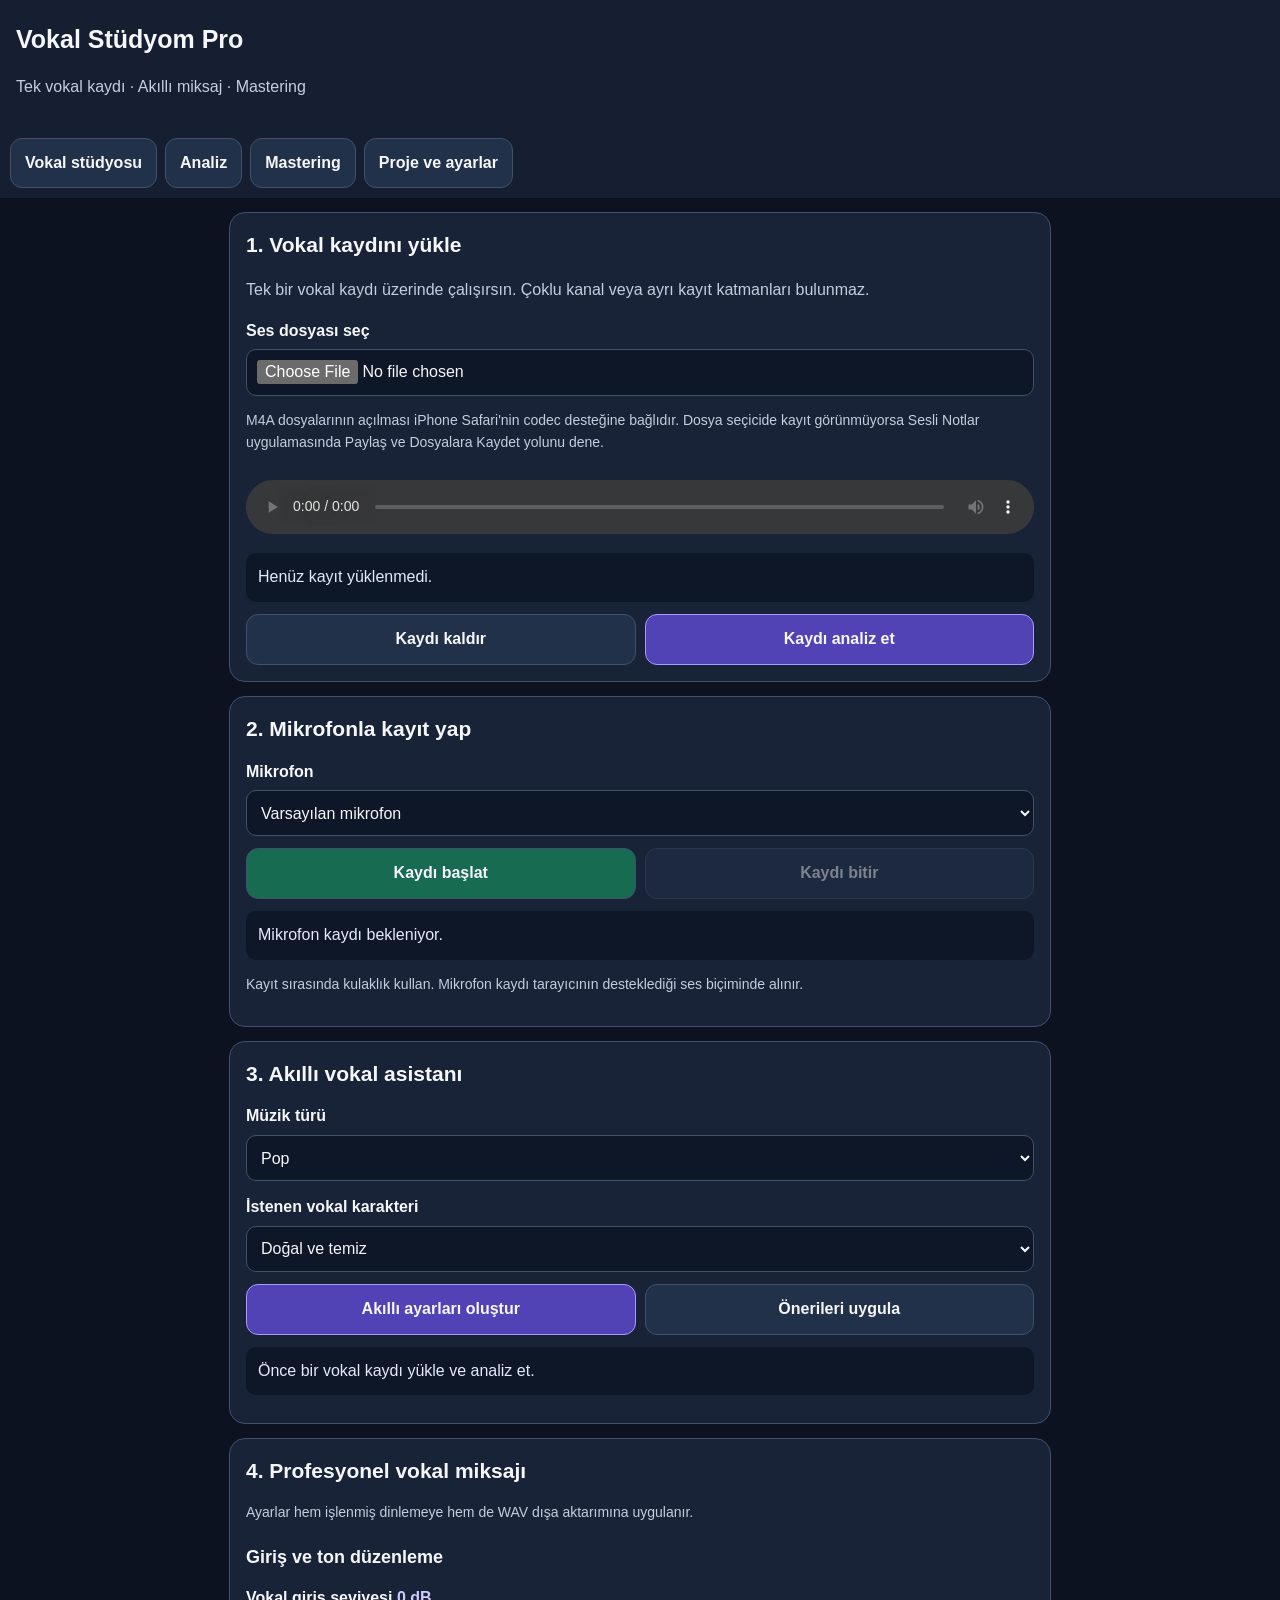
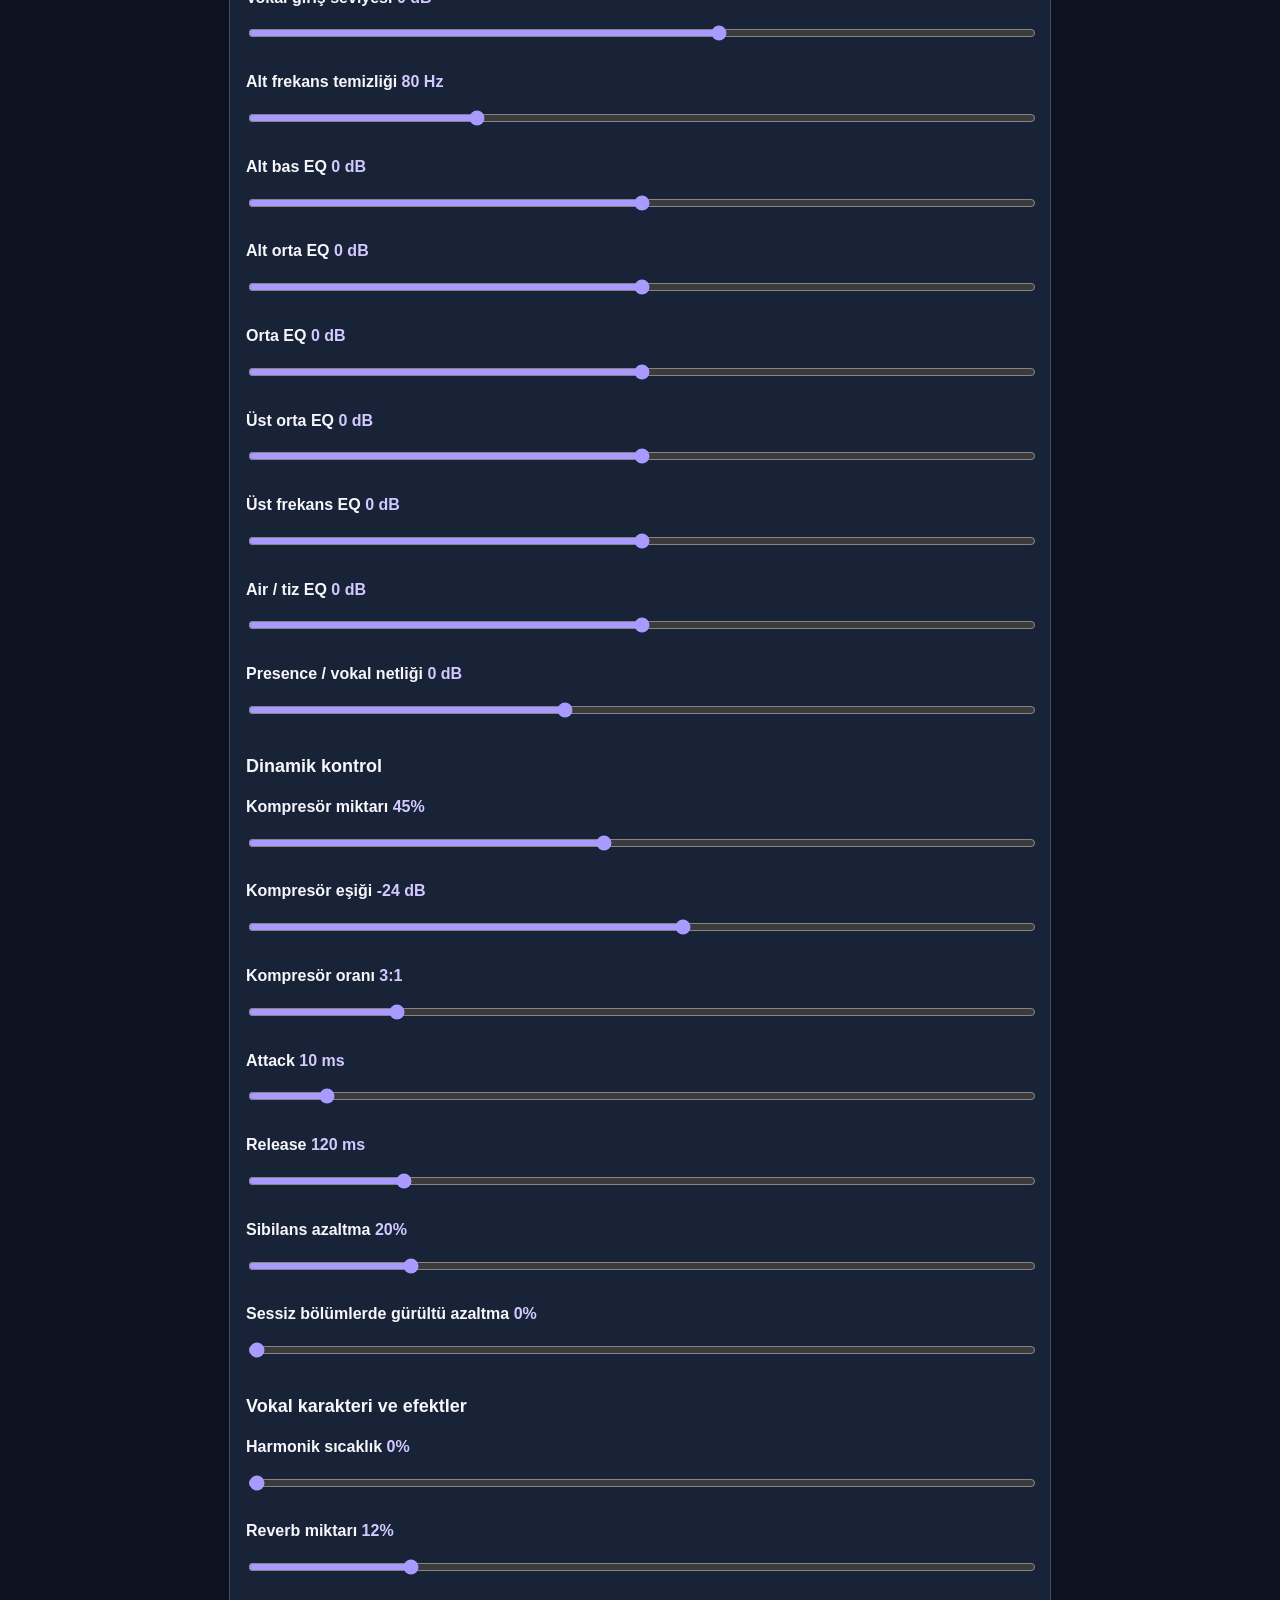
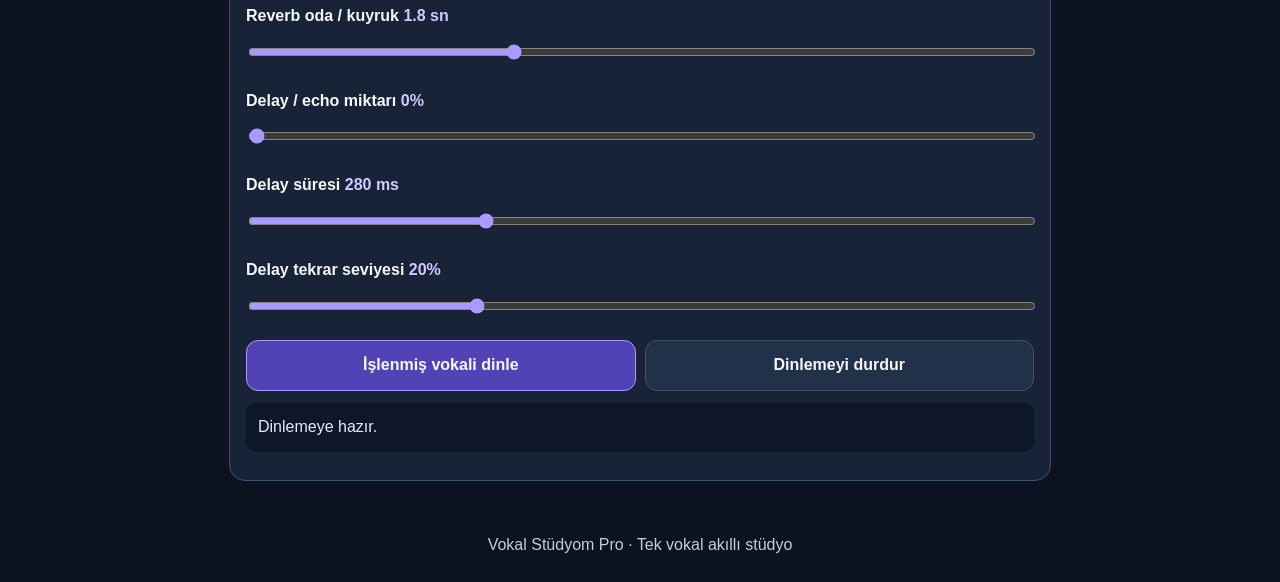
==== commit 142f1d7c: "Update index.html" ====
--- a/index.html
+++ b/index.html
@@ -1,152 +1,92 @@
 
 
-<!DOCTYPE html>
+<!doctype html>
 
 <html lang="tr">
 
 <head>
 
-<meta charset="UTF-8">
+<meta charset="utf-8">
 
 <meta name="viewport" content="width=device-width,initial-scale=1,maximum-scale=1">
 
 <meta name="theme-color" content="#101522">
 
-<meta name="description" content="Erişilebilir vokal kayıt ve miksaj stüdyosu">
-
-<link rel="manifest" href="manifest.json">
+<meta name="description" content="Tek vokal kaydı için akıllı miksaj ve mastering stüdyosu">
+
+<link rel="manifest" href="./manifest.json">
 
 <title>Vokal Stüdyom Pro</title>
 
 <style>
 
-:root{
-
---bg:#101522;--panel:#1b2435;--panel2:#242f43;
-
---text:#f5f7fb;--muted:#b9c3d4;--accent:#8c7bff;
-
---good:#37c98b;--danger:#ff667c;--border:#39465d;
-
-}
+:root{color-scheme:dark;--bg:#0c1220;--panel:#182337;--panel2:#22314a;--line:#40516c;--txt:#f6f7fb;--muted:#c3cede;--accent:#a99aff}
 
 *{box-sizing:border-box}
 
-body{
-
-margin:0;background:var(--bg);color:var(--text);
-
-font-family:-apple-system,BlinkMacSystemFont,"Segoe UI",sans-serif;
-
-font-size:16px;line-height:1.5;
-
-}
-
-header{padding:20px 16px 12px;background:#151d2c}
-
-h1{font-size:25px;margin:0 0 5px}
-
-h2{font-size:21px;margin:0 0 14px}
-
-h3{font-size:18px;margin:18px 0 10px}
+body{margin:0;background:var(--bg);color:var(--txt);font:16px/1.55 -apple-system,BlinkMacSystemFont,"Segoe UI",sans-serif}
+
+header{padding:20px 16px 12px;background:#151f31}
+
+h1{font-size:25px;margin:0}
+
+h2{font-size:21px;margin:0 0 12px}
+
+h3{font-size:18px;margin:20px 0 8px}
 
 p{color:var(--muted)}
 
-nav{
-
-display:flex;gap:8px;overflow-x:auto;padding:12px;
- background:#151d2c;position:sticky;top:0;z-index:5;
-
-}
-
-button,.navbutton{
-
-background:var(--panel2);color:var(--text);
-
-border:1px solid var(--border);border-radius:12px;
-
-padding:12px 15px;font-size:16px;font-weight:600;
-
-min-height:48px;cursor:pointer;
-
-}
-
-button:focus,input:focus,select:focus,textarea:focus{
-
-outline:3px solid #c4bbff;outline-offset:3px;
-
-}
-
-button.primary{background:#6655df;border-color:#887bff}
-
-button.good{background:#176c50}
-
-button.danger{background:#8d3044}
+nav{display:flex;gap:8px;overflow-x:auto;padding:10px;background:#151f31;position:sticky;top:0;z-index:5}
+
+button,select,input{font:inherit}
+ button{background:var(--panel2);color:var(--txt);border:1px solid var(--line);border-radius:12px;padding:12px 14px;min-height:48px;font-weight:650}
+
+button.primary{background:#5143b5;border-color:#a99aff}
+
+button.good{background:#176b50}
 
 button:disabled{opacity:.45}
 
-main{padding:14px;max-width:850px;margin:auto}
+button:focus-visible,input:focus-visible,select:focus-visible{outline:3px solid #d5ccff;outline-offset:3px}
+
+main{max-width:850px;margin:auto;padding:14px}
 
 section{display:none}
 
 section.active{display:block}
 
-.panel{
-
-background:var(--panel);border:1px solid var(--border);
-
-border-radius:16px;padding:16px;margin-bottom:15px;
-
-}
-
-label{display:block;font-weight:600;margin:15px 0 6px}
-
-input,select,textarea{
-
-width:100%;min-height:46px;padding:10px;
-
-border-radius:10px;border:1px solid var(--border);
-
-background:#111a29;color:var(--text);font-size:16px;
-
-}
- input[type=range]{padding:0;accent-color:var(--accent)}
+.panel{background:var(--panel);border:1px solid var(--line);border-radius:16px;padding:16px;margin-bottom:14px}
+
+label{display:block;font-weight:650;margin:14px 0 6px}
+
+input,select{width:100%;min-height:46px;padding:10px;border:1px solid var(--line);border-radius:10px;background:#0e1727;color:var(--txt)}
+
+input[type=range]{padding:0;accent-color:var(--accent);min-height:30px}
 
 input[type=file]{height:auto}
 
-textarea{min-height:120px;resize:vertical}
-
 .row{display:flex;flex-wrap:wrap;gap:9px;margin-top:12px}
 
 .row button{flex:1}
-
-.status{
-
-padding:12px;border-radius:10px;background:#111a29;
-
-color:#dce4f2;margin:12px 0;min-height:45px;
-
-}
-
-.value{color:#d0c8ff;font-variant-numeric:tabular-nums}
-
-.track{
-
-padding:14px;background:#111a29;border:1px solid var(--border);
-
-border-radius:12px;margin:12px 0;
-
-}
-
-.track h3{margin:0 0 8px}
-
-small{color:var(--muted)}
-
-audio,video{width:100%;margin-top:12px}
-
-.hidden{display:none!important}
-
-footer{text-align:center;padding:25px;color:var(--muted)}
+ .status{background:#0e1727;border-radius:10px;padding:12px;margin:12px 0;min-height:46px;color:#e5eafa}
+
+.subtle{font-size:14px;color:var(--muted)}
+
+.value{color:#d2c9ff;font-variant-numeric:tabular-nums}
+
+.grid{display:grid;grid-template-columns:1fr 1fr;gap:10px}
+
+.metric{background:#0e1727;padding:12px;border-radius:10px}
+
+.metric strong{display:block;font-size:20px}
+
+audio{width:100%;margin-top:12px}
+
+.warning{border-left:4px solid #d49b36;padding:10px;background:#292315;border-radius:8px;color:#fff0cc}
+
+footer{text-align:center;padding:24px;color:var(--muted)}
+
+@media(max-width:560px){.grid{grid-template-columns:1fr}}
 
 </style>
 
@@ -158,41 +98,46 @@
 
 <h1>Vokal Stüdyom Pro</h1>
 
-<p>Ses kayıt, vokal işleme ve miksaj stüdyosu</p>
+<p>Tek vokal kaydı · Akıllı miksaj · Mastering</p>
 
 </header>
 
-<nav aria-label="Ana menü">
-
-<button class="navbutton" data-page="home">Ana sayfa</button>
-
-<button class="navbutton" data-page="audio">Ses stüdyosu</button>
-
-<button class="navbutton" data-page="tracks">Kanallar</button>
-
-<button class="navbutton" data-page="video">Video</button>
-
-<button class="navbutton" data-page="projects">Projeler</button>
-
-<button class="navbutton" data-page="settings">Ayarlar</button>
-
-</nav>
+<nav aria-label="Stüdyo bölümleri">
+
+<button data-page="studio">Vokal stüdyosu</button>
+
+<button data-page="analysis">Analiz</button>
+
+<button data-page="master">Mastering</button>
+
+<button data-page="projects">Proje ve ayarlar</button>
+ </nav>
 
 <main>
 
-<section id="home" class="active">
+<section id="studio" class="active">
 
 <div class="panel">
 
-<h2>Stüdyona hoş geldin</h2>
-
-<p>Ses dosyanı yükleyebilir, mikrofonla kayıt yapabilir, vokalini düzenleyebilir ve miksajını dışa aktarabilirsin.</p>
+<h2>1. Vokal kaydını yükle</h2>
+
+<p>Tek bir vokal kaydı üzerinde çalışırsın. Çoklu kanal veya ayrı kayıt katmanları bulunmaz.</p>
+
+<label for="audioFile">Ses dosyası seç</label>
+
+<input id="audioFile" type="file" accept="audio/*,.m4a,.mp3,.wav,.aac,.caf,.aif,.aiff,.ogg,.flac">
+
+<p class="subtle">M4A dosyalarının açılması iPhone Safari'nin codec desteğine bağlıdır. Dosya seçicide kayıt görünmüyorsa Sesli Notlar uygulamasında Paylaş ve Dosyalara Kaydet yolunu dene.</p>
+
+<audio id="sourcePlayer" controls preload="metadata" aria-label="Yüklenen orijinal vokal kaydı"></audio>
+
+<div id="fileStatus" class="status" role="status" aria-live="polite">Henüz kayıt yüklenmedi.</div>
 
 <div class="row">
 
-<button class="primary" data-goto="audio">Ses stüdyosunu aç</button>
-
-<button data-goto="tracks">Kayıt kanallarını aç</button>
+<button id="clearAudio">Kaydı kaldır</button>
+
+<button id="analyse" class="primary">Kaydı analiz et</button>
 
 </div>
 
@@ -200,408 +145,309 @@
 
 <div class="panel">
 
-<h2>Hızlı başlangıç</h2>
-
-<ol>
-
-<li>Ses stüdyosuna gir ve bir ses dosyası seç.</li>
-
-<li>Dinleme ve analiz işlemlerini gerçekleştir.</li>
-
-<li>Efektleri ve ses seviyelerini ayarla.</li>
-
-<li>İşlenmiş sesini WAV olarak dışa aktar.</li>
-
-<li>Projenin ayarlarını cihazına kaydet.</li>
-
-</ol>
+<h2>2. Mikrofonla kayıt yap</h2>
+
+<label for="micSelect">Mikrofon</label>
+ <select id="micSelect"><option value="">Varsayılan mikrofon</option></select>
+
+<div class="row">
+
+<button id="recordStart" class="good">Kaydı başlat</button>
+
+<button id="recordStop" disabled>Kaydı bitir</button>
 
 </div>
 
+<div id="recordStatus" class="status" role="status" aria-live="polite">Mikrofon kaydı bekleniyor.</div>
+
+<p class="subtle">Kayıt sırasında kulaklık kullan. Mikrofon kaydı tarayıcının desteklediği ses biçiminde alınır.</p>
+
+</div>
+
 <div class="panel">
 
-<h2>Stüdyo durumu</h2>
-
-<div id="homeStatus" class="status" role="status" aria-live="polite">Stüdyo hazır.</div>
+<h2>3. Akıllı vokal asistanı</h2>
+
+<label for="genre">Müzik türü</label>
+
+<select id="genre">
+
+<option value="pop">Pop</option>
+
+<option value="rap">Rap</option>
+
+<option value="arabesk">Arabesk / fantezi</option>
+
+<option value="turku">Türkü / halk müziği</option>
+
+<option value="rock">Rock</option>
+
+<option value="acoustic">Akustik</option>
+
+<option value="spoken">Konuşma</option>
+
+</select>
+
+<label for="character">İstenen vokal karakteri</label>
+
+<select id="character">
+
+<option value="natural">Doğal ve temiz</option> 
+<option value="warm">Sıcak ve dolgun</option>
+
+<option value="forward">Önde ve parlak</option>
+
+<option value="power">Güçlü ve sıkı</option>
+
+<option value="soft">Yumuşak</option>
+
+</select>
+
+<div class="row">
+
+<button id="smartSuggest" class="primary">Akıllı ayarları oluştur</button>
+
+<button id="smartApply">Önerileri uygula</button>
 
 </div>
 
+<div id="smartStatus" class="status" role="status" aria-live="polite">Önce bir vokal kaydı yükle ve analiz et.</div>
+
+</div>
+
+<div class="panel">
+
+<h2>4. Profesyonel vokal miksajı</h2>
+
+<p class="subtle">Ayarlar hem işlenmiş dinlemeye hem de WAV dışa aktarımına uygulanır.</p>
+
+<h3>Giriş ve ton düzenleme</h3>
+
+<label for="inputGain">Vokal giriş seviyesi <output id="inputGainV" class="value">0 dB</output></label>
+
+<input id="inputGain" type="range" min="-18" max="12" step=".5" value="0">
+
+<label for="highpass">Alt frekans temizliği <output id="highpassV" class="value">80 Hz</output></label>
+
+<input id="highpass" type="range" min="40" max="180" step="5" value="80">
+
+<div id="eqControls"></div>
+
+<label for="presence">Presence / vokal netliği <output id="presenceV" class="value">0 dB</output></label>
+
+<input id="presence" type="range" min="-6" max="9" step=".5" value="0">
+
+<h3>Dinamik kontrol</h3>
+
+<label for="compAmount">Kompresör miktarı <output id="compAmountV" class="value">45%</output></label>
+
+<input id="compAmount" type="range" min="0" max="100" value="45">
+
+<label for="compThreshold">Kompresör eşiği <output id="compThresholdV" class="value">-24 dB</output></label>
+
+<input id="compThreshold" type="range" min="-50" max="-3" value="-24">
+
+<label for="compRatio">Kompresör oranı <output id="compRatioV" class="value">3:1</output></label>
+
+<input id="compRatio" type="range" min="1" max="12" step=".5" value="3">
+
+<label for="attack">Attack <output id="attackV" class="value">10 ms</output></label>
+
+<input id="attack" type="range" min="1" max="100" value="10">
+
+<label for="release">Release <output id="releaseV" class="value">120 ms</output></label>
+
+<input id="release" type="range" min="30" max="500" value="120">
+
+<label for="deess">Sibilans azaltma <output id="deessV" class="value">20%</output></label>
+
+<input id="deess" type="range" min="0" max="100" value="20">
+
+<label for="gate">Sessiz bölümlerde gürültü azaltma <output id="gateV" class="value">0%</output></label>
+
+<input id="gate" type="range" min="0" max="100" value="0">
+
+<h3>Vokal karakteri ve efektler</h3>
+
+<label for="saturation">Harmonik sıcaklık <output id="saturationV" class="value">0%</output></label>
+
+<input id="saturation" type="range" min="0" max="100" value="0">
+
+<label for="reverb">Reverb miktarı <output id="reverbV" class="value">12%</output></label>
+
+<input id="reverb" type="range" min="0" max="60" value="12">
+
+<label for="room">Reverb oda / kuyruk <output id="roomV" class="value">1.8 sn</output></label>
+
+<input id="room" type="range" min=".2" max="5" step=".1" value="1.8">
+
+<label for="delay">Delay / echo miktarı <output id="delayV" class="value">0%</output></label>
+
+<input id="delay" type="range" min="0" max="60" value="0">
+
+<label for="delayTime">Delay süresi <output id="delayTimeV" class="value">280 ms</output></label>
+
+<input id="delayTime" type="range" min="60" max="800" step="10" value="280">
+
+<label for="delayFeedback">Delay tekrar seviyesi <output id="delayFeedbackV" class="value">20%</output></label>
+
+<input id="delayFeedback" type="range" min="0" max="70" value="20">
+
+<div class="row">
+
+<button id="preview" class="primary">İşlenmiş vokali dinle</button>
+
+<button id="stopPreview">Dinlemeyi durdur</button>
+
+</div>
+
+<div id="playStatus" class="status" role="status" aria-live="polite">Dinlemeye hazır.</div>
+
+</div>
+
 </section>
 
-<section id="audio">
+<section id="analysis">
 
 <div class="panel">
 
-<h2>Ses dosyası</h2>
-
-<label for="audioFile">Ses dosyası seç</label>
-
-<input id="audioFile" type="file" accept="audio/*">
-
-<audio id="audioPlayer" controls preload="metadata"></audio>
-
-<div id="fileStatus" class="status" role="status" aria-live="polite">Henüz ses dosyası seçilmedi.</div>
+<h2>Vokal analiz raporu</h2>
+
+<p>Bu analiz yüklediğin sesin gerçek örneklerinden RMS, tepe seviyesi, dinamik aralık ve clipping tahmini çıkarır.</p>
+
+<div class="grid">
+
+<div class="metric"><small>RMS seviyesi</small><strong id="rms">—</strong></div>
+
+<div class="metric"><small>Tepe seviyesi</small><strong id="peak">—</strong></div>
+
+<div class="metric"><small>Dinamik aralık tahmini</small><strong id="crest">—</strong></div>
+
+<div class="metric"><small>Clipping örnekleri</small><strong id="clipping">—</strong></div>
+
+<div class="metric"><small>Kayıt süresi</small><strong id="duration">—</strong></div>
+
+<div class="metric"><small>Örnekleme hızı</small><strong id="sampleRateInfo">—</strong></div>
+
+</div>
+
+<div id="analysisReport" class="status" role="status" aria-live="polite">Analiz için önce bir kayıt yükle.</div>
+
+<div class="warning">
+
+Akıllı asistan, ölçülen ses özelliklerinden ve seçtiğin müzik türünden hareketle DSP başlangıç ayarları oluşturur. Bu sürüm bulut tabanlı veya eğitilmiş bir yapay zekâ modeli değildir. Gerçek Auto-Tune, gelişmiş pitch correction ve formant düzeltme henüz uygulanmamıştır.
+
+</div>
+
+</div>
+
+</section>
+
+<section id="master">
+
+<div class="panel">
+
+<h2>Mastering ve son seviye</h2>
+
+<label for="masterTarget">Hedef ortalama ses seviyesi</label>
+
+<select id="masterTarget">
+
+<option value="-16">-16 dBFS RMS hedefi</option>
+
+<option value="-14" selected>-14 dBFS RMS hedefi</option>
+
+<option value="-12">-12 dBFS RMS hedefi</option>
+
+<option value="-9">-9 dBFS RMS hedefi</option>
+
+</select>
+
+<label for="limiterCeiling">Limiter çıkış tavanı <output id="limiterCeilingV" class="value">-1 dB</output></label>
+
+<input id="limiterCeiling" type="range" min="-6" max="0" step=".1" value="-1">
+
+<label for="fadeIn">Başlangıç fade süresi <output id="fadeInV" class="value">0 sn</output></label>
+
+<input id="fadeIn" type="range" min="0" max="5" step=".1" value="0">
+
+<label for="fadeOut">Bitiş fade süresi <output id="fadeOutV" class="value">0 sn</output></label>
+
+<input id="fadeOut" type="range" min="0" max="8" step=".1" value="0">
+
+<label for="exportRate">Dışa aktarma örnekleme hızı</label>
+
+<select id="exportRate">
+
+<option value="44100">44.1 kHz</option>
+
+<option value="48000" selected>48 kHz</option>
+
+</select>
+
+<label for="bitDepth">WAV bit derinliği</label>
+
+<select id="bitDepth">
+
+<option value="16">16 bit PCM</option>
+
+<option value="24" selected>24 bit PCM</option>
+
+</select>
 
 <div class="row">
 
-<button id="analyseBtn" class="primary">Vokali analiz et</button>
-
-<button id="resetAudio">Ses dosyasını kaldır</button>
+<button id="exportWav" class="primary">Master WAV dosyasını oluştur</button>
 
 </div>
 
+<div id="exportStatus" class="status" role="status" aria-live="polite">Dışa aktarmaya hazır.</div>
+
+<p class="subtle">Hedef seviye RMS normalizasyonu ile yaklaşık olarak ayarlanır. Bu işlem LUFS ölçümü değildir. Gerçek True Peak oversampling ve yayın standardı doğrulaması yapılmaz. MP3 kodlama bu sürümde bulunmaz.</p>
+
 </div>
 
+</section>
+
+<section id="projects">
+
 <div class="panel">
 
-<h2>Akıllı vokal asistanı</h2>
-
-<label for="genre">Müzik türü</label>
-
-<select id="genre">
-
-<option value="pop">Pop</option>
-
-<option value="rap">Rap</option>
-
-<option value="arabesk">Arabesk</option>
-
-<option value="rock">Rock</option>
-
-<option value="acoustic">Akustik</option>
-
-<option value="other">Diğer</option>
-
-</select>
-
-<label for="voiceStyle">Vokal karakteri</label>
-
-<select id="voiceStyle">
-
-<option value="natural">Doğal ve temiz</option>
-
-<option value="warm">Sıcak ve dolgun</option>
-
-<option value="bright">Parlak ve önde</option>
-
-<option value="power">Güçlü ve belirgin</option>
-
-<option value="soft">Yumuşak</option>
-
-</select>
+<h2>Proje ayarları</h2>
+
+<label for="projectName">Proje adı</label>
+
+<input id="projectName" value="Yeni Vokal Projesi">
 
 <div class="row">
 
-<button id="autoPreset" class="primary">Otomatik ayar öner</button>
-
-<button id="applyPreset">Önerilen ayarları uygula</button>
+<button id="saveProject" class="primary">Ayarları cihaza kaydet</button>
+
+<button id="loadProject">Ayarları yükle</button>
+
+<button id="downloadProject">Ayar dosyasını indir</button>
 
 </div>
 
-<div id="analysisStatus" class="status" role="status" aria-live="polite">Analiz bekleniyor.</div>
+<div id="projectStatus" class="status" role="status" aria-live="polite">Proje hazır.</div>
 
 </div>
 
 <div class="panel">
 
-<h2>Ses seviyesi ve temel ayarlar</h2>
-
-<div id="controls">
-
-<label for="masterLevel">Ana ses seviyesi <span id="masterLevelVal" class="value">100</span></label>
-
-<input id="masterLevel" type="range" min="0" max="150" value="100">
-
-<label for="vocalLevel">Vokal seviyesi <span id="vocalLevelVal" class="value">100</span></label>
-
-<input id="vocalLevel" type="range" min="0" max="150" value="100">
-
-<label for="fadeIn">Başlangıç geçişi (saniye)</label>
- <input id="fadeIn" type="range" min="0" max="10" step=".1" value="0">
-
-<label for="fadeOut">Bitiş geçişi (saniye)</label>
-
-<input id="fadeOut" type="range" min="0" max="10" step=".1" value="0">
+<h2>Önemli bilgiler</h2>
+
+<p>Ses dosyaları bu tarayıcıda işlenir; harici bir sunucuya gönderilmez. Proje kaydı bu aşamada ses dosyasını değil, yalnızca ayarları saklar.</p>
+
+<p>Uzun kayıtlar iPhone belleğini zorlayabilir. Büyük dosyaları işlerken Safari'yi kapatma.</p>
 
 </div>
 
-</div>
-
-<div class="panel">
-
-<h2>Ekolayzır (EQ)</h2>
-
-<p>Frekans bölgelerinin seviyelerini düzenle.</p>
-
-<div id="eqControls"></div>
-
-</div>
-
-<div class="panel">
-
-<h2>Dinamik işlem ve vokal temizliği</h2>
-
-<label for="compression">Kompresör miktarı <span id="compressionVal" class="value">30</span></label>
-
-<input id="compression" type="range" min="0" max="100" value="30">
-
-<label for="threshold">Kompresör eşiği <span id="thresholdVal" class="value">-24</span></label>
-
-<input id="threshold" type="range" min="-60" max="0" value="-24">
-
-<label for="ratio">Kompresör oranı <span id="ratioVal" class="value">3</span></label>
-
-<input id="ratio" type="range" min="1" max="12" step=".5" value="3">
-
-<label for="gate">Gürültü kapısı <span id="gateVal" class="value">0</span></label>
-
-<input id="gate" type="range" min="0" max="100" value="0">
-
-<label for="deEss">Sibilans azaltma <span id="deEssVal" class="value">0</span></label>
-
-<input id="deEss" type="range" min="0" max="100" value="0">
-
-<label for="presence">Vokal netliği <span id="presenceVal" class="value">0</span></label>
-
-<input id="presence" type="range" min="0" max="100" value="0">
-
-</div>
-
-<div class="panel">
-
-<h2>Reverb ve yankı</h2>
-
-<label for="reverbAmount">Reverb miktarı <span id="reverbAmountVal" class="value">15</span></label>
-
-<input id="reverbAmount" type="range" min="0" max="100" value="15">
-
-<label for="roomSize">Oda büyüklüğü <span id="roomSizeVal" class="value">50</span></label>
-
-<input id="roomSize" type="range" min="1" max="100" value="50">
-
-<label for="reverbTime">Reverb süresi <span id="reverbTimeVal" class="value">2</span></label>
-
-<input id="reverbTime" type="range" min=".2" max="6" step=".1" value="2">
-
-<label for="echoAmount">Echo miktarı <span id="echoAmountVal" class="value">0</span></label>
-
-<input id="echoAmount" type="range" min="0" max="100" value="0">
-
-<label for="echoDelay">Echo gecikmesi (ms) <span id="echoDelayVal" class="value">300</span></label>
-
-<input id="echoDelay" type="range" min="50" max="1000" step="10" value="300">
-
-<label for="echoFeedback">Echo tekrarı <span id="echoFeedbackVal" class="value">25</span></label>
-
-<input id="echoFeedback" type="range" min="0" max="80" value="25">
-
-</div>
-
-<div class="panel">
-
-<h2>Dinleme ve dışa aktarma</h2>
-
-<div class="row">
-
-<button id="playProcessed" class="primary">İşlenmiş sesi dinle</button>
-
-<button id="stopProcessed">Durdur</button>
-
-</div>
-
-<div class="row">
-
-<button id="exportWav" class="good">İşlenmiş WAV dosyasını indir</button>
-
-</div>
-
-<div id="exportStatus" class="status" role="status" aria-live="polite">Dışa aktarma bekleniyor.</div>
-
-</div>
-
 </section>
 
-<section id="tracks">
-
-<div class="panel">
-
-<h2>Çok kanallı kayıt stüdyosu</h2>
-
-<p>Her kanal için ayrı kayıt alabilir, ses seviyesini ayarlayabilir ve kanalları birleştirebilirsin.</p>
-
-<label for="micSelect">Mikrofon</label>
-
-<select id="micSelect">
-
-<option value="">Varsayılan mikrofon</option>
-
-</select>
-
-<div class="row">
-
-<button id="startMonitor" class="primary">Mikrofonu dinlemeyi başlat</button>
-
-<button id="stopMonitor">Dinlemeyi durdur</button>
-
-</div>
-
-<div class="row">
-
-<button id="startRecording" class="good">Yeni kanal kaydet</button>
-
-<button id="stopRecording" class="danger">Kaydı bitir</button>
-
-</div>
-
-<div id="micStatus" class="status" role="status" aria-live="polite">Mikrofon henüz başlatılmadı.</div>
-
-</div>
-
-<div class="panel">
-
-<h2>Kayıt kanalları</h2>
-
-<div id="trackList" aria-live="polite">
-
-<p>Henüz kayıt kanalı yok.</p>
-
-</div>
-
-<div class="row">
-
-<button id="playAllTracks" class="primary">Tüm kanalları miksle ve dinle</button>
-
-<button id="exportMix" class="good">Miksajı WAV indir</button>
-
-</div>
-
-</div>
-
-</section>
-
-<section id="video">
-
-<div class="panel">
-
-<h2>Video stüdyosu</h2>
-
-<p>Video dosyanı seçerek önizleyebilir ve videonun sesini dinleyebilirsin.</p>
-
-<label for="videoFile">Video dosyası seç</label>
-
-<input id="videoFile" type="file" accept="video/*">
-
-<video id="videoPlayer" controls playsinline></video>
-
-<div id="videoStatus" class="status" role="status" aria-live="polite">Video seçilmedi.</div>
-
-<label for="videoStart">Başlangıç zamanı (saniye)</label>
-
-<input id="videoStart" type="number" min="0" step=".1" value="0">
-
-<label for="videoEnd">Bitiş zamanı (saniye)</label>
-
-<input id="videoEnd" type="number" min="0" step=".1" value="0">
-
-<button id="videoGo">Başlangıç zamanına git</button>
-
-<p>Not: Bu bölüm video önizleme ve zaman seçimi sağlar. Videoya yeni vokal ekleyip senkronize şekilde dışa aktarma bu sürümde bulunmuyor.</p>
-
-</div>
-
-<div class="panel">
-
-<h2>Sözler ve notlar</h2>
-
-<label for="lyrics">Şarkı sözleri veya kayıt notları</label>
-
-<textarea id="lyrics" placeholder="Şarkı sözlerini veya notlarını buraya yazabilirsin."></textarea>
-
-</div>
-
-</section>
-
-<section id="projects">
-
-<div class="panel">
-
-<h2>Proje yönetimi</h2>
-
-<p>Proje ayarlarını bu cihazın tarayıcısında saklayabilirsin.</p>
-
-<label for="projectName">Proje adı</label>
-
-<input id="projectName" type="text" value="Yeni Vokal Projesi">
-
-<div class="row">
-
-<button id="saveProject" class="primary">Projeyi kaydet</button>
-
-<button id="loadProject">Kaydedilmiş projeyi yükle</button>
-
-</div>
-
-<div class="row">
-
-<button id="downloadProject">Proje ayarlarını JSON indir</button>
-
-<button id="importProject">JSON proje yükle</button>
-
-</div>
-
-<input id="projectFile" class="hidden" type="file" accept=".json,application/json">
-
-<div id="projectStatus" class="status" role="status" aria-live="polite">Proje hazır.</div>
-
-</div>
-
-</section>
-
-<section id="settings">
-
-<div class="panel">
-
-<h2>Stüdyo ayarları</h2>
-
-<label for="interfaceMode">Kontrol arayüzü</label>
-
-<select id="interfaceMode">
-
-<option value="simple">Basit</option>
-
-<option value="advanced">Gelişmiş</option>
-
-</select>
-
-<label for="sampleRate">Dışa aktarma örnekleme hızı</label>
-
-<select id="sampleRate">
-
-<option value="44100">44.100 Hz</option>
-
-<option value="48000">48.000 Hz</option>
-
-</select>
-
-<label for="bitDepth">Dışa aktarma bit derinliği</label>
-
-<select id="bitDepth">
-
-<option value="16">16 bit PCM</option>
-
-<option value="24">24 bit PCM</option>
-
-</select>
-
-<div class="status">Ses işleme cihazında yapılır. Mikrofon kullanımı için tarayıcıdan mikrofon izni vermen gerekir. Bazı özellikler iOS Safari desteğine bağlıdır.</div>
-
-</div>
-
-</section>
-
 </main>
 
-<footer>Vokal Stüdyom Pro</footer>
+<footer>Vokal Stüdyom Pro · Tek vokal akıllı stüdyo</footer>
 
 <script>
 
@@ -611,1298 +457,1347 @@
 
 let audioBuffer = null;
 
-let audioURL = null;
-
-let micStream = null;
-
-let monitorContext = null;
-
-let monitorNodes = [];
-
-let recorder = null;
+let fileUrl = null;
+
+let previewContext = null;
+
+let previewSource = null;
+
+let mediaStream = null;
+
+let mediaRecorder = null;
 
 let recordingChunks = [];
 
-let tracks = [];
-
-let playbackSources = [];
-
-let currentVideoURL = null;
-
-let recommendations = {};
-
-let db = null;
-
-const settingIds = [
- "genre","voiceStyle","masterLevel","vocalLevel","fadeIn","fadeOut",
-
-"compression","threshold","ratio","gate","deEss","presence",
-
-"reverbAmount","roomSize","reverbTime","echoAmount","echoDelay",
-
-"echoFeedback","lyrics","interfaceMode","sampleRate","bitDepth"
+let smartSettings = null;
+
+const eqBands = [
+
+ ["eqLow","Alt bas",90,"lowshelf"],
+
+ ["eqLowMid","Alt orta",250,"peaking"],
+
+ ["eqMid","Orta",700,"peaking"],
+
+ ["eqHighMid","Üst orta",2500,"peaking"],
+
+ ["eqPresence","Üst frekans",4500,"peaking"],
+
+ ["eqAir","Air / tiz",10000,"highshelf"]
 
 ];
 
-const eqBands = [
-
-["subBass","Sub bas frekansları",60],
-
-["bass","Bas frekansları",150],
-
-["mid","Orta frekanslar",500],
-
-["upperMid","Üst orta frekanslar",2500],
-
-["treble","Tiz frekanslar",8000]
-
-];
-
-function status(id,message){
-
-const el=$(id);
-
-if(el)el.textContent=message;
-
-}
+function say(id,message){$(id).textContent=message}
 
 function showPage(id){
 
-document.querySelectorAll("main section").forEach(s=>s.classList.remove("active"));
-
-const page=$(id);
-
-if(page){
-
-page.classList.add("active");
-
-page.querySelector("h2")?.focus?.();
-
-}
-
-}
-
-document.querySelectorAll("[data-page]").forEach(btn=>{
-
-btn.addEventListener("click",()=>showPage(btn.dataset.page));
+ document.querySelectorAll("main section").forEach(s=>s.classList.remove("active"));
+
+ $(id).classList.add("active");
+
+ const heading=$(id).querySelector("h2");
+
+ if(heading){heading.setAttribute("tabindex","-1");heading.focus()}
+
+}
+
+document.querySelectorAll("[data-page]").forEach(button=>{
+
+ button.addEventListener("click",()=>showPage(button.dataset.page));
 
 });
 
-document.querySelectorAll("[data-goto]").forEach(btn=>{
- btn.addEventListener("click",()=>showPage(btn.dataset.goto));
+function createEQControls(){
+
+ const host=$("eqControls");
+
+ eqBands.forEach(([id,name])=>{
+
+  const label=document.createElement("label");
+
+  label.htmlFor=id;
+
+  label.textContent=name+" EQ ";
+
+  const output=document.createElement("output");
+
+  output.id=id+"V";
+
+  output.className="value";
+
+  output.textContent="0 dB";
+
+  label.appendChild(output);
+
+  const input=document.createElement("input");
+
+  input.type="range";
+
+  input.id=id;
+
+  input.min="-12";
+   input.max="12";
+
+  input.step=".5";
+
+  input.value="0";
+
+  host.append(label,input);
+
+ });
+
+}
+
+createEQControls();
+
+const rangeSuffix={
+
+ inputGain:" dB",highpass:" Hz",compAmount:"%",compThreshold:" dB",
+
+ compRatio:":1",attack:" ms",release:" ms",deess:"%",gate:"%",
+
+ presence:" dB",saturation:"%",reverb:"%",room:" sn",delay:"%",
+
+ delayTime:" ms",delayFeedback:"%",limiterCeiling:" dB",
+
+ fadeIn:" sn",fadeOut:" sn",
+
+ eqLow:" dB",eqLowMid:" dB",eqMid:" dB",
+
+ eqHighMid:" dB",eqPresence:" dB",eqAir:" dB"
+
+};
+
+function bindRangeLabels(){
+
+ document.querySelectorAll('input[type="range"]').forEach(input=>{
+
+  const output=$(input.id+"V");
+
+  if(!output)return;
+
+  const update=()=>output.textContent=input.value+(rangeSuffix[input.id]||"");
+
+  input.addEventListener("input",update);
+
+  update();
+
+ });
+
+}
+
+bindRangeLabels();
+
+function getSettings(){
+
+ const result={};
+
+ const ids=[
+
+  "inputGain","highpass","compAmount","compThreshold","compRatio",
+
+  "attack","release","deess","gate","presence","saturation",
+
+  "reverb","room","delay","delayTime","delayFeedback",
+
+  "limiterCeiling","fadeIn","fadeOut",
+
+  ...eqBands.map(b=>b[0]),
+
+  "genre","character","masterTarget","exportRate","bitDepth"
+
+ ];
+
+ ids.forEach(id=>{if($(id))result[id]=$(id).value});
+
+ return result;
+
+}
+
+function applySettings(data){
+
+ if(!data)return;
+
+ Object.entries(data).forEach(([id,value])=>{
+
+  if($(id))$(id).value=value;
+
+ });
+
+ bindRangeLabels();
+
+}
+
+function createAudioContext(){
+
+ const AudioContextClass=window.AudioContext||window.webkitAudioContext;
+
+ if(!AudioContextClass)throw new Error("Bu tarayıcı Web Audio desteklemiyor.");
+
+ return new AudioContextClass();
+
+}
+
+async function decodeFile(file){
+
+ const context=createAudioContext();
+
+ try{
+
+  const data=await file.arrayBuffer();
+
+  return await context.decodeAudioData(data);
+
+ }finally{
+
+  await context.close();
+
+ }
+
+}
+
+function formatDuration(seconds){
+
+ const minutes=Math.floor(seconds/60);
+
+ const remaining=Math.floor(seconds%60);
+
+ return minutes+" dakika "+remaining+" saniye";
+
+}
+
+function dbfs(value){
+
+ if(value<=0)return "-∞ dBFS";
+
+ return (20*Math.log10(value)).toFixed(1)+" dBFS";
+
+}
+
+$("audioFile").addEventListener("change",async event=>{
+
+ const file=event.target.files&&event.target.files[0];
+
+ if(!file)return;
+
+ stopPreview();
+
+ say("fileStatus","Dosya okunuyor...");
+
+ try{
+
+  const decoded=await decodeFile(file);
+
+  audioBuffer=decoded;
+
+  if(fileUrl)URL.revokeObjectURL(fileUrl);
+
+  fileUrl=URL.createObjectURL(file);
+
+  $("sourcePlayer").src=fileUrl;
+
+  say("fileStatus",file.name+" yüklendi. Süre: "+formatDuration(decoded.duration));
+
+  say("analysisReport","Dosya yüklendi. Analiz düğmesine basabilirsin.");
+
+ }catch(error){
+
+  audioBuffer=null;
+
+  say("fileStatus","Dosya açılamadı. Safari bu dosyanın ses codec biçimini desteklemiyor olabilir. Ayrıntı: "+error.message);
+
+ }
 
 });
 
-function createEQControls(){
-
-const container=$("eqControls");
-
-eqBands.forEach(([id,name])=>{
-
-const label=document.createElement("label");
-
-label.htmlFor=id;
-
-label.textContent=name+" (dB)";
-
-const input=document.createElement("input");
-
-input.type="range";input.id=id;input.min="-15";input.max="15";
-
-input.step=".5";input.value="0";
-
-const value=document.createElement("span");
-
-value.id=id+"Val";value.className="value";value.textContent="0";
-
-label.append(" ",value);
-
-container.append(label,input);
+$("clearAudio").addEventListener("click",()=>{
+
+ stopPreview();
+
+ audioBuffer=null;
+
+ $("audioFile").value="";
+
+ $("sourcePlayer").removeAttribute("src");
+
+ $("sourcePlayer").load();
+
+ if(fileUrl)URL.revokeObjectURL(fileUrl);
+
+ fileUrl=null;
+
+ say("fileStatus","Kayıt kaldırıldı.");
+
+ say("analysisReport","Analiz için önce bir kayıt yükle.");
 
 });
 
-}
-
-createEQControls();
-
-function bindValues(){
-
-document.querySelectorAll('input[type="range"]').forEach(input=>{
-
-const output=$(input.id+"Val");
-
-if(output){
-
-const update=()=>output.textContent=input.value;
-
-input.addEventListener("input",update);
-
-update();
-
-}
+function analyseBuffer(buffer){
+
+ const data=buffer.getChannelData(0);
+
+ const step=Math.max(1,Math.floor(data.length/1000000));
+
+ let sum=0,peak=0,clipping=0,count=0;
+
+ for(let i=0;i<data.length;i+=step){
+
+  const value=Math.abs(data[i]);
+
+  sum+=value*value;
+
+  if(value>peak)peak=value;
+
+  if(value>=.999)clipping++;
+
+  count++;
+
+ }
+
+ const rms=Math.sqrt(sum/Math.max(1,count));
+
+ const crest=20*Math.log10(Math.max(peak,1e-8)/Math.max(rms,1e-8));
+
+ return {rms,peak,clipping,clipPercent:clipping/Math.max(1,count)*100,crest};
+
+}
+
+function runAnalysis(){
+
+ if(!audioBuffer){
+
+  say("analysisReport","Önce bir ses dosyası yükle.");
+
+  return null;
+
+ }
+
+ const result=analyseBuffer(audioBuffer);
+
+ $("rms").textContent=dbfs(result.rms);
+
+ $("peak").textContent=dbfs(result.peak);
+
+ $("crest").textContent=result.crest.toFixed(1)+" dB";
+
+ $("clipping").textContent=result.clipping+" örnek ("+result.clipPercent.toFixed(3)+"%)";
+
+ $("duration").textContent=formatDuration(audioBuffer.duration);
+
+ $("sampleRateInfo").textContent=audioBuffer.sampleRate+" Hz";
+
+ let message="Analiz tamamlandı. ";
+
+ if(result.clipPercent>.01)message+="Clipping riski tespit edildi. Giriş seviyesini azaltmayı dene. ";
+
+ if(result.crest>18)message+="Dinamik aralık yüksek. Kontrollü kompresyon yararlı olabilir. ";
+
+ if(result.crest<7)message+="Dinamik aralık düşük. Aşırı kompresyondan kaçın. ";
+
+ if(result.rms<.08)message+="Ortalama kayıt seviyesi düşük olabilir. ";
+
+ say("analysisReport",message);
+
+ return result;
+
+}
+
+$("analyse").addEventListener("click",()=>{
+
+ if(!audioBuffer){say("fileStatus","Önce ses dosyası seç.");return}
+
+ runAnalysis();
+
+ showPage("analysis");
 
 });
 
-}
-
-bindValues();
-
-function getSettings(){
-
-const result={};
-
-settingIds.forEach(id=>{
-
-const el=$(id);
-
-if(el)result[id]=el.value;
+function createSmartSettings(){
+
+ if(!audioBuffer){
+
+  say("smartStatus","Önce vokal kaydını yükle.");
+
+  return;
+
+ }
+
+ const analysis=analyseBuffer(audioBuffer);
+
+ const genre=$("genre").value;
+
+ const character=$("character").value;
+
+ const suggested={
+
+  inputGain:Math.max(-6,Math.min(6,Math.round(-20*Math.log10(Math.max(analysis.rms,.01))*.2))),
+
+  highpass:genre==="spoken"?100:80,
+
+  compAmount:analysis.crest>16?58:42,
+
+  compThreshold:-24,
+
+  compRatio:3,
+
+  attack:10,
+
+  release:120,
+
+  deess:25,
+
+  gate:0,
+
+  presence:0,
+
+  saturation:8,
+
+  reverb:genre==="rap"?5:genre==="arabesk"?22:14,
+
+  room:genre==="arabesk"?2.8:1.8,
+
+  delay:genre==="rap"?12:4,
+
+  delayTime:280,
+
+  delayFeedback:20,
+
+  eqLow:0,eqLowMid:0,eqMid:0,eqHighMid:0,eqPresence:0,eqAir:0
+
+ };
+
+ if(character==="warm"){
+
+  suggested.eqLow=1.5;
+
+  suggested.eqLowMid=1;
+
+  suggested.eqAir=-1;
+
+ }
+
+ if(character==="forward"){
+
+  suggested.eqPresence=2;
+
+  suggested.eqAir=1;
+
+  suggested.deess=30;
+
+ }
+
+ if(character==="power"){
+
+  suggested.compAmount=62;
+
+  suggested.compRatio=4;
+
+  suggested.presence=2;
+
+ }
+
+ if(character==="soft"){
+
+  suggested.compAmount=30;
+
+  suggested.reverb=Math.min(35,suggested.reverb+6);
+
+ }
+
+ if(genre==="rap"){
+
+  suggested.compRatio=4;
+
+  suggested.attack=5;
+
+  suggested.release=90;
+
+  suggested.reverb=5;
+
+ }
+
+ if(genre==="turku"){
+
+  suggested.reverb=18;
+
+  suggested.room=2.3;
+
+ }
+
+ if(analysis.clipPercent>.01)suggested.inputGain=Math.min(suggested.inputGain,-3);
+
+ smartSettings=suggested;
+
+ say("smartStatus","Ses seviyesi, dinamik aralık, clipping, müzik türü ve vokal karakterine göre başlangıç ayarları oluşturuldu. Bunları dinleyerek kontrol et.");
+
+}
+
+$("smartSuggest").addEventListener("click",createSmartSettings);
+
+$("smartApply").addEventListener("click",()=>{
+
+ if(!smartSettings){
+
+  say("smartStatus","Önce akıllı ayarları oluştur.");
+
+  return;
+
+ }
+
+ applySettings(smartSettings);
+
+ say("smartStatus","Akıllı başlangıç ayarları uygulandı. Şimdi işlenmiş vokali dinleyebilirsin.");
 
 });
- eqBands.forEach(([id])=>result[id]=$(id).value);
-
-return result;
-
-}
-
-function setSettings(data){
-
-if(!data)return;
-
-Object.keys(data).forEach(id=>{
-
-const el=$(id);
-
-if(el)el.value=data[id];
+
+function createImpulse(context,seconds){
+
+ const length=Math.max(1,Math.floor(context.sampleRate*seconds));
+
+ const impulse=context.createBuffer(2,length,context.sampleRate);
+
+ for(let channel=0;channel<2;channel++){
+
+  const data=impulse.getChannelData(channel);
+
+  for(let i=0;i<length;i++){
+
+   data[i]=(Math.random()*2-1)*Math.pow(1-i/length,2.2);
+
+  }
+
+ }
+
+ return impulse;
+
+}
+
+function saturationCurve(amount){
+
+ const length=4096;
+
+ const curve=new Float32Array(length);
+
+ const drive=1+amount*18;
+
+ const denominator=Math.tanh(drive);
+
+ for(let i=0;i<length;i++){
+
+  const x=i*2/length-1;
+
+  curve[i]=Math.tanh(x*drive)/denominator;
+
+ }
+
+ return curve;
+
+}
+
+function createProcessingGraph(context,source,settings,destination){
+
+ let node=source;
+
+ const highpass=context.createBiquadFilter();
+
+ highpass.type="highpass";
+
+ highpass.frequency.value=Number(settings.highpass);
+
+ node.connect(highpass);
+
+ node=highpass;
+
+ eqBands.forEach(([id,,frequency,type])=>{
+
+  const filter=context.createBiquadFilter();
+
+  filter.type=type;
+
+  filter.frequency.value=frequency;
+
+  filter.Q.value=type==="peaking"?1:.7;
+
+  filter.gain.value=Number(settings[id]);
+
+  node.connect(filter);
+
+  node=filter;
+
+ });
+
+ const deesser=context.createBiquadFilter();
+
+ deesser.type="highshelf";
+
+ deesser.frequency.value=6500;
+
+ deesser.gain.value=-Number(settings.deess)*.12;
+
+ node.connect(deesser);
+
+ node=deesser;
+
+ const presence=context.createBiquadFilter();
+
+ presence.type="peaking";
+
+ presence.frequency.value=4200;
+
+ presence.Q.value=1.1;
+
+ presence.gain.value=Number(settings.presence);
+
+ node.connect(presence);
+
+ node=presence;
+
+ const saturation=context.createWaveShaper();
+
+ saturation.curve=saturationCurve(Number(settings.saturation)/100);
+
+ saturation.oversample="4x";
+
+ node.connect(saturation);
+
+ node=saturation;
+
+ const compressor=context.createDynamicsCompressor();
+
+ const amount=Number(settings.compAmount)/100;
+
+ compressor.threshold.value=Number(settings.compThreshold);
+
+ compressor.knee.value=18;
+
+ compressor.ratio.value=1+(Number(settings.compRatio)-1)*amount;
+
+ compressor.attack.value=Number(settings.attack)/1000;
+
+ compressor.release.value=Number(settings.release)/1000;
+
+ node.connect(compressor);
+
+ node=compressor;
+
+ const inputGain=context.createGain();
+
+ inputGain.gain.value=Math.pow(10,Number(settings.inputGain)/20);
+
+ node.connect(inputGain);
+
+ node=inputGain;
+
+ const dry=context.createGain();
+
+ dry.gain.value=1;
+
+ node.connect(dry);
+
+ const mix=context.createGain();
+
+ dry.connect(mix);
+
+ if(Number(settings.reverb)>0){
+
+  const convolver=context.createConvolver();
+
+  convolver.buffer=createImpulse(context,Number(settings.room));
+
+  const wet=context.createGain();
+
+  wet.gain.value=Number(settings.reverb)/100*.55;
+
+  node.connect(convolver);
+
+  convolver.connect(wet);
+
+  wet.connect(mix);
+
+ }
+
+ if(Number(settings.delay)>0){
+
+  const delay=context.createDelay(2);
+
+  const feedback=context.createGain();
+
+  const wet=context.createGain();
+
+  delay.delayTime.value=Number(settings.delayTime)/1000;
+
+  feedback.gain.value=Number(settings.delayFeedback)/100;
+
+  wet.gain.value=Number(settings.delay)/100*.5;
+
+  node.connect(delay);
+
+  delay.connect(feedback);
+
+  feedback.connect(delay);
+
+  delay.connect(wet);
+
+  wet.connect(mix);
+
+ }
+
+ const master=context.createGain();
+
+ mix.connect(master);
+
+ const limiter=context.createDynamicsCompressor();
+
+ limiter.threshold.value=Number(settings.limiterCeiling);
+
+ limiter.knee.value=0;
+
+ limiter.ratio.value=20;
+
+ limiter.attack.value=.001;
+
+ limiter.release.value=.08;
+
+ master.connect(limiter);
+
+ limiter.connect(destination);
+
+ return {master,limiter};
+
+}
+
+function applyNoiseExpansion(buffer,amount){
+
+ if(amount<=0)return buffer;
+
+ const output=new Float32Array(buffer.length);
+
+ const threshold=.001+amount/100*.035;
+
+ const attenuation=.15+amount/100*.75;
+
+ let envelope=0;
+
+ for(let i=0;i<buffer.length;i++){
+
+  const sample=buffer[i];
+
+  envelope=envelope*.995+Math.abs(sample)*.005;
+
+  const gain=envelope<threshold?attenuation:1;
+
+  output[i]=sample*gain;
+
+ }
+
+ return output;
+
+}
+
+function createGatedBuffer(original,amount,context){
+
+ if(amount<=0)return original;
+
+ const channels=Math.min(2,original.numberOfChannels);
+
+ const result=context.createBuffer(channels,original.length,original.sampleRate);
+
+ for(let channel=0;channel<channels;channel++){
+
+  const processed=applyNoiseExpansion(original.getChannelData(channel),amount);
+
+  result.copyToChannel(processed,channel);
+
+ }
+
+ return result;
+
+}
+
+function applyFades(buffer,settings){
+
+ const length=buffer.length;
+
+ const fadeIn=Math.min(length,Math.floor(Number(settings.fadeIn)*buffer.sampleRate));
+
+ const fadeOut=Math.min(length,Math.floor(Number(settings.fadeOut)*buffer.sampleRate));
+
+ for(let channel=0;channel<buffer.numberOfChannels;channel++){
+
+  const data=buffer.getChannelData(channel);
+
+  if(fadeIn>0){
+
+   for(let i=0;i<fadeIn;i++)data[i]*=i/fadeIn;
+
+  }
+
+  if(fadeOut>0){
+
+   for(let i=0;i<fadeOut;i++)data[length-1-i]*=i/fadeOut;
+
+  }
+
+ }
+
+}
+
+function normalizeBuffer(buffer,targetDb,ceilingDb){
+
+ let sum=0,count=0,peak=0;
+
+ for(let channel=0;channel<buffer.numberOfChannels;channel++){
+
+  const data=buffer.getChannelData(channel);
+
+  for(let i=0;i<data.length;i+=4){
+
+   sum+=data[i]*data[i];
+
+   count++;
+
+   peak=Math.max(peak,Math.abs(data[i]));
+
+  }
+
+ }
+
+ const rms=Math.sqrt(sum/Math.max(1,count));
+
+ const currentDb=20*Math.log10(Math.max(rms,1e-8));
+
+ const desiredGain=Math.pow(10,(targetDb-currentDb)/20);
+
+ const maximumGain=Math.pow(10,ceilingDb/20)/Math.max(peak,1e-8);
+
+ const gain=Math.min(desiredGain,maximumGain,8);
+
+ for(let channel=0;channel<buffer.numberOfChannels;channel++){
+
+  const data=buffer.getChannelData(channel);
+
+  for(let i=0;i<data.length;i++)data[i]*=gain;
+
+ }
+
+}
+
+async function renderMaster(){
+
+ if(!audioBuffer)throw new Error("Önce bir vokal kaydı yükle.");
+
+ const settings=getSettings();
+
+ const sampleRate=Number($("exportRate").value);
+
+ const tail=Math.max(Number(settings.room),Number(settings.delayTime)/1000*3);
+
+ const length=Math.ceil((audioBuffer.duration+tail)*sampleRate);
+
+ if(length>sampleRate*240)throw new Error("Bu sürümde en fazla dört dakikalık kayıt dışa aktarılabilir.");
+
+ const Offline=window.OfflineAudioContext||window.webkitOfflineAudioContext;
+
+ if(!Offline)throw new Error("Bu tarayıcı çevrimdışı ses işleme desteği sunmuyor.");
+
+ const channels=Math.min(2,audioBuffer.numberOfChannels);
+
+ const context=new Offline(channels,length,sampleRate);
+
+ const source=context.createBufferSource();
+
+ source.buffer=createGatedBuffer(audioBuffer,Number(settings.gate),context);
+
+ const destination=context.createGain();
+
+ createProcessingGraph(context,source,settings,destination);
+
+ source.start(0);
+
+ const rendered=await context.startRendering();
+
+ applyFades(rendered,settings);
+
+ normalizeBuffer(rendered,Number($("masterTarget").value),Number(settings.limiterCeiling));
+
+ return rendered;
+
+}
+
+function encodeWav(buffer,bits){
+
+ const channels=buffer.numberOfChannels;
+
+ const samples=buffer.length;
+
+ const bytesPerSample=bits/8;
+
+ const dataBytes=samples*channels*bytesPerSample;
+
+ const arrayBuffer=new ArrayBuffer(44+dataBytes);
+
+ const view=new DataView(arrayBuffer);
+
+ function writeText(offset,text){
+
+  for(let i=0;i<text.length;i++)view.setUint8(offset+i,text.charCodeAt(i));
+
+ }
+
+ writeText(0,"RIFF");
+
+ view.setUint32(4,36+dataBytes,true);
+
+ writeText(8,"WAVE");
+
+ writeText(12,"fmt ");
+
+ view.setUint32(16,16,true);
+
+ view.setUint16(20,1,true);
+
+ view.setUint16(22,channels,true);
+
+ view.setUint32(24,buffer.sampleRate,true);
+
+ view.setUint32(28,buffer.sampleRate*channels*bytesPerSample,true);
+
+ view.setUint16(32,channels*bytesPerSample,true);
+
+ view.setUint16(34,bits,true);
+
+ writeText(36,"data");
+
+ view.setUint32(40,dataBytes,true);
+
+ let offset=44;
+
+ for(let i=0;i<samples;i++){
+
+  for(let channel=0;channel<channels;channel++){
+
+   const sample=Math.max(-1,Math.min(1,buffer.getChannelData(channel)[i]));
+
+   if(bits===16){
+
+    view.setInt16(offset,sample<0?sample*32768:sample*32767,true);
+
+   }else{
+
+    let value=Math.round(sample<0?sample*8388608:sample*8388607);
+
+    if(value<0)value+=16777216;
+
+    view.setUint8(offset,value&255);
+
+    view.setUint8(offset+1,(value>>8)&255);
+
+    view.setUint8(offset+2,(value>>16)&255);
+
+   }
+
+   offset+=bytesPerSample;
+
+  }
+
+ }
+
+ return new Blob([arrayBuffer],{type:"audio/wav"});
+
+}
+
+function downloadBlob(blob,filename){
+
+ const url=URL.createObjectURL(blob);
+
+ const link=document.createElement("a");
+
+ link.href=url;
+
+ link.download=filename;
+
+ document.body.appendChild(link);
+
+ link.click();
+
+ link.remove();
+
+ setTimeout(()=>URL.revokeObjectURL(url),60000);
+
+}
+
+function stopPreview(){
+
+ if(previewSource){
+
+  try{previewSource.stop()}catch(error){}
+
+  try{previewSource.disconnect()}catch(error){}
+
+  previewSource=null;
+
+ }
+
+ if(previewContext){
+
+  const old=previewContext;
+
+  previewContext=null;
+
+  old.close().catch(()=>{});
+
+ }
+
+}
+
+$("preview").addEventListener("click",async()=>{
+
+ if(!audioBuffer){
+
+  say("playStatus","Önce vokal kaydı yükle.");
+
+  return;
+
+ }
+
+ stopPreview();
+
+ try{
+
+  const context=createAudioContext();
+
+  previewContext=context;
+
+  await context.resume();
+
+  const source=context.createBufferSource();
+
+  source.buffer=createGatedBuffer(audioBuffer,Number($("gate").value),context);
+
+  createProcessingGraph(context,source,getSettings(),context.destination);
+
+  previewSource=source;
+
+  source.onended=()=>{
+
+   if(previewSource===source){
+
+    previewSource=null;
+
+    const old=previewContext;
+
+    previewContext=null;
+
+    if(old)old.close().catch(()=>{});
+
+    say("playStatus","İşlenmiş vokal tamamlandı.");
+
+   }
+
+  };
+
+  source.start(0);
+
+  say("playStatus","İşlenmiş vokal çalıyor.");
+
+ }catch(error){
+
+  say("playStatus","Dinleme başlatılamadı: "+error.message);
+
+ }
 
 });
 
-bindValues();
-
-}
-
-function initDB(){
-
-return new Promise((resolve,reject)=>{
-
-if(!("indexedDB" in window)){resolve(null);return;}
-
-const request=indexedDB.open("VokalStudyomProDB",1);
-
-request.onupgradeneeded=()=>{
-
-const database=request.result;
-
-if(!database.objectStoreNames.contains("projects")){
-
-database.createObjectStore("projects",{keyPath:"id"});
-
-}
-
-};
-
-request.onsuccess=()=>{db=request.result;resolve(db);};
-
-request.onerror=()=>reject(request.error);
+$("stopPreview").addEventListener("click",()=>{
+
+ stopPreview();
+
+ say("playStatus","Dinleme durduruldu.");
 
 });
 
-}
-
-function saveDBProject(project){
-
-return new Promise((resolve,reject)=>{
-
-if(!db){reject(new Error("Tarayıcı depolaması kullanılamıyor."));return;}
-
-const tx=db.transaction("projects","readwrite");
-
-tx.objectStore("projects").put(project);
-
-tx.oncomplete=resolve;
-
-tx.onerror=()=>reject(tx.error);
+$("exportWav").addEventListener("click",async()=>{
+
+ if(!audioBuffer){
+
+  say("exportStatus","Önce vokal kaydı yükle.");
+
+  return;
+
+ }
+
+ const button=$("exportWav");
+
+ button.disabled=true;
+
+ say("exportStatus","Vokal işleniyor. Dosya uzunluğuna göre biraz beklemen gerekebilir.");
+
+ try{
+
+  const rendered=await renderMaster();
+
+  const blob=encodeWav(rendered,Number($("bitDepth").value));
+
+  downloadBlob(blob,"vokal-studyom-master.wav");
+
+  say("exportStatus","Master WAV dosyası oluşturuldu. İndirme başlatıldı.");
+
+ }catch(error){
+
+  say("exportStatus","Dışa aktarma başarısız: "+error.message);
+
+ }finally{
+
+  button.disabled=false;
+
+ }
 
 });
 
-}
-
-function loadDBProject(id){
-
-return new Promise((resolve,reject)=>{
-
-if(!db){reject(new Error("Tarayıcı depolaması kullanılamıyor."));return;}
-
-const tx=db.transaction("projects","readonly");
-
-const request=tx.objectStore("projects").get(id);
-
-request.onsuccess=()=>resolve(request.result);
-
-request.onerror=()=>reject(request.error);
+async function listMicrophones(){
+
+ if(!navigator.mediaDevices||!navigator.mediaDevices.enumerateDevices)return;
+
+ try{
+
+  const devices=await navigator.mediaDevices.enumerateDevices();
+
+  const select=$("micSelect");
+
+  const previous=select.value;
+
+  select.innerHTML='<option value="">Varsayılan mikrofon</option>';
+
+  let number=0;
+
+  devices.filter(device=>device.kind==="audioinput").forEach(device=>{
+
+   number++;
+
+   const option=document.createElement("option");
+
+   option.value=device.deviceId;
+
+   option.textContent=device.label||"Mikrofon "+number;
+
+   select.appendChild(option);
+
+  });
+
+  select.value=previous;
+
+ }catch(error){}
+
+}
+
+async function requestMicrophone(){
+
+ if(!navigator.mediaDevices||!navigator.mediaDevices.getUserMedia){
+
+  throw new Error("Bu tarayıcı mikrofon erişimini desteklemiyor.");
+
+ }
+
+ const deviceId=$("micSelect").value;
+
+ const constraints=deviceId
+
+  ?{audio:{deviceId:{exact:deviceId}}}
+
+  :{audio:{echoCancellation:false,noiseSuppression:false,autoGainControl:false}};
+
+ return navigator.mediaDevices.getUserMedia(constraints);
+
+}
+
+$("recordStart").addEventListener("click",async()=>{
+
+ if(mediaRecorder&&mediaRecorder.state==="recording")return;
+
+ try{
+
+  mediaStream=await requestMicrophone();
+
+  const supportedTypes=["audio/mp4","audio/webm;codecs=opus","audio/webm"];
+
+  const selectedType=supportedTypes.find(type=>MediaRecorder.isTypeSupported(type));
+
+  mediaRecorder=selectedType
+
+   ?new MediaRecorder(mediaStream,{mimeType:selectedType})
+
+   :new MediaRecorder(mediaStream);
+
+  const activeRecorder=mediaRecorder;
+
+  recordingChunks=[];
+
+  activeRecorder.ondataavailable=event=>{
+
+   if(event.data&&event.data.size)recordingChunks.push(event.data);
+
+  };
+
+  activeRecorder.onstop=async()=>{
+
+   const blob=new Blob(recordingChunks,{type:activeRecorder.mimeType||"audio/webm"});
+
+   const extension=blob.type.includes("mp4")?"m4a":"webm";
+
+   try{
+
+    const file=new File([blob],"vokal-kaydi."+extension,{type:blob.type});
+
+    const decoded=await decodeFile(file);
+
+    audioBuffer=decoded;
+
+    if(fileUrl)URL.revokeObjectURL(fileUrl);
+
+    fileUrl=URL.createObjectURL(blob);
+
+    $("sourcePlayer").src=fileUrl;
+
+    say("fileStatus","Yeni mikrofon kaydı yüklendi. Süre: "+formatDuration(decoded.duration));
+
+    say("recordStatus","Kayıt tamamlandı. Vokal stüdyoya yüklendi.");
+
+   }catch(error){
+
+    say("recordStatus","Kayıt alındı ancak tarayıcı bu kayıt biçimini açamadı: "+error.message);
+
+   }
+
+   if(mediaStream){
+
+    mediaStream.getTracks().forEach(track=>track.stop());
+
+    mediaStream=null;
+
+   }
+
+   $("recordStart").disabled=false;
+
+   $("recordStop").disabled=true;
+
+  };
+
+  activeRecorder.start(250);
+
+  $("recordStart").disabled=true;
+
+  $("recordStop").disabled=false;
+
+  say("recordStatus","Kayıt devam ediyor. Bitirmek için Kaydı bitir düğmesine bas.");
+
+ }catch(error){
+
+  say("recordStatus","Mikrofon başlatılamadı: "+error.message);
+
+  $("recordStart").disabled=false;
+
+  $("recordStop").disabled=true;
+
+ }
 
 });
 
-}
-
-function downloadBlob(blob,name){
-
-const url=URL.createObjectURL(blob);
-
-const a=document.createElement("a");
-
-a.href=url;a.download=name;
-
-document.body.appendChild(a);a.click();a.remove();
-
-setTimeout(()=>URL.revokeObjectURL(url),30000);
-
-}
-
-$("audioFile").addEventListener("change",async event=>{
-
-const file=event.target.files[0];
-
-if(!file)return;
-
-try{
-
-if(audioURL)URL.revokeObjectURL(audioURL);
-
-audioURL=URL.createObjectURL(file);
-
-$("audioPlayer").src=audioURL;
-
-audioBuffer=await decodeFile(file);
-
-status("fileStatus","Ses dosyası yüklendi: "+file.name);
-
-status("homeStatus","Ses dosyası yüklendi ve kullanıma hazır.");
-
-}catch(error){
- status("fileStatus","Ses dosyası açılamadı: "+error.message);
-
-}
+$("recordStop").addEventListener("click",()=>{
+
+ if(mediaRecorder&&mediaRecorder.state==="recording"){
+   mediaRecorder.stop();
+
+  say("recordStatus","Kayıt kapatılıyor...");
+
+ }
 
 });
 
-function newAudioContext(){
-
-const AudioCtx=window.AudioContext||window.webkitAudioContext;
-
-if(!AudioCtx)throw new Error("Bu tarayıcı Web Audio desteği sunmuyor.");
-
-return new AudioCtx();
-
-}
-
-async function decodeFile(file){
-
-const context=newAudioContext();
-
-try{
-
-const data=await file.arrayBuffer();
-
-return await context.decodeAudioData(data);
-
-}finally{
-
-await context.close();
-
-}
-
-}
-
-$("resetAudio").addEventListener("click",()=>{
-
-stopPlayback();
-
-audioBuffer=null;
-
-if(audioURL)URL.revokeObjectURL(audioURL);
-
-audioURL=null;
-
-$("audioPlayer").removeAttribute("src");
-
-$("audioFile").value="";
-
-status("fileStatus","Ses dosyası kaldırıldı.");
+$("saveProject").addEventListener("click",()=>{
+
+ try{
+
+  const project={
+
+   name:$("projectName").value,
+
+   settings:getSettings()
+
+  };
+
+  localStorage.setItem("vokal-studyom-project",JSON.stringify(project));
+
+  say("projectStatus","Proje ayarları bu cihaza kaydedildi.");
+
+ }catch(error){
+
+  say("projectStatus","Kaydetme başarısız: "+error.message);
+
+ }
 
 });
 
-function analyseBuffer(buffer){
-
-const channel=buffer.getChannelData(0);
-
-const sampleRate=buffer.sampleRate;
-
-const step=Math.max(1,Math.floor(sampleRate/11025));
-
-let sum=0,peak=0,zeroCross=0;
-
-let previous=channel[0]||0;
-
-for(let i=0;i<channel.length;i+=step){
-
-const x=channel[i];
-
-sum+=x*x;
-
-peak=Math.max(peak,Math.abs(x));
-
-if((x>=0&&previous<0)||(x<0&&previous>=0))zeroCross++;
-
-previous=x;
-
-}
-
-const rms=Math.sqrt(sum/Math.ceil(channel.length/step));
-
-return{
-
-duration:buffer.duration,
-
-sampleRate,
-
-channels:buffer.numberOfChannels,
-
-rms,
-
-peak,
-
-zeroCross
-
-};
-
-}
-
-$("analyseBtn").addEventListener("click",()=>{
-
-if(!audioBuffer){
-
-status("analysisStatus","Önce bir ses dosyası seçmelisin.");
-
-return;
-
-}
-
-const a=analyseBuffer(audioBuffer);
-
-let message="Analiz tamamlandı. Süre: "+a.duration.toFixed(1)+
-
-" saniye. Örnekleme: "+a.sampleRate+" Hz. Kanal sayısı: "+a.channels+
-
-". Ortalama seviye: "+a.rms.toFixed(3)+". Tepe seviye: "+a.peak.toFixed(3)+
-
-". Bu analiz temel ses seviyesi ölçümüdür; profesyonel perde veya vibrato analizi değildir.";
-
-status("analysisStatus",message);
+$("loadProject").addEventListener("click",()=>{
+
+ try{
+
+  const saved=localStorage.getItem("vokal-studyom-project");
+
+  if(!saved)throw new Error("Kaydedilmiş proje ayarı bulunamadı.");
+
+  const project=JSON.parse(saved);
+
+  $("projectName").value=project.name||"Vokal Projesi";
+
+  applySettings(project.settings);
+
+  say("projectStatus","Proje ayarları yüklendi.");
+
+ }catch(error){
+
+  say("projectStatus",error.message);
+
+ }
 
 });
 
-$("autoPreset").addEventListener("click",()=>{
-
-const genre=$("genre").value;
-
-const style=$("voiceStyle").value;
-
-const presets={
- pop:{bass:1,mid:-1,upperMid:2,treble:1,compression:38,reverbAmount:16,echoAmount:3,presence:35},
-
-rap:{bass:2,mid:0,upperMid:3,treble:1,compression:55,reverbAmount:7,echoAmount:0,presence:45},
-
-arabesk:{bass:2,mid:1,upperMid:1,treble:1,compression:35,reverbAmount:32,echoAmount:18,presence:20},
-
-rock:{bass:2,mid:1,upperMid:2,treble:2,compression:48,reverbAmount:20,echoAmount:5,presence:40},
-
-acoustic:{bass:0,mid:0,upperMid:1,treble:2,compression:25,reverbAmount:18,echoAmount:4,presence:25},
-
-other:{bass:0,mid:0,upperMid:0,treble:0,compression:30,reverbAmount:15,echoAmount:0,presence:20}
-
-};
-
-recommendations={...presets[genre]};
-
-if(style==="warm"){recommendations.bass+=2;recommendations.treble-=1;}
-
-if(style==="bright"){recommendations.upperMid+=2;recommendations.treble+=1;}
-
-if(style==="power"){recommendations.compression+=10;recommendations.presence+=10;}
-
-if(style==="soft"){recommendations.compression-=10;recommendations.reverbAmount+=5;}
-
-status("analysisStatus","Tür ve vokal karakterine göre başlangıç ayarları hazırlandı. Bunlar otomatik ölçüm sonucu değil, düzenleme önerileridir.");
+$("downloadProject").addEventListener("click",()=>{
+
+ const project={
+
+  name:$("projectName").value,
+
+  settings:getSettings()
+
+ };
+
+ const blob=new Blob([JSON.stringify(project,null,2)],{type:"application/json"});
+
+ downloadBlob(blob,"vokal-studyom-proje.json");
+
+ say("projectStatus","Proje ayar dosyası indirildi. Bu dosya ses kaydını içermez.");
 
 });
 
-$("applyPreset").addEventListener("click",()=>{
-
-if(!Object.keys(recommendations).length){
-
-status("analysisStatus","Önce otomatik ayar öner düğmesine basmalısın.");
-
-return;
-
-}
-
-Object.keys(recommendations).forEach(id=>{
-
-if($(id))$(id).value=recommendations[id];
+window.addEventListener("beforeunload",()=>{
+
+ stopPreview();
+
+ if(mediaStream)mediaStream.getTracks().forEach(track=>track.stop());
+
+ if(fileUrl)URL.revokeObjectURL(fileUrl);
 
 });
 
-bindValues();
-
-status("analysisStatus","Önerilen ayarlar uygulandı. Kendi sesine göre ince ayar yapabilirsin.");
-
-});
-
-function makeImpulse(context,seconds,decay){
-
-const rate=context.sampleRate;
-
-const length=Math.max(1,Math.floor(rate*seconds));
-
-const impulse=context.createBuffer(2,length,rate);
-
-for(let c=0;c<2;c++){
-
-const data=impulse.getChannelData(c);
-
-for(let i=0;i<length;i++){
-
-data[i]=(Math.random()*2-1)*Math.pow(1-i/length,decay);
-
-}
-
-}
-
-return impulse;
-
-}
-
-function buildGraph(context,source,settings,output){
-
-let previous=source;
-
-const filters=[
-
-["subBass",60,"lowshelf"],
- ["bass",150,"peaking"],
-
-["mid",500,"peaking"],
-
-["upperMid",2500,"peaking"],
-
-["treble",8000,"highshelf"]
-
-];
-
-filters.forEach(([id,freq,type])=>{
-
-const filter=context.createBiquadFilter();
-
-filter.type=type;
-
-filter.frequency.value=freq;
-
-filter.gain.value=Number(settings[id]||0);
-
-previous.connect(filter);
-
-previous=filter;
-
-});
-
-const comp=context.createDynamicsCompressor();
-
-const amount=Number(settings.compression||0)/100;
-
-comp.threshold.value=Number(settings.threshold||-24);
-
-comp.ratio.value=1+(Number(settings.ratio||3)-1)*amount;
-
-comp.attack.value=.008;
-
-comp.release.value=.18;
-
-previous.connect(comp);
-
-previous=comp;
-
-const outputGain=context.createGain();
-
-outputGain.gain.value=Number(settings.masterLevel||100)/100*
-
-Number(settings.vocalLevel||100)/100;
-
-previous.connect(outputGain);
-
-outputGain.connect(output);
-
-const reverbAmount=Number(settings.reverbAmount||0)/100;
-
-if(reverbAmount>0){
-
-const convolver=context.createConvolver();
-
-convolver.buffer=makeImpulse(context, 
-Number(settings.reverbTime||2),
-
-1.5+Number(settings.roomSize||50)/50);
-
-const wet=context.createGain();
-
-const dry=context.createGain();
-
-wet.gain.value=reverbAmount;
-
-dry.gain.value=1-reverbAmount*.5;
-
-outputGain.disconnect();
-
-outputGain.connect(dry);
-
-outputGain.connect(convolver);
-
-dry.connect(output);
-
-convolver.connect(wet);
-
-wet.connect(output);
-
-}
-
-const echoAmount=Number(settings.echoAmount||0)/100;
-
-if(echoAmount>0){
-
-const delay=context.createDelay(2);
-
-delay.delayTime.value=Number(settings.echoDelay||300)/1000;
-
-const feedback=context.createGain();
-
-const wet=context.createGain();
-
-feedback.gain.value=Math.min(.8,Number(settings.echoFeedback||25)/100);
-
-wet.gain.value=echoAmount;
-
-outputGain.connect(delay);
-
-delay.connect(feedback);
-
-feedback.connect(delay);
-
-delay.connect(wet);
-
-wet.connect(output);
-
-}
-
-return outputGain;
-
-}
-
-function stopPlayback(){
-
-playbackSources.forEach(source=>{
-
-try{source.stop();}catch(e){}
-
-try{source.disconnect();}catch(e){}
-
-});
- playbackSources=[];
-
-}
-
-async function playBuffer(buffer,settings){
-
-stopPlayback();
-
-const context=newAudioContext();
-
-await context.resume();
-
-const output=context.createGain();
-
-output.connect(context.destination);
-
-const source=context.createBufferSource();
-
-source.buffer=buffer;
-
-buildGraph(context,source,settings,output);
-
-const fade=Number(settings.fadeIn||0);
-
-if(fade>0){
-
-output.gain.setValueAtTime(0,context.currentTime);
-
-output.gain.linearRampToValueAtTime(1,context.currentTime+fade);
-
-}
-
-source.connect(context.destination);
-
-source.start();
-
-playbackSources.push(source);
-
-source.onended=()=>context.close().catch(()=>{});
-
-}
-
-$("playProcessed").addEventListener("click",async()=>{
-
-if(!audioBuffer){status("exportStatus","Önce ses dosyası seçmelisin.");return;}
-
-try{
-
-await playBuffer(audioBuffer,getSettings());
-
-status("exportStatus","İşlenmiş ses çalınıyor.");
-
-}catch(error){status("exportStatus","Ses çalınamadı: "+error.message);}
-
-});
- $("stopProcessed").addEventListener("click",()=>{
-
-stopPlayback();
-
-$("audioPlayer").pause();
-
-status("exportStatus","Dinletme durduruldu.");
-
-});
-
-function interleaveAndEncode(buffer,bitDepth){
-
-const channels=buffer.numberOfChannels;
-
-const length=buffer.length;
-
-const bytes=bitDepth===24?3:2;
-
-const output=new ArrayBuffer(44+length*channels*bytes);
-
-const view=new DataView(output);
-
-function writeString(offset,text){
-
-for(let i=0;i<text.length;i++)view.setUint8(offset+i,text.charCodeAt(i));
-
-}
-
-writeString(0,"RIFF");
-
-view.setUint32(4,36+length*channels*bytes,true);
-
-writeString(8,"WAVE");
-
-writeString(12,"fmt ");
-
-view.setUint32(16,16,true);
-
-view.setUint16(20,1,true);
-
-view.setUint16(22,channels,true);
-
-view.setUint32(24,buffer.sampleRate,true);
-
-view.setUint32(28,buffer.sampleRate*channels*bytes,true);
-
-view.setUint16(32,channels*bytes,true);
-
-view.setUint16(34,bitDepth,true);
-
-writeString(36,"data");
-
-view.setUint32(40,length*channels*bytes,true);
-
-let offset=44;
-
-for(let i=0;i<length;i++){
-
-for(let c=0;c<channels;c++){
-
-let sample=Math.max(-1,Math.min(1,buffer.getChannelData(c)[i]));
-
-if(bitDepth===24){
-
-let value=Math.round(sample<0?sample*8388608:sample*8388607);
-
-if(value<0)value+=16777216;
-
-view.setUint8(offset,value&255);
-
-view.setUint8(offset+1,(value>>8)&255);
-
-view.setUint8(offset+2,(value>>16)&255);
-
-}else{
-
-view.setInt16(offset,sample<0?sample*32768:sample*32767,true);
-
-}
-
-offset+=bytes;
-
-}
-
-}
-
-return new Blob([output],{type:"audio/wav"});
-
-}
-
-async function renderProcessed(buffer,settings){
-
-const rate=Number($("sampleRate").value)||44100;
-
-const duration=buffer.duration+Number(settings.reverbTime||0)+
-
-Number(settings.echoDelay||0)/1000*3;
-
-const length=Math.ceil(duration*rate);
-
-if(length>rate*600)throw new Error("Dosya çok uzun. Daha kısa bir ses dosyası kullan.");
-
-const Offline=window.OfflineAudioContext||window.webkitOfflineAudioContext;
-
-if(!Offline)throw new Error("Çevrimdışı ses işleme desteklenmiyor.");
-
-const context=new Offline(buffer.numberOfChannels,length,rate);
-
-const source=context.createBufferSource();
-
-source.buffer=buffer;
-
-const output=context.createGain();
-
-output.connect(context.destination);
-
-buildGraph(context,source,settings,output);
-
-source.start(0);
-
-return await context.startRendering();
-
-}
-
-$("exportWav").addEventListener("click",async()=>{
-
-if(!audioBuffer){status("exportStatus","Önce ses dosyası seçmelisin.");return;}
-
-const button=$("exportWav");
-
-button.disabled=true;
-
-status("exportStatus","Ses işleniyor. Dosya uzunluğuna göre beklemen gerekebilir.");
-
-try{
-
-const rendered=await renderProcessed(audioBuffer,getSettings());
-
-const blob=interleaveAndEncode(rendered,Number($("bitDepth").value));
-
-downloadBlob(blob,"vokal-studyom-miksaj.wav");
-
-status("exportStatus","WAV dosyası hazırlandı ve indirme başlatıldı.");
-
-}catch(error){status("exportStatus","Dışa aktarma başarısız: "+error.message);}
-
-finally{button.disabled=false;}
-
-});
-
-async function getMicrophone(){
- if(!navigator.mediaDevices?.getUserMedia)
-
-throw new Error("Bu tarayıcı mikrofon erişimini desteklemiyor.");
-
-const selected=$("micSelect").value;
-
-const constraints={audio:selected?{deviceId:{exact:selected}}:{
-
-echoCancellation:false,noiseSuppression:false,autoGainControl:false}};
-
-return await navigator.mediaDevices.getUserMedia(constraints);
-
-}
-
-async function listMicrophones(){
-
-if(!navigator.mediaDevices?.enumerateDevices)return;
-
-try{
-
-const devices=await navigator.mediaDevices.enumerateDevices();
-
-const select=$("micSelect");
-
-const old=select.value;
-
-select.innerHTML='<option value="">Varsayılan mikrofon</option>';
-
-devices.filter(d=>d.kind==="audioinput").forEach((device,index)=>{
-
-const option=document.createElement("option");
-
-option.value=device.deviceId;
-
-option.textContent=device.label||("Mikrofon "+(index+1));
-
-select.append(option);
-
-});
-
-if(old)select.value=old;
-
-}catch(e){}
-
-}
-
-async function startMonitor(){
-
-if(micStream)stopMonitor();
-
-micStream=await getMicrophone();
-
-monitorContext=newAudioContext();
-
-await monitorContext.resume();
-
-const source=monitorContext.createMediaStreamSource(micStream);
-
-const output=monitorContext.createGain();
-
-output.gain.value=.7;
-
-const settings=getSettings();
-
-buildGraph(monitorContext,source,settings,output);
-
-output.connect(monitorContext.destination);
-
-monitorNodes=[source,output];
-
-status("micStatus","Mikrofon dinleme aktif.");
-
-await listMicrophones();
-
-}
-
-function stopMonitor(){
-
-if(recorder&&recorder.state==="recording")recorder.stop();
-
-if(micStream){
-
-micStream.getTracks().forEach(track=>track.stop());
-
-micStream=null;
-
-}
-
-monitorNodes.forEach(node=>{try{node.disconnect();}catch(e){}});
-
-monitorNodes=[];
-
-if(monitorContext){
-
-monitorContext.close().catch(()=>{});
-
-monitorContext=null;
-
-}
-
-status("micStatus","Mikrofon dinleme durduruldu.");
-
-}
-
-$("startMonitor").addEventListener("click",async()=>{
-
-try{await startMonitor();}
-
-catch(error){status("micStatus","Mikrofon başlatılamadı: "+error.message);}
-
-});
-
-$("stopMonitor").addEventListener("click",stopMonitor);
-
-function renderTracks(){
-
-const container=$("trackList");
-
-container.innerHTML="";
-
-if(!tracks.length){
-
-container.textContent="Henüz kayıt kanalı yok.";
-
-return;
-
-}
-
-tracks.forEach((track,index)=>{
-
-const box=document.createElement("div");
-
-box.className="track";
-
-const title=document.createElement("h3");
-
-title.textContent="Kanal "+(index+1);
-
-const audio=document.createElement("audio");
-
-audio.controls=true;
-
-audio.src=track.url;
-
-const volumeLabel=document.createElement("label");
-
-volumeLabel.textContent="Kanal ses seviyesi";
-
-const volume=document.createElement("input");
-
-volume.type="range";volume.min="0";volume.max="150";volume.value=track.volume;
-
-volume.addEventListener("input",()=>track.volume=Number(volume.value));
-
-const muteLabel=document.createElement("label");
-
-const mute=document.createElement("input");
-
-mute.type="checkbox";mute.checked=track.muted;
- mute.addEventListener("change",()=>track.muted=mute.checked);
-
-muteLabel.append(mute,document.createTextNode(" Bu kanalı sustur"));
-
-const remove=document.createElement("button");
-
-remove.textContent="Kanalı sil";
-
-remove.addEventListener("click",()=>{
-
-URL.revokeObjectURL(track.url);
-
-tracks.splice(index,1);
-
-renderTracks();
-
-});
-
-box.append(title,audio,volumeLabel,volume,muteLabel,remove);
-
-container.append(box);
-
-});
-
-}
-
-$("startRecording").addEventListener("click",async()=>{
-
-try{
-
-if(!micStream)micStream=await getMicrophone();
-
-const types=["audio/mp4","audio/webm;codecs=opus","audio/webm"];
-
-const mime=types.find(type=>MediaRecorder.isTypeSupported(type));
-
-recorder=new MediaRecorder(micStream,mime?{mimeType:mime}:{});
-
-recordingChunks=[];
-
-recorder.ondataavailable=event=>{
-
-if(event.data&&event.data.size)recordingChunks.push(event.data);
-
-};
-
-recorder.onstop=()=>{
-
-const blob=new Blob(recordingChunks,{type:recorder.mimeType||"audio/webm"});
-
-const url=URL.createObjectURL(blob);
- tracks.push({blob,url,volume:100,muted:false});
-
-renderTracks();
-
-status("micStatus","Kayıt tamamlandı. Yeni kanal eklendi.");
-
-};
-
-recorder.start();
-
-status("micStatus","Kayıt devam ediyor.");
-
-}catch(error){status("micStatus","Kayıt başlatılamadı: "+error.message);}
-
-});
-
-$("stopRecording").addEventListener("click",()=>{
-
-if(recorder&&recorder.state==="recording")recorder.stop();
-
-else status("micStatus","Şu anda devam eden kayıt yok.");
-
-});
-
-async function decodeTrack(track){
-
-return await decodeFile(track.blob);
-
-}
-
-async function mixTracks(){
-
-if(!tracks.length)throw new Error("Henüz kayıt kanalı bulunmuyor.");
-
-const decoded=await Promise.all(tracks.map(decodeTrack));
-
-const rate=decoded[0].sampleRate;
-
-const length=Math.max(...decoded.map(b=>Math.ceil(b.duration*rate)));
-
-const channels=Math.max(1,Math.min(2,Math.max(...decoded.map(b=>b.numberOfChannels))));
-
-const Offline=window.OfflineAudioContext||window.webkitOfflineAudioContext;
-
-const context=new Offline(channels,length,rate);
-
-decoded.forEach((buffer,index)=>{
-
-const track=tracks[index];
-
-if(track.muted)return;
-
-const source=context.createBufferSource();
-
-source.buffer=buffer;
-
-const gain=context.createGain();
-
-gain.gain.value=track.volume/100;
-
-source.connect(gain);
-
-gain.connect(context.destination);
-
-source.start(0);
-
-});
-
-return await context.startRendering();
-
-}
-
-$("playAllTracks").addEventListener("click",async()=>{
-
-try{
-
-const mixed=await mixTracks();
-
-const blob=interleaveAndEncode(mixed,16);
-
-const url=URL.createObjectURL(blob);
-
-const player=new Audio(url);
-
-await player.play();
-
-status("micStatus","Kanallar birleştirildi ve çalınıyor.");
-
-player.onended=()=>URL.revokeObjectURL(url);
-
-}catch(error){status("micStatus","Miksaj yapılamadı: "+error.message);}
-
-});
-
-$("exportMix").addEventListener("click",async()=>{
-
-try{
-
-status("micStatus","Kanallar birleştiriliyor.");
-
-const mixed=await mixTracks();
- downloadBlob(interleaveAndEncode(mixed,Number($("bitDepth").value)),"vokal-studyom-kanal-miksaji.wav");
-
-status("micStatus","Miksaj WAV olarak hazırlandı.");
-
-}catch(error){status("micStatus","Miksaj dışa aktarılamadı: "+error.message);}
-
-});
-
-$("videoFile").addEventListener("change",event=>{
-
-const file=event.target.files[0];
-
-if(!file)return;
-
-if(currentVideoURL)URL.revokeObjectURL(currentVideoURL);
-
-currentVideoURL=URL.createObjectURL(file);
-
-$("videoPlayer").src=currentVideoURL;
-
-status("videoStatus","Video yüklendi: "+file.name);
-
-});
-
-$("videoGo").addEventListener("click",()=>{
-
-const video=$("videoPlayer");
-
-const time=Math.max(0,Number($("videoStart").value)||0);
-
-if(!video.src){status("videoStatus","Önce video seçmelisin.");return;}
-
-video.currentTime=Math.min(time,video.duration||time);
-
-status("videoStatus","Seçilen başlangıç zamanına gidildi.");
-
-});
-
-$("saveProject").addEventListener("click",async()=>{
-
-try{
-
-await initDB();
-
-if(!db)throw new Error("Cihaz depolaması kullanılamıyor.");
-
-const project={
-
-id:"main",
-
-name:$("projectName").value||"Vokal Projesi",
-
-settings:getSettings(),
-
-savedAt:new Date().toISOString()
-
-};
-
-await saveDBProject(project);
-
-status("projectStatus","Proje ayarları bu cihaza kaydedildi.");
-
-}catch(error){status("projectStatus","Proje kaydedilemedi: "+error.message);}
-
-});
-
-$("loadProject").addEventListener("click",async()=>{
-
-try{
-
-await initDB();
-
-const project=await loadDBProject("main");
-
-if(!project)throw new Error("Kaydedilmiş proje bulunamadı.");
-
-$("projectName").value=project.name;
-
-setSettings(project.settings);
-
-status("projectStatus","Proje ayarları yüklendi.");
-
-}catch(error){status("projectStatus","Proje yüklenemedi: "+error.message);}
-
-});
-
-$("downloadProject").addEventListener("click",()=>{
-
-const project={
-
-name:$("projectName").value,
-
-settings:getSettings(),
-
-savedAt:new Date().toISOString()
-
-};
-
-downloadBlob(new Blob([JSON.stringify(project,null,2)],{type:"application/json"}),"vokal-studyom-proje.json");
-
-status("projectStatus","Proje ayarları JSON olarak indirildi.");
-
-});
-
-$("importProject").addEventListener("click",()=>$("projectFile").click());
-
-$("projectFile").addEventListener("change",async event=>{
-
-const file=event.target.files[0];
-
-if(!file)return;
-
-try{
-
-const project=JSON.parse(await file.text());
-
-if(!project.settings)throw new Error("Dosyada proje ayarları bulunamadı.");
-
-$("projectName").value=project.name||"İçe Aktarılan Proje";
-
-setSettings(project.settings);
-
-status("projectStatus","Proje ayarları içe aktarıldı.");
-
-}catch(error){status("projectStatus","Proje dosyası açılamadı: "+error.message);}
-
-event.target.value="";
-
-});
-
-$("interfaceMode").addEventListener("change",()=>{
-
-const advanced=$("interfaceMode").value==="advanced";
-
-document.querySelectorAll("#controls input").forEach(input=>{
-
-input.disabled=false;
-
-});
-
-status("homeStatus",advanced?
-
-"Gelişmiş kontrol modu seçildi.":"Basit kontrol modu seçildi.");
-
-});
-
-window.addEventListener("beforeunload",()=>{
-
-stopPlayback();
-
-if(micStream)micStream.getTracks().forEach(track=>track.stop());
-
-if(audioURL)URL.revokeObjectURL(audioURL);
-
-if(currentVideoURL)URL.revokeObjectURL(currentVideoURL);
-
-tracks.forEach(track=>URL.revokeObjectURL(track.url));
-
-});
-
-if("serviceWorker" in navigator && location.protocol.startsWith("http")){
-
-window.addEventListener("load",()=>{
-
-navigator.serviceWorker.register("./sw.js").catch(()=>{});
-
-});
-
-}
-
-initDB().catch(()=>{});
+if("serviceWorker"in navigator&&location.protocol.startsWith("http")){
+
+ window.addEventListener("load",()=>{
+
+  navigator.serviceWorker.register("./sw.js").catch(()=>{});
+
+ });
+
+}
 
 listMicrophones();
 
